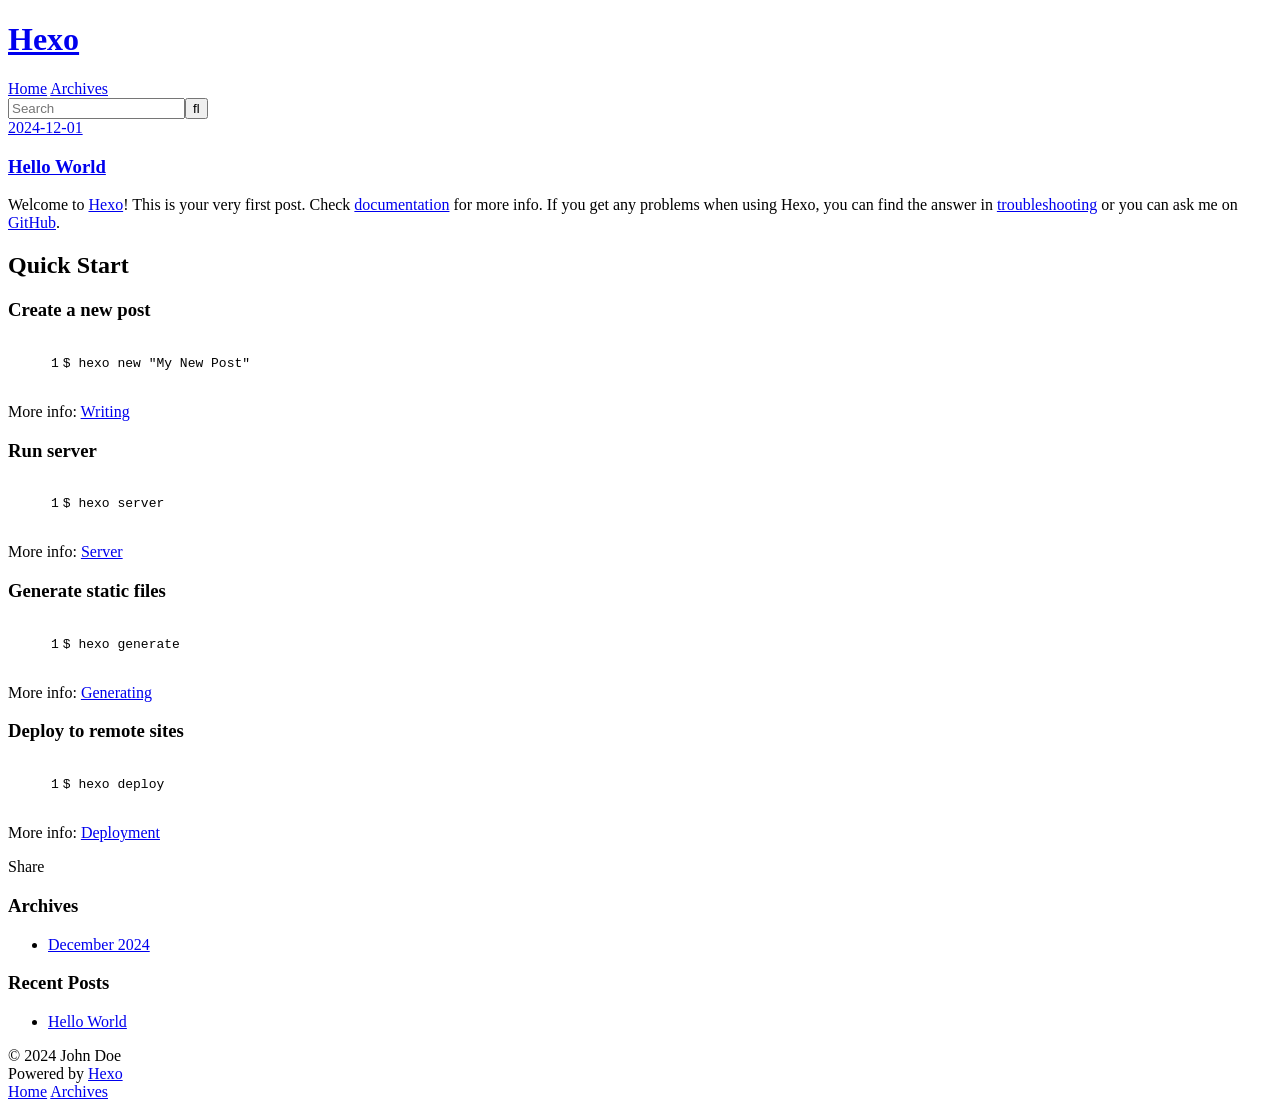
==== index.html @ 37601d4b "Site updated: 2024-12-01 13:32:03" ====
<!DOCTYPE html>
<html>
<head>
  <meta charset="utf-8">
  
  
  <title>Hexo</title>
  <meta name="viewport" content="width=device-width, initial-scale=1, shrink-to-fit=no">
  <meta property="og:type" content="website">
<meta property="og:title" content="Hexo">
<meta property="og:url" content="http://example.com/index.html">
<meta property="og:site_name" content="Hexo">
<meta property="og:locale" content="en_US">
<meta property="article:author" content="John Doe">
<meta name="twitter:card" content="summary">
  
    <link rel="alternate" href="/atom.xml" title="Hexo" type="application/atom+xml">
  
  
    <link rel="shortcut icon" href="/favicon.png">
  
  
  
<link rel="stylesheet" href="/css/style.css">

  
    
<link rel="stylesheet" href="/fancybox/jquery.fancybox.min.css">

  
  
<meta name="generator" content="Hexo 7.3.0"></head>

<body>
  <div id="container">
    <div id="wrap">
      <header id="header">
  <div id="banner"></div>
  <div id="header-outer" class="outer">
    <div id="header-title" class="inner">
      <h1 id="logo-wrap">
        <a href="/" id="logo">Hexo</a>
      </h1>
      
    </div>
    <div id="header-inner" class="inner">
      <nav id="main-nav">
        <a id="main-nav-toggle" class="nav-icon"><span class="fa fa-bars"></span></a>
        
          <a class="main-nav-link" href="/">Home</a>
        
          <a class="main-nav-link" href="/archives">Archives</a>
        
      </nav>
      <nav id="sub-nav">
        
        
          <a class="nav-icon" href="/atom.xml" title="RSS Feed"><span class="fa fa-rss"></span></a>
        
        <a class="nav-icon nav-search-btn" title="Search"><span class="fa fa-search"></span></a>
      </nav>
      <div id="search-form-wrap">
        <form action="//google.com/search" method="get" accept-charset="UTF-8" class="search-form"><input type="search" name="q" class="search-form-input" placeholder="Search"><button type="submit" class="search-form-submit">&#xF002;</button><input type="hidden" name="sitesearch" value="http://example.com"></form>
      </div>
    </div>
  </div>
</header>

      <div class="outer">
        <section id="main">
  
    <article id="post-hello-world" class="h-entry article article-type-post" itemprop="blogPost" itemscope itemtype="https://schema.org/BlogPosting">
  <div class="article-meta">
    <a href="/2024/12/01/hello-world/" class="article-date">
  <time class="dt-published" datetime="2024-12-01T04:51:22.801Z" itemprop="datePublished">2024-12-01</time>
</a>
    
  </div>
  <div class="article-inner">
    
    
      <header class="article-header">
        
  
    <h1 itemprop="name">
      <a class="p-name article-title" href="/2024/12/01/hello-world/">Hello World</a>
    </h1>
  

      </header>
    
    <div class="e-content article-entry" itemprop="articleBody">
      
        <p>Welcome to <a target="_blank" rel="noopener" href="https://hexo.io/">Hexo</a>! This is your very first post. Check <a target="_blank" rel="noopener" href="https://hexo.io/docs/">documentation</a> for more info. If you get any problems when using Hexo, you can find the answer in <a target="_blank" rel="noopener" href="https://hexo.io/docs/troubleshooting.html">troubleshooting</a> or you can ask me on <a target="_blank" rel="noopener" href="https://github.com/hexojs/hexo/issues">GitHub</a>.</p>
<h2 id="Quick-Start"><a href="#Quick-Start" class="headerlink" title="Quick Start"></a>Quick Start</h2><h3 id="Create-a-new-post"><a href="#Create-a-new-post" class="headerlink" title="Create a new post"></a>Create a new post</h3><figure class="highlight bash"><table><tr><td class="gutter"><pre><span class="line">1</span><br></pre></td><td class="code"><pre><span class="line">$ hexo new <span class="string">&quot;My New Post&quot;</span></span><br></pre></td></tr></table></figure>

<p>More info: <a target="_blank" rel="noopener" href="https://hexo.io/docs/writing.html">Writing</a></p>
<h3 id="Run-server"><a href="#Run-server" class="headerlink" title="Run server"></a>Run server</h3><figure class="highlight bash"><table><tr><td class="gutter"><pre><span class="line">1</span><br></pre></td><td class="code"><pre><span class="line">$ hexo server</span><br></pre></td></tr></table></figure>

<p>More info: <a target="_blank" rel="noopener" href="https://hexo.io/docs/server.html">Server</a></p>
<h3 id="Generate-static-files"><a href="#Generate-static-files" class="headerlink" title="Generate static files"></a>Generate static files</h3><figure class="highlight bash"><table><tr><td class="gutter"><pre><span class="line">1</span><br></pre></td><td class="code"><pre><span class="line">$ hexo generate</span><br></pre></td></tr></table></figure>

<p>More info: <a target="_blank" rel="noopener" href="https://hexo.io/docs/generating.html">Generating</a></p>
<h3 id="Deploy-to-remote-sites"><a href="#Deploy-to-remote-sites" class="headerlink" title="Deploy to remote sites"></a>Deploy to remote sites</h3><figure class="highlight bash"><table><tr><td class="gutter"><pre><span class="line">1</span><br></pre></td><td class="code"><pre><span class="line">$ hexo deploy</span><br></pre></td></tr></table></figure>

<p>More info: <a target="_blank" rel="noopener" href="https://hexo.io/docs/one-command-deployment.html">Deployment</a></p>

      
    </div>
    <footer class="article-footer">
      <a data-url="http://example.com/2024/12/01/hello-world/" data-id="cm455zcl60000doxzge6fbwdh" data-title="Hello World" class="article-share-link"><span class="fa fa-share">Share</span></a>
      
      
      
    </footer>
  </div>
  
</article>



  


</section>
        
          <aside id="sidebar">
  
    

  
    

  
    
  
    
  <div class="widget-wrap">
    <h3 class="widget-title">Archives</h3>
    <div class="widget">
      <ul class="archive-list"><li class="archive-list-item"><a class="archive-list-link" href="/archives/2024/12/">December 2024</a></li></ul>
    </div>
  </div>


  
    
  <div class="widget-wrap">
    <h3 class="widget-title">Recent Posts</h3>
    <div class="widget">
      <ul>
        
          <li>
            <a href="/2024/12/01/hello-world/">Hello World</a>
          </li>
        
      </ul>
    </div>
  </div>

  
</aside>
        
      </div>
      <footer id="footer">
  
  <div class="outer">
    <div id="footer-info" class="inner">
      
      &copy; 2024 John Doe<br>
      Powered by <a href="https://hexo.io/" target="_blank">Hexo</a>
    </div>
  </div>
</footer>

    </div>
    <nav id="mobile-nav">
  
    <a href="/" class="mobile-nav-link">Home</a>
  
    <a href="/archives" class="mobile-nav-link">Archives</a>
  
</nav>
    


<script src="/js/jquery-3.6.4.min.js"></script>



  
<script src="/fancybox/jquery.fancybox.min.js"></script>




<script src="/js/script.js"></script>





  </div>
</body>
</html>
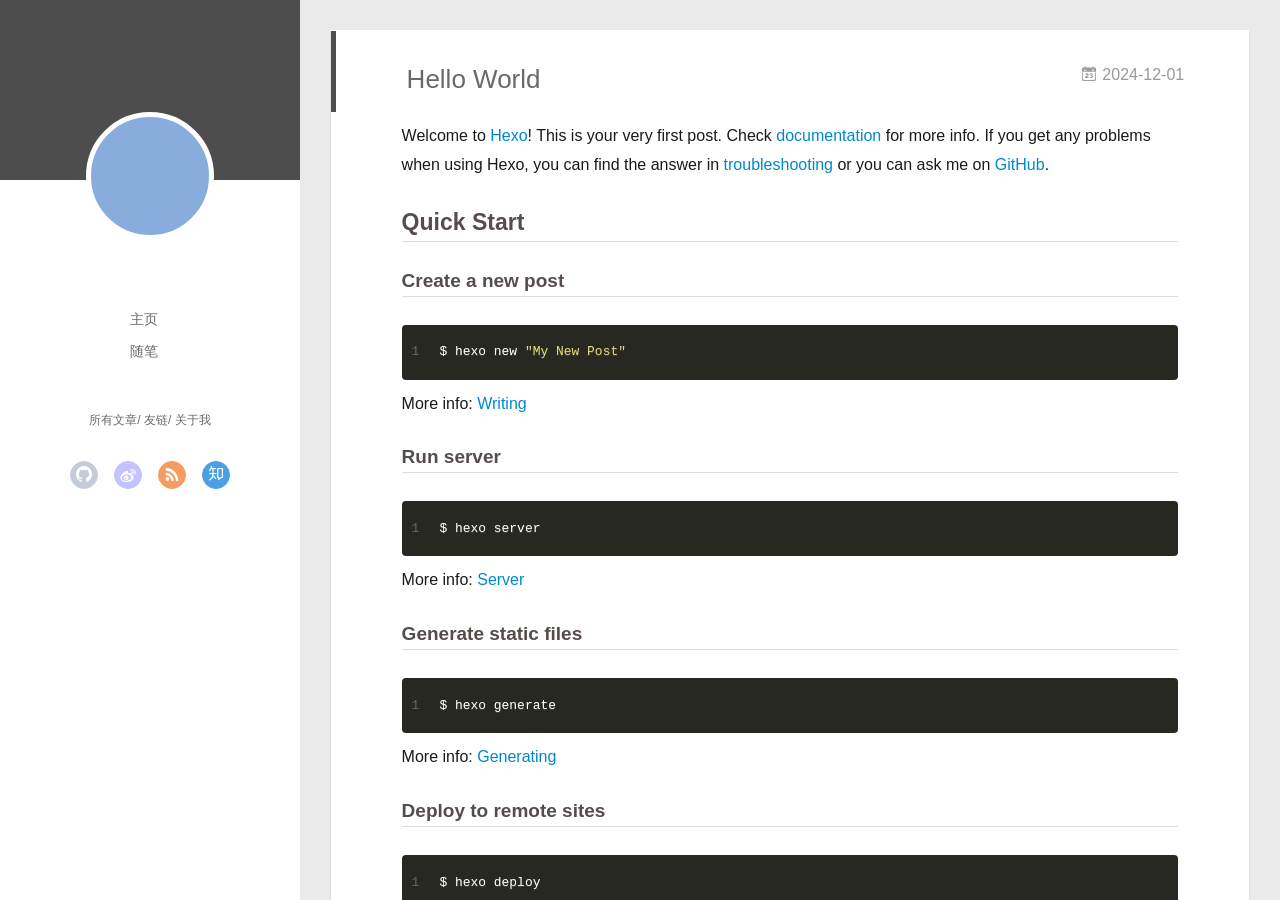
==== commit e86c64dc: "Site updated: 2024-12-01 21:35:00" ====
--- a/index.html
+++ b/index.html
@@ -3,9 +3,11 @@
 <head>
   <meta charset="utf-8">
   
-  
+  <meta name="renderer" content="webkit">
+  <meta http-equiv="X-UA-Compatible" content="IE=edge" >
+  <link rel="dns-prefetch" href="http://example.com">
   <title>Hexo</title>
-  <meta name="viewport" content="width=device-width, initial-scale=1, shrink-to-fit=no">
+  <meta name="viewport" content="width=device-width, initial-scale=1, maximum-scale=1">
   <meta property="og:type" content="website">
 <meta property="og:title" content="Hexo">
 <meta property="og:url" content="http://example.com/index.html">
@@ -14,82 +16,161 @@
 <meta property="article:author" content="John Doe">
 <meta name="twitter:card" content="summary">
   
-    <link rel="alternate" href="/atom.xml" title="Hexo" type="application/atom+xml">
-  
-  
-    <link rel="shortcut icon" href="/favicon.png">
-  
-  
-  
-<link rel="stylesheet" href="/css/style.css">
-
-  
-    
-<link rel="stylesheet" href="/fancybox/jquery.fancybox.min.css">
-
-  
-  
+    <link rel="alternative" href="/atom.xml" title="Hexo" type="application/atom+xml">
+  
+  
+    <link rel="icon" href="/favicon.png">
+  
+  <link rel="stylesheet" type="text/css" href="/./main.0cf68a.css">
+  <style type="text/css">
+  
+    #container.show {
+      background: linear-gradient(200deg,#a0cfe4,#e8c37e);
+    }
+  </style>
+  
+
+  
+
 <meta name="generator" content="Hexo 7.3.0"></head>
 
 <body>
-  <div id="container">
-    <div id="wrap">
-      <header id="header">
-  <div id="banner"></div>
-  <div id="header-outer" class="outer">
-    <div id="header-title" class="inner">
-      <h1 id="logo-wrap">
-        <a href="/" id="logo">Hexo</a>
-      </h1>
-      
-    </div>
-    <div id="header-inner" class="inner">
-      <nav id="main-nav">
-        <a id="main-nav-toggle" class="nav-icon"><span class="fa fa-bars"></span></a>
-        
-          <a class="main-nav-link" href="/">Home</a>
-        
-          <a class="main-nav-link" href="/archives">Archives</a>
-        
-      </nav>
-      <nav id="sub-nav">
-        
-        
-          <a class="nav-icon" href="/atom.xml" title="RSS Feed"><span class="fa fa-rss"></span></a>
-        
-        <a class="nav-icon nav-search-btn" title="Search"><span class="fa fa-search"></span></a>
-      </nav>
-      <div id="search-form-wrap">
-        <form action="//google.com/search" method="get" accept-charset="UTF-8" class="search-form"><input type="search" name="q" class="search-form-input" placeholder="Search"><button type="submit" class="search-form-submit">&#xF002;</button><input type="hidden" name="sitesearch" value="http://example.com"></form>
-      </div>
-    </div>
-  </div>
-</header>
-
-      <div class="outer">
-        <section id="main">
-  
-    <article id="post-hello-world" class="h-entry article article-type-post" itemprop="blogPost" itemscope itemtype="https://schema.org/BlogPosting">
-  <div class="article-meta">
-    <a href="/2024/12/01/hello-world/" class="article-date">
-  <time class="dt-published" datetime="2024-12-01T04:51:22.801Z" itemprop="datePublished">2024-12-01</time>
+  <div id="container" q-class="show:isCtnShow">
+    <canvas id="anm-canvas" class="anm-canvas"></canvas>
+    <div class="left-col" q-class="show:isShow">
+      
+<div class="overlay" style="background: #4d4d4d"></div>
+<div class="intrude-less">
+	<header id="header" class="inner">
+		<a href="/" class="profilepic">
+			<img src="" class="js-avatar">
+		</a>
+		<hgroup>
+		  <h1 class="header-author"><a href="/"></a></h1>
+		</hgroup>
+		
+
+		<nav class="header-menu">
+			<ul>
+			
+				<li><a href="/">主页</a></li>
+	        
+				<li><a href="/tags/%E9%9A%8F%E7%AC%94/">随笔</a></li>
+	        
+			</ul>
+		</nav>
+		<nav class="header-smart-menu">
+    		
+    			
+    			<a q-on="click: openSlider(e, 'innerArchive')" href="javascript:void(0)">所有文章</a>
+    			
+            
+    			
+    			<a q-on="click: openSlider(e, 'friends')" href="javascript:void(0)">友链</a>
+    			
+            
+    			
+    			<a q-on="click: openSlider(e, 'aboutme')" href="javascript:void(0)">关于我</a>
+    			
+            
+		</nav>
+		<nav class="header-nav">
+			<div class="social">
+				
+					<a class="github" target="_blank" href="#" title="github"><i class="icon-github"></i></a>
+		        
+					<a class="weibo" target="_blank" href="#" title="weibo"><i class="icon-weibo"></i></a>
+		        
+					<a class="rss" target="_blank" href="#" title="rss"><i class="icon-rss"></i></a>
+		        
+					<a class="zhihu" target="_blank" href="#" title="zhihu"><i class="icon-zhihu"></i></a>
+		        
+			</div>
+		</nav>
+	</header>		
+</div>
+
+    </div>
+    <div class="mid-col" q-class="show:isShow,hide:isShow|isFalse">
+      
+<nav id="mobile-nav">
+  	<div class="overlay js-overlay" style="background: #4d4d4d"></div>
+	<div class="btnctn js-mobile-btnctn">
+  		<div class="slider-trigger list" q-on="click: openSlider(e)"><i class="icon icon-sort"></i></div>
+	</div>
+	<div class="intrude-less">
+		<header id="header" class="inner">
+			<div class="profilepic">
+				<img src="" class="js-avatar">
+			</div>
+			<hgroup>
+			  <h1 class="header-author js-header-author"></h1>
+			</hgroup>
+			
+			
+			
+				
+			
+				
+			
+			
+			
+			<nav class="header-nav">
+				<div class="social">
+					
+						<a class="github" target="_blank" href="#" title="github"><i class="icon-github"></i></a>
+			        
+						<a class="weibo" target="_blank" href="#" title="weibo"><i class="icon-weibo"></i></a>
+			        
+						<a class="rss" target="_blank" href="#" title="rss"><i class="icon-rss"></i></a>
+			        
+						<a class="zhihu" target="_blank" href="#" title="zhihu"><i class="icon-zhihu"></i></a>
+			        
+				</div>
+			</nav>
+
+			<nav class="header-menu js-header-menu">
+				<ul style="width: 50%">
+				
+				
+					<li style="width: 50%"><a href="/">主页</a></li>
+		        
+					<li style="width: 50%"><a href="/tags/%E9%9A%8F%E7%AC%94/">随笔</a></li>
+		        
+				</ul>
+			</nav>
+		</header>				
+	</div>
+	<div class="mobile-mask" style="display:none" q-show="isShow"></div>
+</nav>
+
+      <div id="wrapper" class="body-wrap">
+        <div class="menu-l">
+          <div class="canvas-wrap">
+            <canvas data-colors="#eaeaea" data-sectionHeight="100" data-contentId="js-content" id="myCanvas1" class="anm-canvas"></canvas>
+          </div>
+          <div id="js-content" class="content-ll">
+            
+  
+    <article id="post-hello-world" class="article article-type-post  article-index" itemscope itemprop="blogPost">
+  <div class="article-inner">
+    
+      <header class="article-header">
+        
+  
+    <h1 itemprop="name">
+      <a class="article-title" href="/2024/12/01/hello-world/">Hello World</a>
+    </h1>
+  
+
+        
+        <a href="/2024/12/01/hello-world/" class="archive-article-date">
+  	<time datetime="2024-12-01T04:51:22.801Z" itemprop="datePublished"><i class="icon-calendar icon"></i>2024-12-01</time>
 </a>
-    
-  </div>
-  <div class="article-inner">
-    
-    
-      <header class="article-header">
-        
-  
-    <h1 itemprop="name">
-      <a class="p-name article-title" href="/2024/12/01/hello-world/">Hello World</a>
-    </h1>
-  
-
+        
       </header>
     
-    <div class="e-content article-entry" itemprop="articleBody">
+    <div class="article-entry" itemprop="articleBody">
       
         <p>Welcome to <a target="_blank" rel="noopener" href="https://hexo.io/">Hexo</a>! This is your very first post. Check <a target="_blank" rel="noopener" href="https://hexo.io/docs/">documentation</a> for more info. If you get any problems when using Hexo, you can find the answer in <a target="_blank" rel="noopener" href="https://hexo.io/docs/troubleshooting.html">troubleshooting</a> or you can ask me on <a target="_blank" rel="noopener" href="https://github.com/hexojs/hexo/issues">GitHub</a>.</p>
 <h2 id="Quick-Start"><a href="#Quick-Start" class="headerlink" title="Quick Start"></a>Quick Start</h2><h3 id="Create-a-new-post"><a href="#Create-a-new-post" class="headerlink" title="Create a new post"></a>Create a new post</h3><figure class="highlight bash"><table><tr><td class="gutter"><pre><span class="line">1</span><br></pre></td><td class="code"><pre><span class="line">$ hexo new <span class="string">&quot;My New Post&quot;</span></span><br></pre></td></tr></table></figure>
@@ -106,100 +187,292 @@
 <p>More info: <a target="_blank" rel="noopener" href="https://hexo.io/docs/one-command-deployment.html">Deployment</a></p>
 
       
-    </div>
-    <footer class="article-footer">
-      <a data-url="http://example.com/2024/12/01/hello-world/" data-id="cm455zcl60000doxzge6fbwdh" data-title="Hello World" class="article-share-link"><span class="fa fa-share">Share</span></a>
-      
-      
-      
-    </footer>
+
+      
+    </div>
+    <div class="article-info article-info-index">
+      
+      
+      
+
+      
+        <p class="article-more-link">
+          <a class="article-more-a" href="/2024/12/01/hello-world/">展开全文 >></a>
+        </p>
+      
+
+      
+      <div class="clearfix"></div>
+    </div>
   </div>
-  
 </article>
 
-
-
-  
-
-
-</section>
-        
-          <aside id="sidebar">
-  
-    
-
-  
-    
-
-  
-    
-  
-    
-  <div class="widget-wrap">
-    <h3 class="widget-title">Archives</h3>
-    <div class="widget">
-      <ul class="archive-list"><li class="archive-list-item"><a class="archive-list-link" href="/archives/2024/12/">December 2024</a></li></ul>
-    </div>
-  </div>
-
-
-  
-    
-  <div class="widget-wrap">
-    <h3 class="widget-title">Recent Posts</h3>
-    <div class="widget">
-      <ul>
-        
-          <li>
-            <a href="/2024/12/01/hello-world/">Hello World</a>
-          </li>
-        
-      </ul>
-    </div>
-  </div>
-
-  
+<aside class="wrap-side-operation">
+    <div class="mod-side-operation">
+        
+        <div class="jump-container" id="js-jump-container" style="display:none;">
+            <a href="javascript:void(0)" class="mod-side-operation__jump-to-top">
+                <i class="icon-font icon-back"></i>
+            </a>
+            <div id="js-jump-plan-container" class="jump-plan-container" style="top: -11px;">
+                <i class="icon-font icon-plane jump-plane"></i>
+            </div>
+        </div>
+        
+        
+    </div>
 </aside>
-        
+
+
+
+
+  
+  
+
+
+          </div>
+        </div>
       </div>
       <footer id="footer">
-  
   <div class="outer">
-    <div id="footer-info" class="inner">
-      
-      &copy; 2024 John Doe<br>
-      Powered by <a href="https://hexo.io/" target="_blank">Hexo</a>
+    <div id="footer-info">
+    	<div class="footer-left">
+    		&copy; 2024 John Doe
+    	</div>
+      	<div class="footer-right">
+      		<a href="http://hexo.io/" target="_blank">Hexo</a>  Theme <a href="https://github.com/litten/hexo-theme-yilia" target="_blank">Yilia</a> by Litten
+      	</div>
     </div>
   </div>
 </footer>
-
-    </div>
-    <nav id="mobile-nav">
-  
-    <a href="/" class="mobile-nav-link">Home</a>
-  
-    <a href="/archives" class="mobile-nav-link">Archives</a>
-  
-</nav>
-    
-
-
-<script src="/js/jquery-3.6.4.min.js"></script>
-
-
-
-  
-<script src="/fancybox/jquery.fancybox.min.js"></script>
-
-
-
-
-<script src="/js/script.js"></script>
-
-
-
-
-
+    </div>
+    <script>
+	var yiliaConfig = {
+		mathjax: false,
+		isHome: true,
+		isPost: false,
+		isArchive: false,
+		isTag: false,
+		isCategory: false,
+		open_in_new: false,
+		toc_hide_index: true,
+		root: "/",
+		innerArchive: true,
+		showTags: false
+	}
+</script>
+
+<script>!function(t){function n(e){if(r[e])return r[e].exports;var i=r[e]={exports:{},id:e,loaded:!1};return t[e].call(i.exports,i,i.exports,n),i.loaded=!0,i.exports}var r={};n.m=t,n.c=r,n.p="./",n(0)}([function(t,n,r){r(195),t.exports=r(191)},function(t,n,r){var e=r(3),i=r(52),o=r(27),u=r(28),c=r(53),f="prototype",a=function(t,n,r){var s,l,h,v,p=t&a.F,d=t&a.G,y=t&a.S,g=t&a.P,b=t&a.B,m=d?e:y?e[n]||(e[n]={}):(e[n]||{})[f],x=d?i:i[n]||(i[n]={}),w=x[f]||(x[f]={});d&&(r=n);for(s in r)l=!p&&m&&void 0!==m[s],h=(l?m:r)[s],v=b&&l?c(h,e):g&&"function"==typeof h?c(Function.call,h):h,m&&u(m,s,h,t&a.U),x[s]!=h&&o(x,s,v),g&&w[s]!=h&&(w[s]=h)};e.core=i,a.F=1,a.G=2,a.S=4,a.P=8,a.B=16,a.W=32,a.U=64,a.R=128,t.exports=a},function(t,n,r){var e=r(6);t.exports=function(t){if(!e(t))throw TypeError(t+" is not an object!");return t}},function(t,n){var r=t.exports="undefined"!=typeof window&&window.Math==Math?window:"undefined"!=typeof self&&self.Math==Math?self:Function("return this")();"number"==typeof __g&&(__g=r)},function(t,n){t.exports=function(t){try{return!!t()}catch(t){return!0}}},function(t,n){var r=t.exports="undefined"!=typeof window&&window.Math==Math?window:"undefined"!=typeof self&&self.Math==Math?self:Function("return this")();"number"==typeof __g&&(__g=r)},function(t,n){t.exports=function(t){return"object"==typeof t?null!==t:"function"==typeof t}},function(t,n,r){var e=r(126)("wks"),i=r(76),o=r(3).Symbol,u="function"==typeof o;(t.exports=function(t){return e[t]||(e[t]=u&&o[t]||(u?o:i)("Symbol."+t))}).store=e},function(t,n){var r={}.hasOwnProperty;t.exports=function(t,n){return r.call(t,n)}},function(t,n,r){var e=r(94),i=r(33);t.exports=function(t){return e(i(t))}},function(t,n,r){t.exports=!r(4)(function(){return 7!=Object.defineProperty({},"a",{get:function(){return 7}}).a})},function(t,n,r){var e=r(2),i=r(167),o=r(50),u=Object.defineProperty;n.f=r(10)?Object.defineProperty:function(t,n,r){if(e(t),n=o(n,!0),e(r),i)try{return u(t,n,r)}catch(t){}if("get"in r||"set"in r)throw TypeError("Accessors not supported!");return"value"in r&&(t[n]=r.value),t}},function(t,n,r){t.exports=!r(18)(function(){return 7!=Object.defineProperty({},"a",{get:function(){return 7}}).a})},function(t,n,r){var e=r(14),i=r(22);t.exports=r(12)?function(t,n,r){return e.f(t,n,i(1,r))}:function(t,n,r){return t[n]=r,t}},function(t,n,r){var e=r(20),i=r(58),o=r(42),u=Object.defineProperty;n.f=r(12)?Object.defineProperty:function(t,n,r){if(e(t),n=o(n,!0),e(r),i)try{return u(t,n,r)}catch(t){}if("get"in r||"set"in r)throw TypeError("Accessors not supported!");return"value"in r&&(t[n]=r.value),t}},function(t,n,r){var e=r(40)("wks"),i=r(23),o=r(5).Symbol,u="function"==typeof o;(t.exports=function(t){return e[t]||(e[t]=u&&o[t]||(u?o:i)("Symbol."+t))}).store=e},function(t,n,r){var e=r(67),i=Math.min;t.exports=function(t){return t>0?i(e(t),9007199254740991):0}},function(t,n,r){var e=r(46);t.exports=function(t){return Object(e(t))}},function(t,n){t.exports=function(t){try{return!!t()}catch(t){return!0}}},function(t,n,r){var e=r(63),i=r(34);t.exports=Object.keys||function(t){return e(t,i)}},function(t,n,r){var e=r(21);t.exports=function(t){if(!e(t))throw TypeError(t+" is not an object!");return t}},function(t,n){t.exports=function(t){return"object"==typeof t?null!==t:"function"==typeof t}},function(t,n){t.exports=function(t,n){return{enumerable:!(1&t),configurable:!(2&t),writable:!(4&t),value:n}}},function(t,n){var r=0,e=Math.random();t.exports=function(t){return"Symbol(".concat(void 0===t?"":t,")_",(++r+e).toString(36))}},function(t,n){var r={}.hasOwnProperty;t.exports=function(t,n){return r.call(t,n)}},function(t,n){var r=t.exports={version:"2.4.0"};"number"==typeof __e&&(__e=r)},function(t,n){t.exports=function(t){if("function"!=typeof t)throw TypeError(t+" is not a function!");return t}},function(t,n,r){var e=r(11),i=r(66);t.exports=r(10)?function(t,n,r){return e.f(t,n,i(1,r))}:function(t,n,r){return t[n]=r,t}},function(t,n,r){var e=r(3),i=r(27),o=r(24),u=r(76)("src"),c="toString",f=Function[c],a=(""+f).split(c);r(52).inspectSource=function(t){return f.call(t)},(t.exports=function(t,n,r,c){var f="function"==typeof r;f&&(o(r,"name")||i(r,"name",n)),t[n]!==r&&(f&&(o(r,u)||i(r,u,t[n]?""+t[n]:a.join(String(n)))),t===e?t[n]=r:c?t[n]?t[n]=r:i(t,n,r):(delete t[n],i(t,n,r)))})(Function.prototype,c,function(){return"function"==typeof this&&this[u]||f.call(this)})},function(t,n,r){var e=r(1),i=r(4),o=r(46),u=function(t,n,r,e){var i=String(o(t)),u="<"+n;return""!==r&&(u+=" "+r+'="'+String(e).replace(/"/g,"&quot;")+'"'),u+">"+i+"</"+n+">"};t.exports=function(t,n){var r={};r[t]=n(u),e(e.P+e.F*i(function(){var n=""[t]('"');return n!==n.toLowerCase()||n.split('"').length>3}),"String",r)}},function(t,n,r){var e=r(115),i=r(46);t.exports=function(t){return e(i(t))}},function(t,n,r){var e=r(116),i=r(66),o=r(30),u=r(50),c=r(24),f=r(167),a=Object.getOwnPropertyDescriptor;n.f=r(10)?a:function(t,n){if(t=o(t),n=u(n,!0),f)try{return a(t,n)}catch(t){}if(c(t,n))return i(!e.f.call(t,n),t[n])}},function(t,n,r){var e=r(24),i=r(17),o=r(145)("IE_PROTO"),u=Object.prototype;t.exports=Object.getPrototypeOf||function(t){return t=i(t),e(t,o)?t[o]:"function"==typeof t.constructor&&t instanceof t.constructor?t.constructor.prototype:t instanceof Object?u:null}},function(t,n){t.exports=function(t){if(void 0==t)throw TypeError("Can't call method on  "+t);return t}},function(t,n){t.exports="constructor,hasOwnProperty,isPrototypeOf,propertyIsEnumerable,toLocaleString,toString,valueOf".split(",")},function(t,n){t.exports={}},function(t,n){t.exports=!0},function(t,n){n.f={}.propertyIsEnumerable},function(t,n,r){var e=r(14).f,i=r(8),o=r(15)("toStringTag");t.exports=function(t,n,r){t&&!i(t=r?t:t.prototype,o)&&e(t,o,{configurable:!0,value:n})}},function(t,n,r){var e=r(40)("keys"),i=r(23);t.exports=function(t){return e[t]||(e[t]=i(t))}},function(t,n,r){var e=r(5),i="__core-js_shared__",o=e[i]||(e[i]={});t.exports=function(t){return o[t]||(o[t]={})}},function(t,n){var r=Math.ceil,e=Math.floor;t.exports=function(t){return isNaN(t=+t)?0:(t>0?e:r)(t)}},function(t,n,r){var e=r(21);t.exports=function(t,n){if(!e(t))return t;var r,i;if(n&&"function"==typeof(r=t.toString)&&!e(i=r.call(t)))return i;if("function"==typeof(r=t.valueOf)&&!e(i=r.call(t)))return i;if(!n&&"function"==typeof(r=t.toString)&&!e(i=r.call(t)))return i;throw TypeError("Can't convert object to primitive value")}},function(t,n,r){var e=r(5),i=r(25),o=r(36),u=r(44),c=r(14).f;t.exports=function(t){var n=i.Symbol||(i.Symbol=o?{}:e.Symbol||{});"_"==t.charAt(0)||t in n||c(n,t,{value:u.f(t)})}},function(t,n,r){n.f=r(15)},function(t,n){var r={}.toString;t.exports=function(t){return r.call(t).slice(8,-1)}},function(t,n){t.exports=function(t){if(void 0==t)throw TypeError("Can't call method on  "+t);return t}},function(t,n,r){var e=r(4);t.exports=function(t,n){return!!t&&e(function(){n?t.call(null,function(){},1):t.call(null)})}},function(t,n,r){var e=r(53),i=r(115),o=r(17),u=r(16),c=r(203);t.exports=function(t,n){var r=1==t,f=2==t,a=3==t,s=4==t,l=6==t,h=5==t||l,v=n||c;return function(n,c,p){for(var d,y,g=o(n),b=i(g),m=e(c,p,3),x=u(b.length),w=0,S=r?v(n,x):f?v(n,0):void 0;x>w;w++)if((h||w in b)&&(d=b[w],y=m(d,w,g),t))if(r)S[w]=y;else if(y)switch(t){case 3:return!0;case 5:return d;case 6:return w;case 2:S.push(d)}else if(s)return!1;return l?-1:a||s?s:S}}},function(t,n,r){var e=r(1),i=r(52),o=r(4);t.exports=function(t,n){var r=(i.Object||{})[t]||Object[t],u={};u[t]=n(r),e(e.S+e.F*o(function(){r(1)}),"Object",u)}},function(t,n,r){var e=r(6);t.exports=function(t,n){if(!e(t))return t;var r,i;if(n&&"function"==typeof(r=t.toString)&&!e(i=r.call(t)))return i;if("function"==typeof(r=t.valueOf)&&!e(i=r.call(t)))return i;if(!n&&"function"==typeof(r=t.toString)&&!e(i=r.call(t)))return i;throw TypeError("Can't convert object to primitive value")}},function(t,n,r){var e=r(5),i=r(25),o=r(91),u=r(13),c="prototype",f=function(t,n,r){var a,s,l,h=t&f.F,v=t&f.G,p=t&f.S,d=t&f.P,y=t&f.B,g=t&f.W,b=v?i:i[n]||(i[n]={}),m=b[c],x=v?e:p?e[n]:(e[n]||{})[c];v&&(r=n);for(a in r)(s=!h&&x&&void 0!==x[a])&&a in b||(l=s?x[a]:r[a],b[a]=v&&"function"!=typeof x[a]?r[a]:y&&s?o(l,e):g&&x[a]==l?function(t){var n=function(n,r,e){if(this instanceof t){switch(arguments.length){case 0:return new t;case 1:return new t(n);case 2:return new t(n,r)}return new t(n,r,e)}return t.apply(this,arguments)};return n[c]=t[c],n}(l):d&&"function"==typeof l?o(Function.call,l):l,d&&((b.virtual||(b.virtual={}))[a]=l,t&f.R&&m&&!m[a]&&u(m,a,l)))};f.F=1,f.G=2,f.S=4,f.P=8,f.B=16,f.W=32,f.U=64,f.R=128,t.exports=f},function(t,n){var r=t.exports={version:"2.4.0"};"number"==typeof __e&&(__e=r)},function(t,n,r){var e=r(26);t.exports=function(t,n,r){if(e(t),void 0===n)return t;switch(r){case 1:return function(r){return t.call(n,r)};case 2:return function(r,e){return t.call(n,r,e)};case 3:return function(r,e,i){return t.call(n,r,e,i)}}return function(){return t.apply(n,arguments)}}},function(t,n,r){var e=r(183),i=r(1),o=r(126)("metadata"),u=o.store||(o.store=new(r(186))),c=function(t,n,r){var i=u.get(t);if(!i){if(!r)return;u.set(t,i=new e)}var o=i.get(n);if(!o){if(!r)return;i.set(n,o=new e)}return o},f=function(t,n,r){var e=c(n,r,!1);return void 0!==e&&e.has(t)},a=function(t,n,r){var e=c(n,r,!1);return void 0===e?void 0:e.get(t)},s=function(t,n,r,e){c(r,e,!0).set(t,n)},l=function(t,n){var r=c(t,n,!1),e=[];return r&&r.forEach(function(t,n){e.push(n)}),e},h=function(t){return void 0===t||"symbol"==typeof t?t:String(t)},v=function(t){i(i.S,"Reflect",t)};t.exports={store:u,map:c,has:f,get:a,set:s,keys:l,key:h,exp:v}},function(t,n,r){"use strict";if(r(10)){var e=r(69),i=r(3),o=r(4),u=r(1),c=r(127),f=r(152),a=r(53),s=r(68),l=r(66),h=r(27),v=r(73),p=r(67),d=r(16),y=r(75),g=r(50),b=r(24),m=r(180),x=r(114),w=r(6),S=r(17),_=r(137),O=r(70),E=r(32),P=r(71).f,j=r(154),F=r(76),M=r(7),A=r(48),N=r(117),T=r(146),I=r(155),k=r(80),L=r(123),R=r(74),C=r(130),D=r(160),U=r(11),W=r(31),G=U.f,B=W.f,V=i.RangeError,z=i.TypeError,q=i.Uint8Array,K="ArrayBuffer",J="Shared"+K,Y="BYTES_PER_ELEMENT",H="prototype",$=Array[H],X=f.ArrayBuffer,Q=f.DataView,Z=A(0),tt=A(2),nt=A(3),rt=A(4),et=A(5),it=A(6),ot=N(!0),ut=N(!1),ct=I.values,ft=I.keys,at=I.entries,st=$.lastIndexOf,lt=$.reduce,ht=$.reduceRight,vt=$.join,pt=$.sort,dt=$.slice,yt=$.toString,gt=$.toLocaleString,bt=M("iterator"),mt=M("toStringTag"),xt=F("typed_constructor"),wt=F("def_constructor"),St=c.CONSTR,_t=c.TYPED,Ot=c.VIEW,Et="Wrong length!",Pt=A(1,function(t,n){return Tt(T(t,t[wt]),n)}),jt=o(function(){return 1===new q(new Uint16Array([1]).buffer)[0]}),Ft=!!q&&!!q[H].set&&o(function(){new q(1).set({})}),Mt=function(t,n){if(void 0===t)throw z(Et);var r=+t,e=d(t);if(n&&!m(r,e))throw V(Et);return e},At=function(t,n){var r=p(t);if(r<0||r%n)throw V("Wrong offset!");return r},Nt=function(t){if(w(t)&&_t in t)return t;throw z(t+" is not a typed array!")},Tt=function(t,n){if(!(w(t)&&xt in t))throw z("It is not a typed array constructor!");return new t(n)},It=function(t,n){return kt(T(t,t[wt]),n)},kt=function(t,n){for(var r=0,e=n.length,i=Tt(t,e);e>r;)i[r]=n[r++];return i},Lt=function(t,n,r){G(t,n,{get:function(){return this._d[r]}})},Rt=function(t){var n,r,e,i,o,u,c=S(t),f=arguments.length,s=f>1?arguments[1]:void 0,l=void 0!==s,h=j(c);if(void 0!=h&&!_(h)){for(u=h.call(c),e=[],n=0;!(o=u.next()).done;n++)e.push(o.value);c=e}for(l&&f>2&&(s=a(s,arguments[2],2)),n=0,r=d(c.length),i=Tt(this,r);r>n;n++)i[n]=l?s(c[n],n):c[n];return i},Ct=function(){for(var t=0,n=arguments.length,r=Tt(this,n);n>t;)r[t]=arguments[t++];return r},Dt=!!q&&o(function(){gt.call(new q(1))}),Ut=function(){return gt.apply(Dt?dt.call(Nt(this)):Nt(this),arguments)},Wt={copyWithin:function(t,n){return D.call(Nt(this),t,n,arguments.length>2?arguments[2]:void 0)},every:function(t){return rt(Nt(this),t,arguments.length>1?arguments[1]:void 0)},fill:function(t){return C.apply(Nt(this),arguments)},filter:function(t){return It(this,tt(Nt(this),t,arguments.length>1?arguments[1]:void 0))},find:function(t){return et(Nt(this),t,arguments.length>1?arguments[1]:void 0)},findIndex:function(t){return it(Nt(this),t,arguments.length>1?arguments[1]:void 0)},forEach:function(t){Z(Nt(this),t,arguments.length>1?arguments[1]:void 0)},indexOf:function(t){return ut(Nt(this),t,arguments.length>1?arguments[1]:void 0)},includes:function(t){return ot(Nt(this),t,arguments.length>1?arguments[1]:void 0)},join:function(t){return vt.apply(Nt(this),arguments)},lastIndexOf:function(t){return st.apply(Nt(this),arguments)},map:function(t){return Pt(Nt(this),t,arguments.length>1?arguments[1]:void 0)},reduce:function(t){return lt.apply(Nt(this),arguments)},reduceRight:function(t){return ht.apply(Nt(this),arguments)},reverse:function(){for(var t,n=this,r=Nt(n).length,e=Math.floor(r/2),i=0;i<e;)t=n[i],n[i++]=n[--r],n[r]=t;return n},some:function(t){return nt(Nt(this),t,arguments.length>1?arguments[1]:void 0)},sort:function(t){return pt.call(Nt(this),t)},subarray:function(t,n){var r=Nt(this),e=r.length,i=y(t,e);return new(T(r,r[wt]))(r.buffer,r.byteOffset+i*r.BYTES_PER_ELEMENT,d((void 0===n?e:y(n,e))-i))}},Gt=function(t,n){return It(this,dt.call(Nt(this),t,n))},Bt=function(t){Nt(this);var n=At(arguments[1],1),r=this.length,e=S(t),i=d(e.length),o=0;if(i+n>r)throw V(Et);for(;o<i;)this[n+o]=e[o++]},Vt={entries:function(){return at.call(Nt(this))},keys:function(){return ft.call(Nt(this))},values:function(){return ct.call(Nt(this))}},zt=function(t,n){return w(t)&&t[_t]&&"symbol"!=typeof n&&n in t&&String(+n)==String(n)},qt=function(t,n){return zt(t,n=g(n,!0))?l(2,t[n]):B(t,n)},Kt=function(t,n,r){return!(zt(t,n=g(n,!0))&&w(r)&&b(r,"value"))||b(r,"get")||b(r,"set")||r.configurable||b(r,"writable")&&!r.writable||b(r,"enumerable")&&!r.enumerable?G(t,n,r):(t[n]=r.value,t)};St||(W.f=qt,U.f=Kt),u(u.S+u.F*!St,"Object",{getOwnPropertyDescriptor:qt,defineProperty:Kt}),o(function(){yt.call({})})&&(yt=gt=function(){return vt.call(this)});var Jt=v({},Wt);v(Jt,Vt),h(Jt,bt,Vt.values),v(Jt,{slice:Gt,set:Bt,constructor:function(){},toString:yt,toLocaleString:Ut}),Lt(Jt,"buffer","b"),Lt(Jt,"byteOffset","o"),Lt(Jt,"byteLength","l"),Lt(Jt,"length","e"),G(Jt,mt,{get:function(){return this[_t]}}),t.exports=function(t,n,r,f){f=!!f;var a=t+(f?"Clamped":"")+"Array",l="Uint8Array"!=a,v="get"+t,p="set"+t,y=i[a],g=y||{},b=y&&E(y),m=!y||!c.ABV,S={},_=y&&y[H],j=function(t,r){var e=t._d;return e.v[v](r*n+e.o,jt)},F=function(t,r,e){var i=t._d;f&&(e=(e=Math.round(e))<0?0:e>255?255:255&e),i.v[p](r*n+i.o,e,jt)},M=function(t,n){G(t,n,{get:function(){return j(this,n)},set:function(t){return F(this,n,t)},enumerable:!0})};m?(y=r(function(t,r,e,i){s(t,y,a,"_d");var o,u,c,f,l=0,v=0;if(w(r)){if(!(r instanceof X||(f=x(r))==K||f==J))return _t in r?kt(y,r):Rt.call(y,r);o=r,v=At(e,n);var p=r.byteLength;if(void 0===i){if(p%n)throw V(Et);if((u=p-v)<0)throw V(Et)}else if((u=d(i)*n)+v>p)throw V(Et);c=u/n}else c=Mt(r,!0),u=c*n,o=new X(u);for(h(t,"_d",{b:o,o:v,l:u,e:c,v:new Q(o)});l<c;)M(t,l++)}),_=y[H]=O(Jt),h(_,"constructor",y)):L(function(t){new y(null),new y(t)},!0)||(y=r(function(t,r,e,i){s(t,y,a);var o;return w(r)?r instanceof X||(o=x(r))==K||o==J?void 0!==i?new g(r,At(e,n),i):void 0!==e?new g(r,At(e,n)):new g(r):_t in r?kt(y,r):Rt.call(y,r):new g(Mt(r,l))}),Z(b!==Function.prototype?P(g).concat(P(b)):P(g),function(t){t in y||h(y,t,g[t])}),y[H]=_,e||(_.constructor=y));var A=_[bt],N=!!A&&("values"==A.name||void 0==A.name),T=Vt.values;h(y,xt,!0),h(_,_t,a),h(_,Ot,!0),h(_,wt,y),(f?new y(1)[mt]==a:mt in _)||G(_,mt,{get:function(){return a}}),S[a]=y,u(u.G+u.W+u.F*(y!=g),S),u(u.S,a,{BYTES_PER_ELEMENT:n,from:Rt,of:Ct}),Y in _||h(_,Y,n),u(u.P,a,Wt),R(a),u(u.P+u.F*Ft,a,{set:Bt}),u(u.P+u.F*!N,a,Vt),u(u.P+u.F*(_.toString!=yt),a,{toString:yt}),u(u.P+u.F*o(function(){new y(1).slice()}),a,{slice:Gt}),u(u.P+u.F*(o(function(){return[1,2].toLocaleString()!=new y([1,2]).toLocaleString()})||!o(function(){_.toLocaleString.call([1,2])})),a,{toLocaleString:Ut}),k[a]=N?A:T,e||N||h(_,bt,T)}}else t.exports=function(){}},function(t,n){var r={}.toString;t.exports=function(t){return r.call(t).slice(8,-1)}},function(t,n,r){var e=r(21),i=r(5).document,o=e(i)&&e(i.createElement);t.exports=function(t){return o?i.createElement(t):{}}},function(t,n,r){t.exports=!r(12)&&!r(18)(function(){return 7!=Object.defineProperty(r(57)("div"),"a",{get:function(){return 7}}).a})},function(t,n,r){"use strict";var e=r(36),i=r(51),o=r(64),u=r(13),c=r(8),f=r(35),a=r(96),s=r(38),l=r(103),h=r(15)("iterator"),v=!([].keys&&"next"in[].keys()),p="keys",d="values",y=function(){return this};t.exports=function(t,n,r,g,b,m,x){a(r,n,g);var w,S,_,O=function(t){if(!v&&t in F)return F[t];switch(t){case p:case d:return function(){return new r(this,t)}}return function(){return new r(this,t)}},E=n+" Iterator",P=b==d,j=!1,F=t.prototype,M=F[h]||F["@@iterator"]||b&&F[b],A=M||O(b),N=b?P?O("entries"):A:void 0,T="Array"==n?F.entries||M:M;if(T&&(_=l(T.call(new t)))!==Object.prototype&&(s(_,E,!0),e||c(_,h)||u(_,h,y)),P&&M&&M.name!==d&&(j=!0,A=function(){return M.call(this)}),e&&!x||!v&&!j&&F[h]||u(F,h,A),f[n]=A,f[E]=y,b)if(w={values:P?A:O(d),keys:m?A:O(p),entries:N},x)for(S in w)S in F||o(F,S,w[S]);else i(i.P+i.F*(v||j),n,w);return w}},function(t,n,r){var e=r(20),i=r(100),o=r(34),u=r(39)("IE_PROTO"),c=function(){},f="prototype",a=function(){var t,n=r(57)("iframe"),e=o.length;for(n.style.display="none",r(93).appendChild(n),n.src="javascript:",t=n.contentWindow.document,t.open(),t.write("<script>document.F=Object<\/script>"),t.close(),a=t.F;e--;)delete a[f][o[e]];return a()};t.exports=Object.create||function(t,n){var r;return null!==t?(c[f]=e(t),r=new c,c[f]=null,r[u]=t):r=a(),void 0===n?r:i(r,n)}},function(t,n,r){var e=r(63),i=r(34).concat("length","prototype");n.f=Object.getOwnPropertyNames||function(t){return e(t,i)}},function(t,n){n.f=Object.getOwnPropertySymbols},function(t,n,r){var e=r(8),i=r(9),o=r(90)(!1),u=r(39)("IE_PROTO");t.exports=function(t,n){var r,c=i(t),f=0,a=[];for(r in c)r!=u&&e(c,r)&&a.push(r);for(;n.length>f;)e(c,r=n[f++])&&(~o(a,r)||a.push(r));return a}},function(t,n,r){t.exports=r(13)},function(t,n,r){var e=r(76)("meta"),i=r(6),o=r(24),u=r(11).f,c=0,f=Object.isExtensible||function(){return!0},a=!r(4)(function(){return f(Object.preventExtensions({}))}),s=function(t){u(t,e,{value:{i:"O"+ ++c,w:{}}})},l=function(t,n){if(!i(t))return"symbol"==typeof t?t:("string"==typeof t?"S":"P")+t;if(!o(t,e)){if(!f(t))return"F";if(!n)return"E";s(t)}return t[e].i},h=function(t,n){if(!o(t,e)){if(!f(t))return!0;if(!n)return!1;s(t)}return t[e].w},v=function(t){return a&&p.NEED&&f(t)&&!o(t,e)&&s(t),t},p=t.exports={KEY:e,NEED:!1,fastKey:l,getWeak:h,onFreeze:v}},function(t,n){t.exports=function(t,n){return{enumerable:!(1&t),configurable:!(2&t),writable:!(4&t),value:n}}},function(t,n){var r=Math.ceil,e=Math.floor;t.exports=function(t){return isNaN(t=+t)?0:(t>0?e:r)(t)}},function(t,n){t.exports=function(t,n,r,e){if(!(t instanceof n)||void 0!==e&&e in t)throw TypeError(r+": incorrect invocation!");return t}},function(t,n){t.exports=!1},function(t,n,r){var e=r(2),i=r(173),o=r(133),u=r(145)("IE_PROTO"),c=function(){},f="prototype",a=function(){var t,n=r(132)("iframe"),e=o.length;for(n.style.display="none",r(135).appendChild(n),n.src="javascript:",t=n.contentWindow.document,t.open(),t.write("<script>document.F=Object<\/script>"),t.close(),a=t.F;e--;)delete a[f][o[e]];return a()};t.exports=Object.create||function(t,n){var r;return null!==t?(c[f]=e(t),r=new c,c[f]=null,r[u]=t):r=a(),void 0===n?r:i(r,n)}},function(t,n,r){var e=r(175),i=r(133).concat("length","prototype");n.f=Object.getOwnPropertyNames||function(t){return e(t,i)}},function(t,n,r){var e=r(175),i=r(133);t.exports=Object.keys||function(t){return e(t,i)}},function(t,n,r){var e=r(28);t.exports=function(t,n,r){for(var i in n)e(t,i,n[i],r);return t}},function(t,n,r){"use strict";var e=r(3),i=r(11),o=r(10),u=r(7)("species");t.exports=function(t){var n=e[t];o&&n&&!n[u]&&i.f(n,u,{configurable:!0,get:function(){return this}})}},function(t,n,r){var e=r(67),i=Math.max,o=Math.min;t.exports=function(t,n){return t=e(t),t<0?i(t+n,0):o(t,n)}},function(t,n){var r=0,e=Math.random();t.exports=function(t){return"Symbol(".concat(void 0===t?"":t,")_",(++r+e).toString(36))}},function(t,n,r){var e=r(33);t.exports=function(t){return Object(e(t))}},function(t,n,r){var e=r(7)("unscopables"),i=Array.prototype;void 0==i[e]&&r(27)(i,e,{}),t.exports=function(t){i[e][t]=!0}},function(t,n,r){var e=r(53),i=r(169),o=r(137),u=r(2),c=r(16),f=r(154),a={},s={},n=t.exports=function(t,n,r,l,h){var v,p,d,y,g=h?function(){return t}:f(t),b=e(r,l,n?2:1),m=0;if("function"!=typeof g)throw TypeError(t+" is not iterable!");if(o(g)){for(v=c(t.length);v>m;m++)if((y=n?b(u(p=t[m])[0],p[1]):b(t[m]))===a||y===s)return y}else for(d=g.call(t);!(p=d.next()).done;)if((y=i(d,b,p.value,n))===a||y===s)return y};n.BREAK=a,n.RETURN=s},function(t,n){t.exports={}},function(t,n,r){var e=r(11).f,i=r(24),o=r(7)("toStringTag");t.exports=function(t,n,r){t&&!i(t=r?t:t.prototype,o)&&e(t,o,{configurable:!0,value:n})}},function(t,n,r){var e=r(1),i=r(46),o=r(4),u=r(150),c="["+u+"]",f="​+",a=RegExp("^"+c+c+"*"),s=RegExp(c+c+"*$"),l=function(t,n,r){var i={},c=o(function(){return!!u[t]()||f[t]()!=f}),a=i[t]=c?n(h):u[t];r&&(i[r]=a),e(e.P+e.F*c,"String",i)},h=l.trim=function(t,n){return t=String(i(t)),1&n&&(t=t.replace(a,"")),2&n&&(t=t.replace(s,"")),t};t.exports=l},function(t,n,r){t.exports={default:r(86),__esModule:!0}},function(t,n,r){t.exports={default:r(87),__esModule:!0}},function(t,n,r){"use strict";function e(t){return t&&t.__esModule?t:{default:t}}n.__esModule=!0;var i=r(84),o=e(i),u=r(83),c=e(u),f="function"==typeof c.default&&"symbol"==typeof o.default?function(t){return typeof t}:function(t){return t&&"function"==typeof c.default&&t.constructor===c.default&&t!==c.default.prototype?"symbol":typeof t};n.default="function"==typeof c.default&&"symbol"===f(o.default)?function(t){return void 0===t?"undefined":f(t)}:function(t){return t&&"function"==typeof c.default&&t.constructor===c.default&&t!==c.default.prototype?"symbol":void 0===t?"undefined":f(t)}},function(t,n,r){r(110),r(108),r(111),r(112),t.exports=r(25).Symbol},function(t,n,r){r(109),r(113),t.exports=r(44).f("iterator")},function(t,n){t.exports=function(t){if("function"!=typeof t)throw TypeError(t+" is not a function!");return t}},function(t,n){t.exports=function(){}},function(t,n,r){var e=r(9),i=r(106),o=r(105);t.exports=function(t){return function(n,r,u){var c,f=e(n),a=i(f.length),s=o(u,a);if(t&&r!=r){for(;a>s;)if((c=f[s++])!=c)return!0}else for(;a>s;s++)if((t||s in f)&&f[s]===r)return t||s||0;return!t&&-1}}},function(t,n,r){var e=r(88);t.exports=function(t,n,r){if(e(t),void 0===n)return t;switch(r){case 1:return function(r){return t.call(n,r)};case 2:return function(r,e){return t.call(n,r,e)};case 3:return function(r,e,i){return t.call(n,r,e,i)}}return function(){return t.apply(n,arguments)}}},function(t,n,r){var e=r(19),i=r(62),o=r(37);t.exports=function(t){var n=e(t),r=i.f;if(r)for(var u,c=r(t),f=o.f,a=0;c.length>a;)f.call(t,u=c[a++])&&n.push(u);return n}},function(t,n,r){t.exports=r(5).document&&document.documentElement},function(t,n,r){var e=r(56);t.exports=Object("z").propertyIsEnumerable(0)?Object:function(t){return"String"==e(t)?t.split(""):Object(t)}},function(t,n,r){var e=r(56);t.exports=Array.isArray||function(t){return"Array"==e(t)}},function(t,n,r){"use strict";var e=r(60),i=r(22),o=r(38),u={};r(13)(u,r(15)("iterator"),function(){return this}),t.exports=function(t,n,r){t.prototype=e(u,{next:i(1,r)}),o(t,n+" Iterator")}},function(t,n){t.exports=function(t,n){return{value:n,done:!!t}}},function(t,n,r){var e=r(19),i=r(9);t.exports=function(t,n){for(var r,o=i(t),u=e(o),c=u.length,f=0;c>f;)if(o[r=u[f++]]===n)return r}},function(t,n,r){var e=r(23)("meta"),i=r(21),o=r(8),u=r(14).f,c=0,f=Object.isExtensible||function(){return!0},a=!r(18)(function(){return f(Object.preventExtensions({}))}),s=function(t){u(t,e,{value:{i:"O"+ ++c,w:{}}})},l=function(t,n){if(!i(t))return"symbol"==typeof t?t:("string"==typeof t?"S":"P")+t;if(!o(t,e)){if(!f(t))return"F";if(!n)return"E";s(t)}return t[e].i},h=function(t,n){if(!o(t,e)){if(!f(t))return!0;if(!n)return!1;s(t)}return t[e].w},v=function(t){return a&&p.NEED&&f(t)&&!o(t,e)&&s(t),t},p=t.exports={KEY:e,NEED:!1,fastKey:l,getWeak:h,onFreeze:v}},function(t,n,r){var e=r(14),i=r(20),o=r(19);t.exports=r(12)?Object.defineProperties:function(t,n){i(t);for(var r,u=o(n),c=u.length,f=0;c>f;)e.f(t,r=u[f++],n[r]);return t}},function(t,n,r){var e=r(37),i=r(22),o=r(9),u=r(42),c=r(8),f=r(58),a=Object.getOwnPropertyDescriptor;n.f=r(12)?a:function(t,n){if(t=o(t),n=u(n,!0),f)try{return a(t,n)}catch(t){}if(c(t,n))return i(!e.f.call(t,n),t[n])}},function(t,n,r){var e=r(9),i=r(61).f,o={}.toString,u="object"==typeof window&&window&&Object.getOwnPropertyNames?Object.getOwnPropertyNames(window):[],c=function(t){try{return i(t)}catch(t){return u.slice()}};t.exports.f=function(t){return u&&"[object Window]"==o.call(t)?c(t):i(e(t))}},function(t,n,r){var e=r(8),i=r(77),o=r(39)("IE_PROTO"),u=Object.prototype;t.exports=Object.getPrototypeOf||function(t){return t=i(t),e(t,o)?t[o]:"function"==typeof t.constructor&&t instanceof t.constructor?t.constructor.prototype:t instanceof Object?u:null}},function(t,n,r){var e=r(41),i=r(33);t.exports=function(t){return function(n,r){var o,u,c=String(i(n)),f=e(r),a=c.length;return f<0||f>=a?t?"":void 0:(o=c.charCodeAt(f),o<55296||o>56319||f+1===a||(u=c.charCodeAt(f+1))<56320||u>57343?t?c.charAt(f):o:t?c.slice(f,f+2):u-56320+(o-55296<<10)+65536)}}},function(t,n,r){var e=r(41),i=Math.max,o=Math.min;t.exports=function(t,n){return t=e(t),t<0?i(t+n,0):o(t,n)}},function(t,n,r){var e=r(41),i=Math.min;t.exports=function(t){return t>0?i(e(t),9007199254740991):0}},function(t,n,r){"use strict";var e=r(89),i=r(97),o=r(35),u=r(9);t.exports=r(59)(Array,"Array",function(t,n){this._t=u(t),this._i=0,this._k=n},function(){var t=this._t,n=this._k,r=this._i++;return!t||r>=t.length?(this._t=void 0,i(1)):"keys"==n?i(0,r):"values"==n?i(0,t[r]):i(0,[r,t[r]])},"values"),o.Arguments=o.Array,e("keys"),e("values"),e("entries")},function(t,n){},function(t,n,r){"use strict";var e=r(104)(!0);r(59)(String,"String",function(t){this._t=String(t),this._i=0},function(){var t,n=this._t,r=this._i;return r>=n.length?{value:void 0,done:!0}:(t=e(n,r),this._i+=t.length,{value:t,done:!1})})},function(t,n,r){"use strict";var e=r(5),i=r(8),o=r(12),u=r(51),c=r(64),f=r(99).KEY,a=r(18),s=r(40),l=r(38),h=r(23),v=r(15),p=r(44),d=r(43),y=r(98),g=r(92),b=r(95),m=r(20),x=r(9),w=r(42),S=r(22),_=r(60),O=r(102),E=r(101),P=r(14),j=r(19),F=E.f,M=P.f,A=O.f,N=e.Symbol,T=e.JSON,I=T&&T.stringify,k="prototype",L=v("_hidden"),R=v("toPrimitive"),C={}.propertyIsEnumerable,D=s("symbol-registry"),U=s("symbols"),W=s("op-symbols"),G=Object[k],B="function"==typeof N,V=e.QObject,z=!V||!V[k]||!V[k].findChild,q=o&&a(function(){return 7!=_(M({},"a",{get:function(){return M(this,"a",{value:7}).a}})).a})?function(t,n,r){var e=F(G,n);e&&delete G[n],M(t,n,r),e&&t!==G&&M(G,n,e)}:M,K=function(t){var n=U[t]=_(N[k]);return n._k=t,n},J=B&&"symbol"==typeof N.iterator?function(t){return"symbol"==typeof t}:function(t){return t instanceof N},Y=function(t,n,r){return t===G&&Y(W,n,r),m(t),n=w(n,!0),m(r),i(U,n)?(r.enumerable?(i(t,L)&&t[L][n]&&(t[L][n]=!1),r=_(r,{enumerable:S(0,!1)})):(i(t,L)||M(t,L,S(1,{})),t[L][n]=!0),q(t,n,r)):M(t,n,r)},H=function(t,n){m(t);for(var r,e=g(n=x(n)),i=0,o=e.length;o>i;)Y(t,r=e[i++],n[r]);return t},$=function(t,n){return void 0===n?_(t):H(_(t),n)},X=function(t){var n=C.call(this,t=w(t,!0));return!(this===G&&i(U,t)&&!i(W,t))&&(!(n||!i(this,t)||!i(U,t)||i(this,L)&&this[L][t])||n)},Q=function(t,n){if(t=x(t),n=w(n,!0),t!==G||!i(U,n)||i(W,n)){var r=F(t,n);return!r||!i(U,n)||i(t,L)&&t[L][n]||(r.enumerable=!0),r}},Z=function(t){for(var n,r=A(x(t)),e=[],o=0;r.length>o;)i(U,n=r[o++])||n==L||n==f||e.push(n);return e},tt=function(t){for(var n,r=t===G,e=A(r?W:x(t)),o=[],u=0;e.length>u;)!i(U,n=e[u++])||r&&!i(G,n)||o.push(U[n]);return o};B||(N=function(){if(this instanceof N)throw TypeError("Symbol is not a constructor!");var t=h(arguments.length>0?arguments[0]:void 0),n=function(r){this===G&&n.call(W,r),i(this,L)&&i(this[L],t)&&(this[L][t]=!1),q(this,t,S(1,r))};return o&&z&&q(G,t,{configurable:!0,set:n}),K(t)},c(N[k],"toString",function(){return this._k}),E.f=Q,P.f=Y,r(61).f=O.f=Z,r(37).f=X,r(62).f=tt,o&&!r(36)&&c(G,"propertyIsEnumerable",X,!0),p.f=function(t){return K(v(t))}),u(u.G+u.W+u.F*!B,{Symbol:N});for(var nt="hasInstance,isConcatSpreadable,iterator,match,replace,search,species,split,toPrimitive,toStringTag,unscopables".split(","),rt=0;nt.length>rt;)v(nt[rt++]);for(var nt=j(v.store),rt=0;nt.length>rt;)d(nt[rt++]);u(u.S+u.F*!B,"Symbol",{for:function(t){return i(D,t+="")?D[t]:D[t]=N(t)},keyFor:function(t){if(J(t))return y(D,t);throw TypeError(t+" is not a symbol!")},useSetter:function(){z=!0},useSimple:function(){z=!1}}),u(u.S+u.F*!B,"Object",{create:$,defineProperty:Y,defineProperties:H,getOwnPropertyDescriptor:Q,getOwnPropertyNames:Z,getOwnPropertySymbols:tt}),T&&u(u.S+u.F*(!B||a(function(){var t=N();return"[null]"!=I([t])||"{}"!=I({a:t})||"{}"!=I(Object(t))})),"JSON",{stringify:function(t){if(void 0!==t&&!J(t)){for(var n,r,e=[t],i=1;arguments.length>i;)e.push(arguments[i++]);return n=e[1],"function"==typeof n&&(r=n),!r&&b(n)||(n=function(t,n){if(r&&(n=r.call(this,t,n)),!J(n))return n}),e[1]=n,I.apply(T,e)}}}),N[k][R]||r(13)(N[k],R,N[k].valueOf),l(N,"Symbol"),l(Math,"Math",!0),l(e.JSON,"JSON",!0)},function(t,n,r){r(43)("asyncIterator")},function(t,n,r){r(43)("observable")},function(t,n,r){r(107);for(var e=r(5),i=r(13),o=r(35),u=r(15)("toStringTag"),c=["NodeList","DOMTokenList","MediaList","StyleSheetList","CSSRuleList"],f=0;f<5;f++){var a=c[f],s=e[a],l=s&&s.prototype;l&&!l[u]&&i(l,u,a),o[a]=o.Array}},function(t,n,r){var e=r(45),i=r(7)("toStringTag"),o="Arguments"==e(function(){return arguments}()),u=function(t,n){try{return t[n]}catch(t){}};t.exports=function(t){var n,r,c;return void 0===t?"Undefined":null===t?"Null":"string"==typeof(r=u(n=Object(t),i))?r:o?e(n):"Object"==(c=e(n))&&"function"==typeof n.callee?"Arguments":c}},function(t,n,r){var e=r(45);t.exports=Object("z").propertyIsEnumerable(0)?Object:function(t){return"String"==e(t)?t.split(""):Object(t)}},function(t,n){n.f={}.propertyIsEnumerable},function(t,n,r){var e=r(30),i=r(16),o=r(75);t.exports=function(t){return function(n,r,u){var c,f=e(n),a=i(f.length),s=o(u,a);if(t&&r!=r){for(;a>s;)if((c=f[s++])!=c)return!0}else for(;a>s;s++)if((t||s in f)&&f[s]===r)return t||s||0;return!t&&-1}}},function(t,n,r){"use strict";var e=r(3),i=r(1),o=r(28),u=r(73),c=r(65),f=r(79),a=r(68),s=r(6),l=r(4),h=r(123),v=r(81),p=r(136);t.exports=function(t,n,r,d,y,g){var b=e[t],m=b,x=y?"set":"add",w=m&&m.prototype,S={},_=function(t){var n=w[t];o(w,t,"delete"==t?function(t){return!(g&&!s(t))&&n.call(this,0===t?0:t)}:"has"==t?function(t){return!(g&&!s(t))&&n.call(this,0===t?0:t)}:"get"==t?function(t){return g&&!s(t)?void 0:n.call(this,0===t?0:t)}:"add"==t?function(t){return n.call(this,0===t?0:t),this}:function(t,r){return n.call(this,0===t?0:t,r),this})};if("function"==typeof m&&(g||w.forEach&&!l(function(){(new m).entries().next()}))){var O=new m,E=O[x](g?{}:-0,1)!=O,P=l(function(){O.has(1)}),j=h(function(t){new m(t)}),F=!g&&l(function(){for(var t=new m,n=5;n--;)t[x](n,n);return!t.has(-0)});j||(m=n(function(n,r){a(n,m,t);var e=p(new b,n,m);return void 0!=r&&f(r,y,e[x],e),e}),m.prototype=w,w.constructor=m),(P||F)&&(_("delete"),_("has"),y&&_("get")),(F||E)&&_(x),g&&w.clear&&delete w.clear}else m=d.getConstructor(n,t,y,x),u(m.prototype,r),c.NEED=!0;return v(m,t),S[t]=m,i(i.G+i.W+i.F*(m!=b),S),g||d.setStrong(m,t,y),m}},function(t,n,r){"use strict";var e=r(27),i=r(28),o=r(4),u=r(46),c=r(7);t.exports=function(t,n,r){var f=c(t),a=r(u,f,""[t]),s=a[0],l=a[1];o(function(){var n={};return n[f]=function(){return 7},7!=""[t](n)})&&(i(String.prototype,t,s),e(RegExp.prototype,f,2==n?function(t,n){return l.call(t,this,n)}:function(t){return l.call(t,this)}))}
+},function(t,n,r){"use strict";var e=r(2);t.exports=function(){var t=e(this),n="";return t.global&&(n+="g"),t.ignoreCase&&(n+="i"),t.multiline&&(n+="m"),t.unicode&&(n+="u"),t.sticky&&(n+="y"),n}},function(t,n){t.exports=function(t,n,r){var e=void 0===r;switch(n.length){case 0:return e?t():t.call(r);case 1:return e?t(n[0]):t.call(r,n[0]);case 2:return e?t(n[0],n[1]):t.call(r,n[0],n[1]);case 3:return e?t(n[0],n[1],n[2]):t.call(r,n[0],n[1],n[2]);case 4:return e?t(n[0],n[1],n[2],n[3]):t.call(r,n[0],n[1],n[2],n[3])}return t.apply(r,n)}},function(t,n,r){var e=r(6),i=r(45),o=r(7)("match");t.exports=function(t){var n;return e(t)&&(void 0!==(n=t[o])?!!n:"RegExp"==i(t))}},function(t,n,r){var e=r(7)("iterator"),i=!1;try{var o=[7][e]();o.return=function(){i=!0},Array.from(o,function(){throw 2})}catch(t){}t.exports=function(t,n){if(!n&&!i)return!1;var r=!1;try{var o=[7],u=o[e]();u.next=function(){return{done:r=!0}},o[e]=function(){return u},t(o)}catch(t){}return r}},function(t,n,r){t.exports=r(69)||!r(4)(function(){var t=Math.random();__defineSetter__.call(null,t,function(){}),delete r(3)[t]})},function(t,n){n.f=Object.getOwnPropertySymbols},function(t,n,r){var e=r(3),i="__core-js_shared__",o=e[i]||(e[i]={});t.exports=function(t){return o[t]||(o[t]={})}},function(t,n,r){for(var e,i=r(3),o=r(27),u=r(76),c=u("typed_array"),f=u("view"),a=!(!i.ArrayBuffer||!i.DataView),s=a,l=0,h="Int8Array,Uint8Array,Uint8ClampedArray,Int16Array,Uint16Array,Int32Array,Uint32Array,Float32Array,Float64Array".split(",");l<9;)(e=i[h[l++]])?(o(e.prototype,c,!0),o(e.prototype,f,!0)):s=!1;t.exports={ABV:a,CONSTR:s,TYPED:c,VIEW:f}},function(t,n){"use strict";var r={versions:function(){var t=window.navigator.userAgent;return{trident:t.indexOf("Trident")>-1,presto:t.indexOf("Presto")>-1,webKit:t.indexOf("AppleWebKit")>-1,gecko:t.indexOf("Gecko")>-1&&-1==t.indexOf("KHTML"),mobile:!!t.match(/AppleWebKit.*Mobile.*/),ios:!!t.match(/\(i[^;]+;( U;)? CPU.+Mac OS X/),android:t.indexOf("Android")>-1||t.indexOf("Linux")>-1,iPhone:t.indexOf("iPhone")>-1||t.indexOf("Mac")>-1,iPad:t.indexOf("iPad")>-1,webApp:-1==t.indexOf("Safari"),weixin:-1==t.indexOf("MicroMessenger")}}()};t.exports=r},function(t,n,r){"use strict";var e=r(85),i=function(t){return t&&t.__esModule?t:{default:t}}(e),o=function(){function t(t,n,e){return n||e?String.fromCharCode(n||e):r[t]||t}function n(t){return e[t]}var r={"&quot;":'"',"&lt;":"<","&gt;":">","&amp;":"&","&nbsp;":" "},e={};for(var u in r)e[r[u]]=u;return r["&apos;"]="'",e["'"]="&#39;",{encode:function(t){return t?(""+t).replace(/['<> "&]/g,n).replace(/\r?\n/g,"<br/>").replace(/\s/g,"&nbsp;"):""},decode:function(n){return n?(""+n).replace(/<br\s*\/?>/gi,"\n").replace(/&quot;|&lt;|&gt;|&amp;|&nbsp;|&apos;|&#(\d+);|&#(\d+)/g,t).replace(/\u00a0/g," "):""},encodeBase16:function(t){if(!t)return t;t+="";for(var n=[],r=0,e=t.length;e>r;r++)n.push(t.charCodeAt(r).toString(16).toUpperCase());return n.join("")},encodeBase16forJSON:function(t){if(!t)return t;t=t.replace(/[\u4E00-\u9FBF]/gi,function(t){return escape(t).replace("%u","\\u")});for(var n=[],r=0,e=t.length;e>r;r++)n.push(t.charCodeAt(r).toString(16).toUpperCase());return n.join("")},decodeBase16:function(t){if(!t)return t;t+="";for(var n=[],r=0,e=t.length;e>r;r+=2)n.push(String.fromCharCode("0x"+t.slice(r,r+2)));return n.join("")},encodeObject:function(t){if(t instanceof Array)for(var n=0,r=t.length;r>n;n++)t[n]=o.encodeObject(t[n]);else if("object"==(void 0===t?"undefined":(0,i.default)(t)))for(var e in t)t[e]=o.encodeObject(t[e]);else if("string"==typeof t)return o.encode(t);return t},loadScript:function(t){var n=document.createElement("script");document.getElementsByTagName("body")[0].appendChild(n),n.setAttribute("src",t)},addLoadEvent:function(t){var n=window.onload;"function"!=typeof window.onload?window.onload=t:window.onload=function(){n(),t()}}}}();t.exports=o},function(t,n,r){"use strict";var e=r(17),i=r(75),o=r(16);t.exports=function(t){for(var n=e(this),r=o(n.length),u=arguments.length,c=i(u>1?arguments[1]:void 0,r),f=u>2?arguments[2]:void 0,a=void 0===f?r:i(f,r);a>c;)n[c++]=t;return n}},function(t,n,r){"use strict";var e=r(11),i=r(66);t.exports=function(t,n,r){n in t?e.f(t,n,i(0,r)):t[n]=r}},function(t,n,r){var e=r(6),i=r(3).document,o=e(i)&&e(i.createElement);t.exports=function(t){return o?i.createElement(t):{}}},function(t,n){t.exports="constructor,hasOwnProperty,isPrototypeOf,propertyIsEnumerable,toLocaleString,toString,valueOf".split(",")},function(t,n,r){var e=r(7)("match");t.exports=function(t){var n=/./;try{"/./"[t](n)}catch(r){try{return n[e]=!1,!"/./"[t](n)}catch(t){}}return!0}},function(t,n,r){t.exports=r(3).document&&document.documentElement},function(t,n,r){var e=r(6),i=r(144).set;t.exports=function(t,n,r){var o,u=n.constructor;return u!==r&&"function"==typeof u&&(o=u.prototype)!==r.prototype&&e(o)&&i&&i(t,o),t}},function(t,n,r){var e=r(80),i=r(7)("iterator"),o=Array.prototype;t.exports=function(t){return void 0!==t&&(e.Array===t||o[i]===t)}},function(t,n,r){var e=r(45);t.exports=Array.isArray||function(t){return"Array"==e(t)}},function(t,n,r){"use strict";var e=r(70),i=r(66),o=r(81),u={};r(27)(u,r(7)("iterator"),function(){return this}),t.exports=function(t,n,r){t.prototype=e(u,{next:i(1,r)}),o(t,n+" Iterator")}},function(t,n,r){"use strict";var e=r(69),i=r(1),o=r(28),u=r(27),c=r(24),f=r(80),a=r(139),s=r(81),l=r(32),h=r(7)("iterator"),v=!([].keys&&"next"in[].keys()),p="keys",d="values",y=function(){return this};t.exports=function(t,n,r,g,b,m,x){a(r,n,g);var w,S,_,O=function(t){if(!v&&t in F)return F[t];switch(t){case p:case d:return function(){return new r(this,t)}}return function(){return new r(this,t)}},E=n+" Iterator",P=b==d,j=!1,F=t.prototype,M=F[h]||F["@@iterator"]||b&&F[b],A=M||O(b),N=b?P?O("entries"):A:void 0,T="Array"==n?F.entries||M:M;if(T&&(_=l(T.call(new t)))!==Object.prototype&&(s(_,E,!0),e||c(_,h)||u(_,h,y)),P&&M&&M.name!==d&&(j=!0,A=function(){return M.call(this)}),e&&!x||!v&&!j&&F[h]||u(F,h,A),f[n]=A,f[E]=y,b)if(w={values:P?A:O(d),keys:m?A:O(p),entries:N},x)for(S in w)S in F||o(F,S,w[S]);else i(i.P+i.F*(v||j),n,w);return w}},function(t,n){var r=Math.expm1;t.exports=!r||r(10)>22025.465794806718||r(10)<22025.465794806718||-2e-17!=r(-2e-17)?function(t){return 0==(t=+t)?t:t>-1e-6&&t<1e-6?t+t*t/2:Math.exp(t)-1}:r},function(t,n){t.exports=Math.sign||function(t){return 0==(t=+t)||t!=t?t:t<0?-1:1}},function(t,n,r){var e=r(3),i=r(151).set,o=e.MutationObserver||e.WebKitMutationObserver,u=e.process,c=e.Promise,f="process"==r(45)(u);t.exports=function(){var t,n,r,a=function(){var e,i;for(f&&(e=u.domain)&&e.exit();t;){i=t.fn,t=t.next;try{i()}catch(e){throw t?r():n=void 0,e}}n=void 0,e&&e.enter()};if(f)r=function(){u.nextTick(a)};else if(o){var s=!0,l=document.createTextNode("");new o(a).observe(l,{characterData:!0}),r=function(){l.data=s=!s}}else if(c&&c.resolve){var h=c.resolve();r=function(){h.then(a)}}else r=function(){i.call(e,a)};return function(e){var i={fn:e,next:void 0};n&&(n.next=i),t||(t=i,r()),n=i}}},function(t,n,r){var e=r(6),i=r(2),o=function(t,n){if(i(t),!e(n)&&null!==n)throw TypeError(n+": can't set as prototype!")};t.exports={set:Object.setPrototypeOf||("__proto__"in{}?function(t,n,e){try{e=r(53)(Function.call,r(31).f(Object.prototype,"__proto__").set,2),e(t,[]),n=!(t instanceof Array)}catch(t){n=!0}return function(t,r){return o(t,r),n?t.__proto__=r:e(t,r),t}}({},!1):void 0),check:o}},function(t,n,r){var e=r(126)("keys"),i=r(76);t.exports=function(t){return e[t]||(e[t]=i(t))}},function(t,n,r){var e=r(2),i=r(26),o=r(7)("species");t.exports=function(t,n){var r,u=e(t).constructor;return void 0===u||void 0==(r=e(u)[o])?n:i(r)}},function(t,n,r){var e=r(67),i=r(46);t.exports=function(t){return function(n,r){var o,u,c=String(i(n)),f=e(r),a=c.length;return f<0||f>=a?t?"":void 0:(o=c.charCodeAt(f),o<55296||o>56319||f+1===a||(u=c.charCodeAt(f+1))<56320||u>57343?t?c.charAt(f):o:t?c.slice(f,f+2):u-56320+(o-55296<<10)+65536)}}},function(t,n,r){var e=r(122),i=r(46);t.exports=function(t,n,r){if(e(n))throw TypeError("String#"+r+" doesn't accept regex!");return String(i(t))}},function(t,n,r){"use strict";var e=r(67),i=r(46);t.exports=function(t){var n=String(i(this)),r="",o=e(t);if(o<0||o==1/0)throw RangeError("Count can't be negative");for(;o>0;(o>>>=1)&&(n+=n))1&o&&(r+=n);return r}},function(t,n){t.exports="\t\n\v\f\r   ᠎             　\u2028\u2029\ufeff"},function(t,n,r){var e,i,o,u=r(53),c=r(121),f=r(135),a=r(132),s=r(3),l=s.process,h=s.setImmediate,v=s.clearImmediate,p=s.MessageChannel,d=0,y={},g="onreadystatechange",b=function(){var t=+this;if(y.hasOwnProperty(t)){var n=y[t];delete y[t],n()}},m=function(t){b.call(t.data)};h&&v||(h=function(t){for(var n=[],r=1;arguments.length>r;)n.push(arguments[r++]);return y[++d]=function(){c("function"==typeof t?t:Function(t),n)},e(d),d},v=function(t){delete y[t]},"process"==r(45)(l)?e=function(t){l.nextTick(u(b,t,1))}:p?(i=new p,o=i.port2,i.port1.onmessage=m,e=u(o.postMessage,o,1)):s.addEventListener&&"function"==typeof postMessage&&!s.importScripts?(e=function(t){s.postMessage(t+"","*")},s.addEventListener("message",m,!1)):e=g in a("script")?function(t){f.appendChild(a("script"))[g]=function(){f.removeChild(this),b.call(t)}}:function(t){setTimeout(u(b,t,1),0)}),t.exports={set:h,clear:v}},function(t,n,r){"use strict";var e=r(3),i=r(10),o=r(69),u=r(127),c=r(27),f=r(73),a=r(4),s=r(68),l=r(67),h=r(16),v=r(71).f,p=r(11).f,d=r(130),y=r(81),g="ArrayBuffer",b="DataView",m="prototype",x="Wrong length!",w="Wrong index!",S=e[g],_=e[b],O=e.Math,E=e.RangeError,P=e.Infinity,j=S,F=O.abs,M=O.pow,A=O.floor,N=O.log,T=O.LN2,I="buffer",k="byteLength",L="byteOffset",R=i?"_b":I,C=i?"_l":k,D=i?"_o":L,U=function(t,n,r){var e,i,o,u=Array(r),c=8*r-n-1,f=(1<<c)-1,a=f>>1,s=23===n?M(2,-24)-M(2,-77):0,l=0,h=t<0||0===t&&1/t<0?1:0;for(t=F(t),t!=t||t===P?(i=t!=t?1:0,e=f):(e=A(N(t)/T),t*(o=M(2,-e))<1&&(e--,o*=2),t+=e+a>=1?s/o:s*M(2,1-a),t*o>=2&&(e++,o/=2),e+a>=f?(i=0,e=f):e+a>=1?(i=(t*o-1)*M(2,n),e+=a):(i=t*M(2,a-1)*M(2,n),e=0));n>=8;u[l++]=255&i,i/=256,n-=8);for(e=e<<n|i,c+=n;c>0;u[l++]=255&e,e/=256,c-=8);return u[--l]|=128*h,u},W=function(t,n,r){var e,i=8*r-n-1,o=(1<<i)-1,u=o>>1,c=i-7,f=r-1,a=t[f--],s=127&a;for(a>>=7;c>0;s=256*s+t[f],f--,c-=8);for(e=s&(1<<-c)-1,s>>=-c,c+=n;c>0;e=256*e+t[f],f--,c-=8);if(0===s)s=1-u;else{if(s===o)return e?NaN:a?-P:P;e+=M(2,n),s-=u}return(a?-1:1)*e*M(2,s-n)},G=function(t){return t[3]<<24|t[2]<<16|t[1]<<8|t[0]},B=function(t){return[255&t]},V=function(t){return[255&t,t>>8&255]},z=function(t){return[255&t,t>>8&255,t>>16&255,t>>24&255]},q=function(t){return U(t,52,8)},K=function(t){return U(t,23,4)},J=function(t,n,r){p(t[m],n,{get:function(){return this[r]}})},Y=function(t,n,r,e){var i=+r,o=l(i);if(i!=o||o<0||o+n>t[C])throw E(w);var u=t[R]._b,c=o+t[D],f=u.slice(c,c+n);return e?f:f.reverse()},H=function(t,n,r,e,i,o){var u=+r,c=l(u);if(u!=c||c<0||c+n>t[C])throw E(w);for(var f=t[R]._b,a=c+t[D],s=e(+i),h=0;h<n;h++)f[a+h]=s[o?h:n-h-1]},$=function(t,n){s(t,S,g);var r=+n,e=h(r);if(r!=e)throw E(x);return e};if(u.ABV){if(!a(function(){new S})||!a(function(){new S(.5)})){S=function(t){return new j($(this,t))};for(var X,Q=S[m]=j[m],Z=v(j),tt=0;Z.length>tt;)(X=Z[tt++])in S||c(S,X,j[X]);o||(Q.constructor=S)}var nt=new _(new S(2)),rt=_[m].setInt8;nt.setInt8(0,2147483648),nt.setInt8(1,2147483649),!nt.getInt8(0)&&nt.getInt8(1)||f(_[m],{setInt8:function(t,n){rt.call(this,t,n<<24>>24)},setUint8:function(t,n){rt.call(this,t,n<<24>>24)}},!0)}else S=function(t){var n=$(this,t);this._b=d.call(Array(n),0),this[C]=n},_=function(t,n,r){s(this,_,b),s(t,S,b);var e=t[C],i=l(n);if(i<0||i>e)throw E("Wrong offset!");if(r=void 0===r?e-i:h(r),i+r>e)throw E(x);this[R]=t,this[D]=i,this[C]=r},i&&(J(S,k,"_l"),J(_,I,"_b"),J(_,k,"_l"),J(_,L,"_o")),f(_[m],{getInt8:function(t){return Y(this,1,t)[0]<<24>>24},getUint8:function(t){return Y(this,1,t)[0]},getInt16:function(t){var n=Y(this,2,t,arguments[1]);return(n[1]<<8|n[0])<<16>>16},getUint16:function(t){var n=Y(this,2,t,arguments[1]);return n[1]<<8|n[0]},getInt32:function(t){return G(Y(this,4,t,arguments[1]))},getUint32:function(t){return G(Y(this,4,t,arguments[1]))>>>0},getFloat32:function(t){return W(Y(this,4,t,arguments[1]),23,4)},getFloat64:function(t){return W(Y(this,8,t,arguments[1]),52,8)},setInt8:function(t,n){H(this,1,t,B,n)},setUint8:function(t,n){H(this,1,t,B,n)},setInt16:function(t,n){H(this,2,t,V,n,arguments[2])},setUint16:function(t,n){H(this,2,t,V,n,arguments[2])},setInt32:function(t,n){H(this,4,t,z,n,arguments[2])},setUint32:function(t,n){H(this,4,t,z,n,arguments[2])},setFloat32:function(t,n){H(this,4,t,K,n,arguments[2])},setFloat64:function(t,n){H(this,8,t,q,n,arguments[2])}});y(S,g),y(_,b),c(_[m],u.VIEW,!0),n[g]=S,n[b]=_},function(t,n,r){var e=r(3),i=r(52),o=r(69),u=r(182),c=r(11).f;t.exports=function(t){var n=i.Symbol||(i.Symbol=o?{}:e.Symbol||{});"_"==t.charAt(0)||t in n||c(n,t,{value:u.f(t)})}},function(t,n,r){var e=r(114),i=r(7)("iterator"),o=r(80);t.exports=r(52).getIteratorMethod=function(t){if(void 0!=t)return t[i]||t["@@iterator"]||o[e(t)]}},function(t,n,r){"use strict";var e=r(78),i=r(170),o=r(80),u=r(30);t.exports=r(140)(Array,"Array",function(t,n){this._t=u(t),this._i=0,this._k=n},function(){var t=this._t,n=this._k,r=this._i++;return!t||r>=t.length?(this._t=void 0,i(1)):"keys"==n?i(0,r):"values"==n?i(0,t[r]):i(0,[r,t[r]])},"values"),o.Arguments=o.Array,e("keys"),e("values"),e("entries")},function(t,n){function r(t,n){t.classList?t.classList.add(n):t.className+=" "+n}t.exports=r},function(t,n){function r(t,n){if(t.classList)t.classList.remove(n);else{var r=new RegExp("(^|\\b)"+n.split(" ").join("|")+"(\\b|$)","gi");t.className=t.className.replace(r," ")}}t.exports=r},function(t,n){function r(){throw new Error("setTimeout has not been defined")}function e(){throw new Error("clearTimeout has not been defined")}function i(t){if(s===setTimeout)return setTimeout(t,0);if((s===r||!s)&&setTimeout)return s=setTimeout,setTimeout(t,0);try{return s(t,0)}catch(n){try{return s.call(null,t,0)}catch(n){return s.call(this,t,0)}}}function o(t){if(l===clearTimeout)return clearTimeout(t);if((l===e||!l)&&clearTimeout)return l=clearTimeout,clearTimeout(t);try{return l(t)}catch(n){try{return l.call(null,t)}catch(n){return l.call(this,t)}}}function u(){d&&v&&(d=!1,v.length?p=v.concat(p):y=-1,p.length&&c())}function c(){if(!d){var t=i(u);d=!0;for(var n=p.length;n;){for(v=p,p=[];++y<n;)v&&v[y].run();y=-1,n=p.length}v=null,d=!1,o(t)}}function f(t,n){this.fun=t,this.array=n}function a(){}var s,l,h=t.exports={};!function(){try{s="function"==typeof setTimeout?setTimeout:r}catch(t){s=r}try{l="function"==typeof clearTimeout?clearTimeout:e}catch(t){l=e}}();var v,p=[],d=!1,y=-1;h.nextTick=function(t){var n=new Array(arguments.length-1);if(arguments.length>1)for(var r=1;r<arguments.length;r++)n[r-1]=arguments[r];p.push(new f(t,n)),1!==p.length||d||i(c)},f.prototype.run=function(){this.fun.apply(null,this.array)},h.title="browser",h.browser=!0,h.env={},h.argv=[],h.version="",h.versions={},h.on=a,h.addListener=a,h.once=a,h.off=a,h.removeListener=a,h.removeAllListeners=a,h.emit=a,h.prependListener=a,h.prependOnceListener=a,h.listeners=function(t){return[]},h.binding=function(t){throw new Error("process.binding is not supported")},h.cwd=function(){return"/"},h.chdir=function(t){throw new Error("process.chdir is not supported")},h.umask=function(){return 0}},function(t,n,r){var e=r(45);t.exports=function(t,n){if("number"!=typeof t&&"Number"!=e(t))throw TypeError(n);return+t}},function(t,n,r){"use strict";var e=r(17),i=r(75),o=r(16);t.exports=[].copyWithin||function(t,n){var r=e(this),u=o(r.length),c=i(t,u),f=i(n,u),a=arguments.length>2?arguments[2]:void 0,s=Math.min((void 0===a?u:i(a,u))-f,u-c),l=1;for(f<c&&c<f+s&&(l=-1,f+=s-1,c+=s-1);s-- >0;)f in r?r[c]=r[f]:delete r[c],c+=l,f+=l;return r}},function(t,n,r){var e=r(79);t.exports=function(t,n){var r=[];return e(t,!1,r.push,r,n),r}},function(t,n,r){var e=r(26),i=r(17),o=r(115),u=r(16);t.exports=function(t,n,r,c,f){e(n);var a=i(t),s=o(a),l=u(a.length),h=f?l-1:0,v=f?-1:1;if(r<2)for(;;){if(h in s){c=s[h],h+=v;break}if(h+=v,f?h<0:l<=h)throw TypeError("Reduce of empty array with no initial value")}for(;f?h>=0:l>h;h+=v)h in s&&(c=n(c,s[h],h,a));return c}},function(t,n,r){"use strict";var e=r(26),i=r(6),o=r(121),u=[].slice,c={},f=function(t,n,r){if(!(n in c)){for(var e=[],i=0;i<n;i++)e[i]="a["+i+"]";c[n]=Function("F,a","return new F("+e.join(",")+")")}return c[n](t,r)};t.exports=Function.bind||function(t){var n=e(this),r=u.call(arguments,1),c=function(){var e=r.concat(u.call(arguments));return this instanceof c?f(n,e.length,e):o(n,e,t)};return i(n.prototype)&&(c.prototype=n.prototype),c}},function(t,n,r){"use strict";var e=r(11).f,i=r(70),o=r(73),u=r(53),c=r(68),f=r(46),a=r(79),s=r(140),l=r(170),h=r(74),v=r(10),p=r(65).fastKey,d=v?"_s":"size",y=function(t,n){var r,e=p(n);if("F"!==e)return t._i[e];for(r=t._f;r;r=r.n)if(r.k==n)return r};t.exports={getConstructor:function(t,n,r,s){var l=t(function(t,e){c(t,l,n,"_i"),t._i=i(null),t._f=void 0,t._l=void 0,t[d]=0,void 0!=e&&a(e,r,t[s],t)});return o(l.prototype,{clear:function(){for(var t=this,n=t._i,r=t._f;r;r=r.n)r.r=!0,r.p&&(r.p=r.p.n=void 0),delete n[r.i];t._f=t._l=void 0,t[d]=0},delete:function(t){var n=this,r=y(n,t);if(r){var e=r.n,i=r.p;delete n._i[r.i],r.r=!0,i&&(i.n=e),e&&(e.p=i),n._f==r&&(n._f=e),n._l==r&&(n._l=i),n[d]--}return!!r},forEach:function(t){c(this,l,"forEach");for(var n,r=u(t,arguments.length>1?arguments[1]:void 0,3);n=n?n.n:this._f;)for(r(n.v,n.k,this);n&&n.r;)n=n.p},has:function(t){return!!y(this,t)}}),v&&e(l.prototype,"size",{get:function(){return f(this[d])}}),l},def:function(t,n,r){var e,i,o=y(t,n);return o?o.v=r:(t._l=o={i:i=p(n,!0),k:n,v:r,p:e=t._l,n:void 0,r:!1},t._f||(t._f=o),e&&(e.n=o),t[d]++,"F"!==i&&(t._i[i]=o)),t},getEntry:y,setStrong:function(t,n,r){s(t,n,function(t,n){this._t=t,this._k=n,this._l=void 0},function(){for(var t=this,n=t._k,r=t._l;r&&r.r;)r=r.p;return t._t&&(t._l=r=r?r.n:t._t._f)?"keys"==n?l(0,r.k):"values"==n?l(0,r.v):l(0,[r.k,r.v]):(t._t=void 0,l(1))},r?"entries":"values",!r,!0),h(n)}}},function(t,n,r){var e=r(114),i=r(161);t.exports=function(t){return function(){if(e(this)!=t)throw TypeError(t+"#toJSON isn't generic");return i(this)}}},function(t,n,r){"use strict";var e=r(73),i=r(65).getWeak,o=r(2),u=r(6),c=r(68),f=r(79),a=r(48),s=r(24),l=a(5),h=a(6),v=0,p=function(t){return t._l||(t._l=new d)},d=function(){this.a=[]},y=function(t,n){return l(t.a,function(t){return t[0]===n})};d.prototype={get:function(t){var n=y(this,t);if(n)return n[1]},has:function(t){return!!y(this,t)},set:function(t,n){var r=y(this,t);r?r[1]=n:this.a.push([t,n])},delete:function(t){var n=h(this.a,function(n){return n[0]===t});return~n&&this.a.splice(n,1),!!~n}},t.exports={getConstructor:function(t,n,r,o){var a=t(function(t,e){c(t,a,n,"_i"),t._i=v++,t._l=void 0,void 0!=e&&f(e,r,t[o],t)});return e(a.prototype,{delete:function(t){if(!u(t))return!1;var n=i(t);return!0===n?p(this).delete(t):n&&s(n,this._i)&&delete n[this._i]},has:function(t){if(!u(t))return!1;var n=i(t);return!0===n?p(this).has(t):n&&s(n,this._i)}}),a},def:function(t,n,r){var e=i(o(n),!0);return!0===e?p(t).set(n,r):e[t._i]=r,t},ufstore:p}},function(t,n,r){t.exports=!r(10)&&!r(4)(function(){return 7!=Object.defineProperty(r(132)("div"),"a",{get:function(){return 7}}).a})},function(t,n,r){var e=r(6),i=Math.floor;t.exports=function(t){return!e(t)&&isFinite(t)&&i(t)===t}},function(t,n,r){var e=r(2);t.exports=function(t,n,r,i){try{return i?n(e(r)[0],r[1]):n(r)}catch(n){var o=t.return;throw void 0!==o&&e(o.call(t)),n}}},function(t,n){t.exports=function(t,n){return{value:n,done:!!t}}},function(t,n){t.exports=Math.log1p||function(t){return(t=+t)>-1e-8&&t<1e-8?t-t*t/2:Math.log(1+t)}},function(t,n,r){"use strict";var e=r(72),i=r(125),o=r(116),u=r(17),c=r(115),f=Object.assign;t.exports=!f||r(4)(function(){var t={},n={},r=Symbol(),e="abcdefghijklmnopqrst";return t[r]=7,e.split("").forEach(function(t){n[t]=t}),7!=f({},t)[r]||Object.keys(f({},n)).join("")!=e})?function(t,n){for(var r=u(t),f=arguments.length,a=1,s=i.f,l=o.f;f>a;)for(var h,v=c(arguments[a++]),p=s?e(v).concat(s(v)):e(v),d=p.length,y=0;d>y;)l.call(v,h=p[y++])&&(r[h]=v[h]);return r}:f},function(t,n,r){var e=r(11),i=r(2),o=r(72);t.exports=r(10)?Object.defineProperties:function(t,n){i(t);for(var r,u=o(n),c=u.length,f=0;c>f;)e.f(t,r=u[f++],n[r]);return t}},function(t,n,r){var e=r(30),i=r(71).f,o={}.toString,u="object"==typeof window&&window&&Object.getOwnPropertyNames?Object.getOwnPropertyNames(window):[],c=function(t){try{return i(t)}catch(t){return u.slice()}};t.exports.f=function(t){return u&&"[object Window]"==o.call(t)?c(t):i(e(t))}},function(t,n,r){var e=r(24),i=r(30),o=r(117)(!1),u=r(145)("IE_PROTO");t.exports=function(t,n){var r,c=i(t),f=0,a=[];for(r in c)r!=u&&e(c,r)&&a.push(r);for(;n.length>f;)e(c,r=n[f++])&&(~o(a,r)||a.push(r));return a}},function(t,n,r){var e=r(72),i=r(30),o=r(116).f;t.exports=function(t){return function(n){for(var r,u=i(n),c=e(u),f=c.length,a=0,s=[];f>a;)o.call(u,r=c[a++])&&s.push(t?[r,u[r]]:u[r]);return s}}},function(t,n,r){var e=r(71),i=r(125),o=r(2),u=r(3).Reflect;t.exports=u&&u.ownKeys||function(t){var n=e.f(o(t)),r=i.f;return r?n.concat(r(t)):n}},function(t,n,r){var e=r(3).parseFloat,i=r(82).trim;t.exports=1/e(r(150)+"-0")!=-1/0?function(t){var n=i(String(t),3),r=e(n);return 0===r&&"-"==n.charAt(0)?-0:r}:e},function(t,n,r){var e=r(3).parseInt,i=r(82).trim,o=r(150),u=/^[\-+]?0[xX]/;t.exports=8!==e(o+"08")||22!==e(o+"0x16")?function(t,n){var r=i(String(t),3);return e(r,n>>>0||(u.test(r)?16:10))}:e},function(t,n){t.exports=Object.is||function(t,n){return t===n?0!==t||1/t==1/n:t!=t&&n!=n}},function(t,n,r){var e=r(16),i=r(149),o=r(46);t.exports=function(t,n,r,u){var c=String(o(t)),f=c.length,a=void 0===r?" ":String(r),s=e(n);if(s<=f||""==a)return c;var l=s-f,h=i.call(a,Math.ceil(l/a.length));return h.length>l&&(h=h.slice(0,l)),u?h+c:c+h}},function(t,n,r){n.f=r(7)},function(t,n,r){"use strict";var e=r(164);t.exports=r(118)("Map",function(t){return function(){return t(this,arguments.length>0?arguments[0]:void 0)}},{get:function(t){var n=e.getEntry(this,t);return n&&n.v},set:function(t,n){return e.def(this,0===t?0:t,n)}},e,!0)},function(t,n,r){r(10)&&"g"!=/./g.flags&&r(11).f(RegExp.prototype,"flags",{configurable:!0,get:r(120)})},function(t,n,r){"use strict";var e=r(164);t.exports=r(118)("Set",function(t){return function(){return t(this,arguments.length>0?arguments[0]:void 0)}},{add:function(t){return e.def(this,t=0===t?0:t,t)}},e)},function(t,n,r){"use strict";var e,i=r(48)(0),o=r(28),u=r(65),c=r(172),f=r(166),a=r(6),s=u.getWeak,l=Object.isExtensible,h=f.ufstore,v={},p=function(t){return function(){return t(this,arguments.length>0?arguments[0]:void 0)}},d={get:function(t){if(a(t)){var n=s(t);return!0===n?h(this).get(t):n?n[this._i]:void 0}},set:function(t,n){return f.def(this,t,n)}},y=t.exports=r(118)("WeakMap",p,d,f,!0,!0);7!=(new y).set((Object.freeze||Object)(v),7).get(v)&&(e=f.getConstructor(p),c(e.prototype,d),u.NEED=!0,i(["delete","has","get","set"],function(t){var n=y.prototype,r=n[t];o(n,t,function(n,i){if(a(n)&&!l(n)){this._f||(this._f=new e);var o=this._f[t](n,i);return"set"==t?this:o}return r.call(this,n,i)})}))},,,,function(t,n){"use strict";function r(){var t=document.querySelector("#page-nav");if(t&&!document.querySelector("#page-nav .extend.prev")&&(t.innerHTML='<a class="extend prev disabled" rel="prev">&laquo; Prev</a>'+t.innerHTML),t&&!document.querySelector("#page-nav .extend.next")&&(t.innerHTML=t.innerHTML+'<a class="extend next disabled" rel="next">Next &raquo;</a>'),yiliaConfig&&yiliaConfig.open_in_new){document.querySelectorAll(".article-entry a:not(.article-more-a)").forEach(function(t){var n=t.getAttribute("target");n&&""!==n||t.setAttribute("target","_blank")})}if(yiliaConfig&&yiliaConfig.toc_hide_index){document.querySelectorAll(".toc-number").forEach(function(t){t.style.display="none"})}var n=document.querySelector("#js-aboutme");n&&0!==n.length&&(n.innerHTML=n.innerText)}t.exports={init:r}},function(t,n,r){"use strict";function e(t){return t&&t.__esModule?t:{default:t}}function i(t,n){var r=/\/|index.html/g;return t.replace(r,"")===n.replace(r,"")}function o(){for(var t=document.querySelectorAll(".js-header-menu li a"),n=window.location.pathname,r=0,e=t.length;r<e;r++){var o=t[r];i(n,o.getAttribute("href"))&&(0,h.default)(o,"active")}}function u(t){for(var n=t.offsetLeft,r=t.offsetParent;null!==r;)n+=r.offsetLeft,r=r.offsetParent;return n}function c(t){for(var n=t.offsetTop,r=t.offsetParent;null!==r;)n+=r.offsetTop,r=r.offsetParent;return n}function f(t,n,r,e,i){var o=u(t),f=c(t)-n;if(f-r<=i){var a=t.$newDom;a||(a=t.cloneNode(!0),(0,d.default)(t,a),t.$newDom=a,a.style.position="fixed",a.style.top=(r||f)+"px",a.style.left=o+"px",a.style.zIndex=e||2,a.style.width="100%",a.style.color="#fff"),a.style.visibility="visible",t.style.visibility="hidden"}else{t.style.visibility="visible";var s=t.$newDom;s&&(s.style.visibility="hidden")}}function a(){var t=document.querySelector(".js-overlay"),n=document.querySelector(".js-header-menu");f(t,document.body.scrollTop,-63,2,0),f(n,document.body.scrollTop,1,3,0)}function s(){document.querySelector("#container").addEventListener("scroll",function(t){a()}),window.addEventListener("scroll",function(t){a()}),a()}var l=r(156),h=e(l),v=r(157),p=(e(v),r(382)),d=e(p),y=r(128),g=e(y),b=r(190),m=e(b),x=r(129);(function(){g.default.versions.mobile&&window.screen.width<800&&(o(),s())})(),(0,x.addLoadEvent)(function(){m.default.init()}),t.exports={}},,,,function(t,n,r){(function(t){"use strict";function n(t,n,r){t[n]||Object[e](t,n,{writable:!0,configurable:!0,value:r})}if(r(381),r(391),r(198),t._babelPolyfill)throw new Error("only one instance of babel-polyfill is allowed");t._babelPolyfill=!0;var e="defineProperty";n(String.prototype,"padLeft","".padStart),n(String.prototype,"padRight","".padEnd),"pop,reverse,shift,keys,values,entries,indexOf,every,some,forEach,map,filter,find,findIndex,includes,join,slice,concat,push,splice,unshift,sort,lastIndexOf,reduce,reduceRight,copyWithin,fill".split(",").forEach(function(t){[][t]&&n(Array,t,Function.call.bind([][t]))})}).call(n,function(){return this}())},,,function(t,n,r){r(210),t.exports=r(52).RegExp.escape},,,,function(t,n,r){var e=r(6),i=r(138),o=r(7)("species");t.exports=function(t){var n;return i(t)&&(n=t.constructor,"function"!=typeof n||n!==Array&&!i(n.prototype)||(n=void 0),e(n)&&null===(n=n[o])&&(n=void 0)),void 0===n?Array:n}},function(t,n,r){var e=r(202);t.exports=function(t,n){return new(e(t))(n)}},function(t,n,r){"use strict";var e=r(2),i=r(50),o="number";t.exports=function(t){if("string"!==t&&t!==o&&"default"!==t)throw TypeError("Incorrect hint");return i(e(this),t!=o)}},function(t,n,r){var e=r(72),i=r(125),o=r(116);t.exports=function(t){var n=e(t),r=i.f;if(r)for(var u,c=r(t),f=o.f,a=0;c.length>a;)f.call(t,u=c[a++])&&n.push(u);return n}},function(t,n,r){var e=r(72),i=r(30);t.exports=function(t,n){for(var r,o=i(t),u=e(o),c=u.length,f=0;c>f;)if(o[r=u[f++]]===n)return r}},function(t,n,r){"use strict";var e=r(208),i=r(121),o=r(26);t.exports=function(){for(var t=o(this),n=arguments.length,r=Array(n),u=0,c=e._,f=!1;n>u;)(r[u]=arguments[u++])===c&&(f=!0);return function(){var e,o=this,u=arguments.length,a=0,s=0;if(!f&&!u)return i(t,r,o);if(e=r.slice(),f)for(;n>a;a++)e[a]===c&&(e[a]=arguments[s++]);for(;u>s;)e.push(arguments[s++]);return i(t,e,o)}}},function(t,n,r){t.exports=r(3)},function(t,n){t.exports=function(t,n){var r=n===Object(n)?function(t){return n[t]}:n;return function(n){return String(n).replace(t,r)}}},function(t,n,r){var e=r(1),i=r(209)(/[\\^$*+?.()|[\]{}]/g,"\\$&");e(e.S,"RegExp",{escape:function(t){return i(t)}})},function(t,n,r){var e=r(1);e(e.P,"Array",{copyWithin:r(160)}),r(78)("copyWithin")},function(t,n,r){"use strict";var e=r(1),i=r(48)(4);e(e.P+e.F*!r(47)([].every,!0),"Array",{every:function(t){return i(this,t,arguments[1])}})},function(t,n,r){var e=r(1);e(e.P,"Array",{fill:r(130)}),r(78)("fill")},function(t,n,r){"use strict";var e=r(1),i=r(48)(2);e(e.P+e.F*!r(47)([].filter,!0),"Array",{filter:function(t){return i(this,t,arguments[1])}})},function(t,n,r){"use strict";var e=r(1),i=r(48)(6),o="findIndex",u=!0;o in[]&&Array(1)[o](function(){u=!1}),e(e.P+e.F*u,"Array",{findIndex:function(t){return i(this,t,arguments.length>1?arguments[1]:void 0)}}),r(78)(o)},function(t,n,r){"use strict";var e=r(1),i=r(48)(5),o="find",u=!0;o in[]&&Array(1)[o](function(){u=!1}),e(e.P+e.F*u,"Array",{find:function(t){return i(this,t,arguments.length>1?arguments[1]:void 0)}}),r(78)(o)},function(t,n,r){"use strict";var e=r(1),i=r(48)(0),o=r(47)([].forEach,!0);e(e.P+e.F*!o,"Array",{forEach:function(t){return i(this,t,arguments[1])}})},function(t,n,r){"use strict";var e=r(53),i=r(1),o=r(17),u=r(169),c=r(137),f=r(16),a=r(131),s=r(154);i(i.S+i.F*!r(123)(function(t){Array.from(t)}),"Array",{from:function(t){var n,r,i,l,h=o(t),v="function"==typeof this?this:Array,p=arguments.length,d=p>1?arguments[1]:void 0,y=void 0!==d,g=0,b=s(h);if(y&&(d=e(d,p>2?arguments[2]:void 0,2)),void 0==b||v==Array&&c(b))for(n=f(h.length),r=new v(n);n>g;g++)a(r,g,y?d(h[g],g):h[g]);else for(l=b.call(h),r=new v;!(i=l.next()).done;g++)a(r,g,y?u(l,d,[i.value,g],!0):i.value);return r.length=g,r}})},function(t,n,r){"use strict";var e=r(1),i=r(117)(!1),o=[].indexOf,u=!!o&&1/[1].indexOf(1,-0)<0;e(e.P+e.F*(u||!r(47)(o)),"Array",{indexOf:function(t){return u?o.apply(this,arguments)||0:i(this,t,arguments[1])}})},function(t,n,r){var e=r(1);e(e.S,"Array",{isArray:r(138)})},function(t,n,r){"use strict";var e=r(1),i=r(30),o=[].join;e(e.P+e.F*(r(115)!=Object||!r(47)(o)),"Array",{join:function(t){return o.call(i(this),void 0===t?",":t)}})},function(t,n,r){"use strict";var e=r(1),i=r(30),o=r(67),u=r(16),c=[].lastIndexOf,f=!!c&&1/[1].lastIndexOf(1,-0)<0;e(e.P+e.F*(f||!r(47)(c)),"Array",{lastIndexOf:function(t){if(f)return c.apply(this,arguments)||0;var n=i(this),r=u(n.length),e=r-1;for(arguments.length>1&&(e=Math.min(e,o(arguments[1]))),e<0&&(e=r+e);e>=0;e--)if(e in n&&n[e]===t)return e||0;return-1}})},function(t,n,r){"use strict";var e=r(1),i=r(48)(1);e(e.P+e.F*!r(47)([].map,!0),"Array",{map:function(t){return i(this,t,arguments[1])}})},function(t,n,r){"use strict";var e=r(1),i=r(131);e(e.S+e.F*r(4)(function(){function t(){}return!(Array.of.call(t)instanceof t)}),"Array",{of:function(){for(var t=0,n=arguments.length,r=new("function"==typeof this?this:Array)(n);n>t;)i(r,t,arguments[t++]);return r.length=n,r}})},function(t,n,r){"use strict";var e=r(1),i=r(162);e(e.P+e.F*!r(47)([].reduceRight,!0),"Array",{reduceRight:function(t){return i(this,t,arguments.length,arguments[1],!0)}})},function(t,n,r){"use strict";var e=r(1),i=r(162);e(e.P+e.F*!r(47)([].reduce,!0),"Array",{reduce:function(t){return i(this,t,arguments.length,arguments[1],!1)}})},function(t,n,r){"use strict";var e=r(1),i=r(135),o=r(45),u=r(75),c=r(16),f=[].slice;e(e.P+e.F*r(4)(function(){i&&f.call(i)}),"Array",{slice:function(t,n){var r=c(this.length),e=o(this);if(n=void 0===n?r:n,"Array"==e)return f.call(this,t,n);for(var i=u(t,r),a=u(n,r),s=c(a-i),l=Array(s),h=0;h<s;h++)l[h]="String"==e?this.charAt(i+h):this[i+h];return l}})},function(t,n,r){"use strict";var e=r(1),i=r(48)(3);e(e.P+e.F*!r(47)([].some,!0),"Array",{some:function(t){return i(this,t,arguments[1])}})},function(t,n,r){"use strict";var e=r(1),i=r(26),o=r(17),u=r(4),c=[].sort,f=[1,2,3];e(e.P+e.F*(u(function(){f.sort(void 0)})||!u(function(){f.sort(null)})||!r(47)(c)),"Array",{sort:function(t){return void 0===t?c.call(o(this)):c.call(o(this),i(t))}})},function(t,n,r){r(74)("Array")},function(t,n,r){var e=r(1);e(e.S,"Date",{now:function(){return(new Date).getTime()}})},function(t,n,r){"use strict";var e=r(1),i=r(4),o=Date.prototype.getTime,u=function(t){return t>9?t:"0"+t};e(e.P+e.F*(i(function(){return"0385-07-25T07:06:39.999Z"!=new Date(-5e13-1).toISOString()})||!i(function(){new Date(NaN).toISOString()})),"Date",{toISOString:function(){
+if(!isFinite(o.call(this)))throw RangeError("Invalid time value");var t=this,n=t.getUTCFullYear(),r=t.getUTCMilliseconds(),e=n<0?"-":n>9999?"+":"";return e+("00000"+Math.abs(n)).slice(e?-6:-4)+"-"+u(t.getUTCMonth()+1)+"-"+u(t.getUTCDate())+"T"+u(t.getUTCHours())+":"+u(t.getUTCMinutes())+":"+u(t.getUTCSeconds())+"."+(r>99?r:"0"+u(r))+"Z"}})},function(t,n,r){"use strict";var e=r(1),i=r(17),o=r(50);e(e.P+e.F*r(4)(function(){return null!==new Date(NaN).toJSON()||1!==Date.prototype.toJSON.call({toISOString:function(){return 1}})}),"Date",{toJSON:function(t){var n=i(this),r=o(n);return"number"!=typeof r||isFinite(r)?n.toISOString():null}})},function(t,n,r){var e=r(7)("toPrimitive"),i=Date.prototype;e in i||r(27)(i,e,r(204))},function(t,n,r){var e=Date.prototype,i="Invalid Date",o="toString",u=e[o],c=e.getTime;new Date(NaN)+""!=i&&r(28)(e,o,function(){var t=c.call(this);return t===t?u.call(this):i})},function(t,n,r){var e=r(1);e(e.P,"Function",{bind:r(163)})},function(t,n,r){"use strict";var e=r(6),i=r(32),o=r(7)("hasInstance"),u=Function.prototype;o in u||r(11).f(u,o,{value:function(t){if("function"!=typeof this||!e(t))return!1;if(!e(this.prototype))return t instanceof this;for(;t=i(t);)if(this.prototype===t)return!0;return!1}})},function(t,n,r){var e=r(11).f,i=r(66),o=r(24),u=Function.prototype,c="name",f=Object.isExtensible||function(){return!0};c in u||r(10)&&e(u,c,{configurable:!0,get:function(){try{var t=this,n=(""+t).match(/^\s*function ([^ (]*)/)[1];return o(t,c)||!f(t)||e(t,c,i(5,n)),n}catch(t){return""}}})},function(t,n,r){var e=r(1),i=r(171),o=Math.sqrt,u=Math.acosh;e(e.S+e.F*!(u&&710==Math.floor(u(Number.MAX_VALUE))&&u(1/0)==1/0),"Math",{acosh:function(t){return(t=+t)<1?NaN:t>94906265.62425156?Math.log(t)+Math.LN2:i(t-1+o(t-1)*o(t+1))}})},function(t,n,r){function e(t){return isFinite(t=+t)&&0!=t?t<0?-e(-t):Math.log(t+Math.sqrt(t*t+1)):t}var i=r(1),o=Math.asinh;i(i.S+i.F*!(o&&1/o(0)>0),"Math",{asinh:e})},function(t,n,r){var e=r(1),i=Math.atanh;e(e.S+e.F*!(i&&1/i(-0)<0),"Math",{atanh:function(t){return 0==(t=+t)?t:Math.log((1+t)/(1-t))/2}})},function(t,n,r){var e=r(1),i=r(142);e(e.S,"Math",{cbrt:function(t){return i(t=+t)*Math.pow(Math.abs(t),1/3)}})},function(t,n,r){var e=r(1);e(e.S,"Math",{clz32:function(t){return(t>>>=0)?31-Math.floor(Math.log(t+.5)*Math.LOG2E):32}})},function(t,n,r){var e=r(1),i=Math.exp;e(e.S,"Math",{cosh:function(t){return(i(t=+t)+i(-t))/2}})},function(t,n,r){var e=r(1),i=r(141);e(e.S+e.F*(i!=Math.expm1),"Math",{expm1:i})},function(t,n,r){var e=r(1),i=r(142),o=Math.pow,u=o(2,-52),c=o(2,-23),f=o(2,127)*(2-c),a=o(2,-126),s=function(t){return t+1/u-1/u};e(e.S,"Math",{fround:function(t){var n,r,e=Math.abs(t),o=i(t);return e<a?o*s(e/a/c)*a*c:(n=(1+c/u)*e,r=n-(n-e),r>f||r!=r?o*(1/0):o*r)}})},function(t,n,r){var e=r(1),i=Math.abs;e(e.S,"Math",{hypot:function(t,n){for(var r,e,o=0,u=0,c=arguments.length,f=0;u<c;)r=i(arguments[u++]),f<r?(e=f/r,o=o*e*e+1,f=r):r>0?(e=r/f,o+=e*e):o+=r;return f===1/0?1/0:f*Math.sqrt(o)}})},function(t,n,r){var e=r(1),i=Math.imul;e(e.S+e.F*r(4)(function(){return-5!=i(4294967295,5)||2!=i.length}),"Math",{imul:function(t,n){var r=65535,e=+t,i=+n,o=r&e,u=r&i;return 0|o*u+((r&e>>>16)*u+o*(r&i>>>16)<<16>>>0)}})},function(t,n,r){var e=r(1);e(e.S,"Math",{log10:function(t){return Math.log(t)/Math.LN10}})},function(t,n,r){var e=r(1);e(e.S,"Math",{log1p:r(171)})},function(t,n,r){var e=r(1);e(e.S,"Math",{log2:function(t){return Math.log(t)/Math.LN2}})},function(t,n,r){var e=r(1);e(e.S,"Math",{sign:r(142)})},function(t,n,r){var e=r(1),i=r(141),o=Math.exp;e(e.S+e.F*r(4)(function(){return-2e-17!=!Math.sinh(-2e-17)}),"Math",{sinh:function(t){return Math.abs(t=+t)<1?(i(t)-i(-t))/2:(o(t-1)-o(-t-1))*(Math.E/2)}})},function(t,n,r){var e=r(1),i=r(141),o=Math.exp;e(e.S,"Math",{tanh:function(t){var n=i(t=+t),r=i(-t);return n==1/0?1:r==1/0?-1:(n-r)/(o(t)+o(-t))}})},function(t,n,r){var e=r(1);e(e.S,"Math",{trunc:function(t){return(t>0?Math.floor:Math.ceil)(t)}})},function(t,n,r){"use strict";var e=r(3),i=r(24),o=r(45),u=r(136),c=r(50),f=r(4),a=r(71).f,s=r(31).f,l=r(11).f,h=r(82).trim,v="Number",p=e[v],d=p,y=p.prototype,g=o(r(70)(y))==v,b="trim"in String.prototype,m=function(t){var n=c(t,!1);if("string"==typeof n&&n.length>2){n=b?n.trim():h(n,3);var r,e,i,o=n.charCodeAt(0);if(43===o||45===o){if(88===(r=n.charCodeAt(2))||120===r)return NaN}else if(48===o){switch(n.charCodeAt(1)){case 66:case 98:e=2,i=49;break;case 79:case 111:e=8,i=55;break;default:return+n}for(var u,f=n.slice(2),a=0,s=f.length;a<s;a++)if((u=f.charCodeAt(a))<48||u>i)return NaN;return parseInt(f,e)}}return+n};if(!p(" 0o1")||!p("0b1")||p("+0x1")){p=function(t){var n=arguments.length<1?0:t,r=this;return r instanceof p&&(g?f(function(){y.valueOf.call(r)}):o(r)!=v)?u(new d(m(n)),r,p):m(n)};for(var x,w=r(10)?a(d):"MAX_VALUE,MIN_VALUE,NaN,NEGATIVE_INFINITY,POSITIVE_INFINITY,EPSILON,isFinite,isInteger,isNaN,isSafeInteger,MAX_SAFE_INTEGER,MIN_SAFE_INTEGER,parseFloat,parseInt,isInteger".split(","),S=0;w.length>S;S++)i(d,x=w[S])&&!i(p,x)&&l(p,x,s(d,x));p.prototype=y,y.constructor=p,r(28)(e,v,p)}},function(t,n,r){var e=r(1);e(e.S,"Number",{EPSILON:Math.pow(2,-52)})},function(t,n,r){var e=r(1),i=r(3).isFinite;e(e.S,"Number",{isFinite:function(t){return"number"==typeof t&&i(t)}})},function(t,n,r){var e=r(1);e(e.S,"Number",{isInteger:r(168)})},function(t,n,r){var e=r(1);e(e.S,"Number",{isNaN:function(t){return t!=t}})},function(t,n,r){var e=r(1),i=r(168),o=Math.abs;e(e.S,"Number",{isSafeInteger:function(t){return i(t)&&o(t)<=9007199254740991}})},function(t,n,r){var e=r(1);e(e.S,"Number",{MAX_SAFE_INTEGER:9007199254740991})},function(t,n,r){var e=r(1);e(e.S,"Number",{MIN_SAFE_INTEGER:-9007199254740991})},function(t,n,r){var e=r(1),i=r(178);e(e.S+e.F*(Number.parseFloat!=i),"Number",{parseFloat:i})},function(t,n,r){var e=r(1),i=r(179);e(e.S+e.F*(Number.parseInt!=i),"Number",{parseInt:i})},function(t,n,r){"use strict";var e=r(1),i=r(67),o=r(159),u=r(149),c=1..toFixed,f=Math.floor,a=[0,0,0,0,0,0],s="Number.toFixed: incorrect invocation!",l="0",h=function(t,n){for(var r=-1,e=n;++r<6;)e+=t*a[r],a[r]=e%1e7,e=f(e/1e7)},v=function(t){for(var n=6,r=0;--n>=0;)r+=a[n],a[n]=f(r/t),r=r%t*1e7},p=function(){for(var t=6,n="";--t>=0;)if(""!==n||0===t||0!==a[t]){var r=String(a[t]);n=""===n?r:n+u.call(l,7-r.length)+r}return n},d=function(t,n,r){return 0===n?r:n%2==1?d(t,n-1,r*t):d(t*t,n/2,r)},y=function(t){for(var n=0,r=t;r>=4096;)n+=12,r/=4096;for(;r>=2;)n+=1,r/=2;return n};e(e.P+e.F*(!!c&&("0.000"!==8e-5.toFixed(3)||"1"!==.9.toFixed(0)||"1.25"!==1.255.toFixed(2)||"1000000000000000128"!==(0xde0b6b3a7640080).toFixed(0))||!r(4)(function(){c.call({})})),"Number",{toFixed:function(t){var n,r,e,c,f=o(this,s),a=i(t),g="",b=l;if(a<0||a>20)throw RangeError(s);if(f!=f)return"NaN";if(f<=-1e21||f>=1e21)return String(f);if(f<0&&(g="-",f=-f),f>1e-21)if(n=y(f*d(2,69,1))-69,r=n<0?f*d(2,-n,1):f/d(2,n,1),r*=4503599627370496,(n=52-n)>0){for(h(0,r),e=a;e>=7;)h(1e7,0),e-=7;for(h(d(10,e,1),0),e=n-1;e>=23;)v(1<<23),e-=23;v(1<<e),h(1,1),v(2),b=p()}else h(0,r),h(1<<-n,0),b=p()+u.call(l,a);return a>0?(c=b.length,b=g+(c<=a?"0."+u.call(l,a-c)+b:b.slice(0,c-a)+"."+b.slice(c-a))):b=g+b,b}})},function(t,n,r){"use strict";var e=r(1),i=r(4),o=r(159),u=1..toPrecision;e(e.P+e.F*(i(function(){return"1"!==u.call(1,void 0)})||!i(function(){u.call({})})),"Number",{toPrecision:function(t){var n=o(this,"Number#toPrecision: incorrect invocation!");return void 0===t?u.call(n):u.call(n,t)}})},function(t,n,r){var e=r(1);e(e.S+e.F,"Object",{assign:r(172)})},function(t,n,r){var e=r(1);e(e.S,"Object",{create:r(70)})},function(t,n,r){var e=r(1);e(e.S+e.F*!r(10),"Object",{defineProperties:r(173)})},function(t,n,r){var e=r(1);e(e.S+e.F*!r(10),"Object",{defineProperty:r(11).f})},function(t,n,r){var e=r(6),i=r(65).onFreeze;r(49)("freeze",function(t){return function(n){return t&&e(n)?t(i(n)):n}})},function(t,n,r){var e=r(30),i=r(31).f;r(49)("getOwnPropertyDescriptor",function(){return function(t,n){return i(e(t),n)}})},function(t,n,r){r(49)("getOwnPropertyNames",function(){return r(174).f})},function(t,n,r){var e=r(17),i=r(32);r(49)("getPrototypeOf",function(){return function(t){return i(e(t))}})},function(t,n,r){var e=r(6);r(49)("isExtensible",function(t){return function(n){return!!e(n)&&(!t||t(n))}})},function(t,n,r){var e=r(6);r(49)("isFrozen",function(t){return function(n){return!e(n)||!!t&&t(n)}})},function(t,n,r){var e=r(6);r(49)("isSealed",function(t){return function(n){return!e(n)||!!t&&t(n)}})},function(t,n,r){var e=r(1);e(e.S,"Object",{is:r(180)})},function(t,n,r){var e=r(17),i=r(72);r(49)("keys",function(){return function(t){return i(e(t))}})},function(t,n,r){var e=r(6),i=r(65).onFreeze;r(49)("preventExtensions",function(t){return function(n){return t&&e(n)?t(i(n)):n}})},function(t,n,r){var e=r(6),i=r(65).onFreeze;r(49)("seal",function(t){return function(n){return t&&e(n)?t(i(n)):n}})},function(t,n,r){var e=r(1);e(e.S,"Object",{setPrototypeOf:r(144).set})},function(t,n,r){"use strict";var e=r(114),i={};i[r(7)("toStringTag")]="z",i+""!="[object z]"&&r(28)(Object.prototype,"toString",function(){return"[object "+e(this)+"]"},!0)},function(t,n,r){var e=r(1),i=r(178);e(e.G+e.F*(parseFloat!=i),{parseFloat:i})},function(t,n,r){var e=r(1),i=r(179);e(e.G+e.F*(parseInt!=i),{parseInt:i})},function(t,n,r){"use strict";var e,i,o,u=r(69),c=r(3),f=r(53),a=r(114),s=r(1),l=r(6),h=r(26),v=r(68),p=r(79),d=r(146),y=r(151).set,g=r(143)(),b="Promise",m=c.TypeError,x=c.process,w=c[b],x=c.process,S="process"==a(x),_=function(){},O=!!function(){try{var t=w.resolve(1),n=(t.constructor={})[r(7)("species")]=function(t){t(_,_)};return(S||"function"==typeof PromiseRejectionEvent)&&t.then(_)instanceof n}catch(t){}}(),E=function(t,n){return t===n||t===w&&n===o},P=function(t){var n;return!(!l(t)||"function"!=typeof(n=t.then))&&n},j=function(t){return E(w,t)?new F(t):new i(t)},F=i=function(t){var n,r;this.promise=new t(function(t,e){if(void 0!==n||void 0!==r)throw m("Bad Promise constructor");n=t,r=e}),this.resolve=h(n),this.reject=h(r)},M=function(t){try{t()}catch(t){return{error:t}}},A=function(t,n){if(!t._n){t._n=!0;var r=t._c;g(function(){for(var e=t._v,i=1==t._s,o=0;r.length>o;)!function(n){var r,o,u=i?n.ok:n.fail,c=n.resolve,f=n.reject,a=n.domain;try{u?(i||(2==t._h&&I(t),t._h=1),!0===u?r=e:(a&&a.enter(),r=u(e),a&&a.exit()),r===n.promise?f(m("Promise-chain cycle")):(o=P(r))?o.call(r,c,f):c(r)):f(e)}catch(t){f(t)}}(r[o++]);t._c=[],t._n=!1,n&&!t._h&&N(t)})}},N=function(t){y.call(c,function(){var n,r,e,i=t._v;if(T(t)&&(n=M(function(){S?x.emit("unhandledRejection",i,t):(r=c.onunhandledrejection)?r({promise:t,reason:i}):(e=c.console)&&e.error&&e.error("Unhandled promise rejection",i)}),t._h=S||T(t)?2:1),t._a=void 0,n)throw n.error})},T=function(t){if(1==t._h)return!1;for(var n,r=t._a||t._c,e=0;r.length>e;)if(n=r[e++],n.fail||!T(n.promise))return!1;return!0},I=function(t){y.call(c,function(){var n;S?x.emit("rejectionHandled",t):(n=c.onrejectionhandled)&&n({promise:t,reason:t._v})})},k=function(t){var n=this;n._d||(n._d=!0,n=n._w||n,n._v=t,n._s=2,n._a||(n._a=n._c.slice()),A(n,!0))},L=function(t){var n,r=this;if(!r._d){r._d=!0,r=r._w||r;try{if(r===t)throw m("Promise can't be resolved itself");(n=P(t))?g(function(){var e={_w:r,_d:!1};try{n.call(t,f(L,e,1),f(k,e,1))}catch(t){k.call(e,t)}}):(r._v=t,r._s=1,A(r,!1))}catch(t){k.call({_w:r,_d:!1},t)}}};O||(w=function(t){v(this,w,b,"_h"),h(t),e.call(this);try{t(f(L,this,1),f(k,this,1))}catch(t){k.call(this,t)}},e=function(t){this._c=[],this._a=void 0,this._s=0,this._d=!1,this._v=void 0,this._h=0,this._n=!1},e.prototype=r(73)(w.prototype,{then:function(t,n){var r=j(d(this,w));return r.ok="function"!=typeof t||t,r.fail="function"==typeof n&&n,r.domain=S?x.domain:void 0,this._c.push(r),this._a&&this._a.push(r),this._s&&A(this,!1),r.promise},catch:function(t){return this.then(void 0,t)}}),F=function(){var t=new e;this.promise=t,this.resolve=f(L,t,1),this.reject=f(k,t,1)}),s(s.G+s.W+s.F*!O,{Promise:w}),r(81)(w,b),r(74)(b),o=r(52)[b],s(s.S+s.F*!O,b,{reject:function(t){var n=j(this);return(0,n.reject)(t),n.promise}}),s(s.S+s.F*(u||!O),b,{resolve:function(t){if(t instanceof w&&E(t.constructor,this))return t;var n=j(this);return(0,n.resolve)(t),n.promise}}),s(s.S+s.F*!(O&&r(123)(function(t){w.all(t).catch(_)})),b,{all:function(t){var n=this,r=j(n),e=r.resolve,i=r.reject,o=M(function(){var r=[],o=0,u=1;p(t,!1,function(t){var c=o++,f=!1;r.push(void 0),u++,n.resolve(t).then(function(t){f||(f=!0,r[c]=t,--u||e(r))},i)}),--u||e(r)});return o&&i(o.error),r.promise},race:function(t){var n=this,r=j(n),e=r.reject,i=M(function(){p(t,!1,function(t){n.resolve(t).then(r.resolve,e)})});return i&&e(i.error),r.promise}})},function(t,n,r){var e=r(1),i=r(26),o=r(2),u=(r(3).Reflect||{}).apply,c=Function.apply;e(e.S+e.F*!r(4)(function(){u(function(){})}),"Reflect",{apply:function(t,n,r){var e=i(t),f=o(r);return u?u(e,n,f):c.call(e,n,f)}})},function(t,n,r){var e=r(1),i=r(70),o=r(26),u=r(2),c=r(6),f=r(4),a=r(163),s=(r(3).Reflect||{}).construct,l=f(function(){function t(){}return!(s(function(){},[],t)instanceof t)}),h=!f(function(){s(function(){})});e(e.S+e.F*(l||h),"Reflect",{construct:function(t,n){o(t),u(n);var r=arguments.length<3?t:o(arguments[2]);if(h&&!l)return s(t,n,r);if(t==r){switch(n.length){case 0:return new t;case 1:return new t(n[0]);case 2:return new t(n[0],n[1]);case 3:return new t(n[0],n[1],n[2]);case 4:return new t(n[0],n[1],n[2],n[3])}var e=[null];return e.push.apply(e,n),new(a.apply(t,e))}var f=r.prototype,v=i(c(f)?f:Object.prototype),p=Function.apply.call(t,v,n);return c(p)?p:v}})},function(t,n,r){var e=r(11),i=r(1),o=r(2),u=r(50);i(i.S+i.F*r(4)(function(){Reflect.defineProperty(e.f({},1,{value:1}),1,{value:2})}),"Reflect",{defineProperty:function(t,n,r){o(t),n=u(n,!0),o(r);try{return e.f(t,n,r),!0}catch(t){return!1}}})},function(t,n,r){var e=r(1),i=r(31).f,o=r(2);e(e.S,"Reflect",{deleteProperty:function(t,n){var r=i(o(t),n);return!(r&&!r.configurable)&&delete t[n]}})},function(t,n,r){"use strict";var e=r(1),i=r(2),o=function(t){this._t=i(t),this._i=0;var n,r=this._k=[];for(n in t)r.push(n)};r(139)(o,"Object",function(){var t,n=this,r=n._k;do{if(n._i>=r.length)return{value:void 0,done:!0}}while(!((t=r[n._i++])in n._t));return{value:t,done:!1}}),e(e.S,"Reflect",{enumerate:function(t){return new o(t)}})},function(t,n,r){var e=r(31),i=r(1),o=r(2);i(i.S,"Reflect",{getOwnPropertyDescriptor:function(t,n){return e.f(o(t),n)}})},function(t,n,r){var e=r(1),i=r(32),o=r(2);e(e.S,"Reflect",{getPrototypeOf:function(t){return i(o(t))}})},function(t,n,r){function e(t,n){var r,c,s=arguments.length<3?t:arguments[2];return a(t)===s?t[n]:(r=i.f(t,n))?u(r,"value")?r.value:void 0!==r.get?r.get.call(s):void 0:f(c=o(t))?e(c,n,s):void 0}var i=r(31),o=r(32),u=r(24),c=r(1),f=r(6),a=r(2);c(c.S,"Reflect",{get:e})},function(t,n,r){var e=r(1);e(e.S,"Reflect",{has:function(t,n){return n in t}})},function(t,n,r){var e=r(1),i=r(2),o=Object.isExtensible;e(e.S,"Reflect",{isExtensible:function(t){return i(t),!o||o(t)}})},function(t,n,r){var e=r(1);e(e.S,"Reflect",{ownKeys:r(177)})},function(t,n,r){var e=r(1),i=r(2),o=Object.preventExtensions;e(e.S,"Reflect",{preventExtensions:function(t){i(t);try{return o&&o(t),!0}catch(t){return!1}}})},function(t,n,r){var e=r(1),i=r(144);i&&e(e.S,"Reflect",{setPrototypeOf:function(t,n){i.check(t,n);try{return i.set(t,n),!0}catch(t){return!1}}})},function(t,n,r){function e(t,n,r){var f,h,v=arguments.length<4?t:arguments[3],p=o.f(s(t),n);if(!p){if(l(h=u(t)))return e(h,n,r,v);p=a(0)}return c(p,"value")?!(!1===p.writable||!l(v)||(f=o.f(v,n)||a(0),f.value=r,i.f(v,n,f),0)):void 0!==p.set&&(p.set.call(v,r),!0)}var i=r(11),o=r(31),u=r(32),c=r(24),f=r(1),a=r(66),s=r(2),l=r(6);f(f.S,"Reflect",{set:e})},function(t,n,r){var e=r(3),i=r(136),o=r(11).f,u=r(71).f,c=r(122),f=r(120),a=e.RegExp,s=a,l=a.prototype,h=/a/g,v=/a/g,p=new a(h)!==h;if(r(10)&&(!p||r(4)(function(){return v[r(7)("match")]=!1,a(h)!=h||a(v)==v||"/a/i"!=a(h,"i")}))){a=function(t,n){var r=this instanceof a,e=c(t),o=void 0===n;return!r&&e&&t.constructor===a&&o?t:i(p?new s(e&&!o?t.source:t,n):s((e=t instanceof a)?t.source:t,e&&o?f.call(t):n),r?this:l,a)};for(var d=u(s),y=0;d.length>y;)!function(t){t in a||o(a,t,{configurable:!0,get:function(){return s[t]},set:function(n){s[t]=n}})}(d[y++]);l.constructor=a,a.prototype=l,r(28)(e,"RegExp",a)}r(74)("RegExp")},function(t,n,r){r(119)("match",1,function(t,n,r){return[function(r){"use strict";var e=t(this),i=void 0==r?void 0:r[n];return void 0!==i?i.call(r,e):new RegExp(r)[n](String(e))},r]})},function(t,n,r){r(119)("replace",2,function(t,n,r){return[function(e,i){"use strict";var o=t(this),u=void 0==e?void 0:e[n];return void 0!==u?u.call(e,o,i):r.call(String(o),e,i)},r]})},function(t,n,r){r(119)("search",1,function(t,n,r){return[function(r){"use strict";var e=t(this),i=void 0==r?void 0:r[n];return void 0!==i?i.call(r,e):new RegExp(r)[n](String(e))},r]})},function(t,n,r){r(119)("split",2,function(t,n,e){"use strict";var i=r(122),o=e,u=[].push,c="split",f="length",a="lastIndex";if("c"=="abbc"[c](/(b)*/)[1]||4!="test"[c](/(?:)/,-1)[f]||2!="ab"[c](/(?:ab)*/)[f]||4!="."[c](/(.?)(.?)/)[f]||"."[c](/()()/)[f]>1||""[c](/.?/)[f]){var s=void 0===/()??/.exec("")[1];e=function(t,n){var r=String(this);if(void 0===t&&0===n)return[];if(!i(t))return o.call(r,t,n);var e,c,l,h,v,p=[],d=(t.ignoreCase?"i":"")+(t.multiline?"m":"")+(t.unicode?"u":"")+(t.sticky?"y":""),y=0,g=void 0===n?4294967295:n>>>0,b=new RegExp(t.source,d+"g");for(s||(e=new RegExp("^"+b.source+"$(?!\\s)",d));(c=b.exec(r))&&!((l=c.index+c[0][f])>y&&(p.push(r.slice(y,c.index)),!s&&c[f]>1&&c[0].replace(e,function(){for(v=1;v<arguments[f]-2;v++)void 0===arguments[v]&&(c[v]=void 0)}),c[f]>1&&c.index<r[f]&&u.apply(p,c.slice(1)),h=c[0][f],y=l,p[f]>=g));)b[a]===c.index&&b[a]++;return y===r[f]?!h&&b.test("")||p.push(""):p.push(r.slice(y)),p[f]>g?p.slice(0,g):p}}else"0"[c](void 0,0)[f]&&(e=function(t,n){return void 0===t&&0===n?[]:o.call(this,t,n)});return[function(r,i){var o=t(this),u=void 0==r?void 0:r[n];return void 0!==u?u.call(r,o,i):e.call(String(o),r,i)},e]})},function(t,n,r){"use strict";r(184);var e=r(2),i=r(120),o=r(10),u="toString",c=/./[u],f=function(t){r(28)(RegExp.prototype,u,t,!0)};r(4)(function(){return"/a/b"!=c.call({source:"a",flags:"b"})})?f(function(){var t=e(this);return"/".concat(t.source,"/","flags"in t?t.flags:!o&&t instanceof RegExp?i.call(t):void 0)}):c.name!=u&&f(function(){return c.call(this)})},function(t,n,r){"use strict";r(29)("anchor",function(t){return function(n){return t(this,"a","name",n)}})},function(t,n,r){"use strict";r(29)("big",function(t){return function(){return t(this,"big","","")}})},function(t,n,r){"use strict";r(29)("blink",function(t){return function(){return t(this,"blink","","")}})},function(t,n,r){"use strict";r(29)("bold",function(t){return function(){return t(this,"b","","")}})},function(t,n,r){"use strict";var e=r(1),i=r(147)(!1);e(e.P,"String",{codePointAt:function(t){return i(this,t)}})},function(t,n,r){"use strict";var e=r(1),i=r(16),o=r(148),u="endsWith",c=""[u];e(e.P+e.F*r(134)(u),"String",{endsWith:function(t){var n=o(this,t,u),r=arguments.length>1?arguments[1]:void 0,e=i(n.length),f=void 0===r?e:Math.min(i(r),e),a=String(t);return c?c.call(n,a,f):n.slice(f-a.length,f)===a}})},function(t,n,r){"use strict";r(29)("fixed",function(t){return function(){return t(this,"tt","","")}})},function(t,n,r){"use strict";r(29)("fontcolor",function(t){return function(n){return t(this,"font","color",n)}})},function(t,n,r){"use strict";r(29)("fontsize",function(t){return function(n){return t(this,"font","size",n)}})},function(t,n,r){var e=r(1),i=r(75),o=String.fromCharCode,u=String.fromCodePoint;e(e.S+e.F*(!!u&&1!=u.length),"String",{fromCodePoint:function(t){for(var n,r=[],e=arguments.length,u=0;e>u;){if(n=+arguments[u++],i(n,1114111)!==n)throw RangeError(n+" is not a valid code point");r.push(n<65536?o(n):o(55296+((n-=65536)>>10),n%1024+56320))}return r.join("")}})},function(t,n,r){"use strict";var e=r(1),i=r(148),o="includes";e(e.P+e.F*r(134)(o),"String",{includes:function(t){return!!~i(this,t,o).indexOf(t,arguments.length>1?arguments[1]:void 0)}})},function(t,n,r){"use strict";r(29)("italics",function(t){return function(){return t(this,"i","","")}})},function(t,n,r){"use strict";var e=r(147)(!0);r(140)(String,"String",function(t){this._t=String(t),this._i=0},function(){var t,n=this._t,r=this._i;return r>=n.length?{value:void 0,done:!0}:(t=e(n,r),this._i+=t.length,{value:t,done:!1})})},function(t,n,r){"use strict";r(29)("link",function(t){return function(n){return t(this,"a","href",n)}})},function(t,n,r){var e=r(1),i=r(30),o=r(16);e(e.S,"String",{raw:function(t){for(var n=i(t.raw),r=o(n.length),e=arguments.length,u=[],c=0;r>c;)u.push(String(n[c++])),c<e&&u.push(String(arguments[c]));return u.join("")}})},function(t,n,r){var e=r(1);e(e.P,"String",{repeat:r(149)})},function(t,n,r){"use strict";r(29)("small",function(t){return function(){return t(this,"small","","")}})},function(t,n,r){"use strict";var e=r(1),i=r(16),o=r(148),u="startsWith",c=""[u];e(e.P+e.F*r(134)(u),"String",{startsWith:function(t){var n=o(this,t,u),r=i(Math.min(arguments.length>1?arguments[1]:void 0,n.length)),e=String(t);return c?c.call(n,e,r):n.slice(r,r+e.length)===e}})},function(t,n,r){"use strict";r(29)("strike",function(t){return function(){return t(this,"strike","","")}})},function(t,n,r){"use strict";r(29)("sub",function(t){return function(){return t(this,"sub","","")}})},function(t,n,r){"use strict";r(29)("sup",function(t){return function(){return t(this,"sup","","")}})},function(t,n,r){"use strict";r(82)("trim",function(t){return function(){return t(this,3)}})},function(t,n,r){"use strict";var e=r(3),i=r(24),o=r(10),u=r(1),c=r(28),f=r(65).KEY,a=r(4),s=r(126),l=r(81),h=r(76),v=r(7),p=r(182),d=r(153),y=r(206),g=r(205),b=r(138),m=r(2),x=r(30),w=r(50),S=r(66),_=r(70),O=r(174),E=r(31),P=r(11),j=r(72),F=E.f,M=P.f,A=O.f,N=e.Symbol,T=e.JSON,I=T&&T.stringify,k="prototype",L=v("_hidden"),R=v("toPrimitive"),C={}.propertyIsEnumerable,D=s("symbol-registry"),U=s("symbols"),W=s("op-symbols"),G=Object[k],B="function"==typeof N,V=e.QObject,z=!V||!V[k]||!V[k].findChild,q=o&&a(function(){return 7!=_(M({},"a",{get:function(){return M(this,"a",{value:7}).a}})).a})?function(t,n,r){var e=F(G,n);e&&delete G[n],M(t,n,r),e&&t!==G&&M(G,n,e)}:M,K=function(t){var n=U[t]=_(N[k]);return n._k=t,n},J=B&&"symbol"==typeof N.iterator?function(t){return"symbol"==typeof t}:function(t){return t instanceof N},Y=function(t,n,r){return t===G&&Y(W,n,r),m(t),n=w(n,!0),m(r),i(U,n)?(r.enumerable?(i(t,L)&&t[L][n]&&(t[L][n]=!1),r=_(r,{enumerable:S(0,!1)})):(i(t,L)||M(t,L,S(1,{})),t[L][n]=!0),q(t,n,r)):M(t,n,r)},H=function(t,n){m(t);for(var r,e=g(n=x(n)),i=0,o=e.length;o>i;)Y(t,r=e[i++],n[r]);return t},$=function(t,n){return void 0===n?_(t):H(_(t),n)},X=function(t){var n=C.call(this,t=w(t,!0));return!(this===G&&i(U,t)&&!i(W,t))&&(!(n||!i(this,t)||!i(U,t)||i(this,L)&&this[L][t])||n)},Q=function(t,n){if(t=x(t),n=w(n,!0),t!==G||!i(U,n)||i(W,n)){var r=F(t,n);return!r||!i(U,n)||i(t,L)&&t[L][n]||(r.enumerable=!0),r}},Z=function(t){for(var n,r=A(x(t)),e=[],o=0;r.length>o;)i(U,n=r[o++])||n==L||n==f||e.push(n);return e},tt=function(t){for(var n,r=t===G,e=A(r?W:x(t)),o=[],u=0;e.length>u;)!i(U,n=e[u++])||r&&!i(G,n)||o.push(U[n]);return o};B||(N=function(){if(this instanceof N)throw TypeError("Symbol is not a constructor!");var t=h(arguments.length>0?arguments[0]:void 0),n=function(r){this===G&&n.call(W,r),i(this,L)&&i(this[L],t)&&(this[L][t]=!1),q(this,t,S(1,r))};return o&&z&&q(G,t,{configurable:!0,set:n}),K(t)},c(N[k],"toString",function(){return this._k}),E.f=Q,P.f=Y,r(71).f=O.f=Z,r(116).f=X,r(125).f=tt,o&&!r(69)&&c(G,"propertyIsEnumerable",X,!0),p.f=function(t){return K(v(t))}),u(u.G+u.W+u.F*!B,{Symbol:N});for(var nt="hasInstance,isConcatSpreadable,iterator,match,replace,search,species,split,toPrimitive,toStringTag,unscopables".split(","),rt=0;nt.length>rt;)v(nt[rt++]);for(var nt=j(v.store),rt=0;nt.length>rt;)d(nt[rt++]);u(u.S+u.F*!B,"Symbol",{for:function(t){return i(D,t+="")?D[t]:D[t]=N(t)},keyFor:function(t){if(J(t))return y(D,t);throw TypeError(t+" is not a symbol!")},useSetter:function(){z=!0},useSimple:function(){z=!1}}),u(u.S+u.F*!B,"Object",{create:$,defineProperty:Y,defineProperties:H,getOwnPropertyDescriptor:Q,getOwnPropertyNames:Z,getOwnPropertySymbols:tt}),T&&u(u.S+u.F*(!B||a(function(){var t=N();return"[null]"!=I([t])||"{}"!=I({a:t})||"{}"!=I(Object(t))})),"JSON",{stringify:function(t){if(void 0!==t&&!J(t)){for(var n,r,e=[t],i=1;arguments.length>i;)e.push(arguments[i++]);return n=e[1],"function"==typeof n&&(r=n),!r&&b(n)||(n=function(t,n){if(r&&(n=r.call(this,t,n)),!J(n))return n}),e[1]=n,I.apply(T,e)}}}),N[k][R]||r(27)(N[k],R,N[k].valueOf),l(N,"Symbol"),l(Math,"Math",!0),l(e.JSON,"JSON",!0)},function(t,n,r){"use strict";var e=r(1),i=r(127),o=r(152),u=r(2),c=r(75),f=r(16),a=r(6),s=r(3).ArrayBuffer,l=r(146),h=o.ArrayBuffer,v=o.DataView,p=i.ABV&&s.isView,d=h.prototype.slice,y=i.VIEW,g="ArrayBuffer";e(e.G+e.W+e.F*(s!==h),{ArrayBuffer:h}),e(e.S+e.F*!i.CONSTR,g,{isView:function(t){return p&&p(t)||a(t)&&y in t}}),e(e.P+e.U+e.F*r(4)(function(){return!new h(2).slice(1,void 0).byteLength}),g,{slice:function(t,n){if(void 0!==d&&void 0===n)return d.call(u(this),t);for(var r=u(this).byteLength,e=c(t,r),i=c(void 0===n?r:n,r),o=new(l(this,h))(f(i-e)),a=new v(this),s=new v(o),p=0;e<i;)s.setUint8(p++,a.getUint8(e++));return o}}),r(74)(g)},function(t,n,r){var e=r(1);e(e.G+e.W+e.F*!r(127).ABV,{DataView:r(152).DataView})},function(t,n,r){r(55)("Float32",4,function(t){return function(n,r,e){return t(this,n,r,e)}})},function(t,n,r){r(55)("Float64",8,function(t){return function(n,r,e){return t(this,n,r,e)}})},function(t,n,r){r(55)("Int16",2,function(t){return function(n,r,e){return t(this,n,r,e)}})},function(t,n,r){r(55)("Int32",4,function(t){return function(n,r,e){return t(this,n,r,e)}})},function(t,n,r){r(55)("Int8",1,function(t){return function(n,r,e){return t(this,n,r,e)}})},function(t,n,r){r(55)("Uint16",2,function(t){return function(n,r,e){return t(this,n,r,e)}})},function(t,n,r){r(55)("Uint32",4,function(t){return function(n,r,e){return t(this,n,r,e)}})},function(t,n,r){r(55)("Uint8",1,function(t){return function(n,r,e){return t(this,n,r,e)}})},function(t,n,r){r(55)("Uint8",1,function(t){return function(n,r,e){return t(this,n,r,e)}},!0)},function(t,n,r){"use strict";var e=r(166);r(118)("WeakSet",function(t){return function(){return t(this,arguments.length>0?arguments[0]:void 0)}},{add:function(t){return e.def(this,t,!0)}},e,!1,!0)},function(t,n,r){"use strict";var e=r(1),i=r(117)(!0);e(e.P,"Array",{includes:function(t){return i(this,t,arguments.length>1?arguments[1]:void 0)}}),r(78)("includes")},function(t,n,r){var e=r(1),i=r(143)(),o=r(3).process,u="process"==r(45)(o);e(e.G,{asap:function(t){var n=u&&o.domain;i(n?n.bind(t):t)}})},function(t,n,r){var e=r(1),i=r(45);e(e.S,"Error",{isError:function(t){return"Error"===i(t)}})},function(t,n,r){var e=r(1);e(e.P+e.R,"Map",{toJSON:r(165)("Map")})},function(t,n,r){var e=r(1);e(e.S,"Math",{iaddh:function(t,n,r,e){var i=t>>>0,o=n>>>0,u=r>>>0;return o+(e>>>0)+((i&u|(i|u)&~(i+u>>>0))>>>31)|0}})},function(t,n,r){var e=r(1);e(e.S,"Math",{imulh:function(t,n){var r=65535,e=+t,i=+n,o=e&r,u=i&r,c=e>>16,f=i>>16,a=(c*u>>>0)+(o*u>>>16);return c*f+(a>>16)+((o*f>>>0)+(a&r)>>16)}})},function(t,n,r){var e=r(1);e(e.S,"Math",{isubh:function(t,n,r,e){var i=t>>>0,o=n>>>0,u=r>>>0;return o-(e>>>0)-((~i&u|~(i^u)&i-u>>>0)>>>31)|0}})},function(t,n,r){var e=r(1);e(e.S,"Math",{umulh:function(t,n){var r=65535,e=+t,i=+n,o=e&r,u=i&r,c=e>>>16,f=i>>>16,a=(c*u>>>0)+(o*u>>>16);return c*f+(a>>>16)+((o*f>>>0)+(a&r)>>>16)}})},function(t,n,r){"use strict";var e=r(1),i=r(17),o=r(26),u=r(11);r(10)&&e(e.P+r(124),"Object",{__defineGetter__:function(t,n){u.f(i(this),t,{get:o(n),enumerable:!0,configurable:!0})}})},function(t,n,r){"use strict";var e=r(1),i=r(17),o=r(26),u=r(11);r(10)&&e(e.P+r(124),"Object",{__defineSetter__:function(t,n){u.f(i(this),t,{set:o(n),enumerable:!0,configurable:!0})}})},function(t,n,r){var e=r(1),i=r(176)(!0);e(e.S,"Object",{entries:function(t){return i(t)}})},function(t,n,r){var e=r(1),i=r(177),o=r(30),u=r(31),c=r(131);e(e.S,"Object",{getOwnPropertyDescriptors:function(t){for(var n,r=o(t),e=u.f,f=i(r),a={},s=0;f.length>s;)c(a,n=f[s++],e(r,n));return a}})},function(t,n,r){"use strict";var e=r(1),i=r(17),o=r(50),u=r(32),c=r(31).f;r(10)&&e(e.P+r(124),"Object",{__lookupGetter__:function(t){var n,r=i(this),e=o(t,!0);do{if(n=c(r,e))return n.get}while(r=u(r))}})},function(t,n,r){"use strict";var e=r(1),i=r(17),o=r(50),u=r(32),c=r(31).f;r(10)&&e(e.P+r(124),"Object",{__lookupSetter__:function(t){var n,r=i(this),e=o(t,!0);do{if(n=c(r,e))return n.set}while(r=u(r))}})},function(t,n,r){var e=r(1),i=r(176)(!1);e(e.S,"Object",{values:function(t){return i(t)}})},function(t,n,r){"use strict";var e=r(1),i=r(3),o=r(52),u=r(143)(),c=r(7)("observable"),f=r(26),a=r(2),s=r(68),l=r(73),h=r(27),v=r(79),p=v.RETURN,d=function(t){return null==t?void 0:f(t)},y=function(t){var n=t._c;n&&(t._c=void 0,n())},g=function(t){return void 0===t._o},b=function(t){g(t)||(t._o=void 0,y(t))},m=function(t,n){a(t),this._c=void 0,this._o=t,t=new x(this);try{var r=n(t),e=r;null!=r&&("function"==typeof r.unsubscribe?r=function(){e.unsubscribe()}:f(r),this._c=r)}catch(n){return void t.error(n)}g(this)&&y(this)};m.prototype=l({},{unsubscribe:function(){b(this)}});var x=function(t){this._s=t};x.prototype=l({},{next:function(t){var n=this._s;if(!g(n)){var r=n._o;try{var e=d(r.next);if(e)return e.call(r,t)}catch(t){try{b(n)}finally{throw t}}}},error:function(t){var n=this._s;if(g(n))throw t;var r=n._o;n._o=void 0;try{var e=d(r.error);if(!e)throw t;t=e.call(r,t)}catch(t){try{y(n)}finally{throw t}}return y(n),t},complete:function(t){var n=this._s;if(!g(n)){var r=n._o;n._o=void 0;try{var e=d(r.complete);t=e?e.call(r,t):void 0}catch(t){try{y(n)}finally{throw t}}return y(n),t}}});var w=function(t){s(this,w,"Observable","_f")._f=f(t)};l(w.prototype,{subscribe:function(t){return new m(t,this._f)},forEach:function(t){var n=this;return new(o.Promise||i.Promise)(function(r,e){f(t);var i=n.subscribe({next:function(n){try{return t(n)}catch(t){e(t),i.unsubscribe()}},error:e,complete:r})})}}),l(w,{from:function(t){var n="function"==typeof this?this:w,r=d(a(t)[c]);if(r){var e=a(r.call(t));return e.constructor===n?e:new n(function(t){return e.subscribe(t)})}return new n(function(n){var r=!1;return u(function(){if(!r){try{if(v(t,!1,function(t){if(n.next(t),r)return p})===p)return}catch(t){if(r)throw t;return void n.error(t)}n.complete()}}),function(){r=!0}})},of:function(){for(var t=0,n=arguments.length,r=Array(n);t<n;)r[t]=arguments[t++];return new("function"==typeof this?this:w)(function(t){var n=!1;return u(function(){if(!n){for(var e=0;e<r.length;++e)if(t.next(r[e]),n)return;t.complete()}}),function(){n=!0}})}}),h(w.prototype,c,function(){return this}),e(e.G,{Observable:w}),r(74)("Observable")},function(t,n,r){var e=r(54),i=r(2),o=e.key,u=e.set;e.exp({defineMetadata:function(t,n,r,e){u(t,n,i(r),o(e))}})},function(t,n,r){var e=r(54),i=r(2),o=e.key,u=e.map,c=e.store;e.exp({deleteMetadata:function(t,n){var r=arguments.length<3?void 0:o(arguments[2]),e=u(i(n),r,!1);if(void 0===e||!e.delete(t))return!1;if(e.size)return!0;var f=c.get(n);return f.delete(r),!!f.size||c.delete(n)}})},function(t,n,r){var e=r(185),i=r(161),o=r(54),u=r(2),c=r(32),f=o.keys,a=o.key,s=function(t,n){var r=f(t,n),o=c(t);if(null===o)return r;var u=s(o,n);return u.length?r.length?i(new e(r.concat(u))):u:r};o.exp({getMetadataKeys:function(t){return s(u(t),arguments.length<2?void 0:a(arguments[1]))}})},function(t,n,r){var e=r(54),i=r(2),o=r(32),u=e.has,c=e.get,f=e.key,a=function(t,n,r){if(u(t,n,r))return c(t,n,r);var e=o(n);return null!==e?a(t,e,r):void 0};e.exp({getMetadata:function(t,n){return a(t,i(n),arguments.length<3?void 0:f(arguments[2]))}})},function(t,n,r){var e=r(54),i=r(2),o=e.keys,u=e.key;e.exp({getOwnMetadataKeys:function(t){
+return o(i(t),arguments.length<2?void 0:u(arguments[1]))}})},function(t,n,r){var e=r(54),i=r(2),o=e.get,u=e.key;e.exp({getOwnMetadata:function(t,n){return o(t,i(n),arguments.length<3?void 0:u(arguments[2]))}})},function(t,n,r){var e=r(54),i=r(2),o=r(32),u=e.has,c=e.key,f=function(t,n,r){if(u(t,n,r))return!0;var e=o(n);return null!==e&&f(t,e,r)};e.exp({hasMetadata:function(t,n){return f(t,i(n),arguments.length<3?void 0:c(arguments[2]))}})},function(t,n,r){var e=r(54),i=r(2),o=e.has,u=e.key;e.exp({hasOwnMetadata:function(t,n){return o(t,i(n),arguments.length<3?void 0:u(arguments[2]))}})},function(t,n,r){var e=r(54),i=r(2),o=r(26),u=e.key,c=e.set;e.exp({metadata:function(t,n){return function(r,e){c(t,n,(void 0!==e?i:o)(r),u(e))}}})},function(t,n,r){var e=r(1);e(e.P+e.R,"Set",{toJSON:r(165)("Set")})},function(t,n,r){"use strict";var e=r(1),i=r(147)(!0);e(e.P,"String",{at:function(t){return i(this,t)}})},function(t,n,r){"use strict";var e=r(1),i=r(46),o=r(16),u=r(122),c=r(120),f=RegExp.prototype,a=function(t,n){this._r=t,this._s=n};r(139)(a,"RegExp String",function(){var t=this._r.exec(this._s);return{value:t,done:null===t}}),e(e.P,"String",{matchAll:function(t){if(i(this),!u(t))throw TypeError(t+" is not a regexp!");var n=String(this),r="flags"in f?String(t.flags):c.call(t),e=new RegExp(t.source,~r.indexOf("g")?r:"g"+r);return e.lastIndex=o(t.lastIndex),new a(e,n)}})},function(t,n,r){"use strict";var e=r(1),i=r(181);e(e.P,"String",{padEnd:function(t){return i(this,t,arguments.length>1?arguments[1]:void 0,!1)}})},function(t,n,r){"use strict";var e=r(1),i=r(181);e(e.P,"String",{padStart:function(t){return i(this,t,arguments.length>1?arguments[1]:void 0,!0)}})},function(t,n,r){"use strict";r(82)("trimLeft",function(t){return function(){return t(this,1)}},"trimStart")},function(t,n,r){"use strict";r(82)("trimRight",function(t){return function(){return t(this,2)}},"trimEnd")},function(t,n,r){r(153)("asyncIterator")},function(t,n,r){r(153)("observable")},function(t,n,r){var e=r(1);e(e.S,"System",{global:r(3)})},function(t,n,r){for(var e=r(155),i=r(28),o=r(3),u=r(27),c=r(80),f=r(7),a=f("iterator"),s=f("toStringTag"),l=c.Array,h=["NodeList","DOMTokenList","MediaList","StyleSheetList","CSSRuleList"],v=0;v<5;v++){var p,d=h[v],y=o[d],g=y&&y.prototype;if(g){g[a]||u(g,a,l),g[s]||u(g,s,d),c[d]=l;for(p in e)g[p]||i(g,p,e[p],!0)}}},function(t,n,r){var e=r(1),i=r(151);e(e.G+e.B,{setImmediate:i.set,clearImmediate:i.clear})},function(t,n,r){var e=r(3),i=r(1),o=r(121),u=r(207),c=e.navigator,f=!!c&&/MSIE .\./.test(c.userAgent),a=function(t){return f?function(n,r){return t(o(u,[].slice.call(arguments,2),"function"==typeof n?n:Function(n)),r)}:t};i(i.G+i.B+i.F*f,{setTimeout:a(e.setTimeout),setInterval:a(e.setInterval)})},function(t,n,r){r(330),r(269),r(271),r(270),r(273),r(275),r(280),r(274),r(272),r(282),r(281),r(277),r(278),r(276),r(268),r(279),r(283),r(284),r(236),r(238),r(237),r(286),r(285),r(256),r(266),r(267),r(257),r(258),r(259),r(260),r(261),r(262),r(263),r(264),r(265),r(239),r(240),r(241),r(242),r(243),r(244),r(245),r(246),r(247),r(248),r(249),r(250),r(251),r(252),r(253),r(254),r(255),r(317),r(322),r(329),r(320),r(312),r(313),r(318),r(323),r(325),r(308),r(309),r(310),r(311),r(314),r(315),r(316),r(319),r(321),r(324),r(326),r(327),r(328),r(231),r(233),r(232),r(235),r(234),r(220),r(218),r(224),r(221),r(227),r(229),r(217),r(223),r(214),r(228),r(212),r(226),r(225),r(219),r(222),r(211),r(213),r(216),r(215),r(230),r(155),r(302),r(307),r(184),r(303),r(304),r(305),r(306),r(287),r(183),r(185),r(186),r(342),r(331),r(332),r(337),r(340),r(341),r(335),r(338),r(336),r(339),r(333),r(334),r(288),r(289),r(290),r(291),r(292),r(295),r(293),r(294),r(296),r(297),r(298),r(299),r(301),r(300),r(343),r(369),r(372),r(371),r(373),r(374),r(370),r(375),r(376),r(354),r(357),r(353),r(351),r(352),r(355),r(356),r(346),r(368),r(377),r(345),r(347),r(349),r(348),r(350),r(359),r(360),r(362),r(361),r(364),r(363),r(365),r(366),r(367),r(344),r(358),r(380),r(379),r(378),t.exports=r(52)},function(t,n){function r(t,n){if("string"==typeof n)return t.insertAdjacentHTML("afterend",n);var r=t.nextSibling;return r?t.parentNode.insertBefore(n,r):t.parentNode.appendChild(n)}t.exports=r},,,,,,,,,function(t,n,r){(function(n,r){!function(n){"use strict";function e(t,n,r,e){var i=n&&n.prototype instanceof o?n:o,u=Object.create(i.prototype),c=new p(e||[]);return u._invoke=s(t,r,c),u}function i(t,n,r){try{return{type:"normal",arg:t.call(n,r)}}catch(t){return{type:"throw",arg:t}}}function o(){}function u(){}function c(){}function f(t){["next","throw","return"].forEach(function(n){t[n]=function(t){return this._invoke(n,t)}})}function a(t){function n(r,e,o,u){var c=i(t[r],t,e);if("throw"!==c.type){var f=c.arg,a=f.value;return a&&"object"==typeof a&&m.call(a,"__await")?Promise.resolve(a.__await).then(function(t){n("next",t,o,u)},function(t){n("throw",t,o,u)}):Promise.resolve(a).then(function(t){f.value=t,o(f)},u)}u(c.arg)}function e(t,r){function e(){return new Promise(function(e,i){n(t,r,e,i)})}return o=o?o.then(e,e):e()}"object"==typeof r&&r.domain&&(n=r.domain.bind(n));var o;this._invoke=e}function s(t,n,r){var e=P;return function(o,u){if(e===F)throw new Error("Generator is already running");if(e===M){if("throw"===o)throw u;return y()}for(r.method=o,r.arg=u;;){var c=r.delegate;if(c){var f=l(c,r);if(f){if(f===A)continue;return f}}if("next"===r.method)r.sent=r._sent=r.arg;else if("throw"===r.method){if(e===P)throw e=M,r.arg;r.dispatchException(r.arg)}else"return"===r.method&&r.abrupt("return",r.arg);e=F;var a=i(t,n,r);if("normal"===a.type){if(e=r.done?M:j,a.arg===A)continue;return{value:a.arg,done:r.done}}"throw"===a.type&&(e=M,r.method="throw",r.arg=a.arg)}}}function l(t,n){var r=t.iterator[n.method];if(r===g){if(n.delegate=null,"throw"===n.method){if(t.iterator.return&&(n.method="return",n.arg=g,l(t,n),"throw"===n.method))return A;n.method="throw",n.arg=new TypeError("The iterator does not provide a 'throw' method")}return A}var e=i(r,t.iterator,n.arg);if("throw"===e.type)return n.method="throw",n.arg=e.arg,n.delegate=null,A;var o=e.arg;return o?o.done?(n[t.resultName]=o.value,n.next=t.nextLoc,"return"!==n.method&&(n.method="next",n.arg=g),n.delegate=null,A):o:(n.method="throw",n.arg=new TypeError("iterator result is not an object"),n.delegate=null,A)}function h(t){var n={tryLoc:t[0]};1 in t&&(n.catchLoc=t[1]),2 in t&&(n.finallyLoc=t[2],n.afterLoc=t[3]),this.tryEntries.push(n)}function v(t){var n=t.completion||{};n.type="normal",delete n.arg,t.completion=n}function p(t){this.tryEntries=[{tryLoc:"root"}],t.forEach(h,this),this.reset(!0)}function d(t){if(t){var n=t[w];if(n)return n.call(t);if("function"==typeof t.next)return t;if(!isNaN(t.length)){var r=-1,e=function n(){for(;++r<t.length;)if(m.call(t,r))return n.value=t[r],n.done=!1,n;return n.value=g,n.done=!0,n};return e.next=e}}return{next:y}}function y(){return{value:g,done:!0}}var g,b=Object.prototype,m=b.hasOwnProperty,x="function"==typeof Symbol?Symbol:{},w=x.iterator||"@@iterator",S=x.asyncIterator||"@@asyncIterator",_=x.toStringTag||"@@toStringTag",O="object"==typeof t,E=n.regeneratorRuntime;if(E)return void(O&&(t.exports=E));E=n.regeneratorRuntime=O?t.exports:{},E.wrap=e;var P="suspendedStart",j="suspendedYield",F="executing",M="completed",A={},N={};N[w]=function(){return this};var T=Object.getPrototypeOf,I=T&&T(T(d([])));I&&I!==b&&m.call(I,w)&&(N=I);var k=c.prototype=o.prototype=Object.create(N);u.prototype=k.constructor=c,c.constructor=u,c[_]=u.displayName="GeneratorFunction",E.isGeneratorFunction=function(t){var n="function"==typeof t&&t.constructor;return!!n&&(n===u||"GeneratorFunction"===(n.displayName||n.name))},E.mark=function(t){return Object.setPrototypeOf?Object.setPrototypeOf(t,c):(t.__proto__=c,_ in t||(t[_]="GeneratorFunction")),t.prototype=Object.create(k),t},E.awrap=function(t){return{__await:t}},f(a.prototype),a.prototype[S]=function(){return this},E.AsyncIterator=a,E.async=function(t,n,r,i){var o=new a(e(t,n,r,i));return E.isGeneratorFunction(n)?o:o.next().then(function(t){return t.done?t.value:o.next()})},f(k),k[_]="Generator",k.toString=function(){return"[object Generator]"},E.keys=function(t){var n=[];for(var r in t)n.push(r);return n.reverse(),function r(){for(;n.length;){var e=n.pop();if(e in t)return r.value=e,r.done=!1,r}return r.done=!0,r}},E.values=d,p.prototype={constructor:p,reset:function(t){if(this.prev=0,this.next=0,this.sent=this._sent=g,this.done=!1,this.delegate=null,this.method="next",this.arg=g,this.tryEntries.forEach(v),!t)for(var n in this)"t"===n.charAt(0)&&m.call(this,n)&&!isNaN(+n.slice(1))&&(this[n]=g)},stop:function(){this.done=!0;var t=this.tryEntries[0],n=t.completion;if("throw"===n.type)throw n.arg;return this.rval},dispatchException:function(t){function n(n,e){return o.type="throw",o.arg=t,r.next=n,e&&(r.method="next",r.arg=g),!!e}if(this.done)throw t;for(var r=this,e=this.tryEntries.length-1;e>=0;--e){var i=this.tryEntries[e],o=i.completion;if("root"===i.tryLoc)return n("end");if(i.tryLoc<=this.prev){var u=m.call(i,"catchLoc"),c=m.call(i,"finallyLoc");if(u&&c){if(this.prev<i.catchLoc)return n(i.catchLoc,!0);if(this.prev<i.finallyLoc)return n(i.finallyLoc)}else if(u){if(this.prev<i.catchLoc)return n(i.catchLoc,!0)}else{if(!c)throw new Error("try statement without catch or finally");if(this.prev<i.finallyLoc)return n(i.finallyLoc)}}}},abrupt:function(t,n){for(var r=this.tryEntries.length-1;r>=0;--r){var e=this.tryEntries[r];if(e.tryLoc<=this.prev&&m.call(e,"finallyLoc")&&this.prev<e.finallyLoc){var i=e;break}}i&&("break"===t||"continue"===t)&&i.tryLoc<=n&&n<=i.finallyLoc&&(i=null);var o=i?i.completion:{};return o.type=t,o.arg=n,i?(this.method="next",this.next=i.finallyLoc,A):this.complete(o)},complete:function(t,n){if("throw"===t.type)throw t.arg;return"break"===t.type||"continue"===t.type?this.next=t.arg:"return"===t.type?(this.rval=this.arg=t.arg,this.method="return",this.next="end"):"normal"===t.type&&n&&(this.next=n),A},finish:function(t){for(var n=this.tryEntries.length-1;n>=0;--n){var r=this.tryEntries[n];if(r.finallyLoc===t)return this.complete(r.completion,r.afterLoc),v(r),A}},catch:function(t){for(var n=this.tryEntries.length-1;n>=0;--n){var r=this.tryEntries[n];if(r.tryLoc===t){var e=r.completion;if("throw"===e.type){var i=e.arg;v(r)}return i}}throw new Error("illegal catch attempt")},delegateYield:function(t,n,r){return this.delegate={iterator:d(t),resultName:n,nextLoc:r},"next"===this.method&&(this.arg=g),A}}}("object"==typeof n?n:"object"==typeof window?window:"object"==typeof self?self:this)}).call(n,function(){return this}(),r(158))}])</script><script src="/./main.0cf68a.js"></script><script>!function(){!function(e){var t=document.createElement("script");document.getElementsByTagName("body")[0].appendChild(t),t.setAttribute("src",e)}("/slider.e37972.js")}()</script>
+
+
+    
+<div class="tools-col" q-class="show:isShow,hide:isShow|isFalse" q-on="click:stop(e)">
+  <div class="tools-nav header-menu">
+    
+    
+      
+      
+      
+    
+      
+      
+      
+    
+      
+      
+      
+    
+    
+
+    <ul style="width: 70%">
+    
+    
+      
+      <li style="width: 33.333333333333336%" q-on="click: openSlider(e, 'innerArchive')"><a href="javascript:void(0)" q-class="active:innerArchive">所有文章</a></li>
+      
+        
+      
+      <li style="width: 33.333333333333336%" q-on="click: openSlider(e, 'friends')"><a href="javascript:void(0)" q-class="active:friends">友链</a></li>
+      
+        
+      
+      <li style="width: 33.333333333333336%" q-on="click: openSlider(e, 'aboutme')"><a href="javascript:void(0)" q-class="active:aboutme">关于我</a></li>
+      
+        
+    </ul>
+  </div>
+  <div class="tools-wrap">
+    
+    	<section class="tools-section tools-section-all" q-show="innerArchive">
+        <div class="search-wrap">
+          <input class="search-ipt" q-model="search" type="text" placeholder="find something…">
+          <i class="icon-search icon" q-show="search|isEmptyStr"></i>
+          <i class="icon-close icon" q-show="search|isNotEmptyStr" q-on="click:clearChose(e)"></i>
+        </div>
+        <div class="widget tagcloud search-tag">
+          <p class="search-tag-wording">tag:</p>
+          <label class="search-switch">
+            <input type="checkbox" q-on="click:toggleTag(e)" q-attr="checked:showTags">
+          </label>
+          <ul class="article-tag-list" q-show="showTags">
+            
+            <div class="clearfix"></div>
+          </ul>
+        </div>
+        <ul class="search-ul">
+          <p q-show="jsonFail" style="padding: 20px; font-size: 12px;">
+            缺失模块。<br/>1、请确保node版本大于6.2<br/>2、在博客根目录（注意不是yilia根目录）执行以下命令：<br/> npm i hexo-generator-json-content --save<br/><br/>
+            3、在根目录_config.yml里添加配置：
+<pre style="font-size: 12px;" q-show="jsonFail">
+  jsonContent:
+    meta: false
+    pages: false
+    posts:
+      title: true
+      date: true
+      path: true
+      text: false
+      raw: false
+      content: false
+      slug: false
+      updated: false
+      comments: false
+      link: false
+      permalink: false
+      excerpt: false
+      categories: false
+      tags: true
+</pre>
+          </p>
+          <li class="search-li" q-repeat="items" q-show="isShow">
+            <a q-attr="href:path|urlformat" class="search-title"><i class="icon-quo-left icon"></i><span q-text="title"></span></a>
+            <p class="search-time">
+              <i class="icon-calendar icon"></i>
+              <span q-text="date|dateformat"></span>
+            </p>
+            <p class="search-tag">
+              <i class="icon-price-tags icon"></i>
+              <span q-repeat="tags" q-on="click:choseTag(e, name)" q-text="name|tagformat"></span>
+            </p>
+          </li>
+        </ul>
+    	</section>
+    
+
+    
+    	<section class="tools-section tools-section-friends" q-show="friends">
+  		
+        <ul class="search-ul">
+          
+            <li class="search-li">
+              <a href="http://localhost:4000/" target="_blank" class="search-title"><i class="icon-quo-left icon"></i>友情链接1</a>
+            </li>
+          
+            <li class="search-li">
+              <a href="http://localhost:4000/" target="_blank" class="search-title"><i class="icon-quo-left icon"></i>友情链接2</a>
+            </li>
+          
+            <li class="search-li">
+              <a href="http://localhost:4000/" target="_blank" class="search-title"><i class="icon-quo-left icon"></i>友情链接3</a>
+            </li>
+          
+            <li class="search-li">
+              <a href="http://localhost:4000/" target="_blank" class="search-title"><i class="icon-quo-left icon"></i>友情链接4</a>
+            </li>
+          
+            <li class="search-li">
+              <a href="http://localhost:4000/" target="_blank" class="search-title"><i class="icon-quo-left icon"></i>友情链接5</a>
+            </li>
+          
+            <li class="search-li">
+              <a href="http://localhost:4000/" target="_blank" class="search-title"><i class="icon-quo-left icon"></i>友情链接6</a>
+            </li>
+          
+        </ul>
+  		
+    	</section>
+    
+
+    
+    	<section class="tools-section tools-section-me" q-show="aboutme">
+  	  	
+  	  		<div class="aboutme-wrap" id="js-aboutme">很惭愧&lt;br&gt;&lt;br&gt;只做了一点微小的工作&lt;br&gt;谢谢大家</div>
+  	  	
+    	</section>
+    
+  </div>
+  
+</div>
+    <!-- Root element of PhotoSwipe. Must have class pswp. -->
+<div class="pswp" tabindex="-1" role="dialog" aria-hidden="true">
+
+    <!-- Background of PhotoSwipe. 
+         It's a separate element as animating opacity is faster than rgba(). -->
+    <div class="pswp__bg"></div>
+
+    <!-- Slides wrapper with overflow:hidden. -->
+    <div class="pswp__scroll-wrap">
+
+        <!-- Container that holds slides. 
+            PhotoSwipe keeps only 3 of them in the DOM to save memory.
+            Don't modify these 3 pswp__item elements, data is added later on. -->
+        <div class="pswp__container">
+            <div class="pswp__item"></div>
+            <div class="pswp__item"></div>
+            <div class="pswp__item"></div>
+        </div>
+
+        <!-- Default (PhotoSwipeUI_Default) interface on top of sliding area. Can be changed. -->
+        <div class="pswp__ui pswp__ui--hidden">
+
+            <div class="pswp__top-bar">
+
+                <!--  Controls are self-explanatory. Order can be changed. -->
+
+                <div class="pswp__counter"></div>
+
+                <button class="pswp__button pswp__button--close" title="Close (Esc)"></button>
+
+                <button class="pswp__button pswp__button--share" style="display:none" title="Share"></button>
+
+                <button class="pswp__button pswp__button--fs" title="Toggle fullscreen"></button>
+
+                <button class="pswp__button pswp__button--zoom" title="Zoom in/out"></button>
+
+                <!-- Preloader demo http://codepen.io/dimsemenov/pen/yyBWoR -->
+                <!-- element will get class pswp__preloader--active when preloader is running -->
+                <div class="pswp__preloader">
+                    <div class="pswp__preloader__icn">
+                      <div class="pswp__preloader__cut">
+                        <div class="pswp__preloader__donut"></div>
+                      </div>
+                    </div>
+                </div>
+            </div>
+
+            <div class="pswp__share-modal pswp__share-modal--hidden pswp__single-tap">
+                <div class="pswp__share-tooltip"></div> 
+            </div>
+
+            <button class="pswp__button pswp__button--arrow--left" title="Previous (arrow left)">
+            </button>
+
+            <button class="pswp__button pswp__button--arrow--right" title="Next (arrow right)">
+            </button>
+
+            <div class="pswp__caption">
+                <div class="pswp__caption__center"></div>
+            </div>
+
+        </div>
+
+    </div>
+
+</div>
   </div>
 </body>
 </html>
--- a/main.0cf68a.css
+++ b/main.0cf68a.css
@@ -0,0 +1 @@
+.clearfix:after,.clearfix:before{content:"";display:table}.clearfix:after{clear:both}.left-col.show{box-shadow:0 0 6px 0 rgba(0,0,0,.75)}.mid-col,.mid-col.show .article,.tools-col,.tools-col .tools-section .search-tag.tagcloud .article-tag-list,.tools-col .tools-section .search-ul .search-tag span:hover,.tools-col .tools-section .search-ul .search-time span:hover,.tools-col .tools-section .search-ul .search-title:hover,.tools-col .tools-section .search-wrap .icon{transition:all .2s ease-in;-ms-transition:all .2s ease-in}@-webkit-keyframes leftIn{0%,60%,75%,90%,to{-webkit-animation-timing-function:cubic-bezier(.215,.61,.355,1);animation-timing-function:cubic-bezier(.215,.61,.355,1)}0%{-webkit-transform:translateZ(0);transform:translateZ(0)}60%{-webkit-transform:translate3d(358px,0,0);transform:translate3d(358px,0,0)}75%{-webkit-transform:translate3d(323px,0,0);transform:translate3d(323px,0,0)}90%{-webkit-transform:translate3d(338px,0,0);transform:translate3d(338px,0,0)}to{-webkit-transform:translate3d(333px,0,0);transform:translate3d(333px,0,0)}}@keyframes leftIn{0%,60%,75%,90%,to{-webkit-animation-timing-function:cubic-bezier(.215,.61,.355,1);animation-timing-function:cubic-bezier(.215,.61,.355,1)}0%{-webkit-transform:translateZ(0);transform:translateZ(0)}60%{-webkit-transform:translate3d(358px,0,0);transform:translate3d(358px,0,0)}75%{-webkit-transform:translate3d(323px,0,0);transform:translate3d(323px,0,0)}90%{-webkit-transform:translate3d(338px,0,0);transform:translate3d(338px,0,0)}to{-webkit-transform:translate3d(333px,0,0);transform:translate3d(333px,0,0)}}.mid-col.show{-webkit-animation-duration:.8s;animation-duration:.8s;-webkit-animation-fill-mode:both;animation-fill-mode:both;-webkit-animation-name:leftIn;animation-name:leftIn}@-webkit-keyframes leftOut{0%,60%,75%,90%,to{-webkit-animation-timing-function:cubic-bezier(.215,.61,.355,1);animation-timing-function:cubic-bezier(.215,.61,.355,1)}0%{-webkit-transform:translate3d(333px,0,0);transform:translate3d(333px,0,0)}60%{-webkit-transform:translate3d(-25px,0,0);transform:translate3d(-25px,0,0)}75%{-webkit-transform:translate3d(10px,0,0);transform:translate3d(10px,0,0)}90%{-webkit-transform:translate3d(-5px,0,0);transform:translate3d(-5px,0,0)}to{-webkit-transform:translateZ(0);transform:translateZ(0)}}@keyframes leftOut{0%,60%,75%,90%,to{-webkit-animation-timing-function:cubic-bezier(.215,.61,.355,1);animation-timing-function:cubic-bezier(.215,.61,.355,1)}0%{-webkit-transform:translate3d(333px,0,0);transform:translate3d(333px,0,0)}60%{-webkit-transform:translate3d(-25px,0,0);transform:translate3d(-25px,0,0)}75%{-webkit-transform:translate3d(10px,0,0);transform:translate3d(10px,0,0)}90%{-webkit-transform:translate3d(-5px,0,0);transform:translate3d(-5px,0,0)}to{-webkit-transform:translateZ(0);transform:translateZ(0)}}.mid-col.hide{-webkit-animation-duration:.8s;animation-duration:.8s;-webkit-animation-name:leftOut;animation-name:leftOut}@-webkit-keyframes smallLeftIn{0%,60%,75%,90%,to{-webkit-animation-timing-function:cubic-bezier(.215,.61,.355,1);animation-timing-function:cubic-bezier(.215,.61,.355,1)}0%{-webkit-transform:translateZ(0);transform:translateZ(0)}60%{-webkit-transform:translate3d(325px,0,0);transform:translate3d(325px,0,0)}75%{-webkit-transform:translate3d(290px,0,0);transform:translate3d(290px,0,0)}90%{-webkit-transform:translate3d(305px,0,0);transform:translate3d(305px,0,0)}to{-webkit-transform:translate3d(300px,0,0);transform:translate3d(300px,0,0)}}@keyframes smallLeftIn{0%,60%,75%,90%,to{-webkit-animation-timing-function:cubic-bezier(.215,.61,.355,1);animation-timing-function:cubic-bezier(.215,.61,.355,1)}0%{-webkit-transform:translateZ(0);transform:translateZ(0)}60%{-webkit-transform:translate3d(325px,0,0);transform:translate3d(325px,0,0)}75%{-webkit-transform:translate3d(290px,0,0);transform:translate3d(290px,0,0)}90%{-webkit-transform:translate3d(305px,0,0);transform:translate3d(305px,0,0)}to{-webkit-transform:translate3d(300px,0,0);transform:translate3d(300px,0,0)}}.tools-col.show{-webkit-animation-duration:.8s;animation-duration:.8s;-webkit-animation-fill-mode:both;animation-fill-mode:both;-webkit-animation-name:smallLeftIn;animation-name:smallLeftIn}@-webkit-keyframes smallleftOut{0%,60%,75%,90%,to{-webkit-animation-timing-function:cubic-bezier(.215,.61,.355,1);animation-timing-function:cubic-bezier(.215,.61,.355,1)}0%{-webkit-transform:translate3d(333px,0,0);transform:translate3d(333px,0,0)}60%{-webkit-transform:translate3d(-25px,0,0);transform:translate3d(-25px,0,0)}75%{-webkit-transform:translate3d(10px,0,0);transform:translate3d(10px,0,0)}90%{-webkit-transform:translate3d(-5px,0,0);transform:translate3d(-5px,0,0)}to{-webkit-transform:translateZ(0);transform:translateZ(0)}}@keyframes smallleftOut{0%,60%,75%,90%,to{-webkit-animation-timing-function:cubic-bezier(.215,.61,.355,1);animation-timing-function:cubic-bezier(.215,.61,.355,1)}0%{-webkit-transform:translate3d(333px,0,0);transform:translate3d(333px,0,0)}60%{-webkit-transform:translate3d(-25px,0,0);transform:translate3d(-25px,0,0)}75%{-webkit-transform:translate3d(10px,0,0);transform:translate3d(10px,0,0)}90%{-webkit-transform:translate3d(-5px,0,0);transform:translate3d(-5px,0,0)}to{-webkit-transform:translateZ(0);transform:translateZ(0)}}.tools-col.hide{-webkit-animation-duration:.8s;animation-duration:.8s;-webkit-animation-fill-mode:both;animation-fill-mode:both;-webkit-animation-name:smallleftOut;animation-name:smallleftOut}html{-ms-text-size-adjust:100%;-webkit-text-size-adjust:100%;-webkit-tap-highlight-color:transparent;height:100%}body{margin:0;font-size:14px;font-family:Helvetica Neue,Helvetica,STHeiTi,Arial,sans-serif;line-height:1.5;color:#333;background-color:#fff;min-height:100%}article,aside,details,figcaption,figure,footer,header,hgroup,main,menu,nav,section,summary{display:block}audio,canvas,progress,video{display:inline-block}audio:not([controls]){display:none;height:0}progress{vertical-align:baseline}[hidden],template{display:none}a{background:transparent;text-decoration:none;color:#08c}a:active{outline:0}abbr[title]{border-bottom:1px dotted}b,strong{font-weight:700}dfn{font-style:italic}mark{background:#ff0;color:#000}small{font-size:80%}sub,sup{font-size:75%;line-height:0;position:relative;vertical-align:baseline}sup{top:-.5em}sub{bottom:-.25em}img{border:0;vertical-align:middle;max-width:100%}svg:not(:root){overflow:hidden}pre{overflow:auto;white-space:pre;white-space:pre-wrap;word-wrap:break-word}code,kbd,pre,samp{font-family:monospace,monospace;font-size:1em}button,input,optgroup,select,textarea{color:inherit;font:inherit;margin:0;vertical-align:middle}button,input,select{overflow:visible}button,select{text-transform:none}button,html input[type=button],input[type=reset],input[type=submit]{-webkit-appearance:button;cursor:pointer}[disabled]{cursor:default}button::-moz-focus-inner,input::-moz-focus-inner{border:0;padding:0}input{line-height:normal}input[type=checkbox],input[type=radio]{box-sizing:border-box;padding:0}input[type=number]::-webkit-inner-spin-button,input[type=number]::-webkit-outer-spin-button{height:auto}input[type=search]{-webkit-appearance:textfield;box-sizing:border-box}input[type=search]::-webkit-search-cancel-button,input[type=search]::-webkit-search-decoration{-webkit-appearance:none}fieldset{border:1px solid silver;margin:0 2px;padding:.35em .625em .75em}legend{border:0;padding:0}textarea{overflow:auto;resize:vertical;vertical-align:top}optgroup{font-weight:700}button,input,select,textarea{outline:0}input,textarea{-webkit-user-modify:read-write-plaintext-only}input::-ms-clear,input::-ms-reveal{display:none}input::-moz-placeholder,textarea::-moz-placeholder{color:#999}input:-ms-input-placeholder,textarea:-ms-input-placeholder{color:#999}input::-webkit-input-placeholder,textarea::-webkit-input-placeholder{color:#999}.placeholder{color:#999}table{border-collapse:collapse;border-spacing:0}td,th{padding:0}blockquote,figure,form,h1,h2,h3,h4,h5,h6,p{margin:0}dd,dl,li,ol,ul{margin:0;padding:0}ol,ul{list-style:none outside none}h1,h2,h3{line-height:2;font-weight:400}h1{font-size:18px}h2{font-size:16px}h3{font-size:14px}i{font-style:normal}*{box-sizing:border-box}@font-face{font-family:iconfont;src:url(./fonts/iconfont.b322fa.eot);src:url(./fonts/iconfont.b322fa.eot#iefix) format("embedded-opentype"),url(./fonts/iconfont.8c627f.woff) format("woff"),url(./fonts/iconfont.16acc2.ttf) format("truetype"),url(./fonts/iconfont.45d7ee.svg#iconfont) format("svg")}[class*=" icon-"],[class^=icon-]{font-family:iconfont!important;speak:none;font-size:16px;font-style:normal;font-weight:400;font-variant:normal;text-transform:none;line-height:1;-webkit-font-smoothing:antialiased;-moz-osx-font-smoothing:grayscale}.icon-twitter:before{content:"\E600"}.icon-facebook:before{content:"\E601"}.icon-clock:before{content:"\E602"}.icon-mail:before{content:"\E609"}.icon-link:before{content:"\E6AB"}.icon-search:before{content:"\E65B"}.icon-smile:before{content:"\E64A"}.icon-roundrightfill:before{content:"\E65A"}.icon-list:before{content:"\E682"}.icon-book:before{content:"\E6FE"}.icon-home:before{content:"\E6BB"}.icon-share:before{content:"\E618"}.icon-back:before{content:"\E625"}.icon-qq:before{content:"\E62D"}.icon-weibo:before{content:"\E619"}.icon-segmentfault:before{content:"\E603"}.icon-sort:before{content:"\E700"}.icon-jianshu:before{content:"\E613"}.icon-circle-left:before{content:"\E71F"}.icon-circle-right:before{content:"\E720"}.icon-loading:before{content:"\E614"}.icon-acfun:before{content:"\E604"}.icon-close:before{content:"\E60C"}.icon-tumblr:before{content:"\E6B0"}.icon-calendar:before{content:"\E667"}.icon-rss:before{content:"\E877"}.icon-price-tags:before{content:"\E6F9"}.icon-quo-left:before{content:"\E7F5"}.icon-quo-right:before{content:"\E7F6"}.icon-back1:before{content:"\E64E"}.icon-github:before{content:"\E735"}.icon-film:before{content:"\E7B7"}.icon-weixin:before{content:"\E61F"}.icon-qzone:before{content:"\E680"}.icon-category:before{content:"\E605"}.icon-douban:before{content:"\E64C"}.icon-roundleftfill:before{content:"\E799"}.icon-tuding:before{content:"\E651"}.icon-zhihu:before{content:"\E61B"}.icon-linkedin:before{content:"\E6D4"}.icon-google:before{content:"\E635"}.icon-plane:before{content:"\E62F"}.icon-bilibili:before{content:"\E622"}.icon-psn:before{content:"\E6C7"}body,button,input,select,textarea{color:#1a1a1a;font-family:lucida grande,lucida sans unicode,lucida,helvetica,Hiragino Sans GB,Microsoft YaHei,WenQuanYi Micro Hei,sans-serif;font-size:16px;font-size:1rem;line-height:1.75}body{overflow-y:hidden;background:#eaeaea}#container,body,html{height:100%;overflow-x:hidden;overflow-y:auto}#mobile-nav{display:none}#container{position:relative;min-height:100%}#container .anm-canvas{display:none}#container.show .anm-canvas{display:block;position:fixed}.body-wrap{margin-bottom:80px}.mid-col{position:absolute;right:0;min-height:100%;background:#eaeaea;left:300px;width:auto}.mid-col.show{background:none;opacity:.9}.mid-col.show .article{background:hsla(0,0%,100%,.3)}.left-col{background:#fff;width:300px;position:fixed;opacity:1;transition:all .2s ease-in;height:100%;z-index:999}.left-col .overlay{width:100%;height:180px;position:absolute}.left-col .intrude-less{width:76%;text-align:center;margin:112px auto 0}.left-col #header{width:100%;height:300px;position:relative;border-bottom:1px solid color-border}.left-col #header a{color:#696969}.left-col #header a:hover{color:#b0a0aa}.left-col #header .header-subtitle{text-align:center;color:#999;font-size:14px;line-height:25px;overflow:hidden;text-overflow:ellipsis;display:-webkit-box;-webkit-line-clamp:2;-webkit-box-orient:vertical}.left-col #header .header-menu{font-weight:300;line-height:31px;text-transform:uppercase;float:none;min-height:150px;margin-left:-12px;text-align:center;display:-webkit-box;-webkit-box-orient:horizontal;-webkit-box-pack:center;-webkit-box-align:center}.left-col #header .header-menu li{cursor:default}.left-col #header .header-menu li a{font-size:14px;min-width:300px}.left-col #header .header-smart-menu{font-size:12px;margin-bottom:20px}.left-col #header .header-smart-menu a:after{content:"/"}.left-col #header .header-smart-menu a:last-child:after{content:""}.left-col #header .profilepic{display:block;border:5px solid #fff;border-radius:300px;width:128px;height:128px;margin:0 auto;position:relative;overflow:hidden;background:#88acdb;-webkit-transition:all .2s ease-in;display:-webkit-box;-webkit-box-orient:horizontal;-webkit-box-pack:center;-webkit-box-align:center;text-align:center}.left-col #header .profilepic img{border-radius:300px;opacity:1;-webkit-transition:all .2s ease-in}.left-col #header .profilepic img.show{width:100%;height:100%;opacity:1}.left-col #header .header-author{text-align:center;margin:.67em 0;font-family:Roboto,serif;font-size:30px;transition:.3s}::-webkit-scrollbar{width:10px;height:10px}::-webkit-scrollbar-button{width:0;height:0}::-webkit-scrollbar-button:end:decrement,::-webkit-scrollbar-button:start:increment{display:none}::-webkit-scrollbar-corner{display:block}::-webkit-scrollbar-thumb{border-radius:8px;background-color:rgba(0,0,0,.2)}::-webkit-scrollbar-thumb:hover{border-radius:8px;background-color:rgba(0,0,0,.5)}::-webkit-scrollbar-thumb,::-webkit-scrollbar-track{border-right:1px solid transparent;border-left:1px solid transparent}::-webkit-scrollbar-track:hover{background-color:rgba(0,0,0,.15)}::-webkit-scrollbar-button:start{width:10px;height:10px;background:url(./img/scrollbar_arrow.png) no-repeat 0 0}::-webkit-scrollbar-button:start:hover{background:url(./img/scrollbar_arrow.png) no-repeat -15px 0}::-webkit-scrollbar-button:start:active{background:url(./img/scrollbar_arrow.png) no-repeat -30px 0}::-webkit-scrollbar-button:end{width:10px;height:10px;background:url(./img/scrollbar_arrow.png) no-repeat 0 -18px}::-webkit-scrollbar-button:end:hover{background:url(./img/scrollbar_arrow.png) no-repeat -15px -18px}::-webkit-scrollbar-button:end:active{background:url(./img/scrollbar_arrow.png) no-repeat -30px -18px}.article-entry .highlight,.article-entry pre{background:#272822;margin:10px 0;padding:10px;overflow:auto;color:#fff;font-size:.9em;line-height:22.400000000000002px}.article-entry .gist .gist-file .gist-data .line-numbers,.article-entry .highlight .gutter pre,.article-entry .highlight .gutter pre .line{color:#666}.article-entry code,.article-entry pre{font-family:Source Code Pro,Consolas,Monaco,Menlo,monospace}.article-entry code{background:#eee;padding:0 .3em;border:none}.article-entry pre code{background:none;text-shadow:none;padding:0;color:#fff}.article-entry .highlight{border-radius:4px}.article-entry .highlight pre{border:none;margin:0;padding:0}.article-entry .highlight table{margin:0;width:auto}.article-entry .highlight td{border:none;padding:0}.article-entry .highlight figcaption{color:highlight-comment;line-height:1em;margin-bottom:1em}.article-entry .highlight figcaption:after,.article-entry .highlight figcaption:before{content:"";display:table}.article-entry .highlight figcaption:after{clear:both}.article-entry .highlight figcaption a{float:right}.article-entry .highlight .gutter pre{text-align:right;padding-right:20px}.article-entry .highlight .gutter pre .line{text-shadow:none}.article-entry .highlight .line{color:#fff;min-height:19px}.article-entry .gist{margin:0 -20px;border-style:solid;border-color:#ddd;border-width:1px 0;background:#272822;padding:15px 20px 15px 0}.article-entry .gist .gist-file{border:none;font-family:Source Code Pro,Consolas,Monaco,Menlo,monospace;margin:0}.article-entry .gist .gist-file .gist-data{background:none;border:none}.article-entry .gist .gist-file .gist-data .line-numbers{background:none;border:none;padding:0 20px 0 0}.article-entry .gist .gist-file .gist-data .line-data{padding:0!important}.article-entry .gist .gist-file .highlight{margin:0;padding:0;border:none}.article-entry .gist .gist-file .gist-meta{background:#272822;color:highlight-comment;font:.85em Helvetica Neue,Helvetica,Arial,sans-serif;text-shadow:0 0;padding:0;margin-top:1em;margin-left:20px}.article-entry .gist .gist-file .gist-meta a{color:#258fb8;font-weight:400}.article-entry .gist .gist-file .gist-meta a:hover{text-decoration:underline}pre .comment{color:#75715e}pre .class .params,pre .function .keyword,pre .keyword{color:#66d9ef}pre .css .value,pre .doctype,pre .function,pre .params,pre .tag{color:#fff}pre .at_rule,pre .at_rule .keyword,pre .css~* .tag,pre .preprocessor,pre .preprocessor .keyword,pre .title{color:#f92672}pre .attribute,pre .built_in,pre .class,pre .css~* .class,pre .function .title{color:#a6e22e}pre .string,pre .value{color:#e6db74}pre .number{color:#7163d7}pre .css~* .id,pre .id{color:#fd971f}#header .tagcloud a{color:#fff}.tagcloud a{display:inline-block;text-decoration:none;font-weight:400;font-size:10px;color:#fff;height:18px;line-height:18px;float:left;padding:0 5px 0 10px;position:relative;border-radius:0 5px 5px 0;margin:5px 9px 5px 8px;font-family:Menlo,Monaco,Andale Mono,lucida console,Courier New,monospace}.tagcloud a:hover{opacity:.8}.tagcloud a:before{content:" ";width:0;height:0;position:absolute;top:0;left:-18px;border:9px solid transparent}.tagcloud a:after{content:" ";width:4px;height:4px;background-color:#fff;border-radius:4px;box-shadow:0 0 0 1px rgba(0,0,0,.3);position:absolute;top:7px;left:2px}.tagcloud a.color1{background:#ff945c}.tagcloud a.color1:before{border-right-color:#ff945c}.tagcloud a.color2{background:#cc8167}.tagcloud a.color2:before{border-right-color:#cc8167}.tagcloud a.color3{background:#ba8f6c}.tagcloud a.color3:before{border-right-color:#ba8f6c}.tagcloud a.color4{background:#94635c}.tagcloud a.color4:before{border-right-color:#94635c}.tagcloud a.color5{background:#7b5d5f}.tagcloud a.color5:before{border-right-color:#7b5d5f}.article-tag-list .article-tag-list-item{float:left}.article-pop-out .icon-tuding{color:#999;float:left;margin-right:10px;margin-top:6px}.article-category,.article-category .article-tag-list,.article-tag,.article-tag .article-tag-list{float:left}.article-category .icon,.article-tag .icon{color:#999;float:left;margin-right:10px;margin-top:6px}.article-pop-out{float:left}.archive-article-date{color:#999;margin-right:7.6923%;float:right}.archive-article-date .icon{margin:5px 5px 5px 0}.glass{background-color:rgba(54,70,93,.9);z-index:998;transition:opacity .15s;width:100%;height:100%;display:none}.glass,.tagcloud-ctn{left:0;opacity:1;bottom:0;position:fixed;right:0;top:0}.tagcloud-ctn{z-index:90120;background-size:100% 100%}.tagcloud-ctn .tagcloud-global{position:fixed;top:50%;left:50%;margin-top:-115px;margin-left:-315px;width:630px}.tagcloud-ctn .tagcloud-global a{width:80px;height:80px;border-radius:50%;background:#f2992e;color:#fff;display:block;float:left;line-height:80px;text-align:center}.tagcloud-ctn .tagcloud-global .tab-post-types .tab-post-type:first-child .post-type-icon{background:#f2992e}.tagcloud-ctn .tagcloud-global .tab-post-types .tab-post-type:nth-child(2) .post-type-icon{background:#56bc8a}.tagcloud-ctn .tagcloud-global .tab-post-types .tab-post-type:nth-child(3) .post-type-icon{background:#4aa8d8}.tagcloud-ctn .tagcloud-global .tab-post-types .tab-post-type:nth-child(4) .post-type-icon{background:#a77dc2}.tagcloud-ctn .tagcloud-global .tab-post-types .tab-post-type:nth-child(5) .post-type-icon{background:#dd765d}#header .header-nav{width:100%;position:absolute;transition:-webkit-transform .3s ease-in;transition:transform .3s ease-in;transition:transform .3s ease-in,-webkit-transform .3s ease-in}#header .header-nav .social{margin-top:10px;text-align:center;display:-webkit-box;display:-ms-flexbox;display:flex;-ms-flex-wrap:wrap;flex-wrap:wrap;-webkit-box-pack:center;-ms-flex-pack:center;justify-content:center}#header .header-nav .social a{border-radius:50%;display:-moz-inline-stack;display:inline-block;vertical-align:middle;*vertical-align:auto;zoom:1;*display:inline;margin:0 8px 15px;transition:.3s;text-align:center;color:#fff;opacity:.7;width:28px;height:28px;line-height:26px}#header .header-nav .social a:hover{opacity:1}#header .header-nav .social a.weibo{background:#aaf;border:1px solid #aaf}#header .header-nav .social a.weibo:hover{border:1px solid #aaf}#header .header-nav .social a.segmentfault{background:#009a61;border:1px solid #009a61}#header .header-nav .social a.segmentfault:hover{border:1px solid #009a61}#header .header-nav .social a.rss{background:#ef7522;border:1px solid #ef7522}#header .header-nav .social a.rss:hover{border:1px solid #cf5d0f}#header .header-nav .social a.github{background:#afb6ca;border:1px solid #afb6ca}#header .header-nav .social a.github:hover{border:1px solid #909ab6}#header .header-nav .social a.facebook{background:#3b5998;border:1px solid #3b5998}#header .header-nav .social a.facebook:hover{border:1px solid #2d4373}#header .header-nav .social a.google{background:#c83d20;border:1px solid #c83d20}#header .header-nav .social a.google:hover{border:1px solid #9c3019}#header .header-nav .social a.twitter{background:#55cff8;border:1px solid #55cff8}#header .header-nav .social a.twitter:hover{border:1px solid #24c1f6}#header .header-nav .social a.linkedin{background:#005a87;border:1px solid #005a87}#header .header-nav .social a.linkedin:hover{border:1px solid #006b98}#header .header-nav .social a.acfun{background:#fd4c5d;border:1px solid #fd4c5d}#header .header-nav .social a.acfun:hover{border:1px solid #fd4c5d}#header .header-nav .social a.bilibili{background:#e15280;border:1px solid #e15280}#header .header-nav .social a.bilibili:hover{border:1px solid #e15280}#header .header-nav .social a.zhihu{background:#0078d8;border:1px solid #0078d8}#header .header-nav .social a.zhihu:hover{border:1px solid #0078d8}#header .header-nav .social a.douban{background:#06c611;border:1px solid #06c611}#header .header-nav .social a.douban:hover{border:1px solid #06c611}#header .header-nav .social a.mail{background:#005a87;border:1px solid #005a87}#header .header-nav .social a.mail:hover{border:1px solid #006b98}#header .header-nav .social a.jianshu{background:#ff5722;border:1px solid #ff5722}#header .header-nav .social a.jianshu:hover{border:1px solid #ff5722}#header .header-nav .social a.weixin{background:#4caf50;border:1px solid #4caf50}#header .header-nav .social a.weixin:hover{border:1px solid #4caf50}#header .header-nav .social a.qq{background:#34baad;border:1px solid #34baad}#header .header-nav .social a.qq:hover{border:1px solid #34baad}#header .header-nav .social a.psn{background:#086ef6;border:1px solid #086ef6}#header .header-nav .social a.psn:hover{border:1px solid #086ef6}#page-nav{text-align:center;margin-top:30px}#page-nav .page-number{width:20px;height:25px;background:#4d4d4d;display:inline-block;color:#fff;line-height:25px;font-size:12px;margin:0 5px 30px;border-radius:2px}#page-nav .page-number:hover{background:#5e5e5e}#page-nav .current{background:#88acdb;cursor:default}#page-nav .current:hover{background:#88acdb}#page-nav .extend{color:#4d4d4d;margin:0 27px;opacity:1}#page-nav .extend:hover{color:#5e5e5e}#page-nav:hover .extend{opacity:1}.archives-wrap{position:relative;margin:0 30px;padding-right:60px;border-bottom:1px solid #eee;background:#fff}.archives-wrap:first-child{margin-top:30px}.archives-wrap:last-child{margin-bottom:80px}.archives-wrap .archive-year-wrap{line-height:35px;width:200px;position:absolute;padding-top:15px;font-size:1.8em;z-index:1}.archives-wrap .archive-year-wrap a{color:#666;font-weight:700;padding-left:48px}.archives{position:relative}.archives .article-info{border:none}.archives .archive-article{margin-left:200px;padding:20px 0;border-bottom:1px solid #eee;border-top:1px solid #fff;position:relative}.archives .archive-article:first-child{border-top:none}.archives .archive-article:last-child{border-bottom:none}.archives .archive-article-title{font-size:16px;color:#333;transition:color .3s}.archives .archive-article-title:hover{color:#657b83}.archives .archive-article-title span{display:block;color:#a8a8a8;font-size:12px;line-height:14px;height:7px;padding-left:2px}.archives .archive-article-title span:before{display:inline-block;content:"\201C";font-family:serif;font-size:30px;float:left;margin:4px 4px 0 -12px;color:#c8c8c8}.archive-article-inner .icon-clock{margin-right:5px}.archive-article-inner .archive-article-header{position:relative;min-height:36px}.archive-article-inner .article-meta{position:relative;float:right;margin-top:-10px;color:#555;background:none;text-align:right;width:auto}.archive-article-inner .article-meta .article-date time{color:#aaa}.archive-article-inner .article-meta .archive-article-date,.archive-article-inner .article-meta .article-tag-list{margin-right:30px;display:-moz-inline-stack;display:inline-block;vertical-align:middle;zoom:1;color:#666;font-size:14px}.archive-article-inner .article-meta .archive-article-date{cursor:default;font-size:12px;margin-bottom:5px;margin-top:-10px;margin-right:0}.archive-article-inner .article-meta .article-category:before{float:left;margin-top:1px;left:15px}.archive-article-inner .article-meta .article-category .article-category-link{width:auto;max-width:83px;padding-left:10px}.archive-article-inner .article-meta .article-tag-list{margin-top:0}.archive-article-inner .article-meta .article-tag-list:before{left:15px}.archive-article-inner .article-meta .article-tag-list .article-tag-list-item{display:inline-block;width:auto;max-width:83px;padding-left:8px;font-size:12px}.tools-col{width:300px;height:100%;position:fixed;left:0;top:0;z-index:0;padding:0;opacity:0;-webkit-overflow-scrolling:touch;overflow-scrolling:touch}.tools-col.show{opacity:1}.tools-col.hide{z-index:0}.tools-col .tools-nav{display:none}.tools-col .tools-section,.tools-col .tools-wrap{height:100%;color:#e5e5e5;width:360px;overflow:hidden;overflow-y:auto}.tools-col .tools-section ::-webkit-scrollbar,.tools-col .tools-wrap ::-webkit-scrollbar{display:none}.tools-col .tools-section .search-wrap{width:310px;margin:20px 20px 10px;position:relative}.tools-col .tools-section .search-wrap .search-ipt{width:310px;color:#fff;background:none;border:none;border-bottom:2px solid #fff;font-family:Roboto,serif}.tools-col .tools-section .search-wrap .icon{position:absolute;right:0;top:7px;color:#fff;cursor:pointer}.tools-col .tools-section .search-wrap .icon:hover{-webkit-transform:scale(1.2);transform:scale(1.2)}.tools-col .tools-section .search-wrap ::-webkit-input-placeholder{color:#ededed}.tools-col .tools-section .search-tag.tagcloud{text-align:center;position:relative}.tools-col .tools-section .search-tag.tagcloud .search-tag-wording{font-size:12px;float:right;margin:4px 75px 0 0}.tools-col .tools-section .search-tag.tagcloud .search-switch{width:40px;height:25px;display:block}.tools-col .tools-section .search-tag.tagcloud .search-switch input{width:40px;height:14px;position:absolute;top:0;right:30px;z-index:2;border:0;background:0 0;-webkit-appearance:none;outline:0}.tools-col .tools-section .search-tag.tagcloud .search-switch input:before{content:"";width:40px;height:14px;border:1px solid #bdcabc;background-color:#fdfdfd;border-radius:20px;cursor:pointer;display:inline-block;position:relative;vertical-align:middle;box-sizing:content-box;box-shadow:inset 0 0 0 0 #dfdfdf;transition:border .4s,box-shadow .4s;background-clip:content-box}.tools-col .tools-section .search-tag.tagcloud .search-switch input:checked:before{border-color:#64bd63;box-shadow:inset 0 0 0 .16rem #64bd63;background-color:#64bd63;transition:border .4s,box-shadow .4s,background-color 1.2s}.tools-col .tools-section .search-tag.tagcloud .search-switch input:checked:after{left:27px;background:#fff}.tools-col .tools-section .search-tag.tagcloud .search-switch input:after{content:"";width:14px;height:14px;position:absolute;top:16px;left:2px;-webkit-transform:translateY(-50%);border-radius:100%;background-color:#91c0f1;box-shadow:0 1px 1px rgba(0,0,0,.4);transition:left .2s;cursor:pointer}.tools-col .tools-section .search-tag.tagcloud .article-tag-list{display:none;margin:15px 10px 0;padding:10px;background:hsla(0,0%,100%,.2)}.tools-col .tools-section .search-tag.tagcloud .article-tag-list.show{display:block}.tools-col .tools-section .search-tag.tagcloud .a{float:none}.tools-col .tools-section .search-ul{margin-top:10px;color:rgba(77,77,77,.75);-webkit-overflow-scrolling:touch;overflow-scrolling:touch;overflow-y:auto}.tools-col .tools-section .search-ul .search-li{padding:10px 20px;border-bottom:1px dotted #dcdcdc}.tools-col .tools-section .search-ul .search-li:hover{background:hsla(0,0%,100%,.2)}.tools-col .tools-section .search-ul .search-title{overflow:hidden;white-space:nowrap;text-overflow:ellipsis;display:block;color:#fffff8;text-shadow:1px 1px rgba(77,77,77,.25)}.tools-col .tools-section .search-ul .search-title .icon{margin-right:10px;color:#fffdd8}.tools-col .tools-section .search-ul .search-title:hover{color:#fff}.tools-col .tools-section .search-ul .search-tag,.tools-col .tools-section .search-ul .search-time{font-size:12px;color:#fffdd8;margin-right:10px}.tools-col .tools-section .search-ul .search-tag .icon,.tools-col .tools-section .search-ul .search-time .icon{margin-right:0}.tools-col .tools-section .search-ul .search-tag span,.tools-col .tools-section .search-ul .search-time span{cursor:pointer}.tools-col .tools-section .search-ul .search-tag span:hover,.tools-col .tools-section .search-ul .search-time span:hover{color:#fff}.tools-col .tools-section .search-ul .search-time{float:left}.tools-col .tools-section .search-ul .search-tag span{margin-right:5px}.tools-col .tools-section-friends{padding-top:30px}.tools-col .aboutme-wrap{display:-webkit-box;display:-ms-flexbox;display:flex;-webkit-box-align:center;-ms-flex-align:center;align-items:center;-webkit-box-pack:center;-ms-flex-pack:center;justify-content:center;width:100%;height:100%;color:#fffdd8;text-shadow:1px 1px rgba(77,77,77,.45)}.body-wrap>article{position:relative}@-webkit-keyframes cd-bounce-1{0%{opacity:0;-webkit-transform:scale(1)}60%{opacity:1;-webkit-transform:scale(1.01)}to{-webkit-transform:scale(1)}}@keyframes cd-bounce-1{0%{opacity:0;-webkit-transform:scale(1);transform:scale(1)}60%{opacity:1;-webkit-transform:scale(1.01);transform:scale(1.01)}to{-webkit-transform:scale(1);transform:scale(1)}}.article{margin:30px;position:relative;border:1px solid #ddd;border-top:1px solid #fff;border-bottom:1px solid #fff;background:#fff;transition:all .2s ease-in}.article img{max-width:100%}.article-inner h1.article-title,.article-title{color:#696969;margin-left:0;font-weight:300;line-height:35px;margin-bottom:20px;font-size:26px;transition:color .3s}.article-header{border-left:5px solid #4d4d4d;padding:30px 0 15px 25px;padding-left:7.6923%}.article-meta{width:150px;font-size:14;text-align:right;position:absolute;right:0;top:23px;text-align:center;z-index:1}.article-meta time{color:#aaa}.article-meta time .icon-clock{margin-right:8px;font-size:16px}.article-more-link{margin-top:0;text-align:left;float:right}.article-more-link a{background:#4d4d4d;color:#fff;font-size:12px;padding:5px 8px;line-height:16px;border-radius:2px;transition:background .3s}.article-more-link a:hover{background:#3c3c3c}.article-more-link a.hidden{visibility:hidden}.article-info.info-on-right{margin:10px 0 0;float:right}.article-info-index.article-info{padding-top:20px;margin:30px 7.6923% 0;min-height:72px;border-top:1px solid #ddd}.article-info-post.article-info{padding:0;border:none;margin:-30px 0 20px 7.6923%}.article-inner p{margin:0 0 1.75em}.article-inner{border-color:#d1d1d1}.article-inner h1{font-size:28px;font-size:1.75rem;line-height:1.25;margin-top:2em;margin-bottom:1em}.article-inner h2{font-size:23px;font-size:1.4375rem;line-height:1.2173913043;margin-top:2.4347826087em;margin-bottom:1.2173913043em}.article-inner h3{font-size:19px;font-size:1.1875rem;line-height:1.1052631579;margin-top:2.9473684211em;margin-bottom:1.4736842105em}.article-inner h4,.article-inner h5,.article-inner h6{font-size:16px;font-size:1rem;line-height:1.3125;margin-top:3.5em;margin-bottom:1.75em}.article-inner h4{letter-spacing:.140625em;text-transform:uppercase}.article-inner h6{font-style:italic}.article-inner h1,.article-inner h2,.article-inner h3,.article-inner h4,.article-inner h5,.article-inner h6{font-weight:900}.article-inner h1:first-child,.article-inner h2:first-child,.article-inner h3:first-child,.article-inner h4:first-child,.article-inner h5:first-child,.article-inner h6:first-child{margin-top:0}.article-inner h1:first-child{margin-bottom:10px;display:inline}.article-entry{line-height:1.8em;padding-right:7.6923%;padding-left:7.6923%}.article-entry p{margin-top:10px}.article-entry li code,.article-entry p code{padding:1px 3px;margin:0 3px;background:#ddd;border:1px solid #ccc;font-family:Menlo,Monaco,Andale Mono,lucida console,Courier New,monospace;word-wrap:break-word;font-size:14px}.article-entry blockquote{background:#ddd;border-left:5px solid #ccc;padding:15px 20px;margin-top:10px;border-left:5px solid #657b83;background:#f6f6f6}.article-entry blockquote p{margin-top:0;margin-bottom:0}.article-entry em{font-style:italic}.article-entry ul li:before{content:"";width:6px;height:6px;border:1px solid #999;border-radius:10px;background:#aaa;display:inline-block;margin-right:10px;float:left;margin-top:10px}.article-entry ol{counter-reset:item}.article-entry ol li:before{counter-increment:item;content:counter(item) ".";margin-right:10px}.article-entry ol,.article-entry ul{font-size:14px;margin:10px 0}.article-entry li ol,.article-entry li ul{margin-left:30px}.article-entry li ol li:before,.article-entry li ul li:before{content:"";background:#dedede}.article-entry h1{margin-top:30px}.article-entry h2,.article-entry h3,.article-entry h4,.article-entry h5,.article-entry h6{margin-top:20px;font-weight:700;color:#574c4c;padding-bottom:5px;border-bottom:1px solid #ddd}.article-entry video{max-width:100%}.article-entry strong{font-weight:700}.article-entry .caption{display:block;font-size:.8em;color:#aaa}.article-entry hr{height:0;margin-top:20px;margin-bottom:20px;border-left:0;border-right:0;border-top:1px solid #ddd;border-bottom:1px solid #fff}.article-entry pre{line-height:1.5;margin-top:10px;padding:5px 15px;overflow-x:auto;color:#657b83;border:1px solid #ccc;text-shadow:0 1px #444;font-family:Menlo,Monaco,Andale Mono,lucida console,Courier New,monospace}.article-entry pre code{font-size:14px}.article-entry table{width:100%;border:1px solid #dedede;margin:15px 0;border-collapse:collapse}.article-entry table td,.article-entry table tr{height:35px}.article-entry table thead tr{background:#f8f8f8}.article-entry table tbody tr:hover{background:#efefef}.article-entry table td,.article-entry table th{border:1px solid #dedede;padding:0 10px}.article-entry figure table{border:none;width:auto;margin:0}.article-entry figure table tbody tr:hover{background:none}#article-nav{margin:0 0 20px;padding:0 32px 10px;min-height:30px}#article-nav .article-nav-link-wrap{font-size:14px}#article-nav .article-nav-link-wrap .article-nav-title{display:inline-block;font-size:16px;transition:color .3s}#article-nav .article-nav-link-wrap:hover .article-nav-title,#article-nav .article-nav-link-wrap:hover i{color:#4d4d4d}#article-nav #article-nav-older{float:right}#disqus_thread,#gitment-ctn,#SOHUCS,.cloud-tie-wrapper,.duoshuo{padding:0 30px!important;min-height:20px}#SOHUCS #SOHU_MAIN .module-cmt-list .block-cont-gw{border-bottom:1px dashed #c8c8c8!important}.share-wrap{min-height:20px}.share-btn{float:right;position:relative}.share-icons{display:-webkit-box;display:-ms-flexbox;display:flex;-webkit-box-pack:center;-ms-flex-pack:center;justify-content:center;-webkit-box-align:center;-ms-flex-align:center;align-items:center;-ms-flex-wrap:wrap;flex-wrap:wrap}.share-icons a{border:1px solid #fff;border-radius:50%;display:-moz-inline-stack;display:inline-block;vertical-align:middle;zoom:1;margin:10px;transition:.3s;text-align:center;color:#fff;opacity:.7;width:28px;height:28px;line-height:26px;text-shadow:1px 1px 1px #509eb7}.share-icons a:active{color:#fff}.share-icons a:hover{-webkit-transform:scale(1.2);transform:scale(1.2)}.share-icons a.share-outer{border:none;color:#fff;background:#4d4d4d;text-shadow:none}.page-modal{position:fixed;top:24%;left:50%;z-index:1001;padding:20px;text-align:center;color:#727272;background:#fff;border-radius:4px;box-shadow:0 2px 5px 0 rgba(0,0,0,.16),0 2px 10px 0 rgba(0,0,0,.12);opacity:0;-webkit-transform:translate(-50%,-200%);transform:translate(-50%,-200%)}.page-modal p{margin-bottom:10px}.page-modal.ready{visibility:hidden;display:block;-webkit-transform:translate(-50%,-100%);transform:translate(-50%,-100%);transition:.3s}.page-modal.in{visibility:visible;opacity:1;-webkit-transform:translate(-50%);transform:translate(-50%)}.page-modal .close{position:absolute;right:15px;top:15px;color:rgba(0,0,0,.2);font-size:16px;line-height:20px}.page-modal .close:active,.page-modal .close:hover{color:rgba(0,0,0,.4)}.mask{visibility:hidden;position:fixed;top:0;left:0;bottom:0;z-index:1000;width:100%;height:100%;background:#000;opacity:0;filter:alpha(opacity=0);pointer-events:none;transition:.3s ease-in-out}.mask.in{visibility:visible;pointer-events:auto;opacity:.3}.page-reward{margin:60px 0;text-align:center}.page-reward .page-reward-btn{position:relative;display:inline-block;width:56px;height:56px;line-height:56px;font-size:20px;color:#fff;background:#f44336;border-radius:50%;box-shadow:0 2px 5px 0 rgba(0,0,0,.16),0 2px 10px 0 rgba(0,0,0,.12);transition:.4s ease-in-out}.page-reward .page-reward-btn:active,.page-reward .page-reward-btn:hover{box-shadow:0 6px 12px rgba(0,0,0,.2),0 4px 15px rgba(0,0,0,.2)}.page-reward .page-reward-btn .tooltip-item{display:block;width:56px;height:56px}.page-reward .reward-box{display:-webkit-box;display:-ms-flexbox;display:flex;-ms-flex-pack:distribute;justify-content:space-around}.page-reward .reward-p{color:#fff;font-weight:700;text-shadow:1px 1px 1px #45b9e0}.page-reward .reward-p .icon{margin:0 10px;color:#ddd}.page-reward .reward-type{font-size:16px;display:block;color:#4d4d4d;margin:20px 0 0}.page-reward .reward-img{width:130px;height:130px;border:6px solid #fff;border-radius:3px}.wrap-side-operation{position:fixed;right:40px;bottom:50px;z-index:999;font-size:14px}.wrap-side-operation .icon-plane{color:#fff;text-shadow:1px 1px 1px #509eb7;opacity:.7;font-size:52px;line-height:40px;width:40px;text-align:center;display:block}.mod-side-operation{width:40px;text-align:center}.jump-container:hover .icon-back{background:rgba(36,193,246,.9)}.jump-container,.toc-container{position:relative;cursor:pointer;width:40px;height:40px;opacity:.8}.jump-plan-container{position:absolute;top:-11px;left:-4px;width:50px;height:61px;overflow:hidden}.jump-plan-container .jump-plane{display:block;position:absolute;width:42px;height:66px;-webkit-transform:translateY(68px);transform:translateY(68px);left:-2px}.mod-side-operation__jump-to-top .icon-back{transition:.3s;color:#fff;background:#ccc;-webkit-transform:rotate(90deg);transform:rotate(90deg);font-size:32px;line-height:40px;width:40px;text-align:center;display:block}.mod-side-operation__jump-to-top .icon-back:hover{background:#24c1f6;color:#24c1f6}.toc-container.tooltip-left{background:#ccc;margin-top:10px;transition:.3s}.toc-container.tooltip-left:hover{background:rgba(36,193,246,.9)}.toc-container.tooltip-left .icon-font{font-size:22px;line-height:40px;color:#fff}.toc-container.tooltip-left .tooltip{width:40px;height:40px;top:0;left:0}.toc-container.tooltip-left .tooltip-east .tooltip-content{min-height:100px;text-align:left;padding:5px 0 5px 20px;right:4.7em;min-width:200px;width:auto;font-size:14px;text-shadow:1px 1px 1px #398199;bottom:-10px;-webkit-transform-origin:100% 100%;transform-origin:100% 100%;-webkit-transform:translate3d(0,-10px,0) rotate3d(1,1,1,-30deg);transform:translate3d(0,-10px,0) rotate3d(1,1,1,-30deg)}.toc-container.tooltip-left .tooltip-east .tooltip-content a{color:#fff}.toc-container.tooltip-left .tooltip-east .tooltip-content:after{top:auto;bottom:23px}.toc-container.tooltip-left .tooltip-east .tooltip-content .toc-article{max-height:500px;overflow-x:hidden;overflow-y:auto}.toc-container.tooltip-left .tooltip-east .tooltip-content .toc-article li ol,.toc-container.tooltip-left .tooltip-east .tooltip-content .toc-article li ul{margin-left:30px}.toc-container.tooltip-left .tooltip-east .tooltip-content .toc-article li{white-space:nowrap}.toc-container.tooltip-left .tooltip:hover .tooltip-content{bottom:-10px;-webkit-transform:translate(0);transform:translate(0)}.tooltip-left .tooltip{position:absolute;z-index:999;cursor:pointer;width:28px;height:28px;top:-10px;right:10px}.tooltip-left .tooltip:hover a.share-outer{background:#24c1f6}@-webkit-keyframes pulse{0%{-webkit-transform:scale3d(.5,.5,1)}to{-webkit-transform:scaleX(1)}}@keyframes pulse{0%{-webkit-transform:scale3d(.5,.5,1);transform:scale3d(.5,.5,1)}to{-webkit-transform:scaleX(1);transform:scaleX(1)}}.tooltip-left .tooltip-content{position:absolute;background:rgba(36,193,246,.9);z-index:9999;width:200px;bottom:50%;margin-bottom:-10px;border-radius:20px;font-size:1.1em;text-align:center;color:#fff;opacity:0;cursor:default;pointer-events:none;-webkit-font-smoothing:antialiased;transition:opacity .3s,-webkit-transform .3s;transition:opacity .3s,transform .3s;transition:opacity .3s,transform .3s,-webkit-transform .3s}.tooltip-left .tooltip-west .tooltip-content{left:3.5em;-webkit-transform-origin:-2em 50%;transform-origin:-2em 50%;-webkit-transform:translate3d(0,50%,0) rotate3d(1,1,1,30deg);transform:translate3d(0,50%,0) rotate3d(1,1,1,30deg)}.tooltip-left .tooltip-east .tooltip-content{right:3.5em;-webkit-transform-origin:calc(100% + 2em) 50%;transform-origin:calc(100% + 2em) 50%;-webkit-transform:translate3d(0,50%,0) rotate3d(1,1,1,-30deg);transform:translate3d(0,50%,0) rotate3d(1,1,1,-30deg)}.tooltip-left .tooltip:hover .tooltip-content{opacity:1;-webkit-transform:translate3d(0,50%,0) rotate3d(0,0,0,0);transform:translate3d(0,50%,0) rotate3d(0,0,0,0);pointer-events:auto}.tooltip-left .tooltip-content:after,.tooltip-left .tooltip-content:before{content:"";position:absolute}.tooltip-left .tooltip-content:before{height:100%;width:3em}.tooltip-left .tooltip-content:after{width:2em;height:2em;top:50%;margin:-1em 0 0;background:url(./fonts/tooltip.4004ff.svg) no-repeat 50%;background-size:100%}.tooltip-left .tooltip-west .tooltip-content:after,.tooltip-left .tooltip-west .tooltip-content:before{right:99%}.tooltip-left .tooltip-east .tooltip-content:after,.tooltip-left .tooltip-east .tooltip-content:before{left:99%}.tooltip-left .tooltip-east .tooltip-content:after{-webkit-transform:scaleX(-1);transform:scaleX(-1)}.tooltip-top .tooltip{display:inline;position:relative;z-index:999}.tooltip-top .tooltip:after{content:"";position:absolute;width:100%;height:20px;bottom:100%;left:50%;pointer-events:none;-webkit-transform:translateX(-50%);transform:translateX(-50%)}.tooltip-top .tooltip:hover:after{pointer-events:auto}.tooltip-top .tooltip-content{position:absolute;z-index:9999;width:370px;left:50%;bottom:100%;font-size:20px;line-height:1.4;text-align:center;font-weight:400;color:#4d4d4d;background:transparent;opacity:0;margin:0 0 -10px -185px;cursor:default;pointer-events:none;font-family:Satisfy,cursive;-webkit-font-smoothing:antialiased;transition:opacity .3s .3s;padding-bottom:80px}.tooltip-top .tooltip:hover .tooltip-content{opacity:1;pointer-events:auto;transition-delay:0s}.tooltip-top .tooltip-content span{display:block}.tooltip-top .tooltip-text{border-bottom:10px solid #4d4d4d;overflow:hidden;-webkit-transform:scaleX(0);transform:scaleX(0);transition:-webkit-transform .3s .3s;transition:transform .3s .3s;transition:transform .3s .3s,-webkit-transform .3s .3s}.tooltip-top .tooltip:hover .tooltip-text{transition-delay:0s;-webkit-transform:scaleX(1);transform:scaleX(1)}.tooltip-top .tooltip-inner{background:rgba(36,193,246,.9);padding:40px;-webkit-transform:translate3d(0,100%,0);transform:translate3d(0,100%,0);webkit-transition:-webkit-transform .3s;transition:-webkit-transform .3s;transition:transform .3s;transition:transform .3s,-webkit-transform .3s}.tooltip-top .tooltip:hover .tooltip-inner{transition-delay:.3s;-webkit-transform:translateZ(0);transform:translateZ(0)}.tooltip-top .tooltip-content:after{content:"";left:50%;border:solid transparent;height:0;width:0;position:absolute;pointer-events:none;border-color:transparent;border-top-color:#4d4d4d;border-width:10px;margin-left:-10px}#footer{font-size:12px;font-family:Menlo,Monaco,Andale Mono,lucida console,Courier New,monospace;text-shadow:0 1px #fff;position:absolute;bottom:30px;opacity:.6;width:100%;text-align:center}#footer .outer{padding:0 30px}.footer-left{float:left}.footer-right{float:right}@media screen and (max-width:800px){#container,body,html{height:auto;overflow-x:hidden;overflow-y:auto}#mobile-nav{display:block}.body-wrap{margin-bottom:0}.left-col{display:none}.mid-col{left:0}#header .header-nav,.mid-col{position:relative}.wrap-side-operation{display:none}.cloud-tie-wrapper{padding:0;min-height:20px}.tools-col{left:-300px;width:300px}.tools-col .tools-wrap{padding-top:48px}.tools-col .tools-section,.tools-col .tools-wrap{width:300px}.tools-col .tools-section .search-wrap,.tools-col .tools-wrap .search-wrap{width:280px}.tools-col .tools-section .search-tag.tagcloud,.tools-col .tools-wrap .search-tag.tagcloud{margin-right:-30px}.tools-col .tools-section .search-ul .search-li,.tools-col .tools-wrap .search-ul .search-li{padding:5px 20px}.tools-col.show .header-menu.tools-nav{display:block}#container .header-author.fixed{position:fixed;top:-29px;width:100%;color:#ddd}.mobile-mask{width:100%;height:100%;position:fixed;top:0;left:0;background:rgba(0,0,0,.85);z-index:999}.btnctn{position:fixed;width:50px;height:50px;top:-5px;z-index:4}.btnctn .slider-trigger{position:absolute;z-index:101;width:42px;height:42px;text-align:center;line-height:50px}.btnctn .slider-trigger.back{top:0;left:0}.btnctn .slider-trigger.list{bottom:0;left:0}.btnctn .slider-trigger:hover{background:#444}.btnctn .slider-trigger .icon{font-size:24px;color:#fff}.article-header{border-left:none;padding:0;border-bottom:1px dotted #ddd}.article-header h1{margin-bottom:10px}.article-header .archive-article-date{float:none}.header-subtitle .icon{margin:0 10px;color:#d0d0d0}.article-info-index.article-info{min-height:40px;padding-top:10px;margin:0;border-top:1px solid #ddd}.article-info-post.article-info{margin:0;padding-top:10px;border:none}#viewer-box .viewer-box-l{font-size:14px}.article-nav-link-wrap{margin:5px 0;display:block;clear:both}.article-nav-link-wrap .icon-circle-right{float:left;margin:6px 4px 0 0}.article{padding:10px;margin:10px 0;border:0;font-size:16px;color:#555}.article .article-more-link{margin:0}.article .article-entry{padding:10px 0 30px}.article .article-inner h1.article-title,.article .article-title{font-size:18px;font-weight:300;display:block;margin:0}.article .article-meta{width:auto;height:30px;margin-top:-5px;position:ralative}.article .article-meta .article-date{font-size:12px;border-radius:0;color:#666;background:none;height:auto;padding:0;margin:0;width:100%;text-align:left;margin-left:10px}.article .article-meta .article-date time{width:auto;float:right;margin-right:10px}.article .article-meta .article-tag-list{margin-top:7px;position:absolute;right:10px;top:0}.article .article-meta .article-tag-list:before{float:left;margin-top:1px;left:0}.article .article-meta .article-tag-list .article-tag-list-item{float:left;padding-left:0;width:auto;max-width:83px}.article .article-meta .article-category{margin-top:7px;position:absolute;right:10px;top:-30px}.article .article-meta .article-category:before{float:left;margin-top:1px;left:15px}.article .article-meta .article-category .article-category-link{max-width:83px;width:auto;padding-left:10px}.article #article-nav-older{float:none;display:block}.share{padding:3px 10px}#disqus_thread,.duoshuo{padding:0 13px}#article-nav{margin:0;padding:5px 10px 10px}#article-nav #article-nav-older{float:none}#article-nav .article-nav-link-wrap .article-nav-title{font-size:16px}#page-nav .extend{opacity:1}.instagram .open-ins{left:2px;top:-30px;color:#aaa}.info-on-right{float:none}.archives-wrap{margin:10px 10px 0;padding:10px}.archives-wrap .archive-article-title{font-size:16px}.archives-wrap .archive-year-wrap{position:relative;padding:0}.archives-wrap .archive-year-wrap a{padding:0}.archives-wrap .article-meta .archive-article-date{font-size:12px;margin-right:10px;margin-top:-5px}.archives-wrap .article-meta .article-tag-list-link{font-size:12px}.archives .archive-article{padding:10px 0;margin-left:0}#footer{position:relative;bottom:0}#footer .footer-left{float:none;margin-bottom:10px}#footer .footer-right{float:none}#mobile-nav .header-author{margin:0;position:relative;z-index:2;color:#424242}#mobile-nav .overlay{height:110px;position:absolute;width:100%;z-index:2;background:#4d4d4d}#mobile-nav #header{padding:10px 0 0}#mobile-nav #header .profilepic{display:block;position:relative;z-index:100}.header-menu{height:auto;margin:10px 0 20px}.header-menu.tools-nav{display:none;position:fixed;left:0;width:100%;z-index:9999}.header-menu.tools-nav ul{margin-right:28px}.header-menu.tools-nav li,.header-menu.tools-nav ul{border-color:#fff}.header-menu.tools-nav li a,.header-menu.tools-nav ul a{color:#fff}.header-menu.tools-nav li a.active,.header-menu.tools-nav ul a.active{background:#81b5cc}.header-menu ul{text-align:center;cursor:default;display:-webkit-box;display:-ms-flexbox;display:flex;margin:0 auto;-webkit-box-align:center;-ms-flex-align:center;align-items:center;-ms-flex-pack:distribute;justify-content:space-around;position:relative;z-index:1;border:1px solid #a0a0a0;border-radius:3px}.header-menu li{border-left:1px solid #a0a0a0}.header-menu li:first-child{border-left:0}.header-menu li:last-child{border-right:0}.header-menu li a{font-size:14px;overflow:hidden;text-overflow:ellipsis;white-space:nowrap;display:block;color:#a0a0a0}.header-menu li a.active{color:#eaeaea;background:#a0a0a0}.profilepic{display:block;border:5px solid #fff;border-radius:300px;width:128px;height:128px;margin:0 auto;position:relative;overflow:hidden;background:#88acdb;-webkit-transition:all .2s ease-in;display:-webkit-box;-webkit-box-orient:horizontal;-webkit-box-pack:center;-webkit-box-align:center;text-align:center}.header-author{text-align:center;margin:.67em 0;font-family:Roboto,serif;font-size:30px;transition:.3s}.header-subtitle{text-align:center;color:#999;font-size:14px;line-height:25px;overflow:hidden;text-overflow:ellipsis;display:-webkit-box;-webkit-line-clamp:2;-webkit-box-orient:vertical;padding:0 24px}}/*! PhotoSwipe Default UI CSS by Dmitry Semenov | photoswipe.com | MIT license */.pswp__button{width:44px;height:44px;position:relative;background:none;cursor:pointer;overflow:visible;-webkit-appearance:none;display:block;border:0;padding:0;margin:0;float:right;opacity:.75;transition:opacity .2s;box-shadow:none}.pswp__button:focus,.pswp__button:hover{opacity:1}.pswp__button:active{outline:none;opacity:.9}.pswp__button::-moz-focus-inner{padding:0;border:0}.pswp__ui--over-close .pswp__button--close{opacity:1}.pswp__button,.pswp__button--arrow--left:before,.pswp__button--arrow--right:before{background:url(./img/default-skin.png) 0 0 no-repeat;background-size:264px 88px;width:44px;height:44px}@media (-webkit-min-device-pixel-ratio:1.1),(-webkit-min-device-pixel-ratio:1.09375),(min-resolution:1.1dppx),(min-resolution:105dpi){.pswp--svg .pswp__button,.pswp--svg .pswp__button--arrow--left:before,.pswp--svg .pswp__button--arrow--right:before{background-image:url(./fonts/default-skin.b257fa.svg)}.pswp--svg .pswp__button--arrow--left,.pswp--svg .pswp__button--arrow--right{background:none}}.pswp__button--close{background-position:0 -44px}.pswp__button--share{background-position:-44px -44px}.pswp__button--fs{display:none}.pswp--supports-fs .pswp__button--fs{display:block}.pswp--fs .pswp__button--fs{background-position:-44px 0}.pswp__button--zoom{display:none;background-position:-88px 0}.pswp--zoom-allowed .pswp__button--zoom{display:block}.pswp--zoomed-in .pswp__button--zoom{background-position:-132px 0}.pswp--touch .pswp__button--arrow--left,.pswp--touch .pswp__button--arrow--right{visibility:hidden}.pswp__button--arrow--left,.pswp__button--arrow--right{background:none;top:50%;margin-top:-50px;width:70px;height:100px;position:absolute}.pswp__button--arrow--left{left:0}.pswp__button--arrow--right{right:0}.pswp__button--arrow--left:before,.pswp__button--arrow--right:before{content:"";top:35px;background-color:rgba(0,0,0,.3);height:30px;width:32px;position:absolute}.pswp__button--arrow--left:before{left:6px;background-position:-138px -44px}.pswp__button--arrow--right:before{right:6px;background-position:-94px -44px}.pswp__counter,.pswp__share-modal{-webkit-user-select:none;-moz-user-select:none;-ms-user-select:none;user-select:none}.pswp__share-modal{display:block;background:rgba(0,0,0,.5);width:100%;height:100%;top:0;left:0;padding:10px;position:absolute;z-index:1600;opacity:0;transition:opacity .25s ease-out;-webkit-backface-visibility:hidden;will-change:opacity}.pswp__share-modal--hidden{display:none}.pswp__share-tooltip{z-index:1620;position:absolute;background:#fff;top:56px;border-radius:2px;display:block;width:auto;right:44px;box-shadow:0 2px 5px rgba(0,0,0,.25);-webkit-transform:translateY(6px);transform:translateY(6px);transition:-webkit-transform .25s;transition:transform .25s;transition:transform .25s,-webkit-transform .25s;-webkit-backface-visibility:hidden;will-change:transform}.pswp__share-tooltip a{display:block;padding:8px 12px;font-size:14px;line-height:18px}.pswp__share-tooltip a,.pswp__share-tooltip a:hover{color:#000;text-decoration:none}.pswp__share-tooltip a:first-child{border-radius:2px 2px 0 0}.pswp__share-tooltip a:last-child{border-radius:0 0 2px 2px}.pswp__share-modal--fade-in{opacity:1}.pswp__share-modal--fade-in .pswp__share-tooltip{-webkit-transform:translateY(0);transform:translateY(0)}.pswp--touch .pswp__share-tooltip a{padding:16px 12px}a.pswp__share--facebook:before{content:"";display:block;width:0;height:0;position:absolute;top:-12px;right:15px;border:6px solid transparent;border-bottom-color:#fff;-webkit-pointer-events:none;-moz-pointer-events:none;pointer-events:none}a.pswp__share--facebook:hover{background:#3e5c9a;color:#fff}a.pswp__share--facebook:hover:before{border-bottom-color:#3e5c9a}a.pswp__share--twitter:hover{background:#55acee;color:#fff}a.pswp__share--pinterest:hover{background:#ccc;color:#ce272d}a.pswp__share--download:hover{background:#ddd}.pswp__counter{position:absolute;left:0;top:0;height:44px;font-size:13px;line-height:44px;color:#fff;opacity:.75;padding:0 10px}.pswp__caption{position:absolute;left:0;bottom:0;width:100%;min-height:44px}.pswp__caption small{font-size:11px;color:#bbb}.pswp__caption__center{text-align:left;max-width:420px;margin:0 auto;font-size:13px;padding:10px;line-height:20px;color:#ccc}.pswp__caption--empty{display:none}.pswp__caption--fake{visibility:hidden}.pswp__preloader{width:44px;height:44px;position:absolute;top:0;left:50%;margin-left:-22px;opacity:0;transition:opacity .25s ease-out;will-change:opacity;direction:ltr}.pswp__preloader__icn{width:20px;height:20px;margin:12px}.pswp__preloader--active{opacity:1}.pswp__preloader--active .pswp__preloader__icn{background:url(./img/preloader.gif) 0 0 no-repeat}.pswp--css_animation .pswp__preloader--active{opacity:1}.pswp--css_animation .pswp__preloader--active .pswp__preloader__icn{-webkit-animation:clockwise .5s linear infinite;animation:clockwise .5s linear infinite}.pswp--css_animation .pswp__preloader--active .pswp__preloader__donut{-webkit-animation:donut-rotate 1s cubic-bezier(.4,0,.22,1) infinite;animation:donut-rotate 1s cubic-bezier(.4,0,.22,1) infinite}.pswp--css_animation .pswp__preloader__icn{background:none;opacity:.75;width:14px;height:14px;position:absolute;left:15px;top:15px;margin:0}.pswp--css_animation .pswp__preloader__cut{position:relative;width:7px;height:14px;overflow:hidden}.pswp--css_animation .pswp__preloader__donut{box-sizing:border-box;width:14px;height:14px;border:2px solid #fff;border-radius:50%;border-left-color:transparent;border-bottom-color:transparent;position:absolute;top:0;left:0;background:none;margin:0}@media screen and (max-width:1024px){.pswp__preloader{position:relative;left:auto;top:auto;margin:0;float:right}}@-webkit-keyframes clockwise{0%{-webkit-transform:rotate(0deg);transform:rotate(0deg)}to{-webkit-transform:rotate(1turn);transform:rotate(1turn)}}@keyframes clockwise{0%{-webkit-transform:rotate(0deg);transform:rotate(0deg)}to{-webkit-transform:rotate(1turn);transform:rotate(1turn)}}@-webkit-keyframes donut-rotate{0%{-webkit-transform:rotate(0);transform:rotate(0)}50%{-webkit-transform:rotate(-140deg);transform:rotate(-140deg)}to{-webkit-transform:rotate(0);transform:rotate(0)}}@keyframes donut-rotate{0%{-webkit-transform:rotate(0);transform:rotate(0)}50%{-webkit-transform:rotate(-140deg);transform:rotate(-140deg)}to{-webkit-transform:rotate(0);transform:rotate(0)}}.pswp__ui{-webkit-font-smoothing:auto;visibility:visible;opacity:1;z-index:1550}.pswp__top-bar{position:absolute;left:0;top:0;height:44px;width:100%}.pswp--has_mouse .pswp__button--arrow--left,.pswp--has_mouse .pswp__button--arrow--right,.pswp__caption,.pswp__top-bar{-webkit-backface-visibility:hidden;will-change:opacity;transition:opacity 333ms cubic-bezier(.4,0,.22,1)}.pswp--has_mouse .pswp__button--arrow--left,.pswp--has_mouse .pswp__button--arrow--right{visibility:visible}.pswp__caption,.pswp__top-bar{background-color:rgba(0,0,0,.5)}.pswp__ui--fit .pswp__caption,.pswp__ui--fit .pswp__top-bar{background-color:rgba(0,0,0,.3)}.pswp__ui--idle .pswp__button--arrow--left,.pswp__ui--idle .pswp__button--arrow--right,.pswp__ui--idle .pswp__top-bar{opacity:0}.pswp__ui--hidden .pswp__button--arrow--left,.pswp__ui--hidden .pswp__button--arrow--right,.pswp__ui--hidden .pswp__caption,.pswp__ui--hidden .pswp__top-bar{opacity:.001}.pswp__ui--one-slide .pswp__button--arrow--left,.pswp__ui--one-slide .pswp__button--arrow--right,.pswp__ui--one-slide .pswp__counter{display:none}.pswp__element--disabled{display:none!important}.pswp--minimal--dark .pswp__top-bar{background:none}/*! PhotoSwipe main CSS by Dmitry Semenov | photoswipe.com | MIT license */.pswp{display:none;position:absolute;width:100%;height:100%;left:0;top:0;overflow:hidden;-ms-touch-action:none;touch-action:none;z-index:1500;-webkit-text-size-adjust:100%;-webkit-backface-visibility:hidden;outline:none}.pswp *{box-sizing:border-box}.pswp img{max-width:none}.pswp--animate_opacity{opacity:.001;will-change:opacity;transition:opacity 333ms cubic-bezier(.4,0,.22,1)}.pswp--open{display:block}.pswp--zoom-allowed .pswp__img{cursor:zoom-in}.pswp--zoomed-in .pswp__img{cursor:-webkit-grab;cursor:grab}.pswp--dragging .pswp__img{cursor:-webkit-grabbing;cursor:grabbing}.pswp__bg{background:#000;opacity:0;-webkit-transform:translateZ(0);transform:translateZ(0);-webkit-backface-visibility:hidden}.pswp__bg,.pswp__scroll-wrap{position:absolute;left:0;top:0;width:100%;height:100%}.pswp__scroll-wrap{overflow:hidden}.pswp__container,.pswp__zoom-wrap{-ms-touch-action:none;touch-action:none;position:absolute;left:0;right:0;top:0;bottom:0}.pswp__container,.pswp__img{-webkit-user-select:none;-moz-user-select:none;-ms-user-select:none;user-select:none;-webkit-tap-highlight-color:transparent;-webkit-touch-callout:none}.pswp__zoom-wrap{position:absolute;width:100%;-webkit-transform-origin:left top;transform-origin:left top;transition:-webkit-transform 333ms cubic-bezier(.4,0,.22,1);transition:transform 333ms cubic-bezier(.4,0,.22,1);transition:transform 333ms cubic-bezier(.4,0,.22,1),-webkit-transform 333ms cubic-bezier(.4,0,.22,1)}.pswp__bg{will-change:opacity;transition:opacity 333ms cubic-bezier(.4,0,.22,1)}.pswp--animated-in .pswp__bg,.pswp--animated-in .pswp__zoom-wrap{transition:none}.pswp__container,.pswp__zoom-wrap{-webkit-backface-visibility:hidden}.pswp__item{right:0;bottom:0;overflow:hidden}.pswp__img,.pswp__item{position:absolute;left:0;top:0}.pswp__img{width:auto;height:auto}.pswp__img--placeholder{-webkit-backface-visibility:hidden}.pswp__img--placeholder--blank{background:#222}.pswp--ie .pswp__img{width:100%!important;height:auto!important;left:0;top:0}.pswp__error-msg{position:absolute;left:0;top:50%;width:100%;text-align:center;font-size:14px;line-height:16px;margin-top:-8px;color:#ccc}.pswp__error-msg a{color:#ccc;text-decoration:underline}
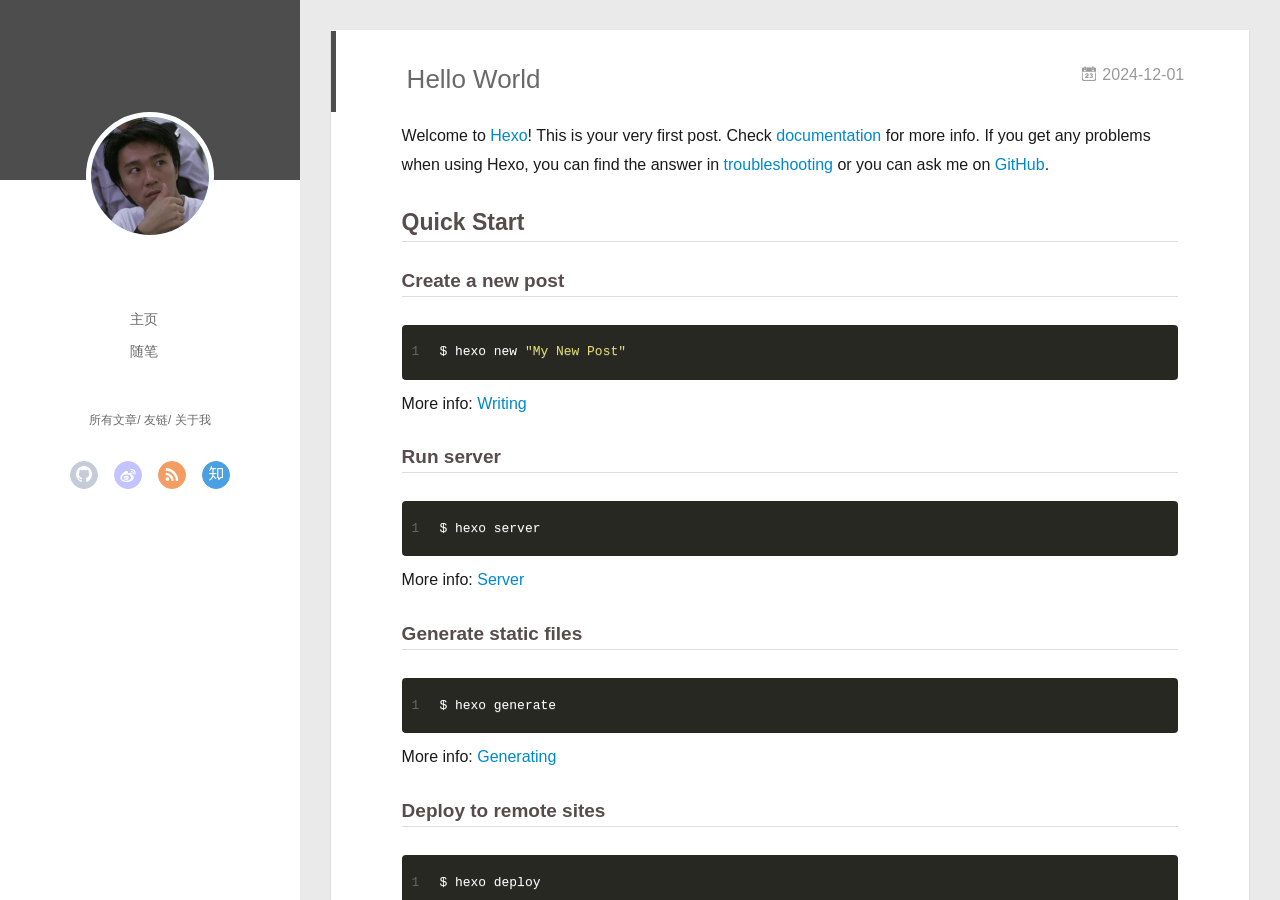
==== commit 09778eef: "Site updated: 2024-12-01 21:57:42" ====
--- a/index.html
+++ b/index.html
@@ -43,7 +43,7 @@
 <div class="intrude-less">
 	<header id="header" class="inner">
 		<a href="/" class="profilepic">
-			<img src="" class="js-avatar">
+			<img src="/assets/zhou.jpg" class="js-avatar">
 		</a>
 		<hgroup>
 		  <h1 class="header-author"><a href="/"></a></h1>
@@ -101,7 +101,7 @@
 	<div class="intrude-less">
 		<header id="header" class="inner">
 			<div class="profilepic">
-				<img src="" class="js-avatar">
+				<img src="/assets/zhou.jpg" class="js-avatar">
 			</div>
 			<hgroup>
 			  <h1 class="header-author js-header-author"></h1>
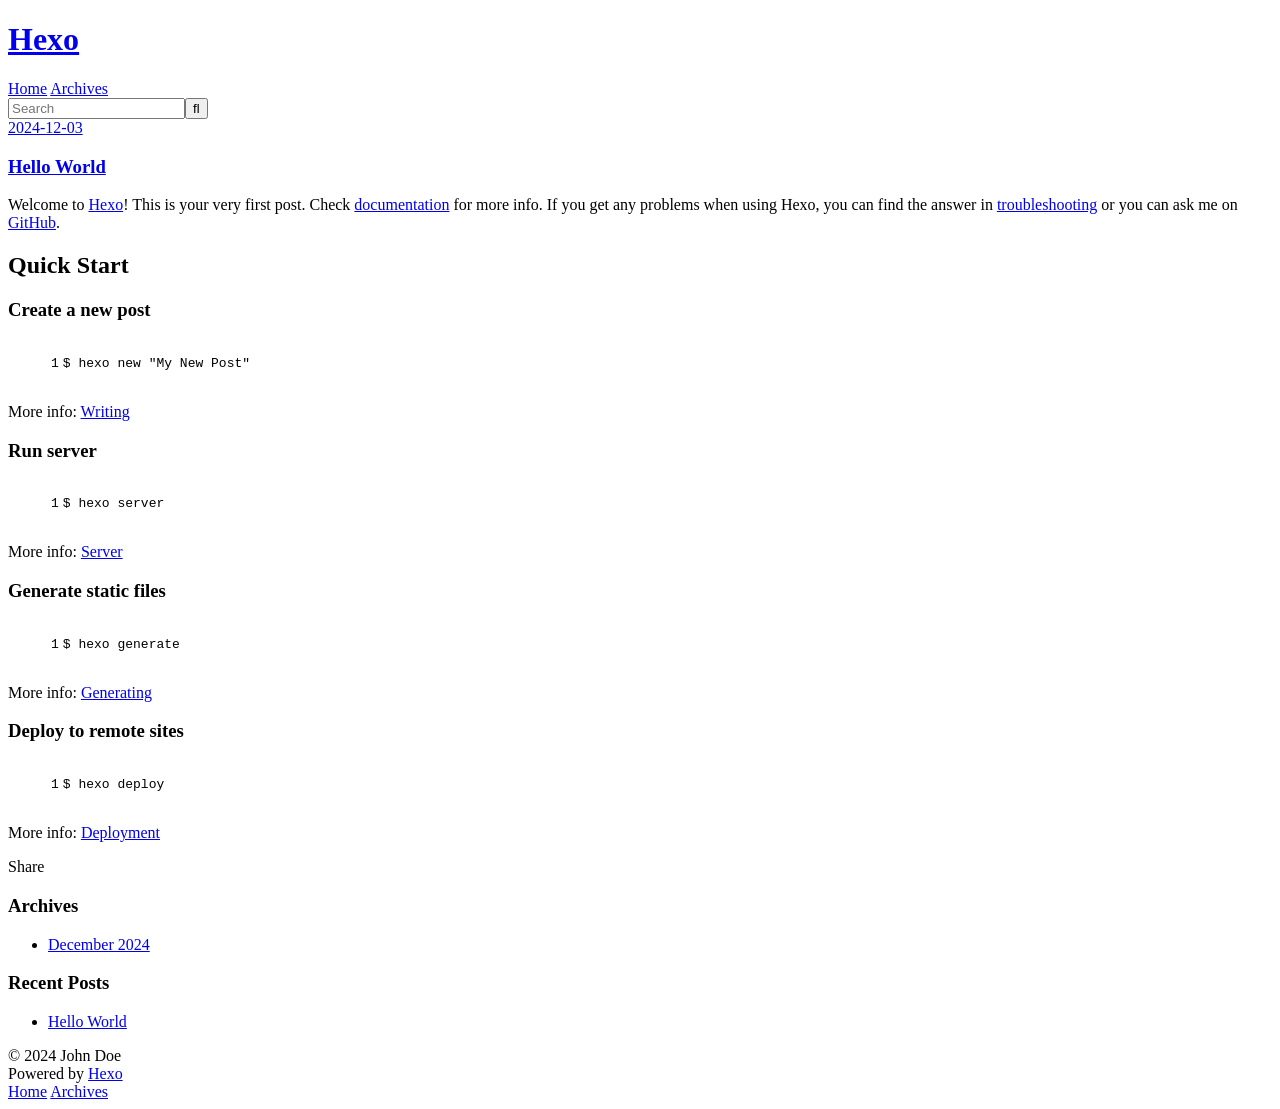
==== commit ba3820b9: "Site updated: 2024-12-03 22:29:03" ====
--- a/index.html
+++ b/index.html
@@ -3,11 +3,9 @@
 <head>
   <meta charset="utf-8">
   
-  <meta name="renderer" content="webkit">
-  <meta http-equiv="X-UA-Compatible" content="IE=edge" >
-  <link rel="dns-prefetch" href="http://example.com">
+  
   <title>Hexo</title>
-  <meta name="viewport" content="width=device-width, initial-scale=1, maximum-scale=1">
+  <meta name="viewport" content="width=device-width, initial-scale=1, shrink-to-fit=no">
   <meta property="og:type" content="website">
 <meta property="og:title" content="Hexo">
 <meta property="og:url" content="http://example.com/index.html">
@@ -16,161 +14,82 @@
 <meta property="article:author" content="John Doe">
 <meta name="twitter:card" content="summary">
   
-    <link rel="alternative" href="/atom.xml" title="Hexo" type="application/atom+xml">
-  
-  
-    <link rel="icon" href="/favicon.png">
-  
-  <link rel="stylesheet" type="text/css" href="/./main.0cf68a.css">
-  <style type="text/css">
-  
-    #container.show {
-      background: linear-gradient(200deg,#a0cfe4,#e8c37e);
-    }
-  </style>
-  
-
-  
-
+    <link rel="alternate" href="/atom.xml" title="Hexo" type="application/atom+xml">
+  
+  
+    <link rel="shortcut icon" href="/favicon.png">
+  
+  
+  
+<link rel="stylesheet" href="/css/style.css">
+
+  
+    
+<link rel="stylesheet" href="/fancybox/jquery.fancybox.min.css">
+
+  
+  
 <meta name="generator" content="Hexo 7.3.0"></head>
 
 <body>
-  <div id="container" q-class="show:isCtnShow">
-    <canvas id="anm-canvas" class="anm-canvas"></canvas>
-    <div class="left-col" q-class="show:isShow">
-      
-<div class="overlay" style="background: #4d4d4d"></div>
-<div class="intrude-less">
-	<header id="header" class="inner">
-		<a href="/" class="profilepic">
-			<img src="/assets/zhou.jpg" class="js-avatar">
-		</a>
-		<hgroup>
-		  <h1 class="header-author"><a href="/"></a></h1>
-		</hgroup>
-		
-
-		<nav class="header-menu">
-			<ul>
-			
-				<li><a href="/">主页</a></li>
-	        
-				<li><a href="/tags/%E9%9A%8F%E7%AC%94/">随笔</a></li>
-	        
-			</ul>
-		</nav>
-		<nav class="header-smart-menu">
-    		
-    			
-    			<a q-on="click: openSlider(e, 'innerArchive')" href="javascript:void(0)">所有文章</a>
-    			
-            
-    			
-    			<a q-on="click: openSlider(e, 'friends')" href="javascript:void(0)">友链</a>
-    			
-            
-    			
-    			<a q-on="click: openSlider(e, 'aboutme')" href="javascript:void(0)">关于我</a>
-    			
-            
-		</nav>
-		<nav class="header-nav">
-			<div class="social">
-				
-					<a class="github" target="_blank" href="#" title="github"><i class="icon-github"></i></a>
-		        
-					<a class="weibo" target="_blank" href="#" title="weibo"><i class="icon-weibo"></i></a>
-		        
-					<a class="rss" target="_blank" href="#" title="rss"><i class="icon-rss"></i></a>
-		        
-					<a class="zhihu" target="_blank" href="#" title="zhihu"><i class="icon-zhihu"></i></a>
-		        
-			</div>
-		</nav>
-	</header>		
-</div>
-
-    </div>
-    <div class="mid-col" q-class="show:isShow,hide:isShow|isFalse">
-      
-<nav id="mobile-nav">
-  	<div class="overlay js-overlay" style="background: #4d4d4d"></div>
-	<div class="btnctn js-mobile-btnctn">
-  		<div class="slider-trigger list" q-on="click: openSlider(e)"><i class="icon icon-sort"></i></div>
-	</div>
-	<div class="intrude-less">
-		<header id="header" class="inner">
-			<div class="profilepic">
-				<img src="/assets/zhou.jpg" class="js-avatar">
-			</div>
-			<hgroup>
-			  <h1 class="header-author js-header-author"></h1>
-			</hgroup>
-			
-			
-			
-				
-			
-				
-			
-			
-			
-			<nav class="header-nav">
-				<div class="social">
-					
-						<a class="github" target="_blank" href="#" title="github"><i class="icon-github"></i></a>
-			        
-						<a class="weibo" target="_blank" href="#" title="weibo"><i class="icon-weibo"></i></a>
-			        
-						<a class="rss" target="_blank" href="#" title="rss"><i class="icon-rss"></i></a>
-			        
-						<a class="zhihu" target="_blank" href="#" title="zhihu"><i class="icon-zhihu"></i></a>
-			        
-				</div>
-			</nav>
-
-			<nav class="header-menu js-header-menu">
-				<ul style="width: 50%">
-				
-				
-					<li style="width: 50%"><a href="/">主页</a></li>
-		        
-					<li style="width: 50%"><a href="/tags/%E9%9A%8F%E7%AC%94/">随笔</a></li>
-		        
-				</ul>
-			</nav>
-		</header>				
-	</div>
-	<div class="mobile-mask" style="display:none" q-show="isShow"></div>
-</nav>
-
-      <div id="wrapper" class="body-wrap">
-        <div class="menu-l">
-          <div class="canvas-wrap">
-            <canvas data-colors="#eaeaea" data-sectionHeight="100" data-contentId="js-content" id="myCanvas1" class="anm-canvas"></canvas>
-          </div>
-          <div id="js-content" class="content-ll">
-            
-  
-    <article id="post-hello-world" class="article article-type-post  article-index" itemscope itemprop="blogPost">
+  <div id="container">
+    <div id="wrap">
+      <header id="header">
+  <div id="banner"></div>
+  <div id="header-outer" class="outer">
+    <div id="header-title" class="inner">
+      <h1 id="logo-wrap">
+        <a href="/" id="logo">Hexo</a>
+      </h1>
+      
+    </div>
+    <div id="header-inner" class="inner">
+      <nav id="main-nav">
+        <a id="main-nav-toggle" class="nav-icon"><span class="fa fa-bars"></span></a>
+        
+          <a class="main-nav-link" href="/">Home</a>
+        
+          <a class="main-nav-link" href="/archives">Archives</a>
+        
+      </nav>
+      <nav id="sub-nav">
+        
+        
+          <a class="nav-icon" href="/atom.xml" title="RSS Feed"><span class="fa fa-rss"></span></a>
+        
+        <a class="nav-icon nav-search-btn" title="Search"><span class="fa fa-search"></span></a>
+      </nav>
+      <div id="search-form-wrap">
+        <form action="//google.com/search" method="get" accept-charset="UTF-8" class="search-form"><input type="search" name="q" class="search-form-input" placeholder="Search"><button type="submit" class="search-form-submit">&#xF002;</button><input type="hidden" name="sitesearch" value="http://example.com"></form>
+      </div>
+    </div>
+  </div>
+</header>
+
+      <div class="outer">
+        <section id="main">
+  
+    <article id="post-hello-world" class="h-entry article article-type-post" itemprop="blogPost" itemscope itemtype="https://schema.org/BlogPosting">
+  <div class="article-meta">
+    <a href="/2024/12/03/hello-world/" class="article-date">
+  <time class="dt-published" datetime="2024-12-03T14:15:52.408Z" itemprop="datePublished">2024-12-03</time>
+</a>
+    
+  </div>
   <div class="article-inner">
     
+    
       <header class="article-header">
         
   
     <h1 itemprop="name">
-      <a class="article-title" href="/2024/12/01/hello-world/">Hello World</a>
+      <a class="p-name article-title" href="/2024/12/03/hello-world/">Hello World</a>
     </h1>
   
 
-        
-        <a href="/2024/12/01/hello-world/" class="archive-article-date">
-  	<time datetime="2024-12-01T04:51:22.801Z" itemprop="datePublished"><i class="icon-calendar icon"></i>2024-12-01</time>
-</a>
-        
       </header>
     
-    <div class="article-entry" itemprop="articleBody">
+    <div class="e-content article-entry" itemprop="articleBody">
       
         <p>Welcome to <a target="_blank" rel="noopener" href="https://hexo.io/">Hexo</a>! This is your very first post. Check <a target="_blank" rel="noopener" href="https://hexo.io/docs/">documentation</a> for more info. If you get any problems when using Hexo, you can find the answer in <a target="_blank" rel="noopener" href="https://hexo.io/docs/troubleshooting.html">troubleshooting</a> or you can ask me on <a target="_blank" rel="noopener" href="https://github.com/hexojs/hexo/issues">GitHub</a>.</p>
 <h2 id="Quick-Start"><a href="#Quick-Start" class="headerlink" title="Quick Start"></a>Quick Start</h2><h3 id="Create-a-new-post"><a href="#Create-a-new-post" class="headerlink" title="Create a new post"></a>Create a new post</h3><figure class="highlight bash"><table><tr><td class="gutter"><pre><span class="line">1</span><br></pre></td><td class="code"><pre><span class="line">$ hexo new <span class="string">&quot;My New Post&quot;</span></span><br></pre></td></tr></table></figure>
@@ -187,292 +106,100 @@
 <p>More info: <a target="_blank" rel="noopener" href="https://hexo.io/docs/one-command-deployment.html">Deployment</a></p>
 
       
-
-      
-    </div>
-    <div class="article-info article-info-index">
-      
-      
-      
-
-      
-        <p class="article-more-link">
-          <a class="article-more-a" href="/2024/12/01/hello-world/">展开全文 >></a>
-        </p>
-      
-
-      
-      <div class="clearfix"></div>
-    </div>
-  </div>
+    </div>
+    <footer class="article-footer">
+      <a data-url="http://example.com/2024/12/03/hello-world/" data-id="cm48jx3z20000h0xzdyfm0y1i" data-title="Hello World" class="article-share-link"><span class="fa fa-share">Share</span></a>
+      
+      
+      
+    </footer>
+  </div>
+  
 </article>
 
-<aside class="wrap-side-operation">
-    <div class="mod-side-operation">
-        
-        <div class="jump-container" id="js-jump-container" style="display:none;">
-            <a href="javascript:void(0)" class="mod-side-operation__jump-to-top">
-                <i class="icon-font icon-back"></i>
-            </a>
-            <div id="js-jump-plan-container" class="jump-plan-container" style="top: -11px;">
-                <i class="icon-font icon-plane jump-plane"></i>
-            </div>
-        </div>
-        
-        
-    </div>
+
+
+  
+
+
+</section>
+        
+          <aside id="sidebar">
+  
+    
+
+  
+    
+
+  
+    
+  
+    
+  <div class="widget-wrap">
+    <h3 class="widget-title">Archives</h3>
+    <div class="widget">
+      <ul class="archive-list"><li class="archive-list-item"><a class="archive-list-link" href="/archives/2024/12/">December 2024</a></li></ul>
+    </div>
+  </div>
+
+
+  
+    
+  <div class="widget-wrap">
+    <h3 class="widget-title">Recent Posts</h3>
+    <div class="widget">
+      <ul>
+        
+          <li>
+            <a href="/2024/12/03/hello-world/">Hello World</a>
+          </li>
+        
+      </ul>
+    </div>
+  </div>
+
+  
 </aside>
-
-
-
-
-  
-  
-
-
-          </div>
-        </div>
+        
       </div>
       <footer id="footer">
+  
   <div class="outer">
-    <div id="footer-info">
-    	<div class="footer-left">
-    		&copy; 2024 John Doe
-    	</div>
-      	<div class="footer-right">
-      		<a href="http://hexo.io/" target="_blank">Hexo</a>  Theme <a href="https://github.com/litten/hexo-theme-yilia" target="_blank">Yilia</a> by Litten
-      	</div>
+    <div id="footer-info" class="inner">
+      
+      &copy; 2024 John Doe<br>
+      Powered by <a href="https://hexo.io/" target="_blank">Hexo</a>
     </div>
   </div>
 </footer>
-    </div>
-    <script>
-	var yiliaConfig = {
-		mathjax: false,
-		isHome: true,
-		isPost: false,
-		isArchive: false,
-		isTag: false,
-		isCategory: false,
-		open_in_new: false,
-		toc_hide_index: true,
-		root: "/",
-		innerArchive: true,
-		showTags: false
-	}
-</script>
-
-<script>!function(t){function n(e){if(r[e])return r[e].exports;var i=r[e]={exports:{},id:e,loaded:!1};return t[e].call(i.exports,i,i.exports,n),i.loaded=!0,i.exports}var r={};n.m=t,n.c=r,n.p="./",n(0)}([function(t,n,r){r(195),t.exports=r(191)},function(t,n,r){var e=r(3),i=r(52),o=r(27),u=r(28),c=r(53),f="prototype",a=function(t,n,r){var s,l,h,v,p=t&a.F,d=t&a.G,y=t&a.S,g=t&a.P,b=t&a.B,m=d?e:y?e[n]||(e[n]={}):(e[n]||{})[f],x=d?i:i[n]||(i[n]={}),w=x[f]||(x[f]={});d&&(r=n);for(s in r)l=!p&&m&&void 0!==m[s],h=(l?m:r)[s],v=b&&l?c(h,e):g&&"function"==typeof h?c(Function.call,h):h,m&&u(m,s,h,t&a.U),x[s]!=h&&o(x,s,v),g&&w[s]!=h&&(w[s]=h)};e.core=i,a.F=1,a.G=2,a.S=4,a.P=8,a.B=16,a.W=32,a.U=64,a.R=128,t.exports=a},function(t,n,r){var e=r(6);t.exports=function(t){if(!e(t))throw TypeError(t+" is not an object!");return t}},function(t,n){var r=t.exports="undefined"!=typeof window&&window.Math==Math?window:"undefined"!=typeof self&&self.Math==Math?self:Function("return this")();"number"==typeof __g&&(__g=r)},function(t,n){t.exports=function(t){try{return!!t()}catch(t){return!0}}},function(t,n){var r=t.exports="undefined"!=typeof window&&window.Math==Math?window:"undefined"!=typeof self&&self.Math==Math?self:Function("return this")();"number"==typeof __g&&(__g=r)},function(t,n){t.exports=function(t){return"object"==typeof t?null!==t:"function"==typeof t}},function(t,n,r){var e=r(126)("wks"),i=r(76),o=r(3).Symbol,u="function"==typeof o;(t.exports=function(t){return e[t]||(e[t]=u&&o[t]||(u?o:i)("Symbol."+t))}).store=e},function(t,n){var r={}.hasOwnProperty;t.exports=function(t,n){return r.call(t,n)}},function(t,n,r){var e=r(94),i=r(33);t.exports=function(t){return e(i(t))}},function(t,n,r){t.exports=!r(4)(function(){return 7!=Object.defineProperty({},"a",{get:function(){return 7}}).a})},function(t,n,r){var e=r(2),i=r(167),o=r(50),u=Object.defineProperty;n.f=r(10)?Object.defineProperty:function(t,n,r){if(e(t),n=o(n,!0),e(r),i)try{return u(t,n,r)}catch(t){}if("get"in r||"set"in r)throw TypeError("Accessors not supported!");return"value"in r&&(t[n]=r.value),t}},function(t,n,r){t.exports=!r(18)(function(){return 7!=Object.defineProperty({},"a",{get:function(){return 7}}).a})},function(t,n,r){var e=r(14),i=r(22);t.exports=r(12)?function(t,n,r){return e.f(t,n,i(1,r))}:function(t,n,r){return t[n]=r,t}},function(t,n,r){var e=r(20),i=r(58),o=r(42),u=Object.defineProperty;n.f=r(12)?Object.defineProperty:function(t,n,r){if(e(t),n=o(n,!0),e(r),i)try{return u(t,n,r)}catch(t){}if("get"in r||"set"in r)throw TypeError("Accessors not supported!");return"value"in r&&(t[n]=r.value),t}},function(t,n,r){var e=r(40)("wks"),i=r(23),o=r(5).Symbol,u="function"==typeof o;(t.exports=function(t){return e[t]||(e[t]=u&&o[t]||(u?o:i)("Symbol."+t))}).store=e},function(t,n,r){var e=r(67),i=Math.min;t.exports=function(t){return t>0?i(e(t),9007199254740991):0}},function(t,n,r){var e=r(46);t.exports=function(t){return Object(e(t))}},function(t,n){t.exports=function(t){try{return!!t()}catch(t){return!0}}},function(t,n,r){var e=r(63),i=r(34);t.exports=Object.keys||function(t){return e(t,i)}},function(t,n,r){var e=r(21);t.exports=function(t){if(!e(t))throw TypeError(t+" is not an object!");return t}},function(t,n){t.exports=function(t){return"object"==typeof t?null!==t:"function"==typeof t}},function(t,n){t.exports=function(t,n){return{enumerable:!(1&t),configurable:!(2&t),writable:!(4&t),value:n}}},function(t,n){var r=0,e=Math.random();t.exports=function(t){return"Symbol(".concat(void 0===t?"":t,")_",(++r+e).toString(36))}},function(t,n){var r={}.hasOwnProperty;t.exports=function(t,n){return r.call(t,n)}},function(t,n){var r=t.exports={version:"2.4.0"};"number"==typeof __e&&(__e=r)},function(t,n){t.exports=function(t){if("function"!=typeof t)throw TypeError(t+" is not a function!");return t}},function(t,n,r){var e=r(11),i=r(66);t.exports=r(10)?function(t,n,r){return e.f(t,n,i(1,r))}:function(t,n,r){return t[n]=r,t}},function(t,n,r){var e=r(3),i=r(27),o=r(24),u=r(76)("src"),c="toString",f=Function[c],a=(""+f).split(c);r(52).inspectSource=function(t){return f.call(t)},(t.exports=function(t,n,r,c){var f="function"==typeof r;f&&(o(r,"name")||i(r,"name",n)),t[n]!==r&&(f&&(o(r,u)||i(r,u,t[n]?""+t[n]:a.join(String(n)))),t===e?t[n]=r:c?t[n]?t[n]=r:i(t,n,r):(delete t[n],i(t,n,r)))})(Function.prototype,c,function(){return"function"==typeof this&&this[u]||f.call(this)})},function(t,n,r){var e=r(1),i=r(4),o=r(46),u=function(t,n,r,e){var i=String(o(t)),u="<"+n;return""!==r&&(u+=" "+r+'="'+String(e).replace(/"/g,"&quot;")+'"'),u+">"+i+"</"+n+">"};t.exports=function(t,n){var r={};r[t]=n(u),e(e.P+e.F*i(function(){var n=""[t]('"');return n!==n.toLowerCase()||n.split('"').length>3}),"String",r)}},function(t,n,r){var e=r(115),i=r(46);t.exports=function(t){return e(i(t))}},function(t,n,r){var e=r(116),i=r(66),o=r(30),u=r(50),c=r(24),f=r(167),a=Object.getOwnPropertyDescriptor;n.f=r(10)?a:function(t,n){if(t=o(t),n=u(n,!0),f)try{return a(t,n)}catch(t){}if(c(t,n))return i(!e.f.call(t,n),t[n])}},function(t,n,r){var e=r(24),i=r(17),o=r(145)("IE_PROTO"),u=Object.prototype;t.exports=Object.getPrototypeOf||function(t){return t=i(t),e(t,o)?t[o]:"function"==typeof t.constructor&&t instanceof t.constructor?t.constructor.prototype:t instanceof Object?u:null}},function(t,n){t.exports=function(t){if(void 0==t)throw TypeError("Can't call method on  "+t);return t}},function(t,n){t.exports="constructor,hasOwnProperty,isPrototypeOf,propertyIsEnumerable,toLocaleString,toString,valueOf".split(",")},function(t,n){t.exports={}},function(t,n){t.exports=!0},function(t,n){n.f={}.propertyIsEnumerable},function(t,n,r){var e=r(14).f,i=r(8),o=r(15)("toStringTag");t.exports=function(t,n,r){t&&!i(t=r?t:t.prototype,o)&&e(t,o,{configurable:!0,value:n})}},function(t,n,r){var e=r(40)("keys"),i=r(23);t.exports=function(t){return e[t]||(e[t]=i(t))}},function(t,n,r){var e=r(5),i="__core-js_shared__",o=e[i]||(e[i]={});t.exports=function(t){return o[t]||(o[t]={})}},function(t,n){var r=Math.ceil,e=Math.floor;t.exports=function(t){return isNaN(t=+t)?0:(t>0?e:r)(t)}},function(t,n,r){var e=r(21);t.exports=function(t,n){if(!e(t))return t;var r,i;if(n&&"function"==typeof(r=t.toString)&&!e(i=r.call(t)))return i;if("function"==typeof(r=t.valueOf)&&!e(i=r.call(t)))return i;if(!n&&"function"==typeof(r=t.toString)&&!e(i=r.call(t)))return i;throw TypeError("Can't convert object to primitive value")}},function(t,n,r){var e=r(5),i=r(25),o=r(36),u=r(44),c=r(14).f;t.exports=function(t){var n=i.Symbol||(i.Symbol=o?{}:e.Symbol||{});"_"==t.charAt(0)||t in n||c(n,t,{value:u.f(t)})}},function(t,n,r){n.f=r(15)},function(t,n){var r={}.toString;t.exports=function(t){return r.call(t).slice(8,-1)}},function(t,n){t.exports=function(t){if(void 0==t)throw TypeError("Can't call method on  "+t);return t}},function(t,n,r){var e=r(4);t.exports=function(t,n){return!!t&&e(function(){n?t.call(null,function(){},1):t.call(null)})}},function(t,n,r){var e=r(53),i=r(115),o=r(17),u=r(16),c=r(203);t.exports=function(t,n){var r=1==t,f=2==t,a=3==t,s=4==t,l=6==t,h=5==t||l,v=n||c;return function(n,c,p){for(var d,y,g=o(n),b=i(g),m=e(c,p,3),x=u(b.length),w=0,S=r?v(n,x):f?v(n,0):void 0;x>w;w++)if((h||w in b)&&(d=b[w],y=m(d,w,g),t))if(r)S[w]=y;else if(y)switch(t){case 3:return!0;case 5:return d;case 6:return w;case 2:S.push(d)}else if(s)return!1;return l?-1:a||s?s:S}}},function(t,n,r){var e=r(1),i=r(52),o=r(4);t.exports=function(t,n){var r=(i.Object||{})[t]||Object[t],u={};u[t]=n(r),e(e.S+e.F*o(function(){r(1)}),"Object",u)}},function(t,n,r){var e=r(6);t.exports=function(t,n){if(!e(t))return t;var r,i;if(n&&"function"==typeof(r=t.toString)&&!e(i=r.call(t)))return i;if("function"==typeof(r=t.valueOf)&&!e(i=r.call(t)))return i;if(!n&&"function"==typeof(r=t.toString)&&!e(i=r.call(t)))return i;throw TypeError("Can't convert object to primitive value")}},function(t,n,r){var e=r(5),i=r(25),o=r(91),u=r(13),c="prototype",f=function(t,n,r){var a,s,l,h=t&f.F,v=t&f.G,p=t&f.S,d=t&f.P,y=t&f.B,g=t&f.W,b=v?i:i[n]||(i[n]={}),m=b[c],x=v?e:p?e[n]:(e[n]||{})[c];v&&(r=n);for(a in r)(s=!h&&x&&void 0!==x[a])&&a in b||(l=s?x[a]:r[a],b[a]=v&&"function"!=typeof x[a]?r[a]:y&&s?o(l,e):g&&x[a]==l?function(t){var n=function(n,r,e){if(this instanceof t){switch(arguments.length){case 0:return new t;case 1:return new t(n);case 2:return new t(n,r)}return new t(n,r,e)}return t.apply(this,arguments)};return n[c]=t[c],n}(l):d&&"function"==typeof l?o(Function.call,l):l,d&&((b.virtual||(b.virtual={}))[a]=l,t&f.R&&m&&!m[a]&&u(m,a,l)))};f.F=1,f.G=2,f.S=4,f.P=8,f.B=16,f.W=32,f.U=64,f.R=128,t.exports=f},function(t,n){var r=t.exports={version:"2.4.0"};"number"==typeof __e&&(__e=r)},function(t,n,r){var e=r(26);t.exports=function(t,n,r){if(e(t),void 0===n)return t;switch(r){case 1:return function(r){return t.call(n,r)};case 2:return function(r,e){return t.call(n,r,e)};case 3:return function(r,e,i){return t.call(n,r,e,i)}}return function(){return t.apply(n,arguments)}}},function(t,n,r){var e=r(183),i=r(1),o=r(126)("metadata"),u=o.store||(o.store=new(r(186))),c=function(t,n,r){var i=u.get(t);if(!i){if(!r)return;u.set(t,i=new e)}var o=i.get(n);if(!o){if(!r)return;i.set(n,o=new e)}return o},f=function(t,n,r){var e=c(n,r,!1);return void 0!==e&&e.has(t)},a=function(t,n,r){var e=c(n,r,!1);return void 0===e?void 0:e.get(t)},s=function(t,n,r,e){c(r,e,!0).set(t,n)},l=function(t,n){var r=c(t,n,!1),e=[];return r&&r.forEach(function(t,n){e.push(n)}),e},h=function(t){return void 0===t||"symbol"==typeof t?t:String(t)},v=function(t){i(i.S,"Reflect",t)};t.exports={store:u,map:c,has:f,get:a,set:s,keys:l,key:h,exp:v}},function(t,n,r){"use strict";if(r(10)){var e=r(69),i=r(3),o=r(4),u=r(1),c=r(127),f=r(152),a=r(53),s=r(68),l=r(66),h=r(27),v=r(73),p=r(67),d=r(16),y=r(75),g=r(50),b=r(24),m=r(180),x=r(114),w=r(6),S=r(17),_=r(137),O=r(70),E=r(32),P=r(71).f,j=r(154),F=r(76),M=r(7),A=r(48),N=r(117),T=r(146),I=r(155),k=r(80),L=r(123),R=r(74),C=r(130),D=r(160),U=r(11),W=r(31),G=U.f,B=W.f,V=i.RangeError,z=i.TypeError,q=i.Uint8Array,K="ArrayBuffer",J="Shared"+K,Y="BYTES_PER_ELEMENT",H="prototype",$=Array[H],X=f.ArrayBuffer,Q=f.DataView,Z=A(0),tt=A(2),nt=A(3),rt=A(4),et=A(5),it=A(6),ot=N(!0),ut=N(!1),ct=I.values,ft=I.keys,at=I.entries,st=$.lastIndexOf,lt=$.reduce,ht=$.reduceRight,vt=$.join,pt=$.sort,dt=$.slice,yt=$.toString,gt=$.toLocaleString,bt=M("iterator"),mt=M("toStringTag"),xt=F("typed_constructor"),wt=F("def_constructor"),St=c.CONSTR,_t=c.TYPED,Ot=c.VIEW,Et="Wrong length!",Pt=A(1,function(t,n){return Tt(T(t,t[wt]),n)}),jt=o(function(){return 1===new q(new Uint16Array([1]).buffer)[0]}),Ft=!!q&&!!q[H].set&&o(function(){new q(1).set({})}),Mt=function(t,n){if(void 0===t)throw z(Et);var r=+t,e=d(t);if(n&&!m(r,e))throw V(Et);return e},At=function(t,n){var r=p(t);if(r<0||r%n)throw V("Wrong offset!");return r},Nt=function(t){if(w(t)&&_t in t)return t;throw z(t+" is not a typed array!")},Tt=function(t,n){if(!(w(t)&&xt in t))throw z("It is not a typed array constructor!");return new t(n)},It=function(t,n){return kt(T(t,t[wt]),n)},kt=function(t,n){for(var r=0,e=n.length,i=Tt(t,e);e>r;)i[r]=n[r++];return i},Lt=function(t,n,r){G(t,n,{get:function(){return this._d[r]}})},Rt=function(t){var n,r,e,i,o,u,c=S(t),f=arguments.length,s=f>1?arguments[1]:void 0,l=void 0!==s,h=j(c);if(void 0!=h&&!_(h)){for(u=h.call(c),e=[],n=0;!(o=u.next()).done;n++)e.push(o.value);c=e}for(l&&f>2&&(s=a(s,arguments[2],2)),n=0,r=d(c.length),i=Tt(this,r);r>n;n++)i[n]=l?s(c[n],n):c[n];return i},Ct=function(){for(var t=0,n=arguments.length,r=Tt(this,n);n>t;)r[t]=arguments[t++];return r},Dt=!!q&&o(function(){gt.call(new q(1))}),Ut=function(){return gt.apply(Dt?dt.call(Nt(this)):Nt(this),arguments)},Wt={copyWithin:function(t,n){return D.call(Nt(this),t,n,arguments.length>2?arguments[2]:void 0)},every:function(t){return rt(Nt(this),t,arguments.length>1?arguments[1]:void 0)},fill:function(t){return C.apply(Nt(this),arguments)},filter:function(t){return It(this,tt(Nt(this),t,arguments.length>1?arguments[1]:void 0))},find:function(t){return et(Nt(this),t,arguments.length>1?arguments[1]:void 0)},findIndex:function(t){return it(Nt(this),t,arguments.length>1?arguments[1]:void 0)},forEach:function(t){Z(Nt(this),t,arguments.length>1?arguments[1]:void 0)},indexOf:function(t){return ut(Nt(this),t,arguments.length>1?arguments[1]:void 0)},includes:function(t){return ot(Nt(this),t,arguments.length>1?arguments[1]:void 0)},join:function(t){return vt.apply(Nt(this),arguments)},lastIndexOf:function(t){return st.apply(Nt(this),arguments)},map:function(t){return Pt(Nt(this),t,arguments.length>1?arguments[1]:void 0)},reduce:function(t){return lt.apply(Nt(this),arguments)},reduceRight:function(t){return ht.apply(Nt(this),arguments)},reverse:function(){for(var t,n=this,r=Nt(n).length,e=Math.floor(r/2),i=0;i<e;)t=n[i],n[i++]=n[--r],n[r]=t;return n},some:function(t){return nt(Nt(this),t,arguments.length>1?arguments[1]:void 0)},sort:function(t){return pt.call(Nt(this),t)},subarray:function(t,n){var r=Nt(this),e=r.length,i=y(t,e);return new(T(r,r[wt]))(r.buffer,r.byteOffset+i*r.BYTES_PER_ELEMENT,d((void 0===n?e:y(n,e))-i))}},Gt=function(t,n){return It(this,dt.call(Nt(this),t,n))},Bt=function(t){Nt(this);var n=At(arguments[1],1),r=this.length,e=S(t),i=d(e.length),o=0;if(i+n>r)throw V(Et);for(;o<i;)this[n+o]=e[o++]},Vt={entries:function(){return at.call(Nt(this))},keys:function(){return ft.call(Nt(this))},values:function(){return ct.call(Nt(this))}},zt=function(t,n){return w(t)&&t[_t]&&"symbol"!=typeof n&&n in t&&String(+n)==String(n)},qt=function(t,n){return zt(t,n=g(n,!0))?l(2,t[n]):B(t,n)},Kt=function(t,n,r){return!(zt(t,n=g(n,!0))&&w(r)&&b(r,"value"))||b(r,"get")||b(r,"set")||r.configurable||b(r,"writable")&&!r.writable||b(r,"enumerable")&&!r.enumerable?G(t,n,r):(t[n]=r.value,t)};St||(W.f=qt,U.f=Kt),u(u.S+u.F*!St,"Object",{getOwnPropertyDescriptor:qt,defineProperty:Kt}),o(function(){yt.call({})})&&(yt=gt=function(){return vt.call(this)});var Jt=v({},Wt);v(Jt,Vt),h(Jt,bt,Vt.values),v(Jt,{slice:Gt,set:Bt,constructor:function(){},toString:yt,toLocaleString:Ut}),Lt(Jt,"buffer","b"),Lt(Jt,"byteOffset","o"),Lt(Jt,"byteLength","l"),Lt(Jt,"length","e"),G(Jt,mt,{get:function(){return this[_t]}}),t.exports=function(t,n,r,f){f=!!f;var a=t+(f?"Clamped":"")+"Array",l="Uint8Array"!=a,v="get"+t,p="set"+t,y=i[a],g=y||{},b=y&&E(y),m=!y||!c.ABV,S={},_=y&&y[H],j=function(t,r){var e=t._d;return e.v[v](r*n+e.o,jt)},F=function(t,r,e){var i=t._d;f&&(e=(e=Math.round(e))<0?0:e>255?255:255&e),i.v[p](r*n+i.o,e,jt)},M=function(t,n){G(t,n,{get:function(){return j(this,n)},set:function(t){return F(this,n,t)},enumerable:!0})};m?(y=r(function(t,r,e,i){s(t,y,a,"_d");var o,u,c,f,l=0,v=0;if(w(r)){if(!(r instanceof X||(f=x(r))==K||f==J))return _t in r?kt(y,r):Rt.call(y,r);o=r,v=At(e,n);var p=r.byteLength;if(void 0===i){if(p%n)throw V(Et);if((u=p-v)<0)throw V(Et)}else if((u=d(i)*n)+v>p)throw V(Et);c=u/n}else c=Mt(r,!0),u=c*n,o=new X(u);for(h(t,"_d",{b:o,o:v,l:u,e:c,v:new Q(o)});l<c;)M(t,l++)}),_=y[H]=O(Jt),h(_,"constructor",y)):L(function(t){new y(null),new y(t)},!0)||(y=r(function(t,r,e,i){s(t,y,a);var o;return w(r)?r instanceof X||(o=x(r))==K||o==J?void 0!==i?new g(r,At(e,n),i):void 0!==e?new g(r,At(e,n)):new g(r):_t in r?kt(y,r):Rt.call(y,r):new g(Mt(r,l))}),Z(b!==Function.prototype?P(g).concat(P(b)):P(g),function(t){t in y||h(y,t,g[t])}),y[H]=_,e||(_.constructor=y));var A=_[bt],N=!!A&&("values"==A.name||void 0==A.name),T=Vt.values;h(y,xt,!0),h(_,_t,a),h(_,Ot,!0),h(_,wt,y),(f?new y(1)[mt]==a:mt in _)||G(_,mt,{get:function(){return a}}),S[a]=y,u(u.G+u.W+u.F*(y!=g),S),u(u.S,a,{BYTES_PER_ELEMENT:n,from:Rt,of:Ct}),Y in _||h(_,Y,n),u(u.P,a,Wt),R(a),u(u.P+u.F*Ft,a,{set:Bt}),u(u.P+u.F*!N,a,Vt),u(u.P+u.F*(_.toString!=yt),a,{toString:yt}),u(u.P+u.F*o(function(){new y(1).slice()}),a,{slice:Gt}),u(u.P+u.F*(o(function(){return[1,2].toLocaleString()!=new y([1,2]).toLocaleString()})||!o(function(){_.toLocaleString.call([1,2])})),a,{toLocaleString:Ut}),k[a]=N?A:T,e||N||h(_,bt,T)}}else t.exports=function(){}},function(t,n){var r={}.toString;t.exports=function(t){return r.call(t).slice(8,-1)}},function(t,n,r){var e=r(21),i=r(5).document,o=e(i)&&e(i.createElement);t.exports=function(t){return o?i.createElement(t):{}}},function(t,n,r){t.exports=!r(12)&&!r(18)(function(){return 7!=Object.defineProperty(r(57)("div"),"a",{get:function(){return 7}}).a})},function(t,n,r){"use strict";var e=r(36),i=r(51),o=r(64),u=r(13),c=r(8),f=r(35),a=r(96),s=r(38),l=r(103),h=r(15)("iterator"),v=!([].keys&&"next"in[].keys()),p="keys",d="values",y=function(){return this};t.exports=function(t,n,r,g,b,m,x){a(r,n,g);var w,S,_,O=function(t){if(!v&&t in F)return F[t];switch(t){case p:case d:return function(){return new r(this,t)}}return function(){return new r(this,t)}},E=n+" Iterator",P=b==d,j=!1,F=t.prototype,M=F[h]||F["@@iterator"]||b&&F[b],A=M||O(b),N=b?P?O("entries"):A:void 0,T="Array"==n?F.entries||M:M;if(T&&(_=l(T.call(new t)))!==Object.prototype&&(s(_,E,!0),e||c(_,h)||u(_,h,y)),P&&M&&M.name!==d&&(j=!0,A=function(){return M.call(this)}),e&&!x||!v&&!j&&F[h]||u(F,h,A),f[n]=A,f[E]=y,b)if(w={values:P?A:O(d),keys:m?A:O(p),entries:N},x)for(S in w)S in F||o(F,S,w[S]);else i(i.P+i.F*(v||j),n,w);return w}},function(t,n,r){var e=r(20),i=r(100),o=r(34),u=r(39)("IE_PROTO"),c=function(){},f="prototype",a=function(){var t,n=r(57)("iframe"),e=o.length;for(n.style.display="none",r(93).appendChild(n),n.src="javascript:",t=n.contentWindow.document,t.open(),t.write("<script>document.F=Object<\/script>"),t.close(),a=t.F;e--;)delete a[f][o[e]];return a()};t.exports=Object.create||function(t,n){var r;return null!==t?(c[f]=e(t),r=new c,c[f]=null,r[u]=t):r=a(),void 0===n?r:i(r,n)}},function(t,n,r){var e=r(63),i=r(34).concat("length","prototype");n.f=Object.getOwnPropertyNames||function(t){return e(t,i)}},function(t,n){n.f=Object.getOwnPropertySymbols},function(t,n,r){var e=r(8),i=r(9),o=r(90)(!1),u=r(39)("IE_PROTO");t.exports=function(t,n){var r,c=i(t),f=0,a=[];for(r in c)r!=u&&e(c,r)&&a.push(r);for(;n.length>f;)e(c,r=n[f++])&&(~o(a,r)||a.push(r));return a}},function(t,n,r){t.exports=r(13)},function(t,n,r){var e=r(76)("meta"),i=r(6),o=r(24),u=r(11).f,c=0,f=Object.isExtensible||function(){return!0},a=!r(4)(function(){return f(Object.preventExtensions({}))}),s=function(t){u(t,e,{value:{i:"O"+ ++c,w:{}}})},l=function(t,n){if(!i(t))return"symbol"==typeof t?t:("string"==typeof t?"S":"P")+t;if(!o(t,e)){if(!f(t))return"F";if(!n)return"E";s(t)}return t[e].i},h=function(t,n){if(!o(t,e)){if(!f(t))return!0;if(!n)return!1;s(t)}return t[e].w},v=function(t){return a&&p.NEED&&f(t)&&!o(t,e)&&s(t),t},p=t.exports={KEY:e,NEED:!1,fastKey:l,getWeak:h,onFreeze:v}},function(t,n){t.exports=function(t,n){return{enumerable:!(1&t),configurable:!(2&t),writable:!(4&t),value:n}}},function(t,n){var r=Math.ceil,e=Math.floor;t.exports=function(t){return isNaN(t=+t)?0:(t>0?e:r)(t)}},function(t,n){t.exports=function(t,n,r,e){if(!(t instanceof n)||void 0!==e&&e in t)throw TypeError(r+": incorrect invocation!");return t}},function(t,n){t.exports=!1},function(t,n,r){var e=r(2),i=r(173),o=r(133),u=r(145)("IE_PROTO"),c=function(){},f="prototype",a=function(){var t,n=r(132)("iframe"),e=o.length;for(n.style.display="none",r(135).appendChild(n),n.src="javascript:",t=n.contentWindow.document,t.open(),t.write("<script>document.F=Object<\/script>"),t.close(),a=t.F;e--;)delete a[f][o[e]];return a()};t.exports=Object.create||function(t,n){var r;return null!==t?(c[f]=e(t),r=new c,c[f]=null,r[u]=t):r=a(),void 0===n?r:i(r,n)}},function(t,n,r){var e=r(175),i=r(133).concat("length","prototype");n.f=Object.getOwnPropertyNames||function(t){return e(t,i)}},function(t,n,r){var e=r(175),i=r(133);t.exports=Object.keys||function(t){return e(t,i)}},function(t,n,r){var e=r(28);t.exports=function(t,n,r){for(var i in n)e(t,i,n[i],r);return t}},function(t,n,r){"use strict";var e=r(3),i=r(11),o=r(10),u=r(7)("species");t.exports=function(t){var n=e[t];o&&n&&!n[u]&&i.f(n,u,{configurable:!0,get:function(){return this}})}},function(t,n,r){var e=r(67),i=Math.max,o=Math.min;t.exports=function(t,n){return t=e(t),t<0?i(t+n,0):o(t,n)}},function(t,n){var r=0,e=Math.random();t.exports=function(t){return"Symbol(".concat(void 0===t?"":t,")_",(++r+e).toString(36))}},function(t,n,r){var e=r(33);t.exports=function(t){return Object(e(t))}},function(t,n,r){var e=r(7)("unscopables"),i=Array.prototype;void 0==i[e]&&r(27)(i,e,{}),t.exports=function(t){i[e][t]=!0}},function(t,n,r){var e=r(53),i=r(169),o=r(137),u=r(2),c=r(16),f=r(154),a={},s={},n=t.exports=function(t,n,r,l,h){var v,p,d,y,g=h?function(){return t}:f(t),b=e(r,l,n?2:1),m=0;if("function"!=typeof g)throw TypeError(t+" is not iterable!");if(o(g)){for(v=c(t.length);v>m;m++)if((y=n?b(u(p=t[m])[0],p[1]):b(t[m]))===a||y===s)return y}else for(d=g.call(t);!(p=d.next()).done;)if((y=i(d,b,p.value,n))===a||y===s)return y};n.BREAK=a,n.RETURN=s},function(t,n){t.exports={}},function(t,n,r){var e=r(11).f,i=r(24),o=r(7)("toStringTag");t.exports=function(t,n,r){t&&!i(t=r?t:t.prototype,o)&&e(t,o,{configurable:!0,value:n})}},function(t,n,r){var e=r(1),i=r(46),o=r(4),u=r(150),c="["+u+"]",f="​-",a=RegExp("^"+c+c+"*"),s=RegExp(c+c+"*$"),l=function(t,n,r){var i={},c=o(function(){return!!u[t]()||f[t]()!=f}),a=i[t]=c?n(h):u[t];r&&(i[r]=a),e(e.P+e.F*c,"String",i)},h=l.trim=function(t,n){return t=String(i(t)),1&n&&(t=t.replace(a,"")),2&n&&(t=t.replace(s,"")),t};t.exports=l},function(t,n,r){t.exports={default:r(86),__esModule:!0}},function(t,n,r){t.exports={default:r(87),__esModule:!0}},function(t,n,r){"use strict";function e(t){return t&&t.__esModule?t:{default:t}}n.__esModule=!0;var i=r(84),o=e(i),u=r(83),c=e(u),f="function"==typeof c.default&&"symbol"==typeof o.default?function(t){return typeof t}:function(t){return t&&"function"==typeof c.default&&t.constructor===c.default&&t!==c.default.prototype?"symbol":typeof t};n.default="function"==typeof c.default&&"symbol"===f(o.default)?function(t){return void 0===t?"undefined":f(t)}:function(t){return t&&"function"==typeof c.default&&t.constructor===c.default&&t!==c.default.prototype?"symbol":void 0===t?"undefined":f(t)}},function(t,n,r){r(110),r(108),r(111),r(112),t.exports=r(25).Symbol},function(t,n,r){r(109),r(113),t.exports=r(44).f("iterator")},function(t,n){t.exports=function(t){if("function"!=typeof t)throw TypeError(t+" is not a function!");return t}},function(t,n){t.exports=function(){}},function(t,n,r){var e=r(9),i=r(106),o=r(105);t.exports=function(t){return function(n,r,u){var c,f=e(n),a=i(f.length),s=o(u,a);if(t&&r!=r){for(;a>s;)if((c=f[s++])!=c)return!0}else for(;a>s;s++)if((t||s in f)&&f[s]===r)return t||s||0;return!t&&-1}}},function(t,n,r){var e=r(88);t.exports=function(t,n,r){if(e(t),void 0===n)return t;switch(r){case 1:return function(r){return t.call(n,r)};case 2:return function(r,e){return t.call(n,r,e)};case 3:return function(r,e,i){return t.call(n,r,e,i)}}return function(){return t.apply(n,arguments)}}},function(t,n,r){var e=r(19),i=r(62),o=r(37);t.exports=function(t){var n=e(t),r=i.f;if(r)for(var u,c=r(t),f=o.f,a=0;c.length>a;)f.call(t,u=c[a++])&&n.push(u);return n}},function(t,n,r){t.exports=r(5).document&&document.documentElement},function(t,n,r){var e=r(56);t.exports=Object("z").propertyIsEnumerable(0)?Object:function(t){return"String"==e(t)?t.split(""):Object(t)}},function(t,n,r){var e=r(56);t.exports=Array.isArray||function(t){return"Array"==e(t)}},function(t,n,r){"use strict";var e=r(60),i=r(22),o=r(38),u={};r(13)(u,r(15)("iterator"),function(){return this}),t.exports=function(t,n,r){t.prototype=e(u,{next:i(1,r)}),o(t,n+" Iterator")}},function(t,n){t.exports=function(t,n){return{value:n,done:!!t}}},function(t,n,r){var e=r(19),i=r(9);t.exports=function(t,n){for(var r,o=i(t),u=e(o),c=u.length,f=0;c>f;)if(o[r=u[f++]]===n)return r}},function(t,n,r){var e=r(23)("meta"),i=r(21),o=r(8),u=r(14).f,c=0,f=Object.isExtensible||function(){return!0},a=!r(18)(function(){return f(Object.preventExtensions({}))}),s=function(t){u(t,e,{value:{i:"O"+ ++c,w:{}}})},l=function(t,n){if(!i(t))return"symbol"==typeof t?t:("string"==typeof t?"S":"P")+t;if(!o(t,e)){if(!f(t))return"F";if(!n)return"E";s(t)}return t[e].i},h=function(t,n){if(!o(t,e)){if(!f(t))return!0;if(!n)return!1;s(t)}return t[e].w},v=function(t){return a&&p.NEED&&f(t)&&!o(t,e)&&s(t),t},p=t.exports={KEY:e,NEED:!1,fastKey:l,getWeak:h,onFreeze:v}},function(t,n,r){var e=r(14),i=r(20),o=r(19);t.exports=r(12)?Object.defineProperties:function(t,n){i(t);for(var r,u=o(n),c=u.length,f=0;c>f;)e.f(t,r=u[f++],n[r]);return t}},function(t,n,r){var e=r(37),i=r(22),o=r(9),u=r(42),c=r(8),f=r(58),a=Object.getOwnPropertyDescriptor;n.f=r(12)?a:function(t,n){if(t=o(t),n=u(n,!0),f)try{return a(t,n)}catch(t){}if(c(t,n))return i(!e.f.call(t,n),t[n])}},function(t,n,r){var e=r(9),i=r(61).f,o={}.toString,u="object"==typeof window&&window&&Object.getOwnPropertyNames?Object.getOwnPropertyNames(window):[],c=function(t){try{return i(t)}catch(t){return u.slice()}};t.exports.f=function(t){return u&&"[object Window]"==o.call(t)?c(t):i(e(t))}},function(t,n,r){var e=r(8),i=r(77),o=r(39)("IE_PROTO"),u=Object.prototype;t.exports=Object.getPrototypeOf||function(t){return t=i(t),e(t,o)?t[o]:"function"==typeof t.constructor&&t instanceof t.constructor?t.constructor.prototype:t instanceof Object?u:null}},function(t,n,r){var e=r(41),i=r(33);t.exports=function(t){return function(n,r){var o,u,c=String(i(n)),f=e(r),a=c.length;return f<0||f>=a?t?"":void 0:(o=c.charCodeAt(f),o<55296||o>56319||f+1===a||(u=c.charCodeAt(f+1))<56320||u>57343?t?c.charAt(f):o:t?c.slice(f,f+2):u-56320+(o-55296<<10)+65536)}}},function(t,n,r){var e=r(41),i=Math.max,o=Math.min;t.exports=function(t,n){return t=e(t),t<0?i(t+n,0):o(t,n)}},function(t,n,r){var e=r(41),i=Math.min;t.exports=function(t){return t>0?i(e(t),9007199254740991):0}},function(t,n,r){"use strict";var e=r(89),i=r(97),o=r(35),u=r(9);t.exports=r(59)(Array,"Array",function(t,n){this._t=u(t),this._i=0,this._k=n},function(){var t=this._t,n=this._k,r=this._i++;return!t||r>=t.length?(this._t=void 0,i(1)):"keys"==n?i(0,r):"values"==n?i(0,t[r]):i(0,[r,t[r]])},"values"),o.Arguments=o.Array,e("keys"),e("values"),e("entries")},function(t,n){},function(t,n,r){"use strict";var e=r(104)(!0);r(59)(String,"String",function(t){this._t=String(t),this._i=0},function(){var t,n=this._t,r=this._i;return r>=n.length?{value:void 0,done:!0}:(t=e(n,r),this._i+=t.length,{value:t,done:!1})})},function(t,n,r){"use strict";var e=r(5),i=r(8),o=r(12),u=r(51),c=r(64),f=r(99).KEY,a=r(18),s=r(40),l=r(38),h=r(23),v=r(15),p=r(44),d=r(43),y=r(98),g=r(92),b=r(95),m=r(20),x=r(9),w=r(42),S=r(22),_=r(60),O=r(102),E=r(101),P=r(14),j=r(19),F=E.f,M=P.f,A=O.f,N=e.Symbol,T=e.JSON,I=T&&T.stringify,k="prototype",L=v("_hidden"),R=v("toPrimitive"),C={}.propertyIsEnumerable,D=s("symbol-registry"),U=s("symbols"),W=s("op-symbols"),G=Object[k],B="function"==typeof N,V=e.QObject,z=!V||!V[k]||!V[k].findChild,q=o&&a(function(){return 7!=_(M({},"a",{get:function(){return M(this,"a",{value:7}).a}})).a})?function(t,n,r){var e=F(G,n);e&&delete G[n],M(t,n,r),e&&t!==G&&M(G,n,e)}:M,K=function(t){var n=U[t]=_(N[k]);return n._k=t,n},J=B&&"symbol"==typeof N.iterator?function(t){return"symbol"==typeof t}:function(t){return t instanceof N},Y=function(t,n,r){return t===G&&Y(W,n,r),m(t),n=w(n,!0),m(r),i(U,n)?(r.enumerable?(i(t,L)&&t[L][n]&&(t[L][n]=!1),r=_(r,{enumerable:S(0,!1)})):(i(t,L)||M(t,L,S(1,{})),t[L][n]=!0),q(t,n,r)):M(t,n,r)},H=function(t,n){m(t);for(var r,e=g(n=x(n)),i=0,o=e.length;o>i;)Y(t,r=e[i++],n[r]);return t},$=function(t,n){return void 0===n?_(t):H(_(t),n)},X=function(t){var n=C.call(this,t=w(t,!0));return!(this===G&&i(U,t)&&!i(W,t))&&(!(n||!i(this,t)||!i(U,t)||i(this,L)&&this[L][t])||n)},Q=function(t,n){if(t=x(t),n=w(n,!0),t!==G||!i(U,n)||i(W,n)){var r=F(t,n);return!r||!i(U,n)||i(t,L)&&t[L][n]||(r.enumerable=!0),r}},Z=function(t){for(var n,r=A(x(t)),e=[],o=0;r.length>o;)i(U,n=r[o++])||n==L||n==f||e.push(n);return e},tt=function(t){for(var n,r=t===G,e=A(r?W:x(t)),o=[],u=0;e.length>u;)!i(U,n=e[u++])||r&&!i(G,n)||o.push(U[n]);return o};B||(N=function(){if(this instanceof N)throw TypeError("Symbol is not a constructor!");var t=h(arguments.length>0?arguments[0]:void 0),n=function(r){this===G&&n.call(W,r),i(this,L)&&i(this[L],t)&&(this[L][t]=!1),q(this,t,S(1,r))};return o&&z&&q(G,t,{configurable:!0,set:n}),K(t)},c(N[k],"toString",function(){return this._k}),E.f=Q,P.f=Y,r(61).f=O.f=Z,r(37).f=X,r(62).f=tt,o&&!r(36)&&c(G,"propertyIsEnumerable",X,!0),p.f=function(t){return K(v(t))}),u(u.G+u.W+u.F*!B,{Symbol:N});for(var nt="hasInstance,isConcatSpreadable,iterator,match,replace,search,species,split,toPrimitive,toStringTag,unscopables".split(","),rt=0;nt.length>rt;)v(nt[rt++]);for(var nt=j(v.store),rt=0;nt.length>rt;)d(nt[rt++]);u(u.S+u.F*!B,"Symbol",{for:function(t){return i(D,t+="")?D[t]:D[t]=N(t)},keyFor:function(t){if(J(t))return y(D,t);throw TypeError(t+" is not a symbol!")},useSetter:function(){z=!0},useSimple:function(){z=!1}}),u(u.S+u.F*!B,"Object",{create:$,defineProperty:Y,defineProperties:H,getOwnPropertyDescriptor:Q,getOwnPropertyNames:Z,getOwnPropertySymbols:tt}),T&&u(u.S+u.F*(!B||a(function(){var t=N();return"[null]"!=I([t])||"{}"!=I({a:t})||"{}"!=I(Object(t))})),"JSON",{stringify:function(t){if(void 0!==t&&!J(t)){for(var n,r,e=[t],i=1;arguments.length>i;)e.push(arguments[i++]);return n=e[1],"function"==typeof n&&(r=n),!r&&b(n)||(n=function(t,n){if(r&&(n=r.call(this,t,n)),!J(n))return n}),e[1]=n,I.apply(T,e)}}}),N[k][R]||r(13)(N[k],R,N[k].valueOf),l(N,"Symbol"),l(Math,"Math",!0),l(e.JSON,"JSON",!0)},function(t,n,r){r(43)("asyncIterator")},function(t,n,r){r(43)("observable")},function(t,n,r){r(107);for(var e=r(5),i=r(13),o=r(35),u=r(15)("toStringTag"),c=["NodeList","DOMTokenList","MediaList","StyleSheetList","CSSRuleList"],f=0;f<5;f++){var a=c[f],s=e[a],l=s&&s.prototype;l&&!l[u]&&i(l,u,a),o[a]=o.Array}},function(t,n,r){var e=r(45),i=r(7)("toStringTag"),o="Arguments"==e(function(){return arguments}()),u=function(t,n){try{return t[n]}catch(t){}};t.exports=function(t){var n,r,c;return void 0===t?"Undefined":null===t?"Null":"string"==typeof(r=u(n=Object(t),i))?r:o?e(n):"Object"==(c=e(n))&&"function"==typeof n.callee?"Arguments":c}},function(t,n,r){var e=r(45);t.exports=Object("z").propertyIsEnumerable(0)?Object:function(t){return"String"==e(t)?t.split(""):Object(t)}},function(t,n){n.f={}.propertyIsEnumerable},function(t,n,r){var e=r(30),i=r(16),o=r(75);t.exports=function(t){return function(n,r,u){var c,f=e(n),a=i(f.length),s=o(u,a);if(t&&r!=r){for(;a>s;)if((c=f[s++])!=c)return!0}else for(;a>s;s++)if((t||s in f)&&f[s]===r)return t||s||0;return!t&&-1}}},function(t,n,r){"use strict";var e=r(3),i=r(1),o=r(28),u=r(73),c=r(65),f=r(79),a=r(68),s=r(6),l=r(4),h=r(123),v=r(81),p=r(136);t.exports=function(t,n,r,d,y,g){var b=e[t],m=b,x=y?"set":"add",w=m&&m.prototype,S={},_=function(t){var n=w[t];o(w,t,"delete"==t?function(t){return!(g&&!s(t))&&n.call(this,0===t?0:t)}:"has"==t?function(t){return!(g&&!s(t))&&n.call(this,0===t?0:t)}:"get"==t?function(t){return g&&!s(t)?void 0:n.call(this,0===t?0:t)}:"add"==t?function(t){return n.call(this,0===t?0:t),this}:function(t,r){return n.call(this,0===t?0:t,r),this})};if("function"==typeof m&&(g||w.forEach&&!l(function(){(new m).entries().next()}))){var O=new m,E=O[x](g?{}:-0,1)!=O,P=l(function(){O.has(1)}),j=h(function(t){new m(t)}),F=!g&&l(function(){for(var t=new m,n=5;n--;)t[x](n,n);return!t.has(-0)});j||(m=n(function(n,r){a(n,m,t);var e=p(new b,n,m);return void 0!=r&&f(r,y,e[x],e),e}),m.prototype=w,w.constructor=m),(P||F)&&(_("delete"),_("has"),y&&_("get")),(F||E)&&_(x),g&&w.clear&&delete w.clear}else m=d.getConstructor(n,t,y,x),u(m.prototype,r),c.NEED=!0;return v(m,t),S[t]=m,i(i.G+i.W+i.F*(m!=b),S),g||d.setStrong(m,t,y),m}},function(t,n,r){"use strict";var e=r(27),i=r(28),o=r(4),u=r(46),c=r(7);t.exports=function(t,n,r){var f=c(t),a=r(u,f,""[t]),s=a[0],l=a[1];o(function(){var n={};return n[f]=function(){return 7},7!=""[t](n)})&&(i(String.prototype,t,s),e(RegExp.prototype,f,2==n?function(t,n){return l.call(t,this,n)}:function(t){return l.call(t,this)}))}
-},function(t,n,r){"use strict";var e=r(2);t.exports=function(){var t=e(this),n="";return t.global&&(n+="g"),t.ignoreCase&&(n+="i"),t.multiline&&(n+="m"),t.unicode&&(n+="u"),t.sticky&&(n+="y"),n}},function(t,n){t.exports=function(t,n,r){var e=void 0===r;switch(n.length){case 0:return e?t():t.call(r);case 1:return e?t(n[0]):t.call(r,n[0]);case 2:return e?t(n[0],n[1]):t.call(r,n[0],n[1]);case 3:return e?t(n[0],n[1],n[2]):t.call(r,n[0],n[1],n[2]);case 4:return e?t(n[0],n[1],n[2],n[3]):t.call(r,n[0],n[1],n[2],n[3])}return t.apply(r,n)}},function(t,n,r){var e=r(6),i=r(45),o=r(7)("match");t.exports=function(t){var n;return e(t)&&(void 0!==(n=t[o])?!!n:"RegExp"==i(t))}},function(t,n,r){var e=r(7)("iterator"),i=!1;try{var o=[7][e]();o.return=function(){i=!0},Array.from(o,function(){throw 2})}catch(t){}t.exports=function(t,n){if(!n&&!i)return!1;var r=!1;try{var o=[7],u=o[e]();u.next=function(){return{done:r=!0}},o[e]=function(){return u},t(o)}catch(t){}return r}},function(t,n,r){t.exports=r(69)||!r(4)(function(){var t=Math.random();__defineSetter__.call(null,t,function(){}),delete r(3)[t]})},function(t,n){n.f=Object.getOwnPropertySymbols},function(t,n,r){var e=r(3),i="__core-js_shared__",o=e[i]||(e[i]={});t.exports=function(t){return o[t]||(o[t]={})}},function(t,n,r){for(var e,i=r(3),o=r(27),u=r(76),c=u("typed_array"),f=u("view"),a=!(!i.ArrayBuffer||!i.DataView),s=a,l=0,h="Int8Array,Uint8Array,Uint8ClampedArray,Int16Array,Uint16Array,Int32Array,Uint32Array,Float32Array,Float64Array".split(",");l<9;)(e=i[h[l++]])?(o(e.prototype,c,!0),o(e.prototype,f,!0)):s=!1;t.exports={ABV:a,CONSTR:s,TYPED:c,VIEW:f}},function(t,n){"use strict";var r={versions:function(){var t=window.navigator.userAgent;return{trident:t.indexOf("Trident")>-1,presto:t.indexOf("Presto")>-1,webKit:t.indexOf("AppleWebKit")>-1,gecko:t.indexOf("Gecko")>-1&&-1==t.indexOf("KHTML"),mobile:!!t.match(/AppleWebKit.*Mobile.*/),ios:!!t.match(/\(i[^;]+;( U;)? CPU.+Mac OS X/),android:t.indexOf("Android")>-1||t.indexOf("Linux")>-1,iPhone:t.indexOf("iPhone")>-1||t.indexOf("Mac")>-1,iPad:t.indexOf("iPad")>-1,webApp:-1==t.indexOf("Safari"),weixin:-1==t.indexOf("MicroMessenger")}}()};t.exports=r},function(t,n,r){"use strict";var e=r(85),i=function(t){return t&&t.__esModule?t:{default:t}}(e),o=function(){function t(t,n,e){return n||e?String.fromCharCode(n||e):r[t]||t}function n(t){return e[t]}var r={"&quot;":'"',"&lt;":"<","&gt;":">","&amp;":"&","&nbsp;":" "},e={};for(var u in r)e[r[u]]=u;return r["&apos;"]="'",e["'"]="&#39;",{encode:function(t){return t?(""+t).replace(/['<> "&]/g,n).replace(/\r?\n/g,"<br/>").replace(/\s/g,"&nbsp;"):""},decode:function(n){return n?(""+n).replace(/<br\s*\/?>/gi,"\n").replace(/&quot;|&lt;|&gt;|&amp;|&nbsp;|&apos;|&#(\d+);|&#(\d+)/g,t).replace(/\u00a0/g," "):""},encodeBase16:function(t){if(!t)return t;t+="";for(var n=[],r=0,e=t.length;e>r;r++)n.push(t.charCodeAt(r).toString(16).toUpperCase());return n.join("")},encodeBase16forJSON:function(t){if(!t)return t;t=t.replace(/[\u4E00-\u9FBF]/gi,function(t){return escape(t).replace("%u","\\u")});for(var n=[],r=0,e=t.length;e>r;r++)n.push(t.charCodeAt(r).toString(16).toUpperCase());return n.join("")},decodeBase16:function(t){if(!t)return t;t+="";for(var n=[],r=0,e=t.length;e>r;r+=2)n.push(String.fromCharCode("0x"+t.slice(r,r+2)));return n.join("")},encodeObject:function(t){if(t instanceof Array)for(var n=0,r=t.length;r>n;n++)t[n]=o.encodeObject(t[n]);else if("object"==(void 0===t?"undefined":(0,i.default)(t)))for(var e in t)t[e]=o.encodeObject(t[e]);else if("string"==typeof t)return o.encode(t);return t},loadScript:function(t){var n=document.createElement("script");document.getElementsByTagName("body")[0].appendChild(n),n.setAttribute("src",t)},addLoadEvent:function(t){var n=window.onload;"function"!=typeof window.onload?window.onload=t:window.onload=function(){n(),t()}}}}();t.exports=o},function(t,n,r){"use strict";var e=r(17),i=r(75),o=r(16);t.exports=function(t){for(var n=e(this),r=o(n.length),u=arguments.length,c=i(u>1?arguments[1]:void 0,r),f=u>2?arguments[2]:void 0,a=void 0===f?r:i(f,r);a>c;)n[c++]=t;return n}},function(t,n,r){"use strict";var e=r(11),i=r(66);t.exports=function(t,n,r){n in t?e.f(t,n,i(0,r)):t[n]=r}},function(t,n,r){var e=r(6),i=r(3).document,o=e(i)&&e(i.createElement);t.exports=function(t){return o?i.createElement(t):{}}},function(t,n){t.exports="constructor,hasOwnProperty,isPrototypeOf,propertyIsEnumerable,toLocaleString,toString,valueOf".split(",")},function(t,n,r){var e=r(7)("match");t.exports=function(t){var n=/./;try{"/./"[t](n)}catch(r){try{return n[e]=!1,!"/./"[t](n)}catch(t){}}return!0}},function(t,n,r){t.exports=r(3).document&&document.documentElement},function(t,n,r){var e=r(6),i=r(144).set;t.exports=function(t,n,r){var o,u=n.constructor;return u!==r&&"function"==typeof u&&(o=u.prototype)!==r.prototype&&e(o)&&i&&i(t,o),t}},function(t,n,r){var e=r(80),i=r(7)("iterator"),o=Array.prototype;t.exports=function(t){return void 0!==t&&(e.Array===t||o[i]===t)}},function(t,n,r){var e=r(45);t.exports=Array.isArray||function(t){return"Array"==e(t)}},function(t,n,r){"use strict";var e=r(70),i=r(66),o=r(81),u={};r(27)(u,r(7)("iterator"),function(){return this}),t.exports=function(t,n,r){t.prototype=e(u,{next:i(1,r)}),o(t,n+" Iterator")}},function(t,n,r){"use strict";var e=r(69),i=r(1),o=r(28),u=r(27),c=r(24),f=r(80),a=r(139),s=r(81),l=r(32),h=r(7)("iterator"),v=!([].keys&&"next"in[].keys()),p="keys",d="values",y=function(){return this};t.exports=function(t,n,r,g,b,m,x){a(r,n,g);var w,S,_,O=function(t){if(!v&&t in F)return F[t];switch(t){case p:case d:return function(){return new r(this,t)}}return function(){return new r(this,t)}},E=n+" Iterator",P=b==d,j=!1,F=t.prototype,M=F[h]||F["@@iterator"]||b&&F[b],A=M||O(b),N=b?P?O("entries"):A:void 0,T="Array"==n?F.entries||M:M;if(T&&(_=l(T.call(new t)))!==Object.prototype&&(s(_,E,!0),e||c(_,h)||u(_,h,y)),P&&M&&M.name!==d&&(j=!0,A=function(){return M.call(this)}),e&&!x||!v&&!j&&F[h]||u(F,h,A),f[n]=A,f[E]=y,b)if(w={values:P?A:O(d),keys:m?A:O(p),entries:N},x)for(S in w)S in F||o(F,S,w[S]);else i(i.P+i.F*(v||j),n,w);return w}},function(t,n){var r=Math.expm1;t.exports=!r||r(10)>22025.465794806718||r(10)<22025.465794806718||-2e-17!=r(-2e-17)?function(t){return 0==(t=+t)?t:t>-1e-6&&t<1e-6?t+t*t/2:Math.exp(t)-1}:r},function(t,n){t.exports=Math.sign||function(t){return 0==(t=+t)||t!=t?t:t<0?-1:1}},function(t,n,r){var e=r(3),i=r(151).set,o=e.MutationObserver||e.WebKitMutationObserver,u=e.process,c=e.Promise,f="process"==r(45)(u);t.exports=function(){var t,n,r,a=function(){var e,i;for(f&&(e=u.domain)&&e.exit();t;){i=t.fn,t=t.next;try{i()}catch(e){throw t?r():n=void 0,e}}n=void 0,e&&e.enter()};if(f)r=function(){u.nextTick(a)};else if(o){var s=!0,l=document.createTextNode("");new o(a).observe(l,{characterData:!0}),r=function(){l.data=s=!s}}else if(c&&c.resolve){var h=c.resolve();r=function(){h.then(a)}}else r=function(){i.call(e,a)};return function(e){var i={fn:e,next:void 0};n&&(n.next=i),t||(t=i,r()),n=i}}},function(t,n,r){var e=r(6),i=r(2),o=function(t,n){if(i(t),!e(n)&&null!==n)throw TypeError(n+": can't set as prototype!")};t.exports={set:Object.setPrototypeOf||("__proto__"in{}?function(t,n,e){try{e=r(53)(Function.call,r(31).f(Object.prototype,"__proto__").set,2),e(t,[]),n=!(t instanceof Array)}catch(t){n=!0}return function(t,r){return o(t,r),n?t.__proto__=r:e(t,r),t}}({},!1):void 0),check:o}},function(t,n,r){var e=r(126)("keys"),i=r(76);t.exports=function(t){return e[t]||(e[t]=i(t))}},function(t,n,r){var e=r(2),i=r(26),o=r(7)("species");t.exports=function(t,n){var r,u=e(t).constructor;return void 0===u||void 0==(r=e(u)[o])?n:i(r)}},function(t,n,r){var e=r(67),i=r(46);t.exports=function(t){return function(n,r){var o,u,c=String(i(n)),f=e(r),a=c.length;return f<0||f>=a?t?"":void 0:(o=c.charCodeAt(f),o<55296||o>56319||f+1===a||(u=c.charCodeAt(f+1))<56320||u>57343?t?c.charAt(f):o:t?c.slice(f,f+2):u-56320+(o-55296<<10)+65536)}}},function(t,n,r){var e=r(122),i=r(46);t.exports=function(t,n,r){if(e(n))throw TypeError("String#"+r+" doesn't accept regex!");return String(i(t))}},function(t,n,r){"use strict";var e=r(67),i=r(46);t.exports=function(t){var n=String(i(this)),r="",o=e(t);if(o<0||o==1/0)throw RangeError("Count can't be negative");for(;o>0;(o>>>=1)&&(n+=n))1&o&&(r+=n);return r}},function(t,n){t.exports="\t\n\v\f\r   ᠎             　\u2028\u2029\ufeff"},function(t,n,r){var e,i,o,u=r(53),c=r(121),f=r(135),a=r(132),s=r(3),l=s.process,h=s.setImmediate,v=s.clearImmediate,p=s.MessageChannel,d=0,y={},g="onreadystatechange",b=function(){var t=+this;if(y.hasOwnProperty(t)){var n=y[t];delete y[t],n()}},m=function(t){b.call(t.data)};h&&v||(h=function(t){for(var n=[],r=1;arguments.length>r;)n.push(arguments[r++]);return y[++d]=function(){c("function"==typeof t?t:Function(t),n)},e(d),d},v=function(t){delete y[t]},"process"==r(45)(l)?e=function(t){l.nextTick(u(b,t,1))}:p?(i=new p,o=i.port2,i.port1.onmessage=m,e=u(o.postMessage,o,1)):s.addEventListener&&"function"==typeof postMessage&&!s.importScripts?(e=function(t){s.postMessage(t+"","*")},s.addEventListener("message",m,!1)):e=g in a("script")?function(t){f.appendChild(a("script"))[g]=function(){f.removeChild(this),b.call(t)}}:function(t){setTimeout(u(b,t,1),0)}),t.exports={set:h,clear:v}},function(t,n,r){"use strict";var e=r(3),i=r(10),o=r(69),u=r(127),c=r(27),f=r(73),a=r(4),s=r(68),l=r(67),h=r(16),v=r(71).f,p=r(11).f,d=r(130),y=r(81),g="ArrayBuffer",b="DataView",m="prototype",x="Wrong length!",w="Wrong index!",S=e[g],_=e[b],O=e.Math,E=e.RangeError,P=e.Infinity,j=S,F=O.abs,M=O.pow,A=O.floor,N=O.log,T=O.LN2,I="buffer",k="byteLength",L="byteOffset",R=i?"_b":I,C=i?"_l":k,D=i?"_o":L,U=function(t,n,r){var e,i,o,u=Array(r),c=8*r-n-1,f=(1<<c)-1,a=f>>1,s=23===n?M(2,-24)-M(2,-77):0,l=0,h=t<0||0===t&&1/t<0?1:0;for(t=F(t),t!=t||t===P?(i=t!=t?1:0,e=f):(e=A(N(t)/T),t*(o=M(2,-e))<1&&(e--,o*=2),t+=e+a>=1?s/o:s*M(2,1-a),t*o>=2&&(e++,o/=2),e+a>=f?(i=0,e=f):e+a>=1?(i=(t*o-1)*M(2,n),e+=a):(i=t*M(2,a-1)*M(2,n),e=0));n>=8;u[l++]=255&i,i/=256,n-=8);for(e=e<<n|i,c+=n;c>0;u[l++]=255&e,e/=256,c-=8);return u[--l]|=128*h,u},W=function(t,n,r){var e,i=8*r-n-1,o=(1<<i)-1,u=o>>1,c=i-7,f=r-1,a=t[f--],s=127&a;for(a>>=7;c>0;s=256*s+t[f],f--,c-=8);for(e=s&(1<<-c)-1,s>>=-c,c+=n;c>0;e=256*e+t[f],f--,c-=8);if(0===s)s=1-u;else{if(s===o)return e?NaN:a?-P:P;e+=M(2,n),s-=u}return(a?-1:1)*e*M(2,s-n)},G=function(t){return t[3]<<24|t[2]<<16|t[1]<<8|t[0]},B=function(t){return[255&t]},V=function(t){return[255&t,t>>8&255]},z=function(t){return[255&t,t>>8&255,t>>16&255,t>>24&255]},q=function(t){return U(t,52,8)},K=function(t){return U(t,23,4)},J=function(t,n,r){p(t[m],n,{get:function(){return this[r]}})},Y=function(t,n,r,e){var i=+r,o=l(i);if(i!=o||o<0||o+n>t[C])throw E(w);var u=t[R]._b,c=o+t[D],f=u.slice(c,c+n);return e?f:f.reverse()},H=function(t,n,r,e,i,o){var u=+r,c=l(u);if(u!=c||c<0||c+n>t[C])throw E(w);for(var f=t[R]._b,a=c+t[D],s=e(+i),h=0;h<n;h++)f[a+h]=s[o?h:n-h-1]},$=function(t,n){s(t,S,g);var r=+n,e=h(r);if(r!=e)throw E(x);return e};if(u.ABV){if(!a(function(){new S})||!a(function(){new S(.5)})){S=function(t){return new j($(this,t))};for(var X,Q=S[m]=j[m],Z=v(j),tt=0;Z.length>tt;)(X=Z[tt++])in S||c(S,X,j[X]);o||(Q.constructor=S)}var nt=new _(new S(2)),rt=_[m].setInt8;nt.setInt8(0,2147483648),nt.setInt8(1,2147483649),!nt.getInt8(0)&&nt.getInt8(1)||f(_[m],{setInt8:function(t,n){rt.call(this,t,n<<24>>24)},setUint8:function(t,n){rt.call(this,t,n<<24>>24)}},!0)}else S=function(t){var n=$(this,t);this._b=d.call(Array(n),0),this[C]=n},_=function(t,n,r){s(this,_,b),s(t,S,b);var e=t[C],i=l(n);if(i<0||i>e)throw E("Wrong offset!");if(r=void 0===r?e-i:h(r),i+r>e)throw E(x);this[R]=t,this[D]=i,this[C]=r},i&&(J(S,k,"_l"),J(_,I,"_b"),J(_,k,"_l"),J(_,L,"_o")),f(_[m],{getInt8:function(t){return Y(this,1,t)[0]<<24>>24},getUint8:function(t){return Y(this,1,t)[0]},getInt16:function(t){var n=Y(this,2,t,arguments[1]);return(n[1]<<8|n[0])<<16>>16},getUint16:function(t){var n=Y(this,2,t,arguments[1]);return n[1]<<8|n[0]},getInt32:function(t){return G(Y(this,4,t,arguments[1]))},getUint32:function(t){return G(Y(this,4,t,arguments[1]))>>>0},getFloat32:function(t){return W(Y(this,4,t,arguments[1]),23,4)},getFloat64:function(t){return W(Y(this,8,t,arguments[1]),52,8)},setInt8:function(t,n){H(this,1,t,B,n)},setUint8:function(t,n){H(this,1,t,B,n)},setInt16:function(t,n){H(this,2,t,V,n,arguments[2])},setUint16:function(t,n){H(this,2,t,V,n,arguments[2])},setInt32:function(t,n){H(this,4,t,z,n,arguments[2])},setUint32:function(t,n){H(this,4,t,z,n,arguments[2])},setFloat32:function(t,n){H(this,4,t,K,n,arguments[2])},setFloat64:function(t,n){H(this,8,t,q,n,arguments[2])}});y(S,g),y(_,b),c(_[m],u.VIEW,!0),n[g]=S,n[b]=_},function(t,n,r){var e=r(3),i=r(52),o=r(69),u=r(182),c=r(11).f;t.exports=function(t){var n=i.Symbol||(i.Symbol=o?{}:e.Symbol||{});"_"==t.charAt(0)||t in n||c(n,t,{value:u.f(t)})}},function(t,n,r){var e=r(114),i=r(7)("iterator"),o=r(80);t.exports=r(52).getIteratorMethod=function(t){if(void 0!=t)return t[i]||t["@@iterator"]||o[e(t)]}},function(t,n,r){"use strict";var e=r(78),i=r(170),o=r(80),u=r(30);t.exports=r(140)(Array,"Array",function(t,n){this._t=u(t),this._i=0,this._k=n},function(){var t=this._t,n=this._k,r=this._i++;return!t||r>=t.length?(this._t=void 0,i(1)):"keys"==n?i(0,r):"values"==n?i(0,t[r]):i(0,[r,t[r]])},"values"),o.Arguments=o.Array,e("keys"),e("values"),e("entries")},function(t,n){function r(t,n){t.classList?t.classList.add(n):t.className+=" "+n}t.exports=r},function(t,n){function r(t,n){if(t.classList)t.classList.remove(n);else{var r=new RegExp("(^|\\b)"+n.split(" ").join("|")+"(\\b|$)","gi");t.className=t.className.replace(r," ")}}t.exports=r},function(t,n){function r(){throw new Error("setTimeout has not been defined")}function e(){throw new Error("clearTimeout has not been defined")}function i(t){if(s===setTimeout)return setTimeout(t,0);if((s===r||!s)&&setTimeout)return s=setTimeout,setTimeout(t,0);try{return s(t,0)}catch(n){try{return s.call(null,t,0)}catch(n){return s.call(this,t,0)}}}function o(t){if(l===clearTimeout)return clearTimeout(t);if((l===e||!l)&&clearTimeout)return l=clearTimeout,clearTimeout(t);try{return l(t)}catch(n){try{return l.call(null,t)}catch(n){return l.call(this,t)}}}function u(){d&&v&&(d=!1,v.length?p=v.concat(p):y=-1,p.length&&c())}function c(){if(!d){var t=i(u);d=!0;for(var n=p.length;n;){for(v=p,p=[];++y<n;)v&&v[y].run();y=-1,n=p.length}v=null,d=!1,o(t)}}function f(t,n){this.fun=t,this.array=n}function a(){}var s,l,h=t.exports={};!function(){try{s="function"==typeof setTimeout?setTimeout:r}catch(t){s=r}try{l="function"==typeof clearTimeout?clearTimeout:e}catch(t){l=e}}();var v,p=[],d=!1,y=-1;h.nextTick=function(t){var n=new Array(arguments.length-1);if(arguments.length>1)for(var r=1;r<arguments.length;r++)n[r-1]=arguments[r];p.push(new f(t,n)),1!==p.length||d||i(c)},f.prototype.run=function(){this.fun.apply(null,this.array)},h.title="browser",h.browser=!0,h.env={},h.argv=[],h.version="",h.versions={},h.on=a,h.addListener=a,h.once=a,h.off=a,h.removeListener=a,h.removeAllListeners=a,h.emit=a,h.prependListener=a,h.prependOnceListener=a,h.listeners=function(t){return[]},h.binding=function(t){throw new Error("process.binding is not supported")},h.cwd=function(){return"/"},h.chdir=function(t){throw new Error("process.chdir is not supported")},h.umask=function(){return 0}},function(t,n,r){var e=r(45);t.exports=function(t,n){if("number"!=typeof t&&"Number"!=e(t))throw TypeError(n);return+t}},function(t,n,r){"use strict";var e=r(17),i=r(75),o=r(16);t.exports=[].copyWithin||function(t,n){var r=e(this),u=o(r.length),c=i(t,u),f=i(n,u),a=arguments.length>2?arguments[2]:void 0,s=Math.min((void 0===a?u:i(a,u))-f,u-c),l=1;for(f<c&&c<f+s&&(l=-1,f+=s-1,c+=s-1);s-- >0;)f in r?r[c]=r[f]:delete r[c],c+=l,f+=l;return r}},function(t,n,r){var e=r(79);t.exports=function(t,n){var r=[];return e(t,!1,r.push,r,n),r}},function(t,n,r){var e=r(26),i=r(17),o=r(115),u=r(16);t.exports=function(t,n,r,c,f){e(n);var a=i(t),s=o(a),l=u(a.length),h=f?l-1:0,v=f?-1:1;if(r<2)for(;;){if(h in s){c=s[h],h+=v;break}if(h+=v,f?h<0:l<=h)throw TypeError("Reduce of empty array with no initial value")}for(;f?h>=0:l>h;h+=v)h in s&&(c=n(c,s[h],h,a));return c}},function(t,n,r){"use strict";var e=r(26),i=r(6),o=r(121),u=[].slice,c={},f=function(t,n,r){if(!(n in c)){for(var e=[],i=0;i<n;i++)e[i]="a["+i+"]";c[n]=Function("F,a","return new F("+e.join(",")+")")}return c[n](t,r)};t.exports=Function.bind||function(t){var n=e(this),r=u.call(arguments,1),c=function(){var e=r.concat(u.call(arguments));return this instanceof c?f(n,e.length,e):o(n,e,t)};return i(n.prototype)&&(c.prototype=n.prototype),c}},function(t,n,r){"use strict";var e=r(11).f,i=r(70),o=r(73),u=r(53),c=r(68),f=r(46),a=r(79),s=r(140),l=r(170),h=r(74),v=r(10),p=r(65).fastKey,d=v?"_s":"size",y=function(t,n){var r,e=p(n);if("F"!==e)return t._i[e];for(r=t._f;r;r=r.n)if(r.k==n)return r};t.exports={getConstructor:function(t,n,r,s){var l=t(function(t,e){c(t,l,n,"_i"),t._i=i(null),t._f=void 0,t._l=void 0,t[d]=0,void 0!=e&&a(e,r,t[s],t)});return o(l.prototype,{clear:function(){for(var t=this,n=t._i,r=t._f;r;r=r.n)r.r=!0,r.p&&(r.p=r.p.n=void 0),delete n[r.i];t._f=t._l=void 0,t[d]=0},delete:function(t){var n=this,r=y(n,t);if(r){var e=r.n,i=r.p;delete n._i[r.i],r.r=!0,i&&(i.n=e),e&&(e.p=i),n._f==r&&(n._f=e),n._l==r&&(n._l=i),n[d]--}return!!r},forEach:function(t){c(this,l,"forEach");for(var n,r=u(t,arguments.length>1?arguments[1]:void 0,3);n=n?n.n:this._f;)for(r(n.v,n.k,this);n&&n.r;)n=n.p},has:function(t){return!!y(this,t)}}),v&&e(l.prototype,"size",{get:function(){return f(this[d])}}),l},def:function(t,n,r){var e,i,o=y(t,n);return o?o.v=r:(t._l=o={i:i=p(n,!0),k:n,v:r,p:e=t._l,n:void 0,r:!1},t._f||(t._f=o),e&&(e.n=o),t[d]++,"F"!==i&&(t._i[i]=o)),t},getEntry:y,setStrong:function(t,n,r){s(t,n,function(t,n){this._t=t,this._k=n,this._l=void 0},function(){for(var t=this,n=t._k,r=t._l;r&&r.r;)r=r.p;return t._t&&(t._l=r=r?r.n:t._t._f)?"keys"==n?l(0,r.k):"values"==n?l(0,r.v):l(0,[r.k,r.v]):(t._t=void 0,l(1))},r?"entries":"values",!r,!0),h(n)}}},function(t,n,r){var e=r(114),i=r(161);t.exports=function(t){return function(){if(e(this)!=t)throw TypeError(t+"#toJSON isn't generic");return i(this)}}},function(t,n,r){"use strict";var e=r(73),i=r(65).getWeak,o=r(2),u=r(6),c=r(68),f=r(79),a=r(48),s=r(24),l=a(5),h=a(6),v=0,p=function(t){return t._l||(t._l=new d)},d=function(){this.a=[]},y=function(t,n){return l(t.a,function(t){return t[0]===n})};d.prototype={get:function(t){var n=y(this,t);if(n)return n[1]},has:function(t){return!!y(this,t)},set:function(t,n){var r=y(this,t);r?r[1]=n:this.a.push([t,n])},delete:function(t){var n=h(this.a,function(n){return n[0]===t});return~n&&this.a.splice(n,1),!!~n}},t.exports={getConstructor:function(t,n,r,o){var a=t(function(t,e){c(t,a,n,"_i"),t._i=v++,t._l=void 0,void 0!=e&&f(e,r,t[o],t)});return e(a.prototype,{delete:function(t){if(!u(t))return!1;var n=i(t);return!0===n?p(this).delete(t):n&&s(n,this._i)&&delete n[this._i]},has:function(t){if(!u(t))return!1;var n=i(t);return!0===n?p(this).has(t):n&&s(n,this._i)}}),a},def:function(t,n,r){var e=i(o(n),!0);return!0===e?p(t).set(n,r):e[t._i]=r,t},ufstore:p}},function(t,n,r){t.exports=!r(10)&&!r(4)(function(){return 7!=Object.defineProperty(r(132)("div"),"a",{get:function(){return 7}}).a})},function(t,n,r){var e=r(6),i=Math.floor;t.exports=function(t){return!e(t)&&isFinite(t)&&i(t)===t}},function(t,n,r){var e=r(2);t.exports=function(t,n,r,i){try{return i?n(e(r)[0],r[1]):n(r)}catch(n){var o=t.return;throw void 0!==o&&e(o.call(t)),n}}},function(t,n){t.exports=function(t,n){return{value:n,done:!!t}}},function(t,n){t.exports=Math.log1p||function(t){return(t=+t)>-1e-8&&t<1e-8?t-t*t/2:Math.log(1+t)}},function(t,n,r){"use strict";var e=r(72),i=r(125),o=r(116),u=r(17),c=r(115),f=Object.assign;t.exports=!f||r(4)(function(){var t={},n={},r=Symbol(),e="abcdefghijklmnopqrst";return t[r]=7,e.split("").forEach(function(t){n[t]=t}),7!=f({},t)[r]||Object.keys(f({},n)).join("")!=e})?function(t,n){for(var r=u(t),f=arguments.length,a=1,s=i.f,l=o.f;f>a;)for(var h,v=c(arguments[a++]),p=s?e(v).concat(s(v)):e(v),d=p.length,y=0;d>y;)l.call(v,h=p[y++])&&(r[h]=v[h]);return r}:f},function(t,n,r){var e=r(11),i=r(2),o=r(72);t.exports=r(10)?Object.defineProperties:function(t,n){i(t);for(var r,u=o(n),c=u.length,f=0;c>f;)e.f(t,r=u[f++],n[r]);return t}},function(t,n,r){var e=r(30),i=r(71).f,o={}.toString,u="object"==typeof window&&window&&Object.getOwnPropertyNames?Object.getOwnPropertyNames(window):[],c=function(t){try{return i(t)}catch(t){return u.slice()}};t.exports.f=function(t){return u&&"[object Window]"==o.call(t)?c(t):i(e(t))}},function(t,n,r){var e=r(24),i=r(30),o=r(117)(!1),u=r(145)("IE_PROTO");t.exports=function(t,n){var r,c=i(t),f=0,a=[];for(r in c)r!=u&&e(c,r)&&a.push(r);for(;n.length>f;)e(c,r=n[f++])&&(~o(a,r)||a.push(r));return a}},function(t,n,r){var e=r(72),i=r(30),o=r(116).f;t.exports=function(t){return function(n){for(var r,u=i(n),c=e(u),f=c.length,a=0,s=[];f>a;)o.call(u,r=c[a++])&&s.push(t?[r,u[r]]:u[r]);return s}}},function(t,n,r){var e=r(71),i=r(125),o=r(2),u=r(3).Reflect;t.exports=u&&u.ownKeys||function(t){var n=e.f(o(t)),r=i.f;return r?n.concat(r(t)):n}},function(t,n,r){var e=r(3).parseFloat,i=r(82).trim;t.exports=1/e(r(150)+"-0")!=-1/0?function(t){var n=i(String(t),3),r=e(n);return 0===r&&"-"==n.charAt(0)?-0:r}:e},function(t,n,r){var e=r(3).parseInt,i=r(82).trim,o=r(150),u=/^[\-+]?0[xX]/;t.exports=8!==e(o+"08")||22!==e(o+"0x16")?function(t,n){var r=i(String(t),3);return e(r,n>>>0||(u.test(r)?16:10))}:e},function(t,n){t.exports=Object.is||function(t,n){return t===n?0!==t||1/t==1/n:t!=t&&n!=n}},function(t,n,r){var e=r(16),i=r(149),o=r(46);t.exports=function(t,n,r,u){var c=String(o(t)),f=c.length,a=void 0===r?" ":String(r),s=e(n);if(s<=f||""==a)return c;var l=s-f,h=i.call(a,Math.ceil(l/a.length));return h.length>l&&(h=h.slice(0,l)),u?h+c:c+h}},function(t,n,r){n.f=r(7)},function(t,n,r){"use strict";var e=r(164);t.exports=r(118)("Map",function(t){return function(){return t(this,arguments.length>0?arguments[0]:void 0)}},{get:function(t){var n=e.getEntry(this,t);return n&&n.v},set:function(t,n){return e.def(this,0===t?0:t,n)}},e,!0)},function(t,n,r){r(10)&&"g"!=/./g.flags&&r(11).f(RegExp.prototype,"flags",{configurable:!0,get:r(120)})},function(t,n,r){"use strict";var e=r(164);t.exports=r(118)("Set",function(t){return function(){return t(this,arguments.length>0?arguments[0]:void 0)}},{add:function(t){return e.def(this,t=0===t?0:t,t)}},e)},function(t,n,r){"use strict";var e,i=r(48)(0),o=r(28),u=r(65),c=r(172),f=r(166),a=r(6),s=u.getWeak,l=Object.isExtensible,h=f.ufstore,v={},p=function(t){return function(){return t(this,arguments.length>0?arguments[0]:void 0)}},d={get:function(t){if(a(t)){var n=s(t);return!0===n?h(this).get(t):n?n[this._i]:void 0}},set:function(t,n){return f.def(this,t,n)}},y=t.exports=r(118)("WeakMap",p,d,f,!0,!0);7!=(new y).set((Object.freeze||Object)(v),7).get(v)&&(e=f.getConstructor(p),c(e.prototype,d),u.NEED=!0,i(["delete","has","get","set"],function(t){var n=y.prototype,r=n[t];o(n,t,function(n,i){if(a(n)&&!l(n)){this._f||(this._f=new e);var o=this._f[t](n,i);return"set"==t?this:o}return r.call(this,n,i)})}))},,,,function(t,n){"use strict";function r(){var t=document.querySelector("#page-nav");if(t&&!document.querySelector("#page-nav .extend.prev")&&(t.innerHTML='<a class="extend prev disabled" rel="prev">&laquo; Prev</a>'+t.innerHTML),t&&!document.querySelector("#page-nav .extend.next")&&(t.innerHTML=t.innerHTML+'<a class="extend next disabled" rel="next">Next &raquo;</a>'),yiliaConfig&&yiliaConfig.open_in_new){document.querySelectorAll(".article-entry a:not(.article-more-a)").forEach(function(t){var n=t.getAttribute("target");n&&""!==n||t.setAttribute("target","_blank")})}if(yiliaConfig&&yiliaConfig.toc_hide_index){document.querySelectorAll(".toc-number").forEach(function(t){t.style.display="none"})}var n=document.querySelector("#js-aboutme");n&&0!==n.length&&(n.innerHTML=n.innerText)}t.exports={init:r}},function(t,n,r){"use strict";function e(t){return t&&t.__esModule?t:{default:t}}function i(t,n){var r=/\/|index.html/g;return t.replace(r,"")===n.replace(r,"")}function o(){for(var t=document.querySelectorAll(".js-header-menu li a"),n=window.location.pathname,r=0,e=t.length;r<e;r++){var o=t[r];i(n,o.getAttribute("href"))&&(0,h.default)(o,"active")}}function u(t){for(var n=t.offsetLeft,r=t.offsetParent;null!==r;)n+=r.offsetLeft,r=r.offsetParent;return n}function c(t){for(var n=t.offsetTop,r=t.offsetParent;null!==r;)n+=r.offsetTop,r=r.offsetParent;return n}function f(t,n,r,e,i){var o=u(t),f=c(t)-n;if(f-r<=i){var a=t.$newDom;a||(a=t.cloneNode(!0),(0,d.default)(t,a),t.$newDom=a,a.style.position="fixed",a.style.top=(r||f)+"px",a.style.left=o+"px",a.style.zIndex=e||2,a.style.width="100%",a.style.color="#fff"),a.style.visibility="visible",t.style.visibility="hidden"}else{t.style.visibility="visible";var s=t.$newDom;s&&(s.style.visibility="hidden")}}function a(){var t=document.querySelector(".js-overlay"),n=document.querySelector(".js-header-menu");f(t,document.body.scrollTop,-63,2,0),f(n,document.body.scrollTop,1,3,0)}function s(){document.querySelector("#container").addEventListener("scroll",function(t){a()}),window.addEventListener("scroll",function(t){a()}),a()}var l=r(156),h=e(l),v=r(157),p=(e(v),r(382)),d=e(p),y=r(128),g=e(y),b=r(190),m=e(b),x=r(129);(function(){g.default.versions.mobile&&window.screen.width<800&&(o(),s())})(),(0,x.addLoadEvent)(function(){m.default.init()}),t.exports={}},,,,function(t,n,r){(function(t){"use strict";function n(t,n,r){t[n]||Object[e](t,n,{writable:!0,configurable:!0,value:r})}if(r(381),r(391),r(198),t._babelPolyfill)throw new Error("only one instance of babel-polyfill is allowed");t._babelPolyfill=!0;var e="defineProperty";n(String.prototype,"padLeft","".padStart),n(String.prototype,"padRight","".padEnd),"pop,reverse,shift,keys,values,entries,indexOf,every,some,forEach,map,filter,find,findIndex,includes,join,slice,concat,push,splice,unshift,sort,lastIndexOf,reduce,reduceRight,copyWithin,fill".split(",").forEach(function(t){[][t]&&n(Array,t,Function.call.bind([][t]))})}).call(n,function(){return this}())},,,function(t,n,r){r(210),t.exports=r(52).RegExp.escape},,,,function(t,n,r){var e=r(6),i=r(138),o=r(7)("species");t.exports=function(t){var n;return i(t)&&(n=t.constructor,"function"!=typeof n||n!==Array&&!i(n.prototype)||(n=void 0),e(n)&&null===(n=n[o])&&(n=void 0)),void 0===n?Array:n}},function(t,n,r){var e=r(202);t.exports=function(t,n){return new(e(t))(n)}},function(t,n,r){"use strict";var e=r(2),i=r(50),o="number";t.exports=function(t){if("string"!==t&&t!==o&&"default"!==t)throw TypeError("Incorrect hint");return i(e(this),t!=o)}},function(t,n,r){var e=r(72),i=r(125),o=r(116);t.exports=function(t){var n=e(t),r=i.f;if(r)for(var u,c=r(t),f=o.f,a=0;c.length>a;)f.call(t,u=c[a++])&&n.push(u);return n}},function(t,n,r){var e=r(72),i=r(30);t.exports=function(t,n){for(var r,o=i(t),u=e(o),c=u.length,f=0;c>f;)if(o[r=u[f++]]===n)return r}},function(t,n,r){"use strict";var e=r(208),i=r(121),o=r(26);t.exports=function(){for(var t=o(this),n=arguments.length,r=Array(n),u=0,c=e._,f=!1;n>u;)(r[u]=arguments[u++])===c&&(f=!0);return function(){var e,o=this,u=arguments.length,a=0,s=0;if(!f&&!u)return i(t,r,o);if(e=r.slice(),f)for(;n>a;a++)e[a]===c&&(e[a]=arguments[s++]);for(;u>s;)e.push(arguments[s++]);return i(t,e,o)}}},function(t,n,r){t.exports=r(3)},function(t,n){t.exports=function(t,n){var r=n===Object(n)?function(t){return n[t]}:n;return function(n){return String(n).replace(t,r)}}},function(t,n,r){var e=r(1),i=r(209)(/[\\^$*+?.()|[\]{}]/g,"\\$&");e(e.S,"RegExp",{escape:function(t){return i(t)}})},function(t,n,r){var e=r(1);e(e.P,"Array",{copyWithin:r(160)}),r(78)("copyWithin")},function(t,n,r){"use strict";var e=r(1),i=r(48)(4);e(e.P+e.F*!r(47)([].every,!0),"Array",{every:function(t){return i(this,t,arguments[1])}})},function(t,n,r){var e=r(1);e(e.P,"Array",{fill:r(130)}),r(78)("fill")},function(t,n,r){"use strict";var e=r(1),i=r(48)(2);e(e.P+e.F*!r(47)([].filter,!0),"Array",{filter:function(t){return i(this,t,arguments[1])}})},function(t,n,r){"use strict";var e=r(1),i=r(48)(6),o="findIndex",u=!0;o in[]&&Array(1)[o](function(){u=!1}),e(e.P+e.F*u,"Array",{findIndex:function(t){return i(this,t,arguments.length>1?arguments[1]:void 0)}}),r(78)(o)},function(t,n,r){"use strict";var e=r(1),i=r(48)(5),o="find",u=!0;o in[]&&Array(1)[o](function(){u=!1}),e(e.P+e.F*u,"Array",{find:function(t){return i(this,t,arguments.length>1?arguments[1]:void 0)}}),r(78)(o)},function(t,n,r){"use strict";var e=r(1),i=r(48)(0),o=r(47)([].forEach,!0);e(e.P+e.F*!o,"Array",{forEach:function(t){return i(this,t,arguments[1])}})},function(t,n,r){"use strict";var e=r(53),i=r(1),o=r(17),u=r(169),c=r(137),f=r(16),a=r(131),s=r(154);i(i.S+i.F*!r(123)(function(t){Array.from(t)}),"Array",{from:function(t){var n,r,i,l,h=o(t),v="function"==typeof this?this:Array,p=arguments.length,d=p>1?arguments[1]:void 0,y=void 0!==d,g=0,b=s(h);if(y&&(d=e(d,p>2?arguments[2]:void 0,2)),void 0==b||v==Array&&c(b))for(n=f(h.length),r=new v(n);n>g;g++)a(r,g,y?d(h[g],g):h[g]);else for(l=b.call(h),r=new v;!(i=l.next()).done;g++)a(r,g,y?u(l,d,[i.value,g],!0):i.value);return r.length=g,r}})},function(t,n,r){"use strict";var e=r(1),i=r(117)(!1),o=[].indexOf,u=!!o&&1/[1].indexOf(1,-0)<0;e(e.P+e.F*(u||!r(47)(o)),"Array",{indexOf:function(t){return u?o.apply(this,arguments)||0:i(this,t,arguments[1])}})},function(t,n,r){var e=r(1);e(e.S,"Array",{isArray:r(138)})},function(t,n,r){"use strict";var e=r(1),i=r(30),o=[].join;e(e.P+e.F*(r(115)!=Object||!r(47)(o)),"Array",{join:function(t){return o.call(i(this),void 0===t?",":t)}})},function(t,n,r){"use strict";var e=r(1),i=r(30),o=r(67),u=r(16),c=[].lastIndexOf,f=!!c&&1/[1].lastIndexOf(1,-0)<0;e(e.P+e.F*(f||!r(47)(c)),"Array",{lastIndexOf:function(t){if(f)return c.apply(this,arguments)||0;var n=i(this),r=u(n.length),e=r-1;for(arguments.length>1&&(e=Math.min(e,o(arguments[1]))),e<0&&(e=r+e);e>=0;e--)if(e in n&&n[e]===t)return e||0;return-1}})},function(t,n,r){"use strict";var e=r(1),i=r(48)(1);e(e.P+e.F*!r(47)([].map,!0),"Array",{map:function(t){return i(this,t,arguments[1])}})},function(t,n,r){"use strict";var e=r(1),i=r(131);e(e.S+e.F*r(4)(function(){function t(){}return!(Array.of.call(t)instanceof t)}),"Array",{of:function(){for(var t=0,n=arguments.length,r=new("function"==typeof this?this:Array)(n);n>t;)i(r,t,arguments[t++]);return r.length=n,r}})},function(t,n,r){"use strict";var e=r(1),i=r(162);e(e.P+e.F*!r(47)([].reduceRight,!0),"Array",{reduceRight:function(t){return i(this,t,arguments.length,arguments[1],!0)}})},function(t,n,r){"use strict";var e=r(1),i=r(162);e(e.P+e.F*!r(47)([].reduce,!0),"Array",{reduce:function(t){return i(this,t,arguments.length,arguments[1],!1)}})},function(t,n,r){"use strict";var e=r(1),i=r(135),o=r(45),u=r(75),c=r(16),f=[].slice;e(e.P+e.F*r(4)(function(){i&&f.call(i)}),"Array",{slice:function(t,n){var r=c(this.length),e=o(this);if(n=void 0===n?r:n,"Array"==e)return f.call(this,t,n);for(var i=u(t,r),a=u(n,r),s=c(a-i),l=Array(s),h=0;h<s;h++)l[h]="String"==e?this.charAt(i+h):this[i+h];return l}})},function(t,n,r){"use strict";var e=r(1),i=r(48)(3);e(e.P+e.F*!r(47)([].some,!0),"Array",{some:function(t){return i(this,t,arguments[1])}})},function(t,n,r){"use strict";var e=r(1),i=r(26),o=r(17),u=r(4),c=[].sort,f=[1,2,3];e(e.P+e.F*(u(function(){f.sort(void 0)})||!u(function(){f.sort(null)})||!r(47)(c)),"Array",{sort:function(t){return void 0===t?c.call(o(this)):c.call(o(this),i(t))}})},function(t,n,r){r(74)("Array")},function(t,n,r){var e=r(1);e(e.S,"Date",{now:function(){return(new Date).getTime()}})},function(t,n,r){"use strict";var e=r(1),i=r(4),o=Date.prototype.getTime,u=function(t){return t>9?t:"0"+t};e(e.P+e.F*(i(function(){return"0385-07-25T07:06:39.999Z"!=new Date(-5e13-1).toISOString()})||!i(function(){new Date(NaN).toISOString()})),"Date",{toISOString:function(){
-if(!isFinite(o.call(this)))throw RangeError("Invalid time value");var t=this,n=t.getUTCFullYear(),r=t.getUTCMilliseconds(),e=n<0?"-":n>9999?"+":"";return e+("00000"+Math.abs(n)).slice(e?-6:-4)+"-"+u(t.getUTCMonth()+1)+"-"+u(t.getUTCDate())+"T"+u(t.getUTCHours())+":"+u(t.getUTCMinutes())+":"+u(t.getUTCSeconds())+"."+(r>99?r:"0"+u(r))+"Z"}})},function(t,n,r){"use strict";var e=r(1),i=r(17),o=r(50);e(e.P+e.F*r(4)(function(){return null!==new Date(NaN).toJSON()||1!==Date.prototype.toJSON.call({toISOString:function(){return 1}})}),"Date",{toJSON:function(t){var n=i(this),r=o(n);return"number"!=typeof r||isFinite(r)?n.toISOString():null}})},function(t,n,r){var e=r(7)("toPrimitive"),i=Date.prototype;e in i||r(27)(i,e,r(204))},function(t,n,r){var e=Date.prototype,i="Invalid Date",o="toString",u=e[o],c=e.getTime;new Date(NaN)+""!=i&&r(28)(e,o,function(){var t=c.call(this);return t===t?u.call(this):i})},function(t,n,r){var e=r(1);e(e.P,"Function",{bind:r(163)})},function(t,n,r){"use strict";var e=r(6),i=r(32),o=r(7)("hasInstance"),u=Function.prototype;o in u||r(11).f(u,o,{value:function(t){if("function"!=typeof this||!e(t))return!1;if(!e(this.prototype))return t instanceof this;for(;t=i(t);)if(this.prototype===t)return!0;return!1}})},function(t,n,r){var e=r(11).f,i=r(66),o=r(24),u=Function.prototype,c="name",f=Object.isExtensible||function(){return!0};c in u||r(10)&&e(u,c,{configurable:!0,get:function(){try{var t=this,n=(""+t).match(/^\s*function ([^ (]*)/)[1];return o(t,c)||!f(t)||e(t,c,i(5,n)),n}catch(t){return""}}})},function(t,n,r){var e=r(1),i=r(171),o=Math.sqrt,u=Math.acosh;e(e.S+e.F*!(u&&710==Math.floor(u(Number.MAX_VALUE))&&u(1/0)==1/0),"Math",{acosh:function(t){return(t=+t)<1?NaN:t>94906265.62425156?Math.log(t)+Math.LN2:i(t-1+o(t-1)*o(t+1))}})},function(t,n,r){function e(t){return isFinite(t=+t)&&0!=t?t<0?-e(-t):Math.log(t+Math.sqrt(t*t+1)):t}var i=r(1),o=Math.asinh;i(i.S+i.F*!(o&&1/o(0)>0),"Math",{asinh:e})},function(t,n,r){var e=r(1),i=Math.atanh;e(e.S+e.F*!(i&&1/i(-0)<0),"Math",{atanh:function(t){return 0==(t=+t)?t:Math.log((1+t)/(1-t))/2}})},function(t,n,r){var e=r(1),i=r(142);e(e.S,"Math",{cbrt:function(t){return i(t=+t)*Math.pow(Math.abs(t),1/3)}})},function(t,n,r){var e=r(1);e(e.S,"Math",{clz32:function(t){return(t>>>=0)?31-Math.floor(Math.log(t+.5)*Math.LOG2E):32}})},function(t,n,r){var e=r(1),i=Math.exp;e(e.S,"Math",{cosh:function(t){return(i(t=+t)+i(-t))/2}})},function(t,n,r){var e=r(1),i=r(141);e(e.S+e.F*(i!=Math.expm1),"Math",{expm1:i})},function(t,n,r){var e=r(1),i=r(142),o=Math.pow,u=o(2,-52),c=o(2,-23),f=o(2,127)*(2-c),a=o(2,-126),s=function(t){return t+1/u-1/u};e(e.S,"Math",{fround:function(t){var n,r,e=Math.abs(t),o=i(t);return e<a?o*s(e/a/c)*a*c:(n=(1+c/u)*e,r=n-(n-e),r>f||r!=r?o*(1/0):o*r)}})},function(t,n,r){var e=r(1),i=Math.abs;e(e.S,"Math",{hypot:function(t,n){for(var r,e,o=0,u=0,c=arguments.length,f=0;u<c;)r=i(arguments[u++]),f<r?(e=f/r,o=o*e*e+1,f=r):r>0?(e=r/f,o+=e*e):o+=r;return f===1/0?1/0:f*Math.sqrt(o)}})},function(t,n,r){var e=r(1),i=Math.imul;e(e.S+e.F*r(4)(function(){return-5!=i(4294967295,5)||2!=i.length}),"Math",{imul:function(t,n){var r=65535,e=+t,i=+n,o=r&e,u=r&i;return 0|o*u+((r&e>>>16)*u+o*(r&i>>>16)<<16>>>0)}})},function(t,n,r){var e=r(1);e(e.S,"Math",{log10:function(t){return Math.log(t)/Math.LN10}})},function(t,n,r){var e=r(1);e(e.S,"Math",{log1p:r(171)})},function(t,n,r){var e=r(1);e(e.S,"Math",{log2:function(t){return Math.log(t)/Math.LN2}})},function(t,n,r){var e=r(1);e(e.S,"Math",{sign:r(142)})},function(t,n,r){var e=r(1),i=r(141),o=Math.exp;e(e.S+e.F*r(4)(function(){return-2e-17!=!Math.sinh(-2e-17)}),"Math",{sinh:function(t){return Math.abs(t=+t)<1?(i(t)-i(-t))/2:(o(t-1)-o(-t-1))*(Math.E/2)}})},function(t,n,r){var e=r(1),i=r(141),o=Math.exp;e(e.S,"Math",{tanh:function(t){var n=i(t=+t),r=i(-t);return n==1/0?1:r==1/0?-1:(n-r)/(o(t)+o(-t))}})},function(t,n,r){var e=r(1);e(e.S,"Math",{trunc:function(t){return(t>0?Math.floor:Math.ceil)(t)}})},function(t,n,r){"use strict";var e=r(3),i=r(24),o=r(45),u=r(136),c=r(50),f=r(4),a=r(71).f,s=r(31).f,l=r(11).f,h=r(82).trim,v="Number",p=e[v],d=p,y=p.prototype,g=o(r(70)(y))==v,b="trim"in String.prototype,m=function(t){var n=c(t,!1);if("string"==typeof n&&n.length>2){n=b?n.trim():h(n,3);var r,e,i,o=n.charCodeAt(0);if(43===o||45===o){if(88===(r=n.charCodeAt(2))||120===r)return NaN}else if(48===o){switch(n.charCodeAt(1)){case 66:case 98:e=2,i=49;break;case 79:case 111:e=8,i=55;break;default:return+n}for(var u,f=n.slice(2),a=0,s=f.length;a<s;a++)if((u=f.charCodeAt(a))<48||u>i)return NaN;return parseInt(f,e)}}return+n};if(!p(" 0o1")||!p("0b1")||p("+0x1")){p=function(t){var n=arguments.length<1?0:t,r=this;return r instanceof p&&(g?f(function(){y.valueOf.call(r)}):o(r)!=v)?u(new d(m(n)),r,p):m(n)};for(var x,w=r(10)?a(d):"MAX_VALUE,MIN_VALUE,NaN,NEGATIVE_INFINITY,POSITIVE_INFINITY,EPSILON,isFinite,isInteger,isNaN,isSafeInteger,MAX_SAFE_INTEGER,MIN_SAFE_INTEGER,parseFloat,parseInt,isInteger".split(","),S=0;w.length>S;S++)i(d,x=w[S])&&!i(p,x)&&l(p,x,s(d,x));p.prototype=y,y.constructor=p,r(28)(e,v,p)}},function(t,n,r){var e=r(1);e(e.S,"Number",{EPSILON:Math.pow(2,-52)})},function(t,n,r){var e=r(1),i=r(3).isFinite;e(e.S,"Number",{isFinite:function(t){return"number"==typeof t&&i(t)}})},function(t,n,r){var e=r(1);e(e.S,"Number",{isInteger:r(168)})},function(t,n,r){var e=r(1);e(e.S,"Number",{isNaN:function(t){return t!=t}})},function(t,n,r){var e=r(1),i=r(168),o=Math.abs;e(e.S,"Number",{isSafeInteger:function(t){return i(t)&&o(t)<=9007199254740991}})},function(t,n,r){var e=r(1);e(e.S,"Number",{MAX_SAFE_INTEGER:9007199254740991})},function(t,n,r){var e=r(1);e(e.S,"Number",{MIN_SAFE_INTEGER:-9007199254740991})},function(t,n,r){var e=r(1),i=r(178);e(e.S+e.F*(Number.parseFloat!=i),"Number",{parseFloat:i})},function(t,n,r){var e=r(1),i=r(179);e(e.S+e.F*(Number.parseInt!=i),"Number",{parseInt:i})},function(t,n,r){"use strict";var e=r(1),i=r(67),o=r(159),u=r(149),c=1..toFixed,f=Math.floor,a=[0,0,0,0,0,0],s="Number.toFixed: incorrect invocation!",l="0",h=function(t,n){for(var r=-1,e=n;++r<6;)e+=t*a[r],a[r]=e%1e7,e=f(e/1e7)},v=function(t){for(var n=6,r=0;--n>=0;)r+=a[n],a[n]=f(r/t),r=r%t*1e7},p=function(){for(var t=6,n="";--t>=0;)if(""!==n||0===t||0!==a[t]){var r=String(a[t]);n=""===n?r:n+u.call(l,7-r.length)+r}return n},d=function(t,n,r){return 0===n?r:n%2==1?d(t,n-1,r*t):d(t*t,n/2,r)},y=function(t){for(var n=0,r=t;r>=4096;)n+=12,r/=4096;for(;r>=2;)n+=1,r/=2;return n};e(e.P+e.F*(!!c&&("0.000"!==8e-5.toFixed(3)||"1"!==.9.toFixed(0)||"1.25"!==1.255.toFixed(2)||"1000000000000000128"!==(0xde0b6b3a7640080).toFixed(0))||!r(4)(function(){c.call({})})),"Number",{toFixed:function(t){var n,r,e,c,f=o(this,s),a=i(t),g="",b=l;if(a<0||a>20)throw RangeError(s);if(f!=f)return"NaN";if(f<=-1e21||f>=1e21)return String(f);if(f<0&&(g="-",f=-f),f>1e-21)if(n=y(f*d(2,69,1))-69,r=n<0?f*d(2,-n,1):f/d(2,n,1),r*=4503599627370496,(n=52-n)>0){for(h(0,r),e=a;e>=7;)h(1e7,0),e-=7;for(h(d(10,e,1),0),e=n-1;e>=23;)v(1<<23),e-=23;v(1<<e),h(1,1),v(2),b=p()}else h(0,r),h(1<<-n,0),b=p()+u.call(l,a);return a>0?(c=b.length,b=g+(c<=a?"0."+u.call(l,a-c)+b:b.slice(0,c-a)+"."+b.slice(c-a))):b=g+b,b}})},function(t,n,r){"use strict";var e=r(1),i=r(4),o=r(159),u=1..toPrecision;e(e.P+e.F*(i(function(){return"1"!==u.call(1,void 0)})||!i(function(){u.call({})})),"Number",{toPrecision:function(t){var n=o(this,"Number#toPrecision: incorrect invocation!");return void 0===t?u.call(n):u.call(n,t)}})},function(t,n,r){var e=r(1);e(e.S+e.F,"Object",{assign:r(172)})},function(t,n,r){var e=r(1);e(e.S,"Object",{create:r(70)})},function(t,n,r){var e=r(1);e(e.S+e.F*!r(10),"Object",{defineProperties:r(173)})},function(t,n,r){var e=r(1);e(e.S+e.F*!r(10),"Object",{defineProperty:r(11).f})},function(t,n,r){var e=r(6),i=r(65).onFreeze;r(49)("freeze",function(t){return function(n){return t&&e(n)?t(i(n)):n}})},function(t,n,r){var e=r(30),i=r(31).f;r(49)("getOwnPropertyDescriptor",function(){return function(t,n){return i(e(t),n)}})},function(t,n,r){r(49)("getOwnPropertyNames",function(){return r(174).f})},function(t,n,r){var e=r(17),i=r(32);r(49)("getPrototypeOf",function(){return function(t){return i(e(t))}})},function(t,n,r){var e=r(6);r(49)("isExtensible",function(t){return function(n){return!!e(n)&&(!t||t(n))}})},function(t,n,r){var e=r(6);r(49)("isFrozen",function(t){return function(n){return!e(n)||!!t&&t(n)}})},function(t,n,r){var e=r(6);r(49)("isSealed",function(t){return function(n){return!e(n)||!!t&&t(n)}})},function(t,n,r){var e=r(1);e(e.S,"Object",{is:r(180)})},function(t,n,r){var e=r(17),i=r(72);r(49)("keys",function(){return function(t){return i(e(t))}})},function(t,n,r){var e=r(6),i=r(65).onFreeze;r(49)("preventExtensions",function(t){return function(n){return t&&e(n)?t(i(n)):n}})},function(t,n,r){var e=r(6),i=r(65).onFreeze;r(49)("seal",function(t){return function(n){return t&&e(n)?t(i(n)):n}})},function(t,n,r){var e=r(1);e(e.S,"Object",{setPrototypeOf:r(144).set})},function(t,n,r){"use strict";var e=r(114),i={};i[r(7)("toStringTag")]="z",i+""!="[object z]"&&r(28)(Object.prototype,"toString",function(){return"[object "+e(this)+"]"},!0)},function(t,n,r){var e=r(1),i=r(178);e(e.G+e.F*(parseFloat!=i),{parseFloat:i})},function(t,n,r){var e=r(1),i=r(179);e(e.G+e.F*(parseInt!=i),{parseInt:i})},function(t,n,r){"use strict";var e,i,o,u=r(69),c=r(3),f=r(53),a=r(114),s=r(1),l=r(6),h=r(26),v=r(68),p=r(79),d=r(146),y=r(151).set,g=r(143)(),b="Promise",m=c.TypeError,x=c.process,w=c[b],x=c.process,S="process"==a(x),_=function(){},O=!!function(){try{var t=w.resolve(1),n=(t.constructor={})[r(7)("species")]=function(t){t(_,_)};return(S||"function"==typeof PromiseRejectionEvent)&&t.then(_)instanceof n}catch(t){}}(),E=function(t,n){return t===n||t===w&&n===o},P=function(t){var n;return!(!l(t)||"function"!=typeof(n=t.then))&&n},j=function(t){return E(w,t)?new F(t):new i(t)},F=i=function(t){var n,r;this.promise=new t(function(t,e){if(void 0!==n||void 0!==r)throw m("Bad Promise constructor");n=t,r=e}),this.resolve=h(n),this.reject=h(r)},M=function(t){try{t()}catch(t){return{error:t}}},A=function(t,n){if(!t._n){t._n=!0;var r=t._c;g(function(){for(var e=t._v,i=1==t._s,o=0;r.length>o;)!function(n){var r,o,u=i?n.ok:n.fail,c=n.resolve,f=n.reject,a=n.domain;try{u?(i||(2==t._h&&I(t),t._h=1),!0===u?r=e:(a&&a.enter(),r=u(e),a&&a.exit()),r===n.promise?f(m("Promise-chain cycle")):(o=P(r))?o.call(r,c,f):c(r)):f(e)}catch(t){f(t)}}(r[o++]);t._c=[],t._n=!1,n&&!t._h&&N(t)})}},N=function(t){y.call(c,function(){var n,r,e,i=t._v;if(T(t)&&(n=M(function(){S?x.emit("unhandledRejection",i,t):(r=c.onunhandledrejection)?r({promise:t,reason:i}):(e=c.console)&&e.error&&e.error("Unhandled promise rejection",i)}),t._h=S||T(t)?2:1),t._a=void 0,n)throw n.error})},T=function(t){if(1==t._h)return!1;for(var n,r=t._a||t._c,e=0;r.length>e;)if(n=r[e++],n.fail||!T(n.promise))return!1;return!0},I=function(t){y.call(c,function(){var n;S?x.emit("rejectionHandled",t):(n=c.onrejectionhandled)&&n({promise:t,reason:t._v})})},k=function(t){var n=this;n._d||(n._d=!0,n=n._w||n,n._v=t,n._s=2,n._a||(n._a=n._c.slice()),A(n,!0))},L=function(t){var n,r=this;if(!r._d){r._d=!0,r=r._w||r;try{if(r===t)throw m("Promise can't be resolved itself");(n=P(t))?g(function(){var e={_w:r,_d:!1};try{n.call(t,f(L,e,1),f(k,e,1))}catch(t){k.call(e,t)}}):(r._v=t,r._s=1,A(r,!1))}catch(t){k.call({_w:r,_d:!1},t)}}};O||(w=function(t){v(this,w,b,"_h"),h(t),e.call(this);try{t(f(L,this,1),f(k,this,1))}catch(t){k.call(this,t)}},e=function(t){this._c=[],this._a=void 0,this._s=0,this._d=!1,this._v=void 0,this._h=0,this._n=!1},e.prototype=r(73)(w.prototype,{then:function(t,n){var r=j(d(this,w));return r.ok="function"!=typeof t||t,r.fail="function"==typeof n&&n,r.domain=S?x.domain:void 0,this._c.push(r),this._a&&this._a.push(r),this._s&&A(this,!1),r.promise},catch:function(t){return this.then(void 0,t)}}),F=function(){var t=new e;this.promise=t,this.resolve=f(L,t,1),this.reject=f(k,t,1)}),s(s.G+s.W+s.F*!O,{Promise:w}),r(81)(w,b),r(74)(b),o=r(52)[b],s(s.S+s.F*!O,b,{reject:function(t){var n=j(this);return(0,n.reject)(t),n.promise}}),s(s.S+s.F*(u||!O),b,{resolve:function(t){if(t instanceof w&&E(t.constructor,this))return t;var n=j(this);return(0,n.resolve)(t),n.promise}}),s(s.S+s.F*!(O&&r(123)(function(t){w.all(t).catch(_)})),b,{all:function(t){var n=this,r=j(n),e=r.resolve,i=r.reject,o=M(function(){var r=[],o=0,u=1;p(t,!1,function(t){var c=o++,f=!1;r.push(void 0),u++,n.resolve(t).then(function(t){f||(f=!0,r[c]=t,--u||e(r))},i)}),--u||e(r)});return o&&i(o.error),r.promise},race:function(t){var n=this,r=j(n),e=r.reject,i=M(function(){p(t,!1,function(t){n.resolve(t).then(r.resolve,e)})});return i&&e(i.error),r.promise}})},function(t,n,r){var e=r(1),i=r(26),o=r(2),u=(r(3).Reflect||{}).apply,c=Function.apply;e(e.S+e.F*!r(4)(function(){u(function(){})}),"Reflect",{apply:function(t,n,r){var e=i(t),f=o(r);return u?u(e,n,f):c.call(e,n,f)}})},function(t,n,r){var e=r(1),i=r(70),o=r(26),u=r(2),c=r(6),f=r(4),a=r(163),s=(r(3).Reflect||{}).construct,l=f(function(){function t(){}return!(s(function(){},[],t)instanceof t)}),h=!f(function(){s(function(){})});e(e.S+e.F*(l||h),"Reflect",{construct:function(t,n){o(t),u(n);var r=arguments.length<3?t:o(arguments[2]);if(h&&!l)return s(t,n,r);if(t==r){switch(n.length){case 0:return new t;case 1:return new t(n[0]);case 2:return new t(n[0],n[1]);case 3:return new t(n[0],n[1],n[2]);case 4:return new t(n[0],n[1],n[2],n[3])}var e=[null];return e.push.apply(e,n),new(a.apply(t,e))}var f=r.prototype,v=i(c(f)?f:Object.prototype),p=Function.apply.call(t,v,n);return c(p)?p:v}})},function(t,n,r){var e=r(11),i=r(1),o=r(2),u=r(50);i(i.S+i.F*r(4)(function(){Reflect.defineProperty(e.f({},1,{value:1}),1,{value:2})}),"Reflect",{defineProperty:function(t,n,r){o(t),n=u(n,!0),o(r);try{return e.f(t,n,r),!0}catch(t){return!1}}})},function(t,n,r){var e=r(1),i=r(31).f,o=r(2);e(e.S,"Reflect",{deleteProperty:function(t,n){var r=i(o(t),n);return!(r&&!r.configurable)&&delete t[n]}})},function(t,n,r){"use strict";var e=r(1),i=r(2),o=function(t){this._t=i(t),this._i=0;var n,r=this._k=[];for(n in t)r.push(n)};r(139)(o,"Object",function(){var t,n=this,r=n._k;do{if(n._i>=r.length)return{value:void 0,done:!0}}while(!((t=r[n._i++])in n._t));return{value:t,done:!1}}),e(e.S,"Reflect",{enumerate:function(t){return new o(t)}})},function(t,n,r){var e=r(31),i=r(1),o=r(2);i(i.S,"Reflect",{getOwnPropertyDescriptor:function(t,n){return e.f(o(t),n)}})},function(t,n,r){var e=r(1),i=r(32),o=r(2);e(e.S,"Reflect",{getPrototypeOf:function(t){return i(o(t))}})},function(t,n,r){function e(t,n){var r,c,s=arguments.length<3?t:arguments[2];return a(t)===s?t[n]:(r=i.f(t,n))?u(r,"value")?r.value:void 0!==r.get?r.get.call(s):void 0:f(c=o(t))?e(c,n,s):void 0}var i=r(31),o=r(32),u=r(24),c=r(1),f=r(6),a=r(2);c(c.S,"Reflect",{get:e})},function(t,n,r){var e=r(1);e(e.S,"Reflect",{has:function(t,n){return n in t}})},function(t,n,r){var e=r(1),i=r(2),o=Object.isExtensible;e(e.S,"Reflect",{isExtensible:function(t){return i(t),!o||o(t)}})},function(t,n,r){var e=r(1);e(e.S,"Reflect",{ownKeys:r(177)})},function(t,n,r){var e=r(1),i=r(2),o=Object.preventExtensions;e(e.S,"Reflect",{preventExtensions:function(t){i(t);try{return o&&o(t),!0}catch(t){return!1}}})},function(t,n,r){var e=r(1),i=r(144);i&&e(e.S,"Reflect",{setPrototypeOf:function(t,n){i.check(t,n);try{return i.set(t,n),!0}catch(t){return!1}}})},function(t,n,r){function e(t,n,r){var f,h,v=arguments.length<4?t:arguments[3],p=o.f(s(t),n);if(!p){if(l(h=u(t)))return e(h,n,r,v);p=a(0)}return c(p,"value")?!(!1===p.writable||!l(v)||(f=o.f(v,n)||a(0),f.value=r,i.f(v,n,f),0)):void 0!==p.set&&(p.set.call(v,r),!0)}var i=r(11),o=r(31),u=r(32),c=r(24),f=r(1),a=r(66),s=r(2),l=r(6);f(f.S,"Reflect",{set:e})},function(t,n,r){var e=r(3),i=r(136),o=r(11).f,u=r(71).f,c=r(122),f=r(120),a=e.RegExp,s=a,l=a.prototype,h=/a/g,v=/a/g,p=new a(h)!==h;if(r(10)&&(!p||r(4)(function(){return v[r(7)("match")]=!1,a(h)!=h||a(v)==v||"/a/i"!=a(h,"i")}))){a=function(t,n){var r=this instanceof a,e=c(t),o=void 0===n;return!r&&e&&t.constructor===a&&o?t:i(p?new s(e&&!o?t.source:t,n):s((e=t instanceof a)?t.source:t,e&&o?f.call(t):n),r?this:l,a)};for(var d=u(s),y=0;d.length>y;)!function(t){t in a||o(a,t,{configurable:!0,get:function(){return s[t]},set:function(n){s[t]=n}})}(d[y++]);l.constructor=a,a.prototype=l,r(28)(e,"RegExp",a)}r(74)("RegExp")},function(t,n,r){r(119)("match",1,function(t,n,r){return[function(r){"use strict";var e=t(this),i=void 0==r?void 0:r[n];return void 0!==i?i.call(r,e):new RegExp(r)[n](String(e))},r]})},function(t,n,r){r(119)("replace",2,function(t,n,r){return[function(e,i){"use strict";var o=t(this),u=void 0==e?void 0:e[n];return void 0!==u?u.call(e,o,i):r.call(String(o),e,i)},r]})},function(t,n,r){r(119)("search",1,function(t,n,r){return[function(r){"use strict";var e=t(this),i=void 0==r?void 0:r[n];return void 0!==i?i.call(r,e):new RegExp(r)[n](String(e))},r]})},function(t,n,r){r(119)("split",2,function(t,n,e){"use strict";var i=r(122),o=e,u=[].push,c="split",f="length",a="lastIndex";if("c"=="abbc"[c](/(b)*/)[1]||4!="test"[c](/(?:)/,-1)[f]||2!="ab"[c](/(?:ab)*/)[f]||4!="."[c](/(.?)(.?)/)[f]||"."[c](/()()/)[f]>1||""[c](/.?/)[f]){var s=void 0===/()??/.exec("")[1];e=function(t,n){var r=String(this);if(void 0===t&&0===n)return[];if(!i(t))return o.call(r,t,n);var e,c,l,h,v,p=[],d=(t.ignoreCase?"i":"")+(t.multiline?"m":"")+(t.unicode?"u":"")+(t.sticky?"y":""),y=0,g=void 0===n?4294967295:n>>>0,b=new RegExp(t.source,d+"g");for(s||(e=new RegExp("^"+b.source+"$(?!\\s)",d));(c=b.exec(r))&&!((l=c.index+c[0][f])>y&&(p.push(r.slice(y,c.index)),!s&&c[f]>1&&c[0].replace(e,function(){for(v=1;v<arguments[f]-2;v++)void 0===arguments[v]&&(c[v]=void 0)}),c[f]>1&&c.index<r[f]&&u.apply(p,c.slice(1)),h=c[0][f],y=l,p[f]>=g));)b[a]===c.index&&b[a]++;return y===r[f]?!h&&b.test("")||p.push(""):p.push(r.slice(y)),p[f]>g?p.slice(0,g):p}}else"0"[c](void 0,0)[f]&&(e=function(t,n){return void 0===t&&0===n?[]:o.call(this,t,n)});return[function(r,i){var o=t(this),u=void 0==r?void 0:r[n];return void 0!==u?u.call(r,o,i):e.call(String(o),r,i)},e]})},function(t,n,r){"use strict";r(184);var e=r(2),i=r(120),o=r(10),u="toString",c=/./[u],f=function(t){r(28)(RegExp.prototype,u,t,!0)};r(4)(function(){return"/a/b"!=c.call({source:"a",flags:"b"})})?f(function(){var t=e(this);return"/".concat(t.source,"/","flags"in t?t.flags:!o&&t instanceof RegExp?i.call(t):void 0)}):c.name!=u&&f(function(){return c.call(this)})},function(t,n,r){"use strict";r(29)("anchor",function(t){return function(n){return t(this,"a","name",n)}})},function(t,n,r){"use strict";r(29)("big",function(t){return function(){return t(this,"big","","")}})},function(t,n,r){"use strict";r(29)("blink",function(t){return function(){return t(this,"blink","","")}})},function(t,n,r){"use strict";r(29)("bold",function(t){return function(){return t(this,"b","","")}})},function(t,n,r){"use strict";var e=r(1),i=r(147)(!1);e(e.P,"String",{codePointAt:function(t){return i(this,t)}})},function(t,n,r){"use strict";var e=r(1),i=r(16),o=r(148),u="endsWith",c=""[u];e(e.P+e.F*r(134)(u),"String",{endsWith:function(t){var n=o(this,t,u),r=arguments.length>1?arguments[1]:void 0,e=i(n.length),f=void 0===r?e:Math.min(i(r),e),a=String(t);return c?c.call(n,a,f):n.slice(f-a.length,f)===a}})},function(t,n,r){"use strict";r(29)("fixed",function(t){return function(){return t(this,"tt","","")}})},function(t,n,r){"use strict";r(29)("fontcolor",function(t){return function(n){return t(this,"font","color",n)}})},function(t,n,r){"use strict";r(29)("fontsize",function(t){return function(n){return t(this,"font","size",n)}})},function(t,n,r){var e=r(1),i=r(75),o=String.fromCharCode,u=String.fromCodePoint;e(e.S+e.F*(!!u&&1!=u.length),"String",{fromCodePoint:function(t){for(var n,r=[],e=arguments.length,u=0;e>u;){if(n=+arguments[u++],i(n,1114111)!==n)throw RangeError(n+" is not a valid code point");r.push(n<65536?o(n):o(55296+((n-=65536)>>10),n%1024+56320))}return r.join("")}})},function(t,n,r){"use strict";var e=r(1),i=r(148),o="includes";e(e.P+e.F*r(134)(o),"String",{includes:function(t){return!!~i(this,t,o).indexOf(t,arguments.length>1?arguments[1]:void 0)}})},function(t,n,r){"use strict";r(29)("italics",function(t){return function(){return t(this,"i","","")}})},function(t,n,r){"use strict";var e=r(147)(!0);r(140)(String,"String",function(t){this._t=String(t),this._i=0},function(){var t,n=this._t,r=this._i;return r>=n.length?{value:void 0,done:!0}:(t=e(n,r),this._i+=t.length,{value:t,done:!1})})},function(t,n,r){"use strict";r(29)("link",function(t){return function(n){return t(this,"a","href",n)}})},function(t,n,r){var e=r(1),i=r(30),o=r(16);e(e.S,"String",{raw:function(t){for(var n=i(t.raw),r=o(n.length),e=arguments.length,u=[],c=0;r>c;)u.push(String(n[c++])),c<e&&u.push(String(arguments[c]));return u.join("")}})},function(t,n,r){var e=r(1);e(e.P,"String",{repeat:r(149)})},function(t,n,r){"use strict";r(29)("small",function(t){return function(){return t(this,"small","","")}})},function(t,n,r){"use strict";var e=r(1),i=r(16),o=r(148),u="startsWith",c=""[u];e(e.P+e.F*r(134)(u),"String",{startsWith:function(t){var n=o(this,t,u),r=i(Math.min(arguments.length>1?arguments[1]:void 0,n.length)),e=String(t);return c?c.call(n,e,r):n.slice(r,r+e.length)===e}})},function(t,n,r){"use strict";r(29)("strike",function(t){return function(){return t(this,"strike","","")}})},function(t,n,r){"use strict";r(29)("sub",function(t){return function(){return t(this,"sub","","")}})},function(t,n,r){"use strict";r(29)("sup",function(t){return function(){return t(this,"sup","","")}})},function(t,n,r){"use strict";r(82)("trim",function(t){return function(){return t(this,3)}})},function(t,n,r){"use strict";var e=r(3),i=r(24),o=r(10),u=r(1),c=r(28),f=r(65).KEY,a=r(4),s=r(126),l=r(81),h=r(76),v=r(7),p=r(182),d=r(153),y=r(206),g=r(205),b=r(138),m=r(2),x=r(30),w=r(50),S=r(66),_=r(70),O=r(174),E=r(31),P=r(11),j=r(72),F=E.f,M=P.f,A=O.f,N=e.Symbol,T=e.JSON,I=T&&T.stringify,k="prototype",L=v("_hidden"),R=v("toPrimitive"),C={}.propertyIsEnumerable,D=s("symbol-registry"),U=s("symbols"),W=s("op-symbols"),G=Object[k],B="function"==typeof N,V=e.QObject,z=!V||!V[k]||!V[k].findChild,q=o&&a(function(){return 7!=_(M({},"a",{get:function(){return M(this,"a",{value:7}).a}})).a})?function(t,n,r){var e=F(G,n);e&&delete G[n],M(t,n,r),e&&t!==G&&M(G,n,e)}:M,K=function(t){var n=U[t]=_(N[k]);return n._k=t,n},J=B&&"symbol"==typeof N.iterator?function(t){return"symbol"==typeof t}:function(t){return t instanceof N},Y=function(t,n,r){return t===G&&Y(W,n,r),m(t),n=w(n,!0),m(r),i(U,n)?(r.enumerable?(i(t,L)&&t[L][n]&&(t[L][n]=!1),r=_(r,{enumerable:S(0,!1)})):(i(t,L)||M(t,L,S(1,{})),t[L][n]=!0),q(t,n,r)):M(t,n,r)},H=function(t,n){m(t);for(var r,e=g(n=x(n)),i=0,o=e.length;o>i;)Y(t,r=e[i++],n[r]);return t},$=function(t,n){return void 0===n?_(t):H(_(t),n)},X=function(t){var n=C.call(this,t=w(t,!0));return!(this===G&&i(U,t)&&!i(W,t))&&(!(n||!i(this,t)||!i(U,t)||i(this,L)&&this[L][t])||n)},Q=function(t,n){if(t=x(t),n=w(n,!0),t!==G||!i(U,n)||i(W,n)){var r=F(t,n);return!r||!i(U,n)||i(t,L)&&t[L][n]||(r.enumerable=!0),r}},Z=function(t){for(var n,r=A(x(t)),e=[],o=0;r.length>o;)i(U,n=r[o++])||n==L||n==f||e.push(n);return e},tt=function(t){for(var n,r=t===G,e=A(r?W:x(t)),o=[],u=0;e.length>u;)!i(U,n=e[u++])||r&&!i(G,n)||o.push(U[n]);return o};B||(N=function(){if(this instanceof N)throw TypeError("Symbol is not a constructor!");var t=h(arguments.length>0?arguments[0]:void 0),n=function(r){this===G&&n.call(W,r),i(this,L)&&i(this[L],t)&&(this[L][t]=!1),q(this,t,S(1,r))};return o&&z&&q(G,t,{configurable:!0,set:n}),K(t)},c(N[k],"toString",function(){return this._k}),E.f=Q,P.f=Y,r(71).f=O.f=Z,r(116).f=X,r(125).f=tt,o&&!r(69)&&c(G,"propertyIsEnumerable",X,!0),p.f=function(t){return K(v(t))}),u(u.G+u.W+u.F*!B,{Symbol:N});for(var nt="hasInstance,isConcatSpreadable,iterator,match,replace,search,species,split,toPrimitive,toStringTag,unscopables".split(","),rt=0;nt.length>rt;)v(nt[rt++]);for(var nt=j(v.store),rt=0;nt.length>rt;)d(nt[rt++]);u(u.S+u.F*!B,"Symbol",{for:function(t){return i(D,t+="")?D[t]:D[t]=N(t)},keyFor:function(t){if(J(t))return y(D,t);throw TypeError(t+" is not a symbol!")},useSetter:function(){z=!0},useSimple:function(){z=!1}}),u(u.S+u.F*!B,"Object",{create:$,defineProperty:Y,defineProperties:H,getOwnPropertyDescriptor:Q,getOwnPropertyNames:Z,getOwnPropertySymbols:tt}),T&&u(u.S+u.F*(!B||a(function(){var t=N();return"[null]"!=I([t])||"{}"!=I({a:t})||"{}"!=I(Object(t))})),"JSON",{stringify:function(t){if(void 0!==t&&!J(t)){for(var n,r,e=[t],i=1;arguments.length>i;)e.push(arguments[i++]);return n=e[1],"function"==typeof n&&(r=n),!r&&b(n)||(n=function(t,n){if(r&&(n=r.call(this,t,n)),!J(n))return n}),e[1]=n,I.apply(T,e)}}}),N[k][R]||r(27)(N[k],R,N[k].valueOf),l(N,"Symbol"),l(Math,"Math",!0),l(e.JSON,"JSON",!0)},function(t,n,r){"use strict";var e=r(1),i=r(127),o=r(152),u=r(2),c=r(75),f=r(16),a=r(6),s=r(3).ArrayBuffer,l=r(146),h=o.ArrayBuffer,v=o.DataView,p=i.ABV&&s.isView,d=h.prototype.slice,y=i.VIEW,g="ArrayBuffer";e(e.G+e.W+e.F*(s!==h),{ArrayBuffer:h}),e(e.S+e.F*!i.CONSTR,g,{isView:function(t){return p&&p(t)||a(t)&&y in t}}),e(e.P+e.U+e.F*r(4)(function(){return!new h(2).slice(1,void 0).byteLength}),g,{slice:function(t,n){if(void 0!==d&&void 0===n)return d.call(u(this),t);for(var r=u(this).byteLength,e=c(t,r),i=c(void 0===n?r:n,r),o=new(l(this,h))(f(i-e)),a=new v(this),s=new v(o),p=0;e<i;)s.setUint8(p++,a.getUint8(e++));return o}}),r(74)(g)},function(t,n,r){var e=r(1);e(e.G+e.W+e.F*!r(127).ABV,{DataView:r(152).DataView})},function(t,n,r){r(55)("Float32",4,function(t){return function(n,r,e){return t(this,n,r,e)}})},function(t,n,r){r(55)("Float64",8,function(t){return function(n,r,e){return t(this,n,r,e)}})},function(t,n,r){r(55)("Int16",2,function(t){return function(n,r,e){return t(this,n,r,e)}})},function(t,n,r){r(55)("Int32",4,function(t){return function(n,r,e){return t(this,n,r,e)}})},function(t,n,r){r(55)("Int8",1,function(t){return function(n,r,e){return t(this,n,r,e)}})},function(t,n,r){r(55)("Uint16",2,function(t){return function(n,r,e){return t(this,n,r,e)}})},function(t,n,r){r(55)("Uint32",4,function(t){return function(n,r,e){return t(this,n,r,e)}})},function(t,n,r){r(55)("Uint8",1,function(t){return function(n,r,e){return t(this,n,r,e)}})},function(t,n,r){r(55)("Uint8",1,function(t){return function(n,r,e){return t(this,n,r,e)}},!0)},function(t,n,r){"use strict";var e=r(166);r(118)("WeakSet",function(t){return function(){return t(this,arguments.length>0?arguments[0]:void 0)}},{add:function(t){return e.def(this,t,!0)}},e,!1,!0)},function(t,n,r){"use strict";var e=r(1),i=r(117)(!0);e(e.P,"Array",{includes:function(t){return i(this,t,arguments.length>1?arguments[1]:void 0)}}),r(78)("includes")},function(t,n,r){var e=r(1),i=r(143)(),o=r(3).process,u="process"==r(45)(o);e(e.G,{asap:function(t){var n=u&&o.domain;i(n?n.bind(t):t)}})},function(t,n,r){var e=r(1),i=r(45);e(e.S,"Error",{isError:function(t){return"Error"===i(t)}})},function(t,n,r){var e=r(1);e(e.P+e.R,"Map",{toJSON:r(165)("Map")})},function(t,n,r){var e=r(1);e(e.S,"Math",{iaddh:function(t,n,r,e){var i=t>>>0,o=n>>>0,u=r>>>0;return o+(e>>>0)+((i&u|(i|u)&~(i+u>>>0))>>>31)|0}})},function(t,n,r){var e=r(1);e(e.S,"Math",{imulh:function(t,n){var r=65535,e=+t,i=+n,o=e&r,u=i&r,c=e>>16,f=i>>16,a=(c*u>>>0)+(o*u>>>16);return c*f+(a>>16)+((o*f>>>0)+(a&r)>>16)}})},function(t,n,r){var e=r(1);e(e.S,"Math",{isubh:function(t,n,r,e){var i=t>>>0,o=n>>>0,u=r>>>0;return o-(e>>>0)-((~i&u|~(i^u)&i-u>>>0)>>>31)|0}})},function(t,n,r){var e=r(1);e(e.S,"Math",{umulh:function(t,n){var r=65535,e=+t,i=+n,o=e&r,u=i&r,c=e>>>16,f=i>>>16,a=(c*u>>>0)+(o*u>>>16);return c*f+(a>>>16)+((o*f>>>0)+(a&r)>>>16)}})},function(t,n,r){"use strict";var e=r(1),i=r(17),o=r(26),u=r(11);r(10)&&e(e.P+r(124),"Object",{__defineGetter__:function(t,n){u.f(i(this),t,{get:o(n),enumerable:!0,configurable:!0})}})},function(t,n,r){"use strict";var e=r(1),i=r(17),o=r(26),u=r(11);r(10)&&e(e.P+r(124),"Object",{__defineSetter__:function(t,n){u.f(i(this),t,{set:o(n),enumerable:!0,configurable:!0})}})},function(t,n,r){var e=r(1),i=r(176)(!0);e(e.S,"Object",{entries:function(t){return i(t)}})},function(t,n,r){var e=r(1),i=r(177),o=r(30),u=r(31),c=r(131);e(e.S,"Object",{getOwnPropertyDescriptors:function(t){for(var n,r=o(t),e=u.f,f=i(r),a={},s=0;f.length>s;)c(a,n=f[s++],e(r,n));return a}})},function(t,n,r){"use strict";var e=r(1),i=r(17),o=r(50),u=r(32),c=r(31).f;r(10)&&e(e.P+r(124),"Object",{__lookupGetter__:function(t){var n,r=i(this),e=o(t,!0);do{if(n=c(r,e))return n.get}while(r=u(r))}})},function(t,n,r){"use strict";var e=r(1),i=r(17),o=r(50),u=r(32),c=r(31).f;r(10)&&e(e.P+r(124),"Object",{__lookupSetter__:function(t){var n,r=i(this),e=o(t,!0);do{if(n=c(r,e))return n.set}while(r=u(r))}})},function(t,n,r){var e=r(1),i=r(176)(!1);e(e.S,"Object",{values:function(t){return i(t)}})},function(t,n,r){"use strict";var e=r(1),i=r(3),o=r(52),u=r(143)(),c=r(7)("observable"),f=r(26),a=r(2),s=r(68),l=r(73),h=r(27),v=r(79),p=v.RETURN,d=function(t){return null==t?void 0:f(t)},y=function(t){var n=t._c;n&&(t._c=void 0,n())},g=function(t){return void 0===t._o},b=function(t){g(t)||(t._o=void 0,y(t))},m=function(t,n){a(t),this._c=void 0,this._o=t,t=new x(this);try{var r=n(t),e=r;null!=r&&("function"==typeof r.unsubscribe?r=function(){e.unsubscribe()}:f(r),this._c=r)}catch(n){return void t.error(n)}g(this)&&y(this)};m.prototype=l({},{unsubscribe:function(){b(this)}});var x=function(t){this._s=t};x.prototype=l({},{next:function(t){var n=this._s;if(!g(n)){var r=n._o;try{var e=d(r.next);if(e)return e.call(r,t)}catch(t){try{b(n)}finally{throw t}}}},error:function(t){var n=this._s;if(g(n))throw t;var r=n._o;n._o=void 0;try{var e=d(r.error);if(!e)throw t;t=e.call(r,t)}catch(t){try{y(n)}finally{throw t}}return y(n),t},complete:function(t){var n=this._s;if(!g(n)){var r=n._o;n._o=void 0;try{var e=d(r.complete);t=e?e.call(r,t):void 0}catch(t){try{y(n)}finally{throw t}}return y(n),t}}});var w=function(t){s(this,w,"Observable","_f")._f=f(t)};l(w.prototype,{subscribe:function(t){return new m(t,this._f)},forEach:function(t){var n=this;return new(o.Promise||i.Promise)(function(r,e){f(t);var i=n.subscribe({next:function(n){try{return t(n)}catch(t){e(t),i.unsubscribe()}},error:e,complete:r})})}}),l(w,{from:function(t){var n="function"==typeof this?this:w,r=d(a(t)[c]);if(r){var e=a(r.call(t));return e.constructor===n?e:new n(function(t){return e.subscribe(t)})}return new n(function(n){var r=!1;return u(function(){if(!r){try{if(v(t,!1,function(t){if(n.next(t),r)return p})===p)return}catch(t){if(r)throw t;return void n.error(t)}n.complete()}}),function(){r=!0}})},of:function(){for(var t=0,n=arguments.length,r=Array(n);t<n;)r[t]=arguments[t++];return new("function"==typeof this?this:w)(function(t){var n=!1;return u(function(){if(!n){for(var e=0;e<r.length;++e)if(t.next(r[e]),n)return;t.complete()}}),function(){n=!0}})}}),h(w.prototype,c,function(){return this}),e(e.G,{Observable:w}),r(74)("Observable")},function(t,n,r){var e=r(54),i=r(2),o=e.key,u=e.set;e.exp({defineMetadata:function(t,n,r,e){u(t,n,i(r),o(e))}})},function(t,n,r){var e=r(54),i=r(2),o=e.key,u=e.map,c=e.store;e.exp({deleteMetadata:function(t,n){var r=arguments.length<3?void 0:o(arguments[2]),e=u(i(n),r,!1);if(void 0===e||!e.delete(t))return!1;if(e.size)return!0;var f=c.get(n);return f.delete(r),!!f.size||c.delete(n)}})},function(t,n,r){var e=r(185),i=r(161),o=r(54),u=r(2),c=r(32),f=o.keys,a=o.key,s=function(t,n){var r=f(t,n),o=c(t);if(null===o)return r;var u=s(o,n);return u.length?r.length?i(new e(r.concat(u))):u:r};o.exp({getMetadataKeys:function(t){return s(u(t),arguments.length<2?void 0:a(arguments[1]))}})},function(t,n,r){var e=r(54),i=r(2),o=r(32),u=e.has,c=e.get,f=e.key,a=function(t,n,r){if(u(t,n,r))return c(t,n,r);var e=o(n);return null!==e?a(t,e,r):void 0};e.exp({getMetadata:function(t,n){return a(t,i(n),arguments.length<3?void 0:f(arguments[2]))}})},function(t,n,r){var e=r(54),i=r(2),o=e.keys,u=e.key;e.exp({getOwnMetadataKeys:function(t){
-return o(i(t),arguments.length<2?void 0:u(arguments[1]))}})},function(t,n,r){var e=r(54),i=r(2),o=e.get,u=e.key;e.exp({getOwnMetadata:function(t,n){return o(t,i(n),arguments.length<3?void 0:u(arguments[2]))}})},function(t,n,r){var e=r(54),i=r(2),o=r(32),u=e.has,c=e.key,f=function(t,n,r){if(u(t,n,r))return!0;var e=o(n);return null!==e&&f(t,e,r)};e.exp({hasMetadata:function(t,n){return f(t,i(n),arguments.length<3?void 0:c(arguments[2]))}})},function(t,n,r){var e=r(54),i=r(2),o=e.has,u=e.key;e.exp({hasOwnMetadata:function(t,n){return o(t,i(n),arguments.length<3?void 0:u(arguments[2]))}})},function(t,n,r){var e=r(54),i=r(2),o=r(26),u=e.key,c=e.set;e.exp({metadata:function(t,n){return function(r,e){c(t,n,(void 0!==e?i:o)(r),u(e))}}})},function(t,n,r){var e=r(1);e(e.P+e.R,"Set",{toJSON:r(165)("Set")})},function(t,n,r){"use strict";var e=r(1),i=r(147)(!0);e(e.P,"String",{at:function(t){return i(this,t)}})},function(t,n,r){"use strict";var e=r(1),i=r(46),o=r(16),u=r(122),c=r(120),f=RegExp.prototype,a=function(t,n){this._r=t,this._s=n};r(139)(a,"RegExp String",function(){var t=this._r.exec(this._s);return{value:t,done:null===t}}),e(e.P,"String",{matchAll:function(t){if(i(this),!u(t))throw TypeError(t+" is not a regexp!");var n=String(this),r="flags"in f?String(t.flags):c.call(t),e=new RegExp(t.source,~r.indexOf("g")?r:"g"+r);return e.lastIndex=o(t.lastIndex),new a(e,n)}})},function(t,n,r){"use strict";var e=r(1),i=r(181);e(e.P,"String",{padEnd:function(t){return i(this,t,arguments.length>1?arguments[1]:void 0,!1)}})},function(t,n,r){"use strict";var e=r(1),i=r(181);e(e.P,"String",{padStart:function(t){return i(this,t,arguments.length>1?arguments[1]:void 0,!0)}})},function(t,n,r){"use strict";r(82)("trimLeft",function(t){return function(){return t(this,1)}},"trimStart")},function(t,n,r){"use strict";r(82)("trimRight",function(t){return function(){return t(this,2)}},"trimEnd")},function(t,n,r){r(153)("asyncIterator")},function(t,n,r){r(153)("observable")},function(t,n,r){var e=r(1);e(e.S,"System",{global:r(3)})},function(t,n,r){for(var e=r(155),i=r(28),o=r(3),u=r(27),c=r(80),f=r(7),a=f("iterator"),s=f("toStringTag"),l=c.Array,h=["NodeList","DOMTokenList","MediaList","StyleSheetList","CSSRuleList"],v=0;v<5;v++){var p,d=h[v],y=o[d],g=y&&y.prototype;if(g){g[a]||u(g,a,l),g[s]||u(g,s,d),c[d]=l;for(p in e)g[p]||i(g,p,e[p],!0)}}},function(t,n,r){var e=r(1),i=r(151);e(e.G+e.B,{setImmediate:i.set,clearImmediate:i.clear})},function(t,n,r){var e=r(3),i=r(1),o=r(121),u=r(207),c=e.navigator,f=!!c&&/MSIE .\./.test(c.userAgent),a=function(t){return f?function(n,r){return t(o(u,[].slice.call(arguments,2),"function"==typeof n?n:Function(n)),r)}:t};i(i.G+i.B+i.F*f,{setTimeout:a(e.setTimeout),setInterval:a(e.setInterval)})},function(t,n,r){r(330),r(269),r(271),r(270),r(273),r(275),r(280),r(274),r(272),r(282),r(281),r(277),r(278),r(276),r(268),r(279),r(283),r(284),r(236),r(238),r(237),r(286),r(285),r(256),r(266),r(267),r(257),r(258),r(259),r(260),r(261),r(262),r(263),r(264),r(265),r(239),r(240),r(241),r(242),r(243),r(244),r(245),r(246),r(247),r(248),r(249),r(250),r(251),r(252),r(253),r(254),r(255),r(317),r(322),r(329),r(320),r(312),r(313),r(318),r(323),r(325),r(308),r(309),r(310),r(311),r(314),r(315),r(316),r(319),r(321),r(324),r(326),r(327),r(328),r(231),r(233),r(232),r(235),r(234),r(220),r(218),r(224),r(221),r(227),r(229),r(217),r(223),r(214),r(228),r(212),r(226),r(225),r(219),r(222),r(211),r(213),r(216),r(215),r(230),r(155),r(302),r(307),r(184),r(303),r(304),r(305),r(306),r(287),r(183),r(185),r(186),r(342),r(331),r(332),r(337),r(340),r(341),r(335),r(338),r(336),r(339),r(333),r(334),r(288),r(289),r(290),r(291),r(292),r(295),r(293),r(294),r(296),r(297),r(298),r(299),r(301),r(300),r(343),r(369),r(372),r(371),r(373),r(374),r(370),r(375),r(376),r(354),r(357),r(353),r(351),r(352),r(355),r(356),r(346),r(368),r(377),r(345),r(347),r(349),r(348),r(350),r(359),r(360),r(362),r(361),r(364),r(363),r(365),r(366),r(367),r(344),r(358),r(380),r(379),r(378),t.exports=r(52)},function(t,n){function r(t,n){if("string"==typeof n)return t.insertAdjacentHTML("afterend",n);var r=t.nextSibling;return r?t.parentNode.insertBefore(n,r):t.parentNode.appendChild(n)}t.exports=r},,,,,,,,,function(t,n,r){(function(n,r){!function(n){"use strict";function e(t,n,r,e){var i=n&&n.prototype instanceof o?n:o,u=Object.create(i.prototype),c=new p(e||[]);return u._invoke=s(t,r,c),u}function i(t,n,r){try{return{type:"normal",arg:t.call(n,r)}}catch(t){return{type:"throw",arg:t}}}function o(){}function u(){}function c(){}function f(t){["next","throw","return"].forEach(function(n){t[n]=function(t){return this._invoke(n,t)}})}function a(t){function n(r,e,o,u){var c=i(t[r],t,e);if("throw"!==c.type){var f=c.arg,a=f.value;return a&&"object"==typeof a&&m.call(a,"__await")?Promise.resolve(a.__await).then(function(t){n("next",t,o,u)},function(t){n("throw",t,o,u)}):Promise.resolve(a).then(function(t){f.value=t,o(f)},u)}u(c.arg)}function e(t,r){function e(){return new Promise(function(e,i){n(t,r,e,i)})}return o=o?o.then(e,e):e()}"object"==typeof r&&r.domain&&(n=r.domain.bind(n));var o;this._invoke=e}function s(t,n,r){var e=P;return function(o,u){if(e===F)throw new Error("Generator is already running");if(e===M){if("throw"===o)throw u;return y()}for(r.method=o,r.arg=u;;){var c=r.delegate;if(c){var f=l(c,r);if(f){if(f===A)continue;return f}}if("next"===r.method)r.sent=r._sent=r.arg;else if("throw"===r.method){if(e===P)throw e=M,r.arg;r.dispatchException(r.arg)}else"return"===r.method&&r.abrupt("return",r.arg);e=F;var a=i(t,n,r);if("normal"===a.type){if(e=r.done?M:j,a.arg===A)continue;return{value:a.arg,done:r.done}}"throw"===a.type&&(e=M,r.method="throw",r.arg=a.arg)}}}function l(t,n){var r=t.iterator[n.method];if(r===g){if(n.delegate=null,"throw"===n.method){if(t.iterator.return&&(n.method="return",n.arg=g,l(t,n),"throw"===n.method))return A;n.method="throw",n.arg=new TypeError("The iterator does not provide a 'throw' method")}return A}var e=i(r,t.iterator,n.arg);if("throw"===e.type)return n.method="throw",n.arg=e.arg,n.delegate=null,A;var o=e.arg;return o?o.done?(n[t.resultName]=o.value,n.next=t.nextLoc,"return"!==n.method&&(n.method="next",n.arg=g),n.delegate=null,A):o:(n.method="throw",n.arg=new TypeError("iterator result is not an object"),n.delegate=null,A)}function h(t){var n={tryLoc:t[0]};1 in t&&(n.catchLoc=t[1]),2 in t&&(n.finallyLoc=t[2],n.afterLoc=t[3]),this.tryEntries.push(n)}function v(t){var n=t.completion||{};n.type="normal",delete n.arg,t.completion=n}function p(t){this.tryEntries=[{tryLoc:"root"}],t.forEach(h,this),this.reset(!0)}function d(t){if(t){var n=t[w];if(n)return n.call(t);if("function"==typeof t.next)return t;if(!isNaN(t.length)){var r=-1,e=function n(){for(;++r<t.length;)if(m.call(t,r))return n.value=t[r],n.done=!1,n;return n.value=g,n.done=!0,n};return e.next=e}}return{next:y}}function y(){return{value:g,done:!0}}var g,b=Object.prototype,m=b.hasOwnProperty,x="function"==typeof Symbol?Symbol:{},w=x.iterator||"@@iterator",S=x.asyncIterator||"@@asyncIterator",_=x.toStringTag||"@@toStringTag",O="object"==typeof t,E=n.regeneratorRuntime;if(E)return void(O&&(t.exports=E));E=n.regeneratorRuntime=O?t.exports:{},E.wrap=e;var P="suspendedStart",j="suspendedYield",F="executing",M="completed",A={},N={};N[w]=function(){return this};var T=Object.getPrototypeOf,I=T&&T(T(d([])));I&&I!==b&&m.call(I,w)&&(N=I);var k=c.prototype=o.prototype=Object.create(N);u.prototype=k.constructor=c,c.constructor=u,c[_]=u.displayName="GeneratorFunction",E.isGeneratorFunction=function(t){var n="function"==typeof t&&t.constructor;return!!n&&(n===u||"GeneratorFunction"===(n.displayName||n.name))},E.mark=function(t){return Object.setPrototypeOf?Object.setPrototypeOf(t,c):(t.__proto__=c,_ in t||(t[_]="GeneratorFunction")),t.prototype=Object.create(k),t},E.awrap=function(t){return{__await:t}},f(a.prototype),a.prototype[S]=function(){return this},E.AsyncIterator=a,E.async=function(t,n,r,i){var o=new a(e(t,n,r,i));return E.isGeneratorFunction(n)?o:o.next().then(function(t){return t.done?t.value:o.next()})},f(k),k[_]="Generator",k.toString=function(){return"[object Generator]"},E.keys=function(t){var n=[];for(var r in t)n.push(r);return n.reverse(),function r(){for(;n.length;){var e=n.pop();if(e in t)return r.value=e,r.done=!1,r}return r.done=!0,r}},E.values=d,p.prototype={constructor:p,reset:function(t){if(this.prev=0,this.next=0,this.sent=this._sent=g,this.done=!1,this.delegate=null,this.method="next",this.arg=g,this.tryEntries.forEach(v),!t)for(var n in this)"t"===n.charAt(0)&&m.call(this,n)&&!isNaN(+n.slice(1))&&(this[n]=g)},stop:function(){this.done=!0;var t=this.tryEntries[0],n=t.completion;if("throw"===n.type)throw n.arg;return this.rval},dispatchException:function(t){function n(n,e){return o.type="throw",o.arg=t,r.next=n,e&&(r.method="next",r.arg=g),!!e}if(this.done)throw t;for(var r=this,e=this.tryEntries.length-1;e>=0;--e){var i=this.tryEntries[e],o=i.completion;if("root"===i.tryLoc)return n("end");if(i.tryLoc<=this.prev){var u=m.call(i,"catchLoc"),c=m.call(i,"finallyLoc");if(u&&c){if(this.prev<i.catchLoc)return n(i.catchLoc,!0);if(this.prev<i.finallyLoc)return n(i.finallyLoc)}else if(u){if(this.prev<i.catchLoc)return n(i.catchLoc,!0)}else{if(!c)throw new Error("try statement without catch or finally");if(this.prev<i.finallyLoc)return n(i.finallyLoc)}}}},abrupt:function(t,n){for(var r=this.tryEntries.length-1;r>=0;--r){var e=this.tryEntries[r];if(e.tryLoc<=this.prev&&m.call(e,"finallyLoc")&&this.prev<e.finallyLoc){var i=e;break}}i&&("break"===t||"continue"===t)&&i.tryLoc<=n&&n<=i.finallyLoc&&(i=null);var o=i?i.completion:{};return o.type=t,o.arg=n,i?(this.method="next",this.next=i.finallyLoc,A):this.complete(o)},complete:function(t,n){if("throw"===t.type)throw t.arg;return"break"===t.type||"continue"===t.type?this.next=t.arg:"return"===t.type?(this.rval=this.arg=t.arg,this.method="return",this.next="end"):"normal"===t.type&&n&&(this.next=n),A},finish:function(t){for(var n=this.tryEntries.length-1;n>=0;--n){var r=this.tryEntries[n];if(r.finallyLoc===t)return this.complete(r.completion,r.afterLoc),v(r),A}},catch:function(t){for(var n=this.tryEntries.length-1;n>=0;--n){var r=this.tryEntries[n];if(r.tryLoc===t){var e=r.completion;if("throw"===e.type){var i=e.arg;v(r)}return i}}throw new Error("illegal catch attempt")},delegateYield:function(t,n,r){return this.delegate={iterator:d(t),resultName:n,nextLoc:r},"next"===this.method&&(this.arg=g),A}}}("object"==typeof n?n:"object"==typeof window?window:"object"==typeof self?self:this)}).call(n,function(){return this}(),r(158))}])</script><script src="/./main.0cf68a.js"></script><script>!function(){!function(e){var t=document.createElement("script");document.getElementsByTagName("body")[0].appendChild(t),t.setAttribute("src",e)}("/slider.e37972.js")}()</script>
-
-
-    
-<div class="tools-col" q-class="show:isShow,hide:isShow|isFalse" q-on="click:stop(e)">
-  <div class="tools-nav header-menu">
-    
-    
-      
-      
-      
-    
-      
-      
-      
-    
-      
-      
-      
-    
-    
-
-    <ul style="width: 70%">
-    
-    
-      
-      <li style="width: 33.333333333333336%" q-on="click: openSlider(e, 'innerArchive')"><a href="javascript:void(0)" q-class="active:innerArchive">所有文章</a></li>
-      
-        
-      
-      <li style="width: 33.333333333333336%" q-on="click: openSlider(e, 'friends')"><a href="javascript:void(0)" q-class="active:friends">友链</a></li>
-      
-        
-      
-      <li style="width: 33.333333333333336%" q-on="click: openSlider(e, 'aboutme')"><a href="javascript:void(0)" q-class="active:aboutme">关于我</a></li>
-      
-        
-    </ul>
-  </div>
-  <div class="tools-wrap">
-    
-    	<section class="tools-section tools-section-all" q-show="innerArchive">
-        <div class="search-wrap">
-          <input class="search-ipt" q-model="search" type="text" placeholder="find something…">
-          <i class="icon-search icon" q-show="search|isEmptyStr"></i>
-          <i class="icon-close icon" q-show="search|isNotEmptyStr" q-on="click:clearChose(e)"></i>
-        </div>
-        <div class="widget tagcloud search-tag">
-          <p class="search-tag-wording">tag:</p>
-          <label class="search-switch">
-            <input type="checkbox" q-on="click:toggleTag(e)" q-attr="checked:showTags">
-          </label>
-          <ul class="article-tag-list" q-show="showTags">
-            
-            <div class="clearfix"></div>
-          </ul>
-        </div>
-        <ul class="search-ul">
-          <p q-show="jsonFail" style="padding: 20px; font-size: 12px;">
-            缺失模块。<br/>1、请确保node版本大于6.2<br/>2、在博客根目录（注意不是yilia根目录）执行以下命令：<br/> npm i hexo-generator-json-content --save<br/><br/>
-            3、在根目录_config.yml里添加配置：
-<pre style="font-size: 12px;" q-show="jsonFail">
-  jsonContent:
-    meta: false
-    pages: false
-    posts:
-      title: true
-      date: true
-      path: true
-      text: false
-      raw: false
-      content: false
-      slug: false
-      updated: false
-      comments: false
-      link: false
-      permalink: false
-      excerpt: false
-      categories: false
-      tags: true
-</pre>
-          </p>
-          <li class="search-li" q-repeat="items" q-show="isShow">
-            <a q-attr="href:path|urlformat" class="search-title"><i class="icon-quo-left icon"></i><span q-text="title"></span></a>
-            <p class="search-time">
-              <i class="icon-calendar icon"></i>
-              <span q-text="date|dateformat"></span>
-            </p>
-            <p class="search-tag">
-              <i class="icon-price-tags icon"></i>
-              <span q-repeat="tags" q-on="click:choseTag(e, name)" q-text="name|tagformat"></span>
-            </p>
-          </li>
-        </ul>
-    	</section>
-    
-
-    
-    	<section class="tools-section tools-section-friends" q-show="friends">
-  		
-        <ul class="search-ul">
-          
-            <li class="search-li">
-              <a href="http://localhost:4000/" target="_blank" class="search-title"><i class="icon-quo-left icon"></i>友情链接1</a>
-            </li>
-          
-            <li class="search-li">
-              <a href="http://localhost:4000/" target="_blank" class="search-title"><i class="icon-quo-left icon"></i>友情链接2</a>
-            </li>
-          
-            <li class="search-li">
-              <a href="http://localhost:4000/" target="_blank" class="search-title"><i class="icon-quo-left icon"></i>友情链接3</a>
-            </li>
-          
-            <li class="search-li">
-              <a href="http://localhost:4000/" target="_blank" class="search-title"><i class="icon-quo-left icon"></i>友情链接4</a>
-            </li>
-          
-            <li class="search-li">
-              <a href="http://localhost:4000/" target="_blank" class="search-title"><i class="icon-quo-left icon"></i>友情链接5</a>
-            </li>
-          
-            <li class="search-li">
-              <a href="http://localhost:4000/" target="_blank" class="search-title"><i class="icon-quo-left icon"></i>友情链接6</a>
-            </li>
-          
-        </ul>
-  		
-    	</section>
-    
-
-    
-    	<section class="tools-section tools-section-me" q-show="aboutme">
-  	  	
-  	  		<div class="aboutme-wrap" id="js-aboutme">很惭愧&lt;br&gt;&lt;br&gt;只做了一点微小的工作&lt;br&gt;谢谢大家</div>
-  	  	
-    	</section>
-    
-  </div>
-  
-</div>
-    <!-- Root element of PhotoSwipe. Must have class pswp. -->
-<div class="pswp" tabindex="-1" role="dialog" aria-hidden="true">
-
-    <!-- Background of PhotoSwipe. 
-         It's a separate element as animating opacity is faster than rgba(). -->
-    <div class="pswp__bg"></div>
-
-    <!-- Slides wrapper with overflow:hidden. -->
-    <div class="pswp__scroll-wrap">
-
-        <!-- Container that holds slides. 
-            PhotoSwipe keeps only 3 of them in the DOM to save memory.
-            Don't modify these 3 pswp__item elements, data is added later on. -->
-        <div class="pswp__container">
-            <div class="pswp__item"></div>
-            <div class="pswp__item"></div>
-            <div class="pswp__item"></div>
-        </div>
-
-        <!-- Default (PhotoSwipeUI_Default) interface on top of sliding area. Can be changed. -->
-        <div class="pswp__ui pswp__ui--hidden">
-
-            <div class="pswp__top-bar">
-
-                <!--  Controls are self-explanatory. Order can be changed. -->
-
-                <div class="pswp__counter"></div>
-
-                <button class="pswp__button pswp__button--close" title="Close (Esc)"></button>
-
-                <button class="pswp__button pswp__button--share" style="display:none" title="Share"></button>
-
-                <button class="pswp__button pswp__button--fs" title="Toggle fullscreen"></button>
-
-                <button class="pswp__button pswp__button--zoom" title="Zoom in/out"></button>
-
-                <!-- Preloader demo http://codepen.io/dimsemenov/pen/yyBWoR -->
-                <!-- element will get class pswp__preloader--active when preloader is running -->
-                <div class="pswp__preloader">
-                    <div class="pswp__preloader__icn">
-                      <div class="pswp__preloader__cut">
-                        <div class="pswp__preloader__donut"></div>
-                      </div>
-                    </div>
-                </div>
-            </div>
-
-            <div class="pswp__share-modal pswp__share-modal--hidden pswp__single-tap">
-                <div class="pswp__share-tooltip"></div> 
-            </div>
-
-            <button class="pswp__button pswp__button--arrow--left" title="Previous (arrow left)">
-            </button>
-
-            <button class="pswp__button pswp__button--arrow--right" title="Next (arrow right)">
-            </button>
-
-            <div class="pswp__caption">
-                <div class="pswp__caption__center"></div>
-            </div>
-
-        </div>
-
-    </div>
-
-</div>
+
+    </div>
+    <nav id="mobile-nav">
+  
+    <a href="/" class="mobile-nav-link">Home</a>
+  
+    <a href="/archives" class="mobile-nav-link">Archives</a>
+  
+</nav>
+    
+
+
+<script src="/js/jquery-3.6.4.min.js"></script>
+
+
+
+  
+<script src="/fancybox/jquery.fancybox.min.js"></script>
+
+
+
+
+<script src="/js/script.js"></script>
+
+
+
+
+
   </div>
 </body>
 </html>
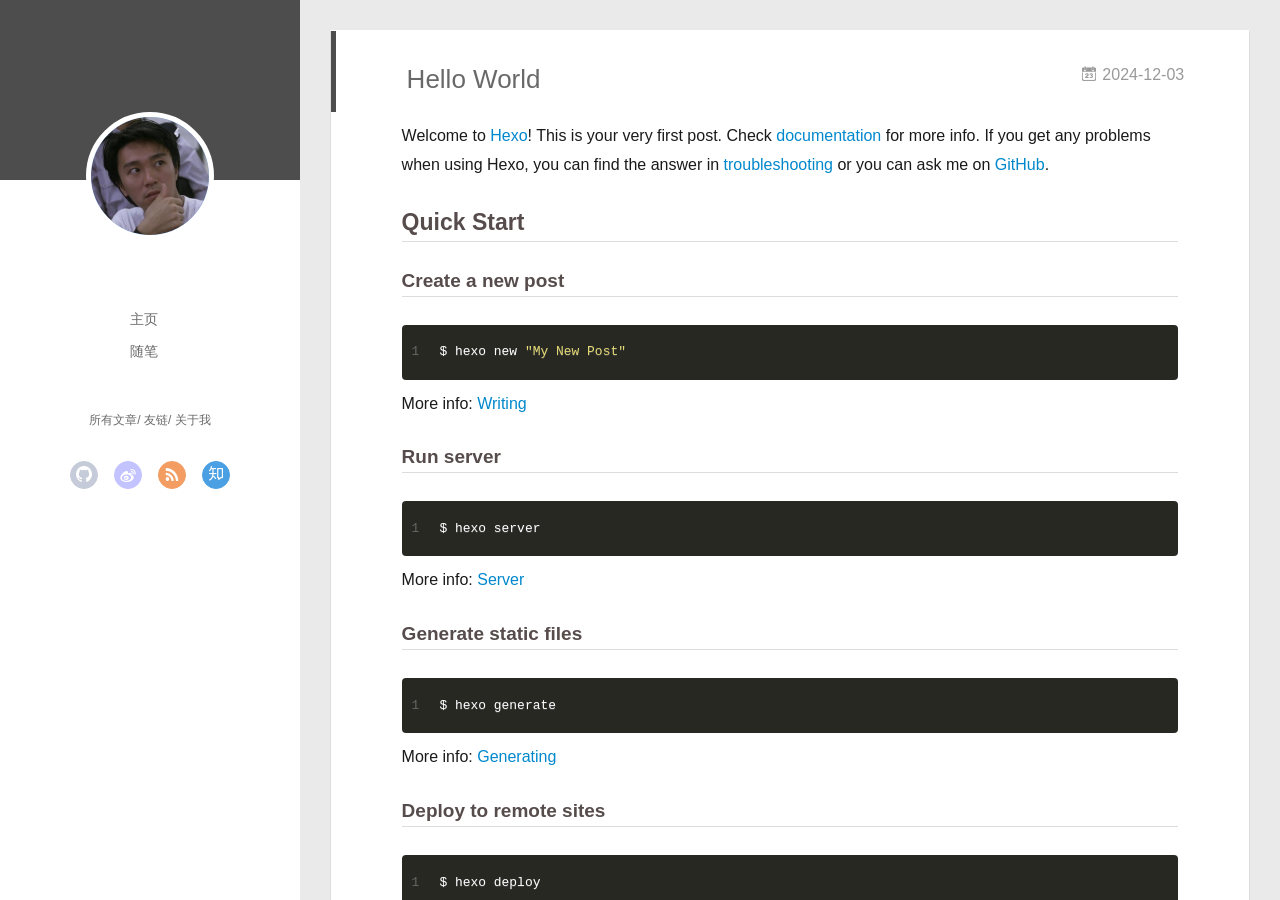
==== commit 1621d4f3: "Site updated: 2024-12-03 22:49:12" ====
--- a/index.html
+++ b/index.html
@@ -3,9 +3,11 @@
 <head>
   <meta charset="utf-8">
   
-  
+  <meta name="renderer" content="webkit">
+  <meta http-equiv="X-UA-Compatible" content="IE=edge" >
+  <link rel="dns-prefetch" href="http://example.com">
   <title>Hexo</title>
-  <meta name="viewport" content="width=device-width, initial-scale=1, shrink-to-fit=no">
+  <meta name="viewport" content="width=device-width, initial-scale=1, maximum-scale=1">
   <meta property="og:type" content="website">
 <meta property="og:title" content="Hexo">
 <meta property="og:url" content="http://example.com/index.html">
@@ -14,82 +16,161 @@
 <meta property="article:author" content="John Doe">
 <meta name="twitter:card" content="summary">
   
-    <link rel="alternate" href="/atom.xml" title="Hexo" type="application/atom+xml">
-  
-  
-    <link rel="shortcut icon" href="/favicon.png">
-  
-  
-  
-<link rel="stylesheet" href="/css/style.css">
-
-  
-    
-<link rel="stylesheet" href="/fancybox/jquery.fancybox.min.css">
-
-  
-  
+    <link rel="alternative" href="/atom.xml" title="Hexo" type="application/atom+xml">
+  
+  
+    <link rel="icon" href="/favicon.png">
+  
+  <link rel="stylesheet" type="text/css" href="/./main.0cf68a.css">
+  <style type="text/css">
+  
+    #container.show {
+      background: linear-gradient(200deg,#a0cfe4,#e8c37e);
+    }
+  </style>
+  
+
+  
+
 <meta name="generator" content="Hexo 7.3.0"></head>
 
 <body>
-  <div id="container">
-    <div id="wrap">
-      <header id="header">
-  <div id="banner"></div>
-  <div id="header-outer" class="outer">
-    <div id="header-title" class="inner">
-      <h1 id="logo-wrap">
-        <a href="/" id="logo">Hexo</a>
-      </h1>
-      
-    </div>
-    <div id="header-inner" class="inner">
-      <nav id="main-nav">
-        <a id="main-nav-toggle" class="nav-icon"><span class="fa fa-bars"></span></a>
-        
-          <a class="main-nav-link" href="/">Home</a>
-        
-          <a class="main-nav-link" href="/archives">Archives</a>
-        
-      </nav>
-      <nav id="sub-nav">
-        
-        
-          <a class="nav-icon" href="/atom.xml" title="RSS Feed"><span class="fa fa-rss"></span></a>
-        
-        <a class="nav-icon nav-search-btn" title="Search"><span class="fa fa-search"></span></a>
-      </nav>
-      <div id="search-form-wrap">
-        <form action="//google.com/search" method="get" accept-charset="UTF-8" class="search-form"><input type="search" name="q" class="search-form-input" placeholder="Search"><button type="submit" class="search-form-submit">&#xF002;</button><input type="hidden" name="sitesearch" value="http://example.com"></form>
-      </div>
-    </div>
-  </div>
-</header>
-
-      <div class="outer">
-        <section id="main">
-  
-    <article id="post-hello-world" class="h-entry article article-type-post" itemprop="blogPost" itemscope itemtype="https://schema.org/BlogPosting">
-  <div class="article-meta">
-    <a href="/2024/12/03/hello-world/" class="article-date">
-  <time class="dt-published" datetime="2024-12-03T14:15:52.408Z" itemprop="datePublished">2024-12-03</time>
+  <div id="container" q-class="show:isCtnShow">
+    <canvas id="anm-canvas" class="anm-canvas"></canvas>
+    <div class="left-col" q-class="show:isShow">
+      
+<div class="overlay" style="background: #4d4d4d"></div>
+<div class="intrude-less">
+	<header id="header" class="inner">
+		<a href="/" class="profilepic">
+			<img src="/img/zhou.jpg" class="js-avatar">
+		</a>
+		<hgroup>
+		  <h1 class="header-author"><a href="/"></a></h1>
+		</hgroup>
+		
+
+		<nav class="header-menu">
+			<ul>
+			
+				<li><a href="/">主页</a></li>
+	        
+				<li><a href="/tags/%E9%9A%8F%E7%AC%94/">随笔</a></li>
+	        
+			</ul>
+		</nav>
+		<nav class="header-smart-menu">
+    		
+    			
+    			<a q-on="click: openSlider(e, 'innerArchive')" href="javascript:void(0)">所有文章</a>
+    			
+            
+    			
+    			<a q-on="click: openSlider(e, 'friends')" href="javascript:void(0)">友链</a>
+    			
+            
+    			
+    			<a q-on="click: openSlider(e, 'aboutme')" href="javascript:void(0)">关于我</a>
+    			
+            
+		</nav>
+		<nav class="header-nav">
+			<div class="social">
+				
+					<a class="github" target="_blank" href="#" title="github"><i class="icon-github"></i></a>
+		        
+					<a class="weibo" target="_blank" href="#" title="weibo"><i class="icon-weibo"></i></a>
+		        
+					<a class="rss" target="_blank" href="#" title="rss"><i class="icon-rss"></i></a>
+		        
+					<a class="zhihu" target="_blank" href="#" title="zhihu"><i class="icon-zhihu"></i></a>
+		        
+			</div>
+		</nav>
+	</header>		
+</div>
+
+    </div>
+    <div class="mid-col" q-class="show:isShow,hide:isShow|isFalse">
+      
+<nav id="mobile-nav">
+  	<div class="overlay js-overlay" style="background: #4d4d4d"></div>
+	<div class="btnctn js-mobile-btnctn">
+  		<div class="slider-trigger list" q-on="click: openSlider(e)"><i class="icon icon-sort"></i></div>
+	</div>
+	<div class="intrude-less">
+		<header id="header" class="inner">
+			<div class="profilepic">
+				<img src="/img/zhou.jpg" class="js-avatar">
+			</div>
+			<hgroup>
+			  <h1 class="header-author js-header-author"></h1>
+			</hgroup>
+			
+			
+			
+				
+			
+				
+			
+			
+			
+			<nav class="header-nav">
+				<div class="social">
+					
+						<a class="github" target="_blank" href="#" title="github"><i class="icon-github"></i></a>
+			        
+						<a class="weibo" target="_blank" href="#" title="weibo"><i class="icon-weibo"></i></a>
+			        
+						<a class="rss" target="_blank" href="#" title="rss"><i class="icon-rss"></i></a>
+			        
+						<a class="zhihu" target="_blank" href="#" title="zhihu"><i class="icon-zhihu"></i></a>
+			        
+				</div>
+			</nav>
+
+			<nav class="header-menu js-header-menu">
+				<ul style="width: 50%">
+				
+				
+					<li style="width: 50%"><a href="/">主页</a></li>
+		        
+					<li style="width: 50%"><a href="/tags/%E9%9A%8F%E7%AC%94/">随笔</a></li>
+		        
+				</ul>
+			</nav>
+		</header>				
+	</div>
+	<div class="mobile-mask" style="display:none" q-show="isShow"></div>
+</nav>
+
+      <div id="wrapper" class="body-wrap">
+        <div class="menu-l">
+          <div class="canvas-wrap">
+            <canvas data-colors="#eaeaea" data-sectionHeight="100" data-contentId="js-content" id="myCanvas1" class="anm-canvas"></canvas>
+          </div>
+          <div id="js-content" class="content-ll">
+            
+  
+    <article id="post-hello-world" class="article article-type-post  article-index" itemscope itemprop="blogPost">
+  <div class="article-inner">
+    
+      <header class="article-header">
+        
+  
+    <h1 itemprop="name">
+      <a class="article-title" href="/2024/12/03/hello-world/">Hello World</a>
+    </h1>
+  
+
+        
+        <a href="/2024/12/03/hello-world/" class="archive-article-date">
+  	<time datetime="2024-12-03T14:15:52.408Z" itemprop="datePublished"><i class="icon-calendar icon"></i>2024-12-03</time>
 </a>
-    
-  </div>
-  <div class="article-inner">
-    
-    
-      <header class="article-header">
-        
-  
-    <h1 itemprop="name">
-      <a class="p-name article-title" href="/2024/12/03/hello-world/">Hello World</a>
-    </h1>
-  
-
+        
       </header>
     
-    <div class="e-content article-entry" itemprop="articleBody">
+    <div class="article-entry" itemprop="articleBody">
       
         <p>Welcome to <a target="_blank" rel="noopener" href="https://hexo.io/">Hexo</a>! This is your very first post. Check <a target="_blank" rel="noopener" href="https://hexo.io/docs/">documentation</a> for more info. If you get any problems when using Hexo, you can find the answer in <a target="_blank" rel="noopener" href="https://hexo.io/docs/troubleshooting.html">troubleshooting</a> or you can ask me on <a target="_blank" rel="noopener" href="https://github.com/hexojs/hexo/issues">GitHub</a>.</p>
 <h2 id="Quick-Start"><a href="#Quick-Start" class="headerlink" title="Quick Start"></a>Quick Start</h2><h3 id="Create-a-new-post"><a href="#Create-a-new-post" class="headerlink" title="Create a new post"></a>Create a new post</h3><figure class="highlight bash"><table><tr><td class="gutter"><pre><span class="line">1</span><br></pre></td><td class="code"><pre><span class="line">$ hexo new <span class="string">&quot;My New Post&quot;</span></span><br></pre></td></tr></table></figure>
@@ -104,102 +185,296 @@
 <h3 id="Deploy-to-remote-sites"><a href="#Deploy-to-remote-sites" class="headerlink" title="Deploy to remote sites"></a>Deploy to remote sites</h3><figure class="highlight bash"><table><tr><td class="gutter"><pre><span class="line">1</span><br></pre></td><td class="code"><pre><span class="line">$ hexo deploy</span><br></pre></td></tr></table></figure>
 
 <p>More info: <a target="_blank" rel="noopener" href="https://hexo.io/docs/one-command-deployment.html">Deployment</a></p>
-
-      
-    </div>
-    <footer class="article-footer">
-      <a data-url="http://example.com/2024/12/03/hello-world/" data-id="cm48jx3z20000h0xzdyfm0y1i" data-title="Hello World" class="article-share-link"><span class="fa fa-share">Share</span></a>
-      
-      
-      
-    </footer>
+<p>显示效果：</p>
+<p><img src="/2024/12/03/hello-world/image-20241203223947413.png" alt="image-20241203223947413"></p>
+
+      
+
+      
+    </div>
+    <div class="article-info article-info-index">
+      
+      
+      
+
+      
+        <p class="article-more-link">
+          <a class="article-more-a" href="/2024/12/03/hello-world/">展开全文 >></a>
+        </p>
+      
+
+      
+      <div class="clearfix"></div>
+    </div>
   </div>
-  
 </article>
 
-
-
-  
-
-
-</section>
-        
-          <aside id="sidebar">
-  
-    
-
-  
-    
-
-  
-    
-  
-    
-  <div class="widget-wrap">
-    <h3 class="widget-title">Archives</h3>
-    <div class="widget">
-      <ul class="archive-list"><li class="archive-list-item"><a class="archive-list-link" href="/archives/2024/12/">December 2024</a></li></ul>
-    </div>
-  </div>
-
-
-  
-    
-  <div class="widget-wrap">
-    <h3 class="widget-title">Recent Posts</h3>
-    <div class="widget">
-      <ul>
-        
-          <li>
-            <a href="/2024/12/03/hello-world/">Hello World</a>
-          </li>
-        
-      </ul>
-    </div>
-  </div>
-
-  
+<aside class="wrap-side-operation">
+    <div class="mod-side-operation">
+        
+        <div class="jump-container" id="js-jump-container" style="display:none;">
+            <a href="javascript:void(0)" class="mod-side-operation__jump-to-top">
+                <i class="icon-font icon-back"></i>
+            </a>
+            <div id="js-jump-plan-container" class="jump-plan-container" style="top: -11px;">
+                <i class="icon-font icon-plane jump-plane"></i>
+            </div>
+        </div>
+        
+        
+    </div>
 </aside>
-        
+
+
+
+
+  
+  
+
+
+          </div>
+        </div>
       </div>
       <footer id="footer">
-  
   <div class="outer">
-    <div id="footer-info" class="inner">
-      
-      &copy; 2024 John Doe<br>
-      Powered by <a href="https://hexo.io/" target="_blank">Hexo</a>
+    <div id="footer-info">
+    	<div class="footer-left">
+    		&copy; 2024 John Doe
+    	</div>
+      	<div class="footer-right">
+      		<a href="http://hexo.io/" target="_blank">Hexo</a>  Theme <a href="https://github.com/litten/hexo-theme-yilia" target="_blank">Yilia</a> by Litten
+      	</div>
     </div>
   </div>
 </footer>
-
-    </div>
-    <nav id="mobile-nav">
-  
-    <a href="/" class="mobile-nav-link">Home</a>
-  
-    <a href="/archives" class="mobile-nav-link">Archives</a>
-  
-</nav>
-    
-
-
-<script src="/js/jquery-3.6.4.min.js"></script>
-
-
-
-  
-<script src="/fancybox/jquery.fancybox.min.js"></script>
-
-
-
-
-<script src="/js/script.js"></script>
-
-
-
-
-
+    </div>
+    <script>
+	var yiliaConfig = {
+		mathjax: false,
+		isHome: true,
+		isPost: false,
+		isArchive: false,
+		isTag: false,
+		isCategory: false,
+		open_in_new: false,
+		toc_hide_index: true,
+		root: "/",
+		innerArchive: true,
+		showTags: false
+	}
+</script>
+
+<script>!function(t){function n(e){if(r[e])return r[e].exports;var i=r[e]={exports:{},id:e,loaded:!1};return t[e].call(i.exports,i,i.exports,n),i.loaded=!0,i.exports}var r={};n.m=t,n.c=r,n.p="./",n(0)}([function(t,n,r){r(195),t.exports=r(191)},function(t,n,r){var e=r(3),i=r(52),o=r(27),u=r(28),c=r(53),f="prototype",a=function(t,n,r){var s,l,h,v,p=t&a.F,d=t&a.G,y=t&a.S,g=t&a.P,b=t&a.B,m=d?e:y?e[n]||(e[n]={}):(e[n]||{})[f],x=d?i:i[n]||(i[n]={}),w=x[f]||(x[f]={});d&&(r=n);for(s in r)l=!p&&m&&void 0!==m[s],h=(l?m:r)[s],v=b&&l?c(h,e):g&&"function"==typeof h?c(Function.call,h):h,m&&u(m,s,h,t&a.U),x[s]!=h&&o(x,s,v),g&&w[s]!=h&&(w[s]=h)};e.core=i,a.F=1,a.G=2,a.S=4,a.P=8,a.B=16,a.W=32,a.U=64,a.R=128,t.exports=a},function(t,n,r){var e=r(6);t.exports=function(t){if(!e(t))throw TypeError(t+" is not an object!");return t}},function(t,n){var r=t.exports="undefined"!=typeof window&&window.Math==Math?window:"undefined"!=typeof self&&self.Math==Math?self:Function("return this")();"number"==typeof __g&&(__g=r)},function(t,n){t.exports=function(t){try{return!!t()}catch(t){return!0}}},function(t,n){var r=t.exports="undefined"!=typeof window&&window.Math==Math?window:"undefined"!=typeof self&&self.Math==Math?self:Function("return this")();"number"==typeof __g&&(__g=r)},function(t,n){t.exports=function(t){return"object"==typeof t?null!==t:"function"==typeof t}},function(t,n,r){var e=r(126)("wks"),i=r(76),o=r(3).Symbol,u="function"==typeof o;(t.exports=function(t){return e[t]||(e[t]=u&&o[t]||(u?o:i)("Symbol."+t))}).store=e},function(t,n){var r={}.hasOwnProperty;t.exports=function(t,n){return r.call(t,n)}},function(t,n,r){var e=r(94),i=r(33);t.exports=function(t){return e(i(t))}},function(t,n,r){t.exports=!r(4)(function(){return 7!=Object.defineProperty({},"a",{get:function(){return 7}}).a})},function(t,n,r){var e=r(2),i=r(167),o=r(50),u=Object.defineProperty;n.f=r(10)?Object.defineProperty:function(t,n,r){if(e(t),n=o(n,!0),e(r),i)try{return u(t,n,r)}catch(t){}if("get"in r||"set"in r)throw TypeError("Accessors not supported!");return"value"in r&&(t[n]=r.value),t}},function(t,n,r){t.exports=!r(18)(function(){return 7!=Object.defineProperty({},"a",{get:function(){return 7}}).a})},function(t,n,r){var e=r(14),i=r(22);t.exports=r(12)?function(t,n,r){return e.f(t,n,i(1,r))}:function(t,n,r){return t[n]=r,t}},function(t,n,r){var e=r(20),i=r(58),o=r(42),u=Object.defineProperty;n.f=r(12)?Object.defineProperty:function(t,n,r){if(e(t),n=o(n,!0),e(r),i)try{return u(t,n,r)}catch(t){}if("get"in r||"set"in r)throw TypeError("Accessors not supported!");return"value"in r&&(t[n]=r.value),t}},function(t,n,r){var e=r(40)("wks"),i=r(23),o=r(5).Symbol,u="function"==typeof o;(t.exports=function(t){return e[t]||(e[t]=u&&o[t]||(u?o:i)("Symbol."+t))}).store=e},function(t,n,r){var e=r(67),i=Math.min;t.exports=function(t){return t>0?i(e(t),9007199254740991):0}},function(t,n,r){var e=r(46);t.exports=function(t){return Object(e(t))}},function(t,n){t.exports=function(t){try{return!!t()}catch(t){return!0}}},function(t,n,r){var e=r(63),i=r(34);t.exports=Object.keys||function(t){return e(t,i)}},function(t,n,r){var e=r(21);t.exports=function(t){if(!e(t))throw TypeError(t+" is not an object!");return t}},function(t,n){t.exports=function(t){return"object"==typeof t?null!==t:"function"==typeof t}},function(t,n){t.exports=function(t,n){return{enumerable:!(1&t),configurable:!(2&t),writable:!(4&t),value:n}}},function(t,n){var r=0,e=Math.random();t.exports=function(t){return"Symbol(".concat(void 0===t?"":t,")_",(++r+e).toString(36))}},function(t,n){var r={}.hasOwnProperty;t.exports=function(t,n){return r.call(t,n)}},function(t,n){var r=t.exports={version:"2.4.0"};"number"==typeof __e&&(__e=r)},function(t,n){t.exports=function(t){if("function"!=typeof t)throw TypeError(t+" is not a function!");return t}},function(t,n,r){var e=r(11),i=r(66);t.exports=r(10)?function(t,n,r){return e.f(t,n,i(1,r))}:function(t,n,r){return t[n]=r,t}},function(t,n,r){var e=r(3),i=r(27),o=r(24),u=r(76)("src"),c="toString",f=Function[c],a=(""+f).split(c);r(52).inspectSource=function(t){return f.call(t)},(t.exports=function(t,n,r,c){var f="function"==typeof r;f&&(o(r,"name")||i(r,"name",n)),t[n]!==r&&(f&&(o(r,u)||i(r,u,t[n]?""+t[n]:a.join(String(n)))),t===e?t[n]=r:c?t[n]?t[n]=r:i(t,n,r):(delete t[n],i(t,n,r)))})(Function.prototype,c,function(){return"function"==typeof this&&this[u]||f.call(this)})},function(t,n,r){var e=r(1),i=r(4),o=r(46),u=function(t,n,r,e){var i=String(o(t)),u="<"+n;return""!==r&&(u+=" "+r+'="'+String(e).replace(/"/g,"&quot;")+'"'),u+">"+i+"</"+n+">"};t.exports=function(t,n){var r={};r[t]=n(u),e(e.P+e.F*i(function(){var n=""[t]('"');return n!==n.toLowerCase()||n.split('"').length>3}),"String",r)}},function(t,n,r){var e=r(115),i=r(46);t.exports=function(t){return e(i(t))}},function(t,n,r){var e=r(116),i=r(66),o=r(30),u=r(50),c=r(24),f=r(167),a=Object.getOwnPropertyDescriptor;n.f=r(10)?a:function(t,n){if(t=o(t),n=u(n,!0),f)try{return a(t,n)}catch(t){}if(c(t,n))return i(!e.f.call(t,n),t[n])}},function(t,n,r){var e=r(24),i=r(17),o=r(145)("IE_PROTO"),u=Object.prototype;t.exports=Object.getPrototypeOf||function(t){return t=i(t),e(t,o)?t[o]:"function"==typeof t.constructor&&t instanceof t.constructor?t.constructor.prototype:t instanceof Object?u:null}},function(t,n){t.exports=function(t){if(void 0==t)throw TypeError("Can't call method on  "+t);return t}},function(t,n){t.exports="constructor,hasOwnProperty,isPrototypeOf,propertyIsEnumerable,toLocaleString,toString,valueOf".split(",")},function(t,n){t.exports={}},function(t,n){t.exports=!0},function(t,n){n.f={}.propertyIsEnumerable},function(t,n,r){var e=r(14).f,i=r(8),o=r(15)("toStringTag");t.exports=function(t,n,r){t&&!i(t=r?t:t.prototype,o)&&e(t,o,{configurable:!0,value:n})}},function(t,n,r){var e=r(40)("keys"),i=r(23);t.exports=function(t){return e[t]||(e[t]=i(t))}},function(t,n,r){var e=r(5),i="__core-js_shared__",o=e[i]||(e[i]={});t.exports=function(t){return o[t]||(o[t]={})}},function(t,n){var r=Math.ceil,e=Math.floor;t.exports=function(t){return isNaN(t=+t)?0:(t>0?e:r)(t)}},function(t,n,r){var e=r(21);t.exports=function(t,n){if(!e(t))return t;var r,i;if(n&&"function"==typeof(r=t.toString)&&!e(i=r.call(t)))return i;if("function"==typeof(r=t.valueOf)&&!e(i=r.call(t)))return i;if(!n&&"function"==typeof(r=t.toString)&&!e(i=r.call(t)))return i;throw TypeError("Can't convert object to primitive value")}},function(t,n,r){var e=r(5),i=r(25),o=r(36),u=r(44),c=r(14).f;t.exports=function(t){var n=i.Symbol||(i.Symbol=o?{}:e.Symbol||{});"_"==t.charAt(0)||t in n||c(n,t,{value:u.f(t)})}},function(t,n,r){n.f=r(15)},function(t,n){var r={}.toString;t.exports=function(t){return r.call(t).slice(8,-1)}},function(t,n){t.exports=function(t){if(void 0==t)throw TypeError("Can't call method on  "+t);return t}},function(t,n,r){var e=r(4);t.exports=function(t,n){return!!t&&e(function(){n?t.call(null,function(){},1):t.call(null)})}},function(t,n,r){var e=r(53),i=r(115),o=r(17),u=r(16),c=r(203);t.exports=function(t,n){var r=1==t,f=2==t,a=3==t,s=4==t,l=6==t,h=5==t||l,v=n||c;return function(n,c,p){for(var d,y,g=o(n),b=i(g),m=e(c,p,3),x=u(b.length),w=0,S=r?v(n,x):f?v(n,0):void 0;x>w;w++)if((h||w in b)&&(d=b[w],y=m(d,w,g),t))if(r)S[w]=y;else if(y)switch(t){case 3:return!0;case 5:return d;case 6:return w;case 2:S.push(d)}else if(s)return!1;return l?-1:a||s?s:S}}},function(t,n,r){var e=r(1),i=r(52),o=r(4);t.exports=function(t,n){var r=(i.Object||{})[t]||Object[t],u={};u[t]=n(r),e(e.S+e.F*o(function(){r(1)}),"Object",u)}},function(t,n,r){var e=r(6);t.exports=function(t,n){if(!e(t))return t;var r,i;if(n&&"function"==typeof(r=t.toString)&&!e(i=r.call(t)))return i;if("function"==typeof(r=t.valueOf)&&!e(i=r.call(t)))return i;if(!n&&"function"==typeof(r=t.toString)&&!e(i=r.call(t)))return i;throw TypeError("Can't convert object to primitive value")}},function(t,n,r){var e=r(5),i=r(25),o=r(91),u=r(13),c="prototype",f=function(t,n,r){var a,s,l,h=t&f.F,v=t&f.G,p=t&f.S,d=t&f.P,y=t&f.B,g=t&f.W,b=v?i:i[n]||(i[n]={}),m=b[c],x=v?e:p?e[n]:(e[n]||{})[c];v&&(r=n);for(a in r)(s=!h&&x&&void 0!==x[a])&&a in b||(l=s?x[a]:r[a],b[a]=v&&"function"!=typeof x[a]?r[a]:y&&s?o(l,e):g&&x[a]==l?function(t){var n=function(n,r,e){if(this instanceof t){switch(arguments.length){case 0:return new t;case 1:return new t(n);case 2:return new t(n,r)}return new t(n,r,e)}return t.apply(this,arguments)};return n[c]=t[c],n}(l):d&&"function"==typeof l?o(Function.call,l):l,d&&((b.virtual||(b.virtual={}))[a]=l,t&f.R&&m&&!m[a]&&u(m,a,l)))};f.F=1,f.G=2,f.S=4,f.P=8,f.B=16,f.W=32,f.U=64,f.R=128,t.exports=f},function(t,n){var r=t.exports={version:"2.4.0"};"number"==typeof __e&&(__e=r)},function(t,n,r){var e=r(26);t.exports=function(t,n,r){if(e(t),void 0===n)return t;switch(r){case 1:return function(r){return t.call(n,r)};case 2:return function(r,e){return t.call(n,r,e)};case 3:return function(r,e,i){return t.call(n,r,e,i)}}return function(){return t.apply(n,arguments)}}},function(t,n,r){var e=r(183),i=r(1),o=r(126)("metadata"),u=o.store||(o.store=new(r(186))),c=function(t,n,r){var i=u.get(t);if(!i){if(!r)return;u.set(t,i=new e)}var o=i.get(n);if(!o){if(!r)return;i.set(n,o=new e)}return o},f=function(t,n,r){var e=c(n,r,!1);return void 0!==e&&e.has(t)},a=function(t,n,r){var e=c(n,r,!1);return void 0===e?void 0:e.get(t)},s=function(t,n,r,e){c(r,e,!0).set(t,n)},l=function(t,n){var r=c(t,n,!1),e=[];return r&&r.forEach(function(t,n){e.push(n)}),e},h=function(t){return void 0===t||"symbol"==typeof t?t:String(t)},v=function(t){i(i.S,"Reflect",t)};t.exports={store:u,map:c,has:f,get:a,set:s,keys:l,key:h,exp:v}},function(t,n,r){"use strict";if(r(10)){var e=r(69),i=r(3),o=r(4),u=r(1),c=r(127),f=r(152),a=r(53),s=r(68),l=r(66),h=r(27),v=r(73),p=r(67),d=r(16),y=r(75),g=r(50),b=r(24),m=r(180),x=r(114),w=r(6),S=r(17),_=r(137),O=r(70),E=r(32),P=r(71).f,j=r(154),F=r(76),M=r(7),A=r(48),N=r(117),T=r(146),I=r(155),k=r(80),L=r(123),R=r(74),C=r(130),D=r(160),U=r(11),W=r(31),G=U.f,B=W.f,V=i.RangeError,z=i.TypeError,q=i.Uint8Array,K="ArrayBuffer",J="Shared"+K,Y="BYTES_PER_ELEMENT",H="prototype",$=Array[H],X=f.ArrayBuffer,Q=f.DataView,Z=A(0),tt=A(2),nt=A(3),rt=A(4),et=A(5),it=A(6),ot=N(!0),ut=N(!1),ct=I.values,ft=I.keys,at=I.entries,st=$.lastIndexOf,lt=$.reduce,ht=$.reduceRight,vt=$.join,pt=$.sort,dt=$.slice,yt=$.toString,gt=$.toLocaleString,bt=M("iterator"),mt=M("toStringTag"),xt=F("typed_constructor"),wt=F("def_constructor"),St=c.CONSTR,_t=c.TYPED,Ot=c.VIEW,Et="Wrong length!",Pt=A(1,function(t,n){return Tt(T(t,t[wt]),n)}),jt=o(function(){return 1===new q(new Uint16Array([1]).buffer)[0]}),Ft=!!q&&!!q[H].set&&o(function(){new q(1).set({})}),Mt=function(t,n){if(void 0===t)throw z(Et);var r=+t,e=d(t);if(n&&!m(r,e))throw V(Et);return e},At=function(t,n){var r=p(t);if(r<0||r%n)throw V("Wrong offset!");return r},Nt=function(t){if(w(t)&&_t in t)return t;throw z(t+" is not a typed array!")},Tt=function(t,n){if(!(w(t)&&xt in t))throw z("It is not a typed array constructor!");return new t(n)},It=function(t,n){return kt(T(t,t[wt]),n)},kt=function(t,n){for(var r=0,e=n.length,i=Tt(t,e);e>r;)i[r]=n[r++];return i},Lt=function(t,n,r){G(t,n,{get:function(){return this._d[r]}})},Rt=function(t){var n,r,e,i,o,u,c=S(t),f=arguments.length,s=f>1?arguments[1]:void 0,l=void 0!==s,h=j(c);if(void 0!=h&&!_(h)){for(u=h.call(c),e=[],n=0;!(o=u.next()).done;n++)e.push(o.value);c=e}for(l&&f>2&&(s=a(s,arguments[2],2)),n=0,r=d(c.length),i=Tt(this,r);r>n;n++)i[n]=l?s(c[n],n):c[n];return i},Ct=function(){for(var t=0,n=arguments.length,r=Tt(this,n);n>t;)r[t]=arguments[t++];return r},Dt=!!q&&o(function(){gt.call(new q(1))}),Ut=function(){return gt.apply(Dt?dt.call(Nt(this)):Nt(this),arguments)},Wt={copyWithin:function(t,n){return D.call(Nt(this),t,n,arguments.length>2?arguments[2]:void 0)},every:function(t){return rt(Nt(this),t,arguments.length>1?arguments[1]:void 0)},fill:function(t){return C.apply(Nt(this),arguments)},filter:function(t){return It(this,tt(Nt(this),t,arguments.length>1?arguments[1]:void 0))},find:function(t){return et(Nt(this),t,arguments.length>1?arguments[1]:void 0)},findIndex:function(t){return it(Nt(this),t,arguments.length>1?arguments[1]:void 0)},forEach:function(t){Z(Nt(this),t,arguments.length>1?arguments[1]:void 0)},indexOf:function(t){return ut(Nt(this),t,arguments.length>1?arguments[1]:void 0)},includes:function(t){return ot(Nt(this),t,arguments.length>1?arguments[1]:void 0)},join:function(t){return vt.apply(Nt(this),arguments)},lastIndexOf:function(t){return st.apply(Nt(this),arguments)},map:function(t){return Pt(Nt(this),t,arguments.length>1?arguments[1]:void 0)},reduce:function(t){return lt.apply(Nt(this),arguments)},reduceRight:function(t){return ht.apply(Nt(this),arguments)},reverse:function(){for(var t,n=this,r=Nt(n).length,e=Math.floor(r/2),i=0;i<e;)t=n[i],n[i++]=n[--r],n[r]=t;return n},some:function(t){return nt(Nt(this),t,arguments.length>1?arguments[1]:void 0)},sort:function(t){return pt.call(Nt(this),t)},subarray:function(t,n){var r=Nt(this),e=r.length,i=y(t,e);return new(T(r,r[wt]))(r.buffer,r.byteOffset+i*r.BYTES_PER_ELEMENT,d((void 0===n?e:y(n,e))-i))}},Gt=function(t,n){return It(this,dt.call(Nt(this),t,n))},Bt=function(t){Nt(this);var n=At(arguments[1],1),r=this.length,e=S(t),i=d(e.length),o=0;if(i+n>r)throw V(Et);for(;o<i;)this[n+o]=e[o++]},Vt={entries:function(){return at.call(Nt(this))},keys:function(){return ft.call(Nt(this))},values:function(){return ct.call(Nt(this))}},zt=function(t,n){return w(t)&&t[_t]&&"symbol"!=typeof n&&n in t&&String(+n)==String(n)},qt=function(t,n){return zt(t,n=g(n,!0))?l(2,t[n]):B(t,n)},Kt=function(t,n,r){return!(zt(t,n=g(n,!0))&&w(r)&&b(r,"value"))||b(r,"get")||b(r,"set")||r.configurable||b(r,"writable")&&!r.writable||b(r,"enumerable")&&!r.enumerable?G(t,n,r):(t[n]=r.value,t)};St||(W.f=qt,U.f=Kt),u(u.S+u.F*!St,"Object",{getOwnPropertyDescriptor:qt,defineProperty:Kt}),o(function(){yt.call({})})&&(yt=gt=function(){return vt.call(this)});var Jt=v({},Wt);v(Jt,Vt),h(Jt,bt,Vt.values),v(Jt,{slice:Gt,set:Bt,constructor:function(){},toString:yt,toLocaleString:Ut}),Lt(Jt,"buffer","b"),Lt(Jt,"byteOffset","o"),Lt(Jt,"byteLength","l"),Lt(Jt,"length","e"),G(Jt,mt,{get:function(){return this[_t]}}),t.exports=function(t,n,r,f){f=!!f;var a=t+(f?"Clamped":"")+"Array",l="Uint8Array"!=a,v="get"+t,p="set"+t,y=i[a],g=y||{},b=y&&E(y),m=!y||!c.ABV,S={},_=y&&y[H],j=function(t,r){var e=t._d;return e.v[v](r*n+e.o,jt)},F=function(t,r,e){var i=t._d;f&&(e=(e=Math.round(e))<0?0:e>255?255:255&e),i.v[p](r*n+i.o,e,jt)},M=function(t,n){G(t,n,{get:function(){return j(this,n)},set:function(t){return F(this,n,t)},enumerable:!0})};m?(y=r(function(t,r,e,i){s(t,y,a,"_d");var o,u,c,f,l=0,v=0;if(w(r)){if(!(r instanceof X||(f=x(r))==K||f==J))return _t in r?kt(y,r):Rt.call(y,r);o=r,v=At(e,n);var p=r.byteLength;if(void 0===i){if(p%n)throw V(Et);if((u=p-v)<0)throw V(Et)}else if((u=d(i)*n)+v>p)throw V(Et);c=u/n}else c=Mt(r,!0),u=c*n,o=new X(u);for(h(t,"_d",{b:o,o:v,l:u,e:c,v:new Q(o)});l<c;)M(t,l++)}),_=y[H]=O(Jt),h(_,"constructor",y)):L(function(t){new y(null),new y(t)},!0)||(y=r(function(t,r,e,i){s(t,y,a);var o;return w(r)?r instanceof X||(o=x(r))==K||o==J?void 0!==i?new g(r,At(e,n),i):void 0!==e?new g(r,At(e,n)):new g(r):_t in r?kt(y,r):Rt.call(y,r):new g(Mt(r,l))}),Z(b!==Function.prototype?P(g).concat(P(b)):P(g),function(t){t in y||h(y,t,g[t])}),y[H]=_,e||(_.constructor=y));var A=_[bt],N=!!A&&("values"==A.name||void 0==A.name),T=Vt.values;h(y,xt,!0),h(_,_t,a),h(_,Ot,!0),h(_,wt,y),(f?new y(1)[mt]==a:mt in _)||G(_,mt,{get:function(){return a}}),S[a]=y,u(u.G+u.W+u.F*(y!=g),S),u(u.S,a,{BYTES_PER_ELEMENT:n,from:Rt,of:Ct}),Y in _||h(_,Y,n),u(u.P,a,Wt),R(a),u(u.P+u.F*Ft,a,{set:Bt}),u(u.P+u.F*!N,a,Vt),u(u.P+u.F*(_.toString!=yt),a,{toString:yt}),u(u.P+u.F*o(function(){new y(1).slice()}),a,{slice:Gt}),u(u.P+u.F*(o(function(){return[1,2].toLocaleString()!=new y([1,2]).toLocaleString()})||!o(function(){_.toLocaleString.call([1,2])})),a,{toLocaleString:Ut}),k[a]=N?A:T,e||N||h(_,bt,T)}}else t.exports=function(){}},function(t,n){var r={}.toString;t.exports=function(t){return r.call(t).slice(8,-1)}},function(t,n,r){var e=r(21),i=r(5).document,o=e(i)&&e(i.createElement);t.exports=function(t){return o?i.createElement(t):{}}},function(t,n,r){t.exports=!r(12)&&!r(18)(function(){return 7!=Object.defineProperty(r(57)("div"),"a",{get:function(){return 7}}).a})},function(t,n,r){"use strict";var e=r(36),i=r(51),o=r(64),u=r(13),c=r(8),f=r(35),a=r(96),s=r(38),l=r(103),h=r(15)("iterator"),v=!([].keys&&"next"in[].keys()),p="keys",d="values",y=function(){return this};t.exports=function(t,n,r,g,b,m,x){a(r,n,g);var w,S,_,O=function(t){if(!v&&t in F)return F[t];switch(t){case p:case d:return function(){return new r(this,t)}}return function(){return new r(this,t)}},E=n+" Iterator",P=b==d,j=!1,F=t.prototype,M=F[h]||F["@@iterator"]||b&&F[b],A=M||O(b),N=b?P?O("entries"):A:void 0,T="Array"==n?F.entries||M:M;if(T&&(_=l(T.call(new t)))!==Object.prototype&&(s(_,E,!0),e||c(_,h)||u(_,h,y)),P&&M&&M.name!==d&&(j=!0,A=function(){return M.call(this)}),e&&!x||!v&&!j&&F[h]||u(F,h,A),f[n]=A,f[E]=y,b)if(w={values:P?A:O(d),keys:m?A:O(p),entries:N},x)for(S in w)S in F||o(F,S,w[S]);else i(i.P+i.F*(v||j),n,w);return w}},function(t,n,r){var e=r(20),i=r(100),o=r(34),u=r(39)("IE_PROTO"),c=function(){},f="prototype",a=function(){var t,n=r(57)("iframe"),e=o.length;for(n.style.display="none",r(93).appendChild(n),n.src="javascript:",t=n.contentWindow.document,t.open(),t.write("<script>document.F=Object<\/script>"),t.close(),a=t.F;e--;)delete a[f][o[e]];return a()};t.exports=Object.create||function(t,n){var r;return null!==t?(c[f]=e(t),r=new c,c[f]=null,r[u]=t):r=a(),void 0===n?r:i(r,n)}},function(t,n,r){var e=r(63),i=r(34).concat("length","prototype");n.f=Object.getOwnPropertyNames||function(t){return e(t,i)}},function(t,n){n.f=Object.getOwnPropertySymbols},function(t,n,r){var e=r(8),i=r(9),o=r(90)(!1),u=r(39)("IE_PROTO");t.exports=function(t,n){var r,c=i(t),f=0,a=[];for(r in c)r!=u&&e(c,r)&&a.push(r);for(;n.length>f;)e(c,r=n[f++])&&(~o(a,r)||a.push(r));return a}},function(t,n,r){t.exports=r(13)},function(t,n,r){var e=r(76)("meta"),i=r(6),o=r(24),u=r(11).f,c=0,f=Object.isExtensible||function(){return!0},a=!r(4)(function(){return f(Object.preventExtensions({}))}),s=function(t){u(t,e,{value:{i:"O"+ ++c,w:{}}})},l=function(t,n){if(!i(t))return"symbol"==typeof t?t:("string"==typeof t?"S":"P")+t;if(!o(t,e)){if(!f(t))return"F";if(!n)return"E";s(t)}return t[e].i},h=function(t,n){if(!o(t,e)){if(!f(t))return!0;if(!n)return!1;s(t)}return t[e].w},v=function(t){return a&&p.NEED&&f(t)&&!o(t,e)&&s(t),t},p=t.exports={KEY:e,NEED:!1,fastKey:l,getWeak:h,onFreeze:v}},function(t,n){t.exports=function(t,n){return{enumerable:!(1&t),configurable:!(2&t),writable:!(4&t),value:n}}},function(t,n){var r=Math.ceil,e=Math.floor;t.exports=function(t){return isNaN(t=+t)?0:(t>0?e:r)(t)}},function(t,n){t.exports=function(t,n,r,e){if(!(t instanceof n)||void 0!==e&&e in t)throw TypeError(r+": incorrect invocation!");return t}},function(t,n){t.exports=!1},function(t,n,r){var e=r(2),i=r(173),o=r(133),u=r(145)("IE_PROTO"),c=function(){},f="prototype",a=function(){var t,n=r(132)("iframe"),e=o.length;for(n.style.display="none",r(135).appendChild(n),n.src="javascript:",t=n.contentWindow.document,t.open(),t.write("<script>document.F=Object<\/script>"),t.close(),a=t.F;e--;)delete a[f][o[e]];return a()};t.exports=Object.create||function(t,n){var r;return null!==t?(c[f]=e(t),r=new c,c[f]=null,r[u]=t):r=a(),void 0===n?r:i(r,n)}},function(t,n,r){var e=r(175),i=r(133).concat("length","prototype");n.f=Object.getOwnPropertyNames||function(t){return e(t,i)}},function(t,n,r){var e=r(175),i=r(133);t.exports=Object.keys||function(t){return e(t,i)}},function(t,n,r){var e=r(28);t.exports=function(t,n,r){for(var i in n)e(t,i,n[i],r);return t}},function(t,n,r){"use strict";var e=r(3),i=r(11),o=r(10),u=r(7)("species");t.exports=function(t){var n=e[t];o&&n&&!n[u]&&i.f(n,u,{configurable:!0,get:function(){return this}})}},function(t,n,r){var e=r(67),i=Math.max,o=Math.min;t.exports=function(t,n){return t=e(t),t<0?i(t+n,0):o(t,n)}},function(t,n){var r=0,e=Math.random();t.exports=function(t){return"Symbol(".concat(void 0===t?"":t,")_",(++r+e).toString(36))}},function(t,n,r){var e=r(33);t.exports=function(t){return Object(e(t))}},function(t,n,r){var e=r(7)("unscopables"),i=Array.prototype;void 0==i[e]&&r(27)(i,e,{}),t.exports=function(t){i[e][t]=!0}},function(t,n,r){var e=r(53),i=r(169),o=r(137),u=r(2),c=r(16),f=r(154),a={},s={},n=t.exports=function(t,n,r,l,h){var v,p,d,y,g=h?function(){return t}:f(t),b=e(r,l,n?2:1),m=0;if("function"!=typeof g)throw TypeError(t+" is not iterable!");if(o(g)){for(v=c(t.length);v>m;m++)if((y=n?b(u(p=t[m])[0],p[1]):b(t[m]))===a||y===s)return y}else for(d=g.call(t);!(p=d.next()).done;)if((y=i(d,b,p.value,n))===a||y===s)return y};n.BREAK=a,n.RETURN=s},function(t,n){t.exports={}},function(t,n,r){var e=r(11).f,i=r(24),o=r(7)("toStringTag");t.exports=function(t,n,r){t&&!i(t=r?t:t.prototype,o)&&e(t,o,{configurable:!0,value:n})}},function(t,n,r){var e=r(1),i=r(46),o=r(4),u=r(150),c="["+u+"]",f="​+",a=RegExp("^"+c+c+"*"),s=RegExp(c+c+"*$"),l=function(t,n,r){var i={},c=o(function(){return!!u[t]()||f[t]()!=f}),a=i[t]=c?n(h):u[t];r&&(i[r]=a),e(e.P+e.F*c,"String",i)},h=l.trim=function(t,n){return t=String(i(t)),1&n&&(t=t.replace(a,"")),2&n&&(t=t.replace(s,"")),t};t.exports=l},function(t,n,r){t.exports={default:r(86),__esModule:!0}},function(t,n,r){t.exports={default:r(87),__esModule:!0}},function(t,n,r){"use strict";function e(t){return t&&t.__esModule?t:{default:t}}n.__esModule=!0;var i=r(84),o=e(i),u=r(83),c=e(u),f="function"==typeof c.default&&"symbol"==typeof o.default?function(t){return typeof t}:function(t){return t&&"function"==typeof c.default&&t.constructor===c.default&&t!==c.default.prototype?"symbol":typeof t};n.default="function"==typeof c.default&&"symbol"===f(o.default)?function(t){return void 0===t?"undefined":f(t)}:function(t){return t&&"function"==typeof c.default&&t.constructor===c.default&&t!==c.default.prototype?"symbol":void 0===t?"undefined":f(t)}},function(t,n,r){r(110),r(108),r(111),r(112),t.exports=r(25).Symbol},function(t,n,r){r(109),r(113),t.exports=r(44).f("iterator")},function(t,n){t.exports=function(t){if("function"!=typeof t)throw TypeError(t+" is not a function!");return t}},function(t,n){t.exports=function(){}},function(t,n,r){var e=r(9),i=r(106),o=r(105);t.exports=function(t){return function(n,r,u){var c,f=e(n),a=i(f.length),s=o(u,a);if(t&&r!=r){for(;a>s;)if((c=f[s++])!=c)return!0}else for(;a>s;s++)if((t||s in f)&&f[s]===r)return t||s||0;return!t&&-1}}},function(t,n,r){var e=r(88);t.exports=function(t,n,r){if(e(t),void 0===n)return t;switch(r){case 1:return function(r){return t.call(n,r)};case 2:return function(r,e){return t.call(n,r,e)};case 3:return function(r,e,i){return t.call(n,r,e,i)}}return function(){return t.apply(n,arguments)}}},function(t,n,r){var e=r(19),i=r(62),o=r(37);t.exports=function(t){var n=e(t),r=i.f;if(r)for(var u,c=r(t),f=o.f,a=0;c.length>a;)f.call(t,u=c[a++])&&n.push(u);return n}},function(t,n,r){t.exports=r(5).document&&document.documentElement},function(t,n,r){var e=r(56);t.exports=Object("z").propertyIsEnumerable(0)?Object:function(t){return"String"==e(t)?t.split(""):Object(t)}},function(t,n,r){var e=r(56);t.exports=Array.isArray||function(t){return"Array"==e(t)}},function(t,n,r){"use strict";var e=r(60),i=r(22),o=r(38),u={};r(13)(u,r(15)("iterator"),function(){return this}),t.exports=function(t,n,r){t.prototype=e(u,{next:i(1,r)}),o(t,n+" Iterator")}},function(t,n){t.exports=function(t,n){return{value:n,done:!!t}}},function(t,n,r){var e=r(19),i=r(9);t.exports=function(t,n){for(var r,o=i(t),u=e(o),c=u.length,f=0;c>f;)if(o[r=u[f++]]===n)return r}},function(t,n,r){var e=r(23)("meta"),i=r(21),o=r(8),u=r(14).f,c=0,f=Object.isExtensible||function(){return!0},a=!r(18)(function(){return f(Object.preventExtensions({}))}),s=function(t){u(t,e,{value:{i:"O"+ ++c,w:{}}})},l=function(t,n){if(!i(t))return"symbol"==typeof t?t:("string"==typeof t?"S":"P")+t;if(!o(t,e)){if(!f(t))return"F";if(!n)return"E";s(t)}return t[e].i},h=function(t,n){if(!o(t,e)){if(!f(t))return!0;if(!n)return!1;s(t)}return t[e].w},v=function(t){return a&&p.NEED&&f(t)&&!o(t,e)&&s(t),t},p=t.exports={KEY:e,NEED:!1,fastKey:l,getWeak:h,onFreeze:v}},function(t,n,r){var e=r(14),i=r(20),o=r(19);t.exports=r(12)?Object.defineProperties:function(t,n){i(t);for(var r,u=o(n),c=u.length,f=0;c>f;)e.f(t,r=u[f++],n[r]);return t}},function(t,n,r){var e=r(37),i=r(22),o=r(9),u=r(42),c=r(8),f=r(58),a=Object.getOwnPropertyDescriptor;n.f=r(12)?a:function(t,n){if(t=o(t),n=u(n,!0),f)try{return a(t,n)}catch(t){}if(c(t,n))return i(!e.f.call(t,n),t[n])}},function(t,n,r){var e=r(9),i=r(61).f,o={}.toString,u="object"==typeof window&&window&&Object.getOwnPropertyNames?Object.getOwnPropertyNames(window):[],c=function(t){try{return i(t)}catch(t){return u.slice()}};t.exports.f=function(t){return u&&"[object Window]"==o.call(t)?c(t):i(e(t))}},function(t,n,r){var e=r(8),i=r(77),o=r(39)("IE_PROTO"),u=Object.prototype;t.exports=Object.getPrototypeOf||function(t){return t=i(t),e(t,o)?t[o]:"function"==typeof t.constructor&&t instanceof t.constructor?t.constructor.prototype:t instanceof Object?u:null}},function(t,n,r){var e=r(41),i=r(33);t.exports=function(t){return function(n,r){var o,u,c=String(i(n)),f=e(r),a=c.length;return f<0||f>=a?t?"":void 0:(o=c.charCodeAt(f),o<55296||o>56319||f+1===a||(u=c.charCodeAt(f+1))<56320||u>57343?t?c.charAt(f):o:t?c.slice(f,f+2):u-56320+(o-55296<<10)+65536)}}},function(t,n,r){var e=r(41),i=Math.max,o=Math.min;t.exports=function(t,n){return t=e(t),t<0?i(t+n,0):o(t,n)}},function(t,n,r){var e=r(41),i=Math.min;t.exports=function(t){return t>0?i(e(t),9007199254740991):0}},function(t,n,r){"use strict";var e=r(89),i=r(97),o=r(35),u=r(9);t.exports=r(59)(Array,"Array",function(t,n){this._t=u(t),this._i=0,this._k=n},function(){var t=this._t,n=this._k,r=this._i++;return!t||r>=t.length?(this._t=void 0,i(1)):"keys"==n?i(0,r):"values"==n?i(0,t[r]):i(0,[r,t[r]])},"values"),o.Arguments=o.Array,e("keys"),e("values"),e("entries")},function(t,n){},function(t,n,r){"use strict";var e=r(104)(!0);r(59)(String,"String",function(t){this._t=String(t),this._i=0},function(){var t,n=this._t,r=this._i;return r>=n.length?{value:void 0,done:!0}:(t=e(n,r),this._i+=t.length,{value:t,done:!1})})},function(t,n,r){"use strict";var e=r(5),i=r(8),o=r(12),u=r(51),c=r(64),f=r(99).KEY,a=r(18),s=r(40),l=r(38),h=r(23),v=r(15),p=r(44),d=r(43),y=r(98),g=r(92),b=r(95),m=r(20),x=r(9),w=r(42),S=r(22),_=r(60),O=r(102),E=r(101),P=r(14),j=r(19),F=E.f,M=P.f,A=O.f,N=e.Symbol,T=e.JSON,I=T&&T.stringify,k="prototype",L=v("_hidden"),R=v("toPrimitive"),C={}.propertyIsEnumerable,D=s("symbol-registry"),U=s("symbols"),W=s("op-symbols"),G=Object[k],B="function"==typeof N,V=e.QObject,z=!V||!V[k]||!V[k].findChild,q=o&&a(function(){return 7!=_(M({},"a",{get:function(){return M(this,"a",{value:7}).a}})).a})?function(t,n,r){var e=F(G,n);e&&delete G[n],M(t,n,r),e&&t!==G&&M(G,n,e)}:M,K=function(t){var n=U[t]=_(N[k]);return n._k=t,n},J=B&&"symbol"==typeof N.iterator?function(t){return"symbol"==typeof t}:function(t){return t instanceof N},Y=function(t,n,r){return t===G&&Y(W,n,r),m(t),n=w(n,!0),m(r),i(U,n)?(r.enumerable?(i(t,L)&&t[L][n]&&(t[L][n]=!1),r=_(r,{enumerable:S(0,!1)})):(i(t,L)||M(t,L,S(1,{})),t[L][n]=!0),q(t,n,r)):M(t,n,r)},H=function(t,n){m(t);for(var r,e=g(n=x(n)),i=0,o=e.length;o>i;)Y(t,r=e[i++],n[r]);return t},$=function(t,n){return void 0===n?_(t):H(_(t),n)},X=function(t){var n=C.call(this,t=w(t,!0));return!(this===G&&i(U,t)&&!i(W,t))&&(!(n||!i(this,t)||!i(U,t)||i(this,L)&&this[L][t])||n)},Q=function(t,n){if(t=x(t),n=w(n,!0),t!==G||!i(U,n)||i(W,n)){var r=F(t,n);return!r||!i(U,n)||i(t,L)&&t[L][n]||(r.enumerable=!0),r}},Z=function(t){for(var n,r=A(x(t)),e=[],o=0;r.length>o;)i(U,n=r[o++])||n==L||n==f||e.push(n);return e},tt=function(t){for(var n,r=t===G,e=A(r?W:x(t)),o=[],u=0;e.length>u;)!i(U,n=e[u++])||r&&!i(G,n)||o.push(U[n]);return o};B||(N=function(){if(this instanceof N)throw TypeError("Symbol is not a constructor!");var t=h(arguments.length>0?arguments[0]:void 0),n=function(r){this===G&&n.call(W,r),i(this,L)&&i(this[L],t)&&(this[L][t]=!1),q(this,t,S(1,r))};return o&&z&&q(G,t,{configurable:!0,set:n}),K(t)},c(N[k],"toString",function(){return this._k}),E.f=Q,P.f=Y,r(61).f=O.f=Z,r(37).f=X,r(62).f=tt,o&&!r(36)&&c(G,"propertyIsEnumerable",X,!0),p.f=function(t){return K(v(t))}),u(u.G+u.W+u.F*!B,{Symbol:N});for(var nt="hasInstance,isConcatSpreadable,iterator,match,replace,search,species,split,toPrimitive,toStringTag,unscopables".split(","),rt=0;nt.length>rt;)v(nt[rt++]);for(var nt=j(v.store),rt=0;nt.length>rt;)d(nt[rt++]);u(u.S+u.F*!B,"Symbol",{for:function(t){return i(D,t+="")?D[t]:D[t]=N(t)},keyFor:function(t){if(J(t))return y(D,t);throw TypeError(t+" is not a symbol!")},useSetter:function(){z=!0},useSimple:function(){z=!1}}),u(u.S+u.F*!B,"Object",{create:$,defineProperty:Y,defineProperties:H,getOwnPropertyDescriptor:Q,getOwnPropertyNames:Z,getOwnPropertySymbols:tt}),T&&u(u.S+u.F*(!B||a(function(){var t=N();return"[null]"!=I([t])||"{}"!=I({a:t})||"{}"!=I(Object(t))})),"JSON",{stringify:function(t){if(void 0!==t&&!J(t)){for(var n,r,e=[t],i=1;arguments.length>i;)e.push(arguments[i++]);return n=e[1],"function"==typeof n&&(r=n),!r&&b(n)||(n=function(t,n){if(r&&(n=r.call(this,t,n)),!J(n))return n}),e[1]=n,I.apply(T,e)}}}),N[k][R]||r(13)(N[k],R,N[k].valueOf),l(N,"Symbol"),l(Math,"Math",!0),l(e.JSON,"JSON",!0)},function(t,n,r){r(43)("asyncIterator")},function(t,n,r){r(43)("observable")},function(t,n,r){r(107);for(var e=r(5),i=r(13),o=r(35),u=r(15)("toStringTag"),c=["NodeList","DOMTokenList","MediaList","StyleSheetList","CSSRuleList"],f=0;f<5;f++){var a=c[f],s=e[a],l=s&&s.prototype;l&&!l[u]&&i(l,u,a),o[a]=o.Array}},function(t,n,r){var e=r(45),i=r(7)("toStringTag"),o="Arguments"==e(function(){return arguments}()),u=function(t,n){try{return t[n]}catch(t){}};t.exports=function(t){var n,r,c;return void 0===t?"Undefined":null===t?"Null":"string"==typeof(r=u(n=Object(t),i))?r:o?e(n):"Object"==(c=e(n))&&"function"==typeof n.callee?"Arguments":c}},function(t,n,r){var e=r(45);t.exports=Object("z").propertyIsEnumerable(0)?Object:function(t){return"String"==e(t)?t.split(""):Object(t)}},function(t,n){n.f={}.propertyIsEnumerable},function(t,n,r){var e=r(30),i=r(16),o=r(75);t.exports=function(t){return function(n,r,u){var c,f=e(n),a=i(f.length),s=o(u,a);if(t&&r!=r){for(;a>s;)if((c=f[s++])!=c)return!0}else for(;a>s;s++)if((t||s in f)&&f[s]===r)return t||s||0;return!t&&-1}}},function(t,n,r){"use strict";var e=r(3),i=r(1),o=r(28),u=r(73),c=r(65),f=r(79),a=r(68),s=r(6),l=r(4),h=r(123),v=r(81),p=r(136);t.exports=function(t,n,r,d,y,g){var b=e[t],m=b,x=y?"set":"add",w=m&&m.prototype,S={},_=function(t){var n=w[t];o(w,t,"delete"==t?function(t){return!(g&&!s(t))&&n.call(this,0===t?0:t)}:"has"==t?function(t){return!(g&&!s(t))&&n.call(this,0===t?0:t)}:"get"==t?function(t){return g&&!s(t)?void 0:n.call(this,0===t?0:t)}:"add"==t?function(t){return n.call(this,0===t?0:t),this}:function(t,r){return n.call(this,0===t?0:t,r),this})};if("function"==typeof m&&(g||w.forEach&&!l(function(){(new m).entries().next()}))){var O=new m,E=O[x](g?{}:-0,1)!=O,P=l(function(){O.has(1)}),j=h(function(t){new m(t)}),F=!g&&l(function(){for(var t=new m,n=5;n--;)t[x](n,n);return!t.has(-0)});j||(m=n(function(n,r){a(n,m,t);var e=p(new b,n,m);return void 0!=r&&f(r,y,e[x],e),e}),m.prototype=w,w.constructor=m),(P||F)&&(_("delete"),_("has"),y&&_("get")),(F||E)&&_(x),g&&w.clear&&delete w.clear}else m=d.getConstructor(n,t,y,x),u(m.prototype,r),c.NEED=!0;return v(m,t),S[t]=m,i(i.G+i.W+i.F*(m!=b),S),g||d.setStrong(m,t,y),m}},function(t,n,r){"use strict";var e=r(27),i=r(28),o=r(4),u=r(46),c=r(7);t.exports=function(t,n,r){var f=c(t),a=r(u,f,""[t]),s=a[0],l=a[1];o(function(){var n={};return n[f]=function(){return 7},7!=""[t](n)})&&(i(String.prototype,t,s),e(RegExp.prototype,f,2==n?function(t,n){return l.call(t,this,n)}:function(t){return l.call(t,this)}))}
+},function(t,n,r){"use strict";var e=r(2);t.exports=function(){var t=e(this),n="";return t.global&&(n+="g"),t.ignoreCase&&(n+="i"),t.multiline&&(n+="m"),t.unicode&&(n+="u"),t.sticky&&(n+="y"),n}},function(t,n){t.exports=function(t,n,r){var e=void 0===r;switch(n.length){case 0:return e?t():t.call(r);case 1:return e?t(n[0]):t.call(r,n[0]);case 2:return e?t(n[0],n[1]):t.call(r,n[0],n[1]);case 3:return e?t(n[0],n[1],n[2]):t.call(r,n[0],n[1],n[2]);case 4:return e?t(n[0],n[1],n[2],n[3]):t.call(r,n[0],n[1],n[2],n[3])}return t.apply(r,n)}},function(t,n,r){var e=r(6),i=r(45),o=r(7)("match");t.exports=function(t){var n;return e(t)&&(void 0!==(n=t[o])?!!n:"RegExp"==i(t))}},function(t,n,r){var e=r(7)("iterator"),i=!1;try{var o=[7][e]();o.return=function(){i=!0},Array.from(o,function(){throw 2})}catch(t){}t.exports=function(t,n){if(!n&&!i)return!1;var r=!1;try{var o=[7],u=o[e]();u.next=function(){return{done:r=!0}},o[e]=function(){return u},t(o)}catch(t){}return r}},function(t,n,r){t.exports=r(69)||!r(4)(function(){var t=Math.random();__defineSetter__.call(null,t,function(){}),delete r(3)[t]})},function(t,n){n.f=Object.getOwnPropertySymbols},function(t,n,r){var e=r(3),i="__core-js_shared__",o=e[i]||(e[i]={});t.exports=function(t){return o[t]||(o[t]={})}},function(t,n,r){for(var e,i=r(3),o=r(27),u=r(76),c=u("typed_array"),f=u("view"),a=!(!i.ArrayBuffer||!i.DataView),s=a,l=0,h="Int8Array,Uint8Array,Uint8ClampedArray,Int16Array,Uint16Array,Int32Array,Uint32Array,Float32Array,Float64Array".split(",");l<9;)(e=i[h[l++]])?(o(e.prototype,c,!0),o(e.prototype,f,!0)):s=!1;t.exports={ABV:a,CONSTR:s,TYPED:c,VIEW:f}},function(t,n){"use strict";var r={versions:function(){var t=window.navigator.userAgent;return{trident:t.indexOf("Trident")>-1,presto:t.indexOf("Presto")>-1,webKit:t.indexOf("AppleWebKit")>-1,gecko:t.indexOf("Gecko")>-1&&-1==t.indexOf("KHTML"),mobile:!!t.match(/AppleWebKit.*Mobile.*/),ios:!!t.match(/\(i[^;]+;( U;)? CPU.+Mac OS X/),android:t.indexOf("Android")>-1||t.indexOf("Linux")>-1,iPhone:t.indexOf("iPhone")>-1||t.indexOf("Mac")>-1,iPad:t.indexOf("iPad")>-1,webApp:-1==t.indexOf("Safari"),weixin:-1==t.indexOf("MicroMessenger")}}()};t.exports=r},function(t,n,r){"use strict";var e=r(85),i=function(t){return t&&t.__esModule?t:{default:t}}(e),o=function(){function t(t,n,e){return n||e?String.fromCharCode(n||e):r[t]||t}function n(t){return e[t]}var r={"&quot;":'"',"&lt;":"<","&gt;":">","&amp;":"&","&nbsp;":" "},e={};for(var u in r)e[r[u]]=u;return r["&apos;"]="'",e["'"]="&#39;",{encode:function(t){return t?(""+t).replace(/['<> "&]/g,n).replace(/\r?\n/g,"<br/>").replace(/\s/g,"&nbsp;"):""},decode:function(n){return n?(""+n).replace(/<br\s*\/?>/gi,"\n").replace(/&quot;|&lt;|&gt;|&amp;|&nbsp;|&apos;|&#(\d+);|&#(\d+)/g,t).replace(/\u00a0/g," "):""},encodeBase16:function(t){if(!t)return t;t+="";for(var n=[],r=0,e=t.length;e>r;r++)n.push(t.charCodeAt(r).toString(16).toUpperCase());return n.join("")},encodeBase16forJSON:function(t){if(!t)return t;t=t.replace(/[\u4E00-\u9FBF]/gi,function(t){return escape(t).replace("%u","\\u")});for(var n=[],r=0,e=t.length;e>r;r++)n.push(t.charCodeAt(r).toString(16).toUpperCase());return n.join("")},decodeBase16:function(t){if(!t)return t;t+="";for(var n=[],r=0,e=t.length;e>r;r+=2)n.push(String.fromCharCode("0x"+t.slice(r,r+2)));return n.join("")},encodeObject:function(t){if(t instanceof Array)for(var n=0,r=t.length;r>n;n++)t[n]=o.encodeObject(t[n]);else if("object"==(void 0===t?"undefined":(0,i.default)(t)))for(var e in t)t[e]=o.encodeObject(t[e]);else if("string"==typeof t)return o.encode(t);return t},loadScript:function(t){var n=document.createElement("script");document.getElementsByTagName("body")[0].appendChild(n),n.setAttribute("src",t)},addLoadEvent:function(t){var n=window.onload;"function"!=typeof window.onload?window.onload=t:window.onload=function(){n(),t()}}}}();t.exports=o},function(t,n,r){"use strict";var e=r(17),i=r(75),o=r(16);t.exports=function(t){for(var n=e(this),r=o(n.length),u=arguments.length,c=i(u>1?arguments[1]:void 0,r),f=u>2?arguments[2]:void 0,a=void 0===f?r:i(f,r);a>c;)n[c++]=t;return n}},function(t,n,r){"use strict";var e=r(11),i=r(66);t.exports=function(t,n,r){n in t?e.f(t,n,i(0,r)):t[n]=r}},function(t,n,r){var e=r(6),i=r(3).document,o=e(i)&&e(i.createElement);t.exports=function(t){return o?i.createElement(t):{}}},function(t,n){t.exports="constructor,hasOwnProperty,isPrototypeOf,propertyIsEnumerable,toLocaleString,toString,valueOf".split(",")},function(t,n,r){var e=r(7)("match");t.exports=function(t){var n=/./;try{"/./"[t](n)}catch(r){try{return n[e]=!1,!"/./"[t](n)}catch(t){}}return!0}},function(t,n,r){t.exports=r(3).document&&document.documentElement},function(t,n,r){var e=r(6),i=r(144).set;t.exports=function(t,n,r){var o,u=n.constructor;return u!==r&&"function"==typeof u&&(o=u.prototype)!==r.prototype&&e(o)&&i&&i(t,o),t}},function(t,n,r){var e=r(80),i=r(7)("iterator"),o=Array.prototype;t.exports=function(t){return void 0!==t&&(e.Array===t||o[i]===t)}},function(t,n,r){var e=r(45);t.exports=Array.isArray||function(t){return"Array"==e(t)}},function(t,n,r){"use strict";var e=r(70),i=r(66),o=r(81),u={};r(27)(u,r(7)("iterator"),function(){return this}),t.exports=function(t,n,r){t.prototype=e(u,{next:i(1,r)}),o(t,n+" Iterator")}},function(t,n,r){"use strict";var e=r(69),i=r(1),o=r(28),u=r(27),c=r(24),f=r(80),a=r(139),s=r(81),l=r(32),h=r(7)("iterator"),v=!([].keys&&"next"in[].keys()),p="keys",d="values",y=function(){return this};t.exports=function(t,n,r,g,b,m,x){a(r,n,g);var w,S,_,O=function(t){if(!v&&t in F)return F[t];switch(t){case p:case d:return function(){return new r(this,t)}}return function(){return new r(this,t)}},E=n+" Iterator",P=b==d,j=!1,F=t.prototype,M=F[h]||F["@@iterator"]||b&&F[b],A=M||O(b),N=b?P?O("entries"):A:void 0,T="Array"==n?F.entries||M:M;if(T&&(_=l(T.call(new t)))!==Object.prototype&&(s(_,E,!0),e||c(_,h)||u(_,h,y)),P&&M&&M.name!==d&&(j=!0,A=function(){return M.call(this)}),e&&!x||!v&&!j&&F[h]||u(F,h,A),f[n]=A,f[E]=y,b)if(w={values:P?A:O(d),keys:m?A:O(p),entries:N},x)for(S in w)S in F||o(F,S,w[S]);else i(i.P+i.F*(v||j),n,w);return w}},function(t,n){var r=Math.expm1;t.exports=!r||r(10)>22025.465794806718||r(10)<22025.465794806718||-2e-17!=r(-2e-17)?function(t){return 0==(t=+t)?t:t>-1e-6&&t<1e-6?t+t*t/2:Math.exp(t)-1}:r},function(t,n){t.exports=Math.sign||function(t){return 0==(t=+t)||t!=t?t:t<0?-1:1}},function(t,n,r){var e=r(3),i=r(151).set,o=e.MutationObserver||e.WebKitMutationObserver,u=e.process,c=e.Promise,f="process"==r(45)(u);t.exports=function(){var t,n,r,a=function(){var e,i;for(f&&(e=u.domain)&&e.exit();t;){i=t.fn,t=t.next;try{i()}catch(e){throw t?r():n=void 0,e}}n=void 0,e&&e.enter()};if(f)r=function(){u.nextTick(a)};else if(o){var s=!0,l=document.createTextNode("");new o(a).observe(l,{characterData:!0}),r=function(){l.data=s=!s}}else if(c&&c.resolve){var h=c.resolve();r=function(){h.then(a)}}else r=function(){i.call(e,a)};return function(e){var i={fn:e,next:void 0};n&&(n.next=i),t||(t=i,r()),n=i}}},function(t,n,r){var e=r(6),i=r(2),o=function(t,n){if(i(t),!e(n)&&null!==n)throw TypeError(n+": can't set as prototype!")};t.exports={set:Object.setPrototypeOf||("__proto__"in{}?function(t,n,e){try{e=r(53)(Function.call,r(31).f(Object.prototype,"__proto__").set,2),e(t,[]),n=!(t instanceof Array)}catch(t){n=!0}return function(t,r){return o(t,r),n?t.__proto__=r:e(t,r),t}}({},!1):void 0),check:o}},function(t,n,r){var e=r(126)("keys"),i=r(76);t.exports=function(t){return e[t]||(e[t]=i(t))}},function(t,n,r){var e=r(2),i=r(26),o=r(7)("species");t.exports=function(t,n){var r,u=e(t).constructor;return void 0===u||void 0==(r=e(u)[o])?n:i(r)}},function(t,n,r){var e=r(67),i=r(46);t.exports=function(t){return function(n,r){var o,u,c=String(i(n)),f=e(r),a=c.length;return f<0||f>=a?t?"":void 0:(o=c.charCodeAt(f),o<55296||o>56319||f+1===a||(u=c.charCodeAt(f+1))<56320||u>57343?t?c.charAt(f):o:t?c.slice(f,f+2):u-56320+(o-55296<<10)+65536)}}},function(t,n,r){var e=r(122),i=r(46);t.exports=function(t,n,r){if(e(n))throw TypeError("String#"+r+" doesn't accept regex!");return String(i(t))}},function(t,n,r){"use strict";var e=r(67),i=r(46);t.exports=function(t){var n=String(i(this)),r="",o=e(t);if(o<0||o==1/0)throw RangeError("Count can't be negative");for(;o>0;(o>>>=1)&&(n+=n))1&o&&(r+=n);return r}},function(t,n){t.exports="\t\n\v\f\r   ᠎             　\u2028\u2029\ufeff"},function(t,n,r){var e,i,o,u=r(53),c=r(121),f=r(135),a=r(132),s=r(3),l=s.process,h=s.setImmediate,v=s.clearImmediate,p=s.MessageChannel,d=0,y={},g="onreadystatechange",b=function(){var t=+this;if(y.hasOwnProperty(t)){var n=y[t];delete y[t],n()}},m=function(t){b.call(t.data)};h&&v||(h=function(t){for(var n=[],r=1;arguments.length>r;)n.push(arguments[r++]);return y[++d]=function(){c("function"==typeof t?t:Function(t),n)},e(d),d},v=function(t){delete y[t]},"process"==r(45)(l)?e=function(t){l.nextTick(u(b,t,1))}:p?(i=new p,o=i.port2,i.port1.onmessage=m,e=u(o.postMessage,o,1)):s.addEventListener&&"function"==typeof postMessage&&!s.importScripts?(e=function(t){s.postMessage(t+"","*")},s.addEventListener("message",m,!1)):e=g in a("script")?function(t){f.appendChild(a("script"))[g]=function(){f.removeChild(this),b.call(t)}}:function(t){setTimeout(u(b,t,1),0)}),t.exports={set:h,clear:v}},function(t,n,r){"use strict";var e=r(3),i=r(10),o=r(69),u=r(127),c=r(27),f=r(73),a=r(4),s=r(68),l=r(67),h=r(16),v=r(71).f,p=r(11).f,d=r(130),y=r(81),g="ArrayBuffer",b="DataView",m="prototype",x="Wrong length!",w="Wrong index!",S=e[g],_=e[b],O=e.Math,E=e.RangeError,P=e.Infinity,j=S,F=O.abs,M=O.pow,A=O.floor,N=O.log,T=O.LN2,I="buffer",k="byteLength",L="byteOffset",R=i?"_b":I,C=i?"_l":k,D=i?"_o":L,U=function(t,n,r){var e,i,o,u=Array(r),c=8*r-n-1,f=(1<<c)-1,a=f>>1,s=23===n?M(2,-24)-M(2,-77):0,l=0,h=t<0||0===t&&1/t<0?1:0;for(t=F(t),t!=t||t===P?(i=t!=t?1:0,e=f):(e=A(N(t)/T),t*(o=M(2,-e))<1&&(e--,o*=2),t+=e+a>=1?s/o:s*M(2,1-a),t*o>=2&&(e++,o/=2),e+a>=f?(i=0,e=f):e+a>=1?(i=(t*o-1)*M(2,n),e+=a):(i=t*M(2,a-1)*M(2,n),e=0));n>=8;u[l++]=255&i,i/=256,n-=8);for(e=e<<n|i,c+=n;c>0;u[l++]=255&e,e/=256,c-=8);return u[--l]|=128*h,u},W=function(t,n,r){var e,i=8*r-n-1,o=(1<<i)-1,u=o>>1,c=i-7,f=r-1,a=t[f--],s=127&a;for(a>>=7;c>0;s=256*s+t[f],f--,c-=8);for(e=s&(1<<-c)-1,s>>=-c,c+=n;c>0;e=256*e+t[f],f--,c-=8);if(0===s)s=1-u;else{if(s===o)return e?NaN:a?-P:P;e+=M(2,n),s-=u}return(a?-1:1)*e*M(2,s-n)},G=function(t){return t[3]<<24|t[2]<<16|t[1]<<8|t[0]},B=function(t){return[255&t]},V=function(t){return[255&t,t>>8&255]},z=function(t){return[255&t,t>>8&255,t>>16&255,t>>24&255]},q=function(t){return U(t,52,8)},K=function(t){return U(t,23,4)},J=function(t,n,r){p(t[m],n,{get:function(){return this[r]}})},Y=function(t,n,r,e){var i=+r,o=l(i);if(i!=o||o<0||o+n>t[C])throw E(w);var u=t[R]._b,c=o+t[D],f=u.slice(c,c+n);return e?f:f.reverse()},H=function(t,n,r,e,i,o){var u=+r,c=l(u);if(u!=c||c<0||c+n>t[C])throw E(w);for(var f=t[R]._b,a=c+t[D],s=e(+i),h=0;h<n;h++)f[a+h]=s[o?h:n-h-1]},$=function(t,n){s(t,S,g);var r=+n,e=h(r);if(r!=e)throw E(x);return e};if(u.ABV){if(!a(function(){new S})||!a(function(){new S(.5)})){S=function(t){return new j($(this,t))};for(var X,Q=S[m]=j[m],Z=v(j),tt=0;Z.length>tt;)(X=Z[tt++])in S||c(S,X,j[X]);o||(Q.constructor=S)}var nt=new _(new S(2)),rt=_[m].setInt8;nt.setInt8(0,2147483648),nt.setInt8(1,2147483649),!nt.getInt8(0)&&nt.getInt8(1)||f(_[m],{setInt8:function(t,n){rt.call(this,t,n<<24>>24)},setUint8:function(t,n){rt.call(this,t,n<<24>>24)}},!0)}else S=function(t){var n=$(this,t);this._b=d.call(Array(n),0),this[C]=n},_=function(t,n,r){s(this,_,b),s(t,S,b);var e=t[C],i=l(n);if(i<0||i>e)throw E("Wrong offset!");if(r=void 0===r?e-i:h(r),i+r>e)throw E(x);this[R]=t,this[D]=i,this[C]=r},i&&(J(S,k,"_l"),J(_,I,"_b"),J(_,k,"_l"),J(_,L,"_o")),f(_[m],{getInt8:function(t){return Y(this,1,t)[0]<<24>>24},getUint8:function(t){return Y(this,1,t)[0]},getInt16:function(t){var n=Y(this,2,t,arguments[1]);return(n[1]<<8|n[0])<<16>>16},getUint16:function(t){var n=Y(this,2,t,arguments[1]);return n[1]<<8|n[0]},getInt32:function(t){return G(Y(this,4,t,arguments[1]))},getUint32:function(t){return G(Y(this,4,t,arguments[1]))>>>0},getFloat32:function(t){return W(Y(this,4,t,arguments[1]),23,4)},getFloat64:function(t){return W(Y(this,8,t,arguments[1]),52,8)},setInt8:function(t,n){H(this,1,t,B,n)},setUint8:function(t,n){H(this,1,t,B,n)},setInt16:function(t,n){H(this,2,t,V,n,arguments[2])},setUint16:function(t,n){H(this,2,t,V,n,arguments[2])},setInt32:function(t,n){H(this,4,t,z,n,arguments[2])},setUint32:function(t,n){H(this,4,t,z,n,arguments[2])},setFloat32:function(t,n){H(this,4,t,K,n,arguments[2])},setFloat64:function(t,n){H(this,8,t,q,n,arguments[2])}});y(S,g),y(_,b),c(_[m],u.VIEW,!0),n[g]=S,n[b]=_},function(t,n,r){var e=r(3),i=r(52),o=r(69),u=r(182),c=r(11).f;t.exports=function(t){var n=i.Symbol||(i.Symbol=o?{}:e.Symbol||{});"_"==t.charAt(0)||t in n||c(n,t,{value:u.f(t)})}},function(t,n,r){var e=r(114),i=r(7)("iterator"),o=r(80);t.exports=r(52).getIteratorMethod=function(t){if(void 0!=t)return t[i]||t["@@iterator"]||o[e(t)]}},function(t,n,r){"use strict";var e=r(78),i=r(170),o=r(80),u=r(30);t.exports=r(140)(Array,"Array",function(t,n){this._t=u(t),this._i=0,this._k=n},function(){var t=this._t,n=this._k,r=this._i++;return!t||r>=t.length?(this._t=void 0,i(1)):"keys"==n?i(0,r):"values"==n?i(0,t[r]):i(0,[r,t[r]])},"values"),o.Arguments=o.Array,e("keys"),e("values"),e("entries")},function(t,n){function r(t,n){t.classList?t.classList.add(n):t.className+=" "+n}t.exports=r},function(t,n){function r(t,n){if(t.classList)t.classList.remove(n);else{var r=new RegExp("(^|\\b)"+n.split(" ").join("|")+"(\\b|$)","gi");t.className=t.className.replace(r," ")}}t.exports=r},function(t,n){function r(){throw new Error("setTimeout has not been defined")}function e(){throw new Error("clearTimeout has not been defined")}function i(t){if(s===setTimeout)return setTimeout(t,0);if((s===r||!s)&&setTimeout)return s=setTimeout,setTimeout(t,0);try{return s(t,0)}catch(n){try{return s.call(null,t,0)}catch(n){return s.call(this,t,0)}}}function o(t){if(l===clearTimeout)return clearTimeout(t);if((l===e||!l)&&clearTimeout)return l=clearTimeout,clearTimeout(t);try{return l(t)}catch(n){try{return l.call(null,t)}catch(n){return l.call(this,t)}}}function u(){d&&v&&(d=!1,v.length?p=v.concat(p):y=-1,p.length&&c())}function c(){if(!d){var t=i(u);d=!0;for(var n=p.length;n;){for(v=p,p=[];++y<n;)v&&v[y].run();y=-1,n=p.length}v=null,d=!1,o(t)}}function f(t,n){this.fun=t,this.array=n}function a(){}var s,l,h=t.exports={};!function(){try{s="function"==typeof setTimeout?setTimeout:r}catch(t){s=r}try{l="function"==typeof clearTimeout?clearTimeout:e}catch(t){l=e}}();var v,p=[],d=!1,y=-1;h.nextTick=function(t){var n=new Array(arguments.length-1);if(arguments.length>1)for(var r=1;r<arguments.length;r++)n[r-1]=arguments[r];p.push(new f(t,n)),1!==p.length||d||i(c)},f.prototype.run=function(){this.fun.apply(null,this.array)},h.title="browser",h.browser=!0,h.env={},h.argv=[],h.version="",h.versions={},h.on=a,h.addListener=a,h.once=a,h.off=a,h.removeListener=a,h.removeAllListeners=a,h.emit=a,h.prependListener=a,h.prependOnceListener=a,h.listeners=function(t){return[]},h.binding=function(t){throw new Error("process.binding is not supported")},h.cwd=function(){return"/"},h.chdir=function(t){throw new Error("process.chdir is not supported")},h.umask=function(){return 0}},function(t,n,r){var e=r(45);t.exports=function(t,n){if("number"!=typeof t&&"Number"!=e(t))throw TypeError(n);return+t}},function(t,n,r){"use strict";var e=r(17),i=r(75),o=r(16);t.exports=[].copyWithin||function(t,n){var r=e(this),u=o(r.length),c=i(t,u),f=i(n,u),a=arguments.length>2?arguments[2]:void 0,s=Math.min((void 0===a?u:i(a,u))-f,u-c),l=1;for(f<c&&c<f+s&&(l=-1,f+=s-1,c+=s-1);s-- >0;)f in r?r[c]=r[f]:delete r[c],c+=l,f+=l;return r}},function(t,n,r){var e=r(79);t.exports=function(t,n){var r=[];return e(t,!1,r.push,r,n),r}},function(t,n,r){var e=r(26),i=r(17),o=r(115),u=r(16);t.exports=function(t,n,r,c,f){e(n);var a=i(t),s=o(a),l=u(a.length),h=f?l-1:0,v=f?-1:1;if(r<2)for(;;){if(h in s){c=s[h],h+=v;break}if(h+=v,f?h<0:l<=h)throw TypeError("Reduce of empty array with no initial value")}for(;f?h>=0:l>h;h+=v)h in s&&(c=n(c,s[h],h,a));return c}},function(t,n,r){"use strict";var e=r(26),i=r(6),o=r(121),u=[].slice,c={},f=function(t,n,r){if(!(n in c)){for(var e=[],i=0;i<n;i++)e[i]="a["+i+"]";c[n]=Function("F,a","return new F("+e.join(",")+")")}return c[n](t,r)};t.exports=Function.bind||function(t){var n=e(this),r=u.call(arguments,1),c=function(){var e=r.concat(u.call(arguments));return this instanceof c?f(n,e.length,e):o(n,e,t)};return i(n.prototype)&&(c.prototype=n.prototype),c}},function(t,n,r){"use strict";var e=r(11).f,i=r(70),o=r(73),u=r(53),c=r(68),f=r(46),a=r(79),s=r(140),l=r(170),h=r(74),v=r(10),p=r(65).fastKey,d=v?"_s":"size",y=function(t,n){var r,e=p(n);if("F"!==e)return t._i[e];for(r=t._f;r;r=r.n)if(r.k==n)return r};t.exports={getConstructor:function(t,n,r,s){var l=t(function(t,e){c(t,l,n,"_i"),t._i=i(null),t._f=void 0,t._l=void 0,t[d]=0,void 0!=e&&a(e,r,t[s],t)});return o(l.prototype,{clear:function(){for(var t=this,n=t._i,r=t._f;r;r=r.n)r.r=!0,r.p&&(r.p=r.p.n=void 0),delete n[r.i];t._f=t._l=void 0,t[d]=0},delete:function(t){var n=this,r=y(n,t);if(r){var e=r.n,i=r.p;delete n._i[r.i],r.r=!0,i&&(i.n=e),e&&(e.p=i),n._f==r&&(n._f=e),n._l==r&&(n._l=i),n[d]--}return!!r},forEach:function(t){c(this,l,"forEach");for(var n,r=u(t,arguments.length>1?arguments[1]:void 0,3);n=n?n.n:this._f;)for(r(n.v,n.k,this);n&&n.r;)n=n.p},has:function(t){return!!y(this,t)}}),v&&e(l.prototype,"size",{get:function(){return f(this[d])}}),l},def:function(t,n,r){var e,i,o=y(t,n);return o?o.v=r:(t._l=o={i:i=p(n,!0),k:n,v:r,p:e=t._l,n:void 0,r:!1},t._f||(t._f=o),e&&(e.n=o),t[d]++,"F"!==i&&(t._i[i]=o)),t},getEntry:y,setStrong:function(t,n,r){s(t,n,function(t,n){this._t=t,this._k=n,this._l=void 0},function(){for(var t=this,n=t._k,r=t._l;r&&r.r;)r=r.p;return t._t&&(t._l=r=r?r.n:t._t._f)?"keys"==n?l(0,r.k):"values"==n?l(0,r.v):l(0,[r.k,r.v]):(t._t=void 0,l(1))},r?"entries":"values",!r,!0),h(n)}}},function(t,n,r){var e=r(114),i=r(161);t.exports=function(t){return function(){if(e(this)!=t)throw TypeError(t+"#toJSON isn't generic");return i(this)}}},function(t,n,r){"use strict";var e=r(73),i=r(65).getWeak,o=r(2),u=r(6),c=r(68),f=r(79),a=r(48),s=r(24),l=a(5),h=a(6),v=0,p=function(t){return t._l||(t._l=new d)},d=function(){this.a=[]},y=function(t,n){return l(t.a,function(t){return t[0]===n})};d.prototype={get:function(t){var n=y(this,t);if(n)return n[1]},has:function(t){return!!y(this,t)},set:function(t,n){var r=y(this,t);r?r[1]=n:this.a.push([t,n])},delete:function(t){var n=h(this.a,function(n){return n[0]===t});return~n&&this.a.splice(n,1),!!~n}},t.exports={getConstructor:function(t,n,r,o){var a=t(function(t,e){c(t,a,n,"_i"),t._i=v++,t._l=void 0,void 0!=e&&f(e,r,t[o],t)});return e(a.prototype,{delete:function(t){if(!u(t))return!1;var n=i(t);return!0===n?p(this).delete(t):n&&s(n,this._i)&&delete n[this._i]},has:function(t){if(!u(t))return!1;var n=i(t);return!0===n?p(this).has(t):n&&s(n,this._i)}}),a},def:function(t,n,r){var e=i(o(n),!0);return!0===e?p(t).set(n,r):e[t._i]=r,t},ufstore:p}},function(t,n,r){t.exports=!r(10)&&!r(4)(function(){return 7!=Object.defineProperty(r(132)("div"),"a",{get:function(){return 7}}).a})},function(t,n,r){var e=r(6),i=Math.floor;t.exports=function(t){return!e(t)&&isFinite(t)&&i(t)===t}},function(t,n,r){var e=r(2);t.exports=function(t,n,r,i){try{return i?n(e(r)[0],r[1]):n(r)}catch(n){var o=t.return;throw void 0!==o&&e(o.call(t)),n}}},function(t,n){t.exports=function(t,n){return{value:n,done:!!t}}},function(t,n){t.exports=Math.log1p||function(t){return(t=+t)>-1e-8&&t<1e-8?t-t*t/2:Math.log(1+t)}},function(t,n,r){"use strict";var e=r(72),i=r(125),o=r(116),u=r(17),c=r(115),f=Object.assign;t.exports=!f||r(4)(function(){var t={},n={},r=Symbol(),e="abcdefghijklmnopqrst";return t[r]=7,e.split("").forEach(function(t){n[t]=t}),7!=f({},t)[r]||Object.keys(f({},n)).join("")!=e})?function(t,n){for(var r=u(t),f=arguments.length,a=1,s=i.f,l=o.f;f>a;)for(var h,v=c(arguments[a++]),p=s?e(v).concat(s(v)):e(v),d=p.length,y=0;d>y;)l.call(v,h=p[y++])&&(r[h]=v[h]);return r}:f},function(t,n,r){var e=r(11),i=r(2),o=r(72);t.exports=r(10)?Object.defineProperties:function(t,n){i(t);for(var r,u=o(n),c=u.length,f=0;c>f;)e.f(t,r=u[f++],n[r]);return t}},function(t,n,r){var e=r(30),i=r(71).f,o={}.toString,u="object"==typeof window&&window&&Object.getOwnPropertyNames?Object.getOwnPropertyNames(window):[],c=function(t){try{return i(t)}catch(t){return u.slice()}};t.exports.f=function(t){return u&&"[object Window]"==o.call(t)?c(t):i(e(t))}},function(t,n,r){var e=r(24),i=r(30),o=r(117)(!1),u=r(145)("IE_PROTO");t.exports=function(t,n){var r,c=i(t),f=0,a=[];for(r in c)r!=u&&e(c,r)&&a.push(r);for(;n.length>f;)e(c,r=n[f++])&&(~o(a,r)||a.push(r));return a}},function(t,n,r){var e=r(72),i=r(30),o=r(116).f;t.exports=function(t){return function(n){for(var r,u=i(n),c=e(u),f=c.length,a=0,s=[];f>a;)o.call(u,r=c[a++])&&s.push(t?[r,u[r]]:u[r]);return s}}},function(t,n,r){var e=r(71),i=r(125),o=r(2),u=r(3).Reflect;t.exports=u&&u.ownKeys||function(t){var n=e.f(o(t)),r=i.f;return r?n.concat(r(t)):n}},function(t,n,r){var e=r(3).parseFloat,i=r(82).trim;t.exports=1/e(r(150)+"-0")!=-1/0?function(t){var n=i(String(t),3),r=e(n);return 0===r&&"-"==n.charAt(0)?-0:r}:e},function(t,n,r){var e=r(3).parseInt,i=r(82).trim,o=r(150),u=/^[\-+]?0[xX]/;t.exports=8!==e(o+"08")||22!==e(o+"0x16")?function(t,n){var r=i(String(t),3);return e(r,n>>>0||(u.test(r)?16:10))}:e},function(t,n){t.exports=Object.is||function(t,n){return t===n?0!==t||1/t==1/n:t!=t&&n!=n}},function(t,n,r){var e=r(16),i=r(149),o=r(46);t.exports=function(t,n,r,u){var c=String(o(t)),f=c.length,a=void 0===r?" ":String(r),s=e(n);if(s<=f||""==a)return c;var l=s-f,h=i.call(a,Math.ceil(l/a.length));return h.length>l&&(h=h.slice(0,l)),u?h+c:c+h}},function(t,n,r){n.f=r(7)},function(t,n,r){"use strict";var e=r(164);t.exports=r(118)("Map",function(t){return function(){return t(this,arguments.length>0?arguments[0]:void 0)}},{get:function(t){var n=e.getEntry(this,t);return n&&n.v},set:function(t,n){return e.def(this,0===t?0:t,n)}},e,!0)},function(t,n,r){r(10)&&"g"!=/./g.flags&&r(11).f(RegExp.prototype,"flags",{configurable:!0,get:r(120)})},function(t,n,r){"use strict";var e=r(164);t.exports=r(118)("Set",function(t){return function(){return t(this,arguments.length>0?arguments[0]:void 0)}},{add:function(t){return e.def(this,t=0===t?0:t,t)}},e)},function(t,n,r){"use strict";var e,i=r(48)(0),o=r(28),u=r(65),c=r(172),f=r(166),a=r(6),s=u.getWeak,l=Object.isExtensible,h=f.ufstore,v={},p=function(t){return function(){return t(this,arguments.length>0?arguments[0]:void 0)}},d={get:function(t){if(a(t)){var n=s(t);return!0===n?h(this).get(t):n?n[this._i]:void 0}},set:function(t,n){return f.def(this,t,n)}},y=t.exports=r(118)("WeakMap",p,d,f,!0,!0);7!=(new y).set((Object.freeze||Object)(v),7).get(v)&&(e=f.getConstructor(p),c(e.prototype,d),u.NEED=!0,i(["delete","has","get","set"],function(t){var n=y.prototype,r=n[t];o(n,t,function(n,i){if(a(n)&&!l(n)){this._f||(this._f=new e);var o=this._f[t](n,i);return"set"==t?this:o}return r.call(this,n,i)})}))},,,,function(t,n){"use strict";function r(){var t=document.querySelector("#page-nav");if(t&&!document.querySelector("#page-nav .extend.prev")&&(t.innerHTML='<a class="extend prev disabled" rel="prev">&laquo; Prev</a>'+t.innerHTML),t&&!document.querySelector("#page-nav .extend.next")&&(t.innerHTML=t.innerHTML+'<a class="extend next disabled" rel="next">Next &raquo;</a>'),yiliaConfig&&yiliaConfig.open_in_new){document.querySelectorAll(".article-entry a:not(.article-more-a)").forEach(function(t){var n=t.getAttribute("target");n&&""!==n||t.setAttribute("target","_blank")})}if(yiliaConfig&&yiliaConfig.toc_hide_index){document.querySelectorAll(".toc-number").forEach(function(t){t.style.display="none"})}var n=document.querySelector("#js-aboutme");n&&0!==n.length&&(n.innerHTML=n.innerText)}t.exports={init:r}},function(t,n,r){"use strict";function e(t){return t&&t.__esModule?t:{default:t}}function i(t,n){var r=/\/|index.html/g;return t.replace(r,"")===n.replace(r,"")}function o(){for(var t=document.querySelectorAll(".js-header-menu li a"),n=window.location.pathname,r=0,e=t.length;r<e;r++){var o=t[r];i(n,o.getAttribute("href"))&&(0,h.default)(o,"active")}}function u(t){for(var n=t.offsetLeft,r=t.offsetParent;null!==r;)n+=r.offsetLeft,r=r.offsetParent;return n}function c(t){for(var n=t.offsetTop,r=t.offsetParent;null!==r;)n+=r.offsetTop,r=r.offsetParent;return n}function f(t,n,r,e,i){var o=u(t),f=c(t)-n;if(f-r<=i){var a=t.$newDom;a||(a=t.cloneNode(!0),(0,d.default)(t,a),t.$newDom=a,a.style.position="fixed",a.style.top=(r||f)+"px",a.style.left=o+"px",a.style.zIndex=e||2,a.style.width="100%",a.style.color="#fff"),a.style.visibility="visible",t.style.visibility="hidden"}else{t.style.visibility="visible";var s=t.$newDom;s&&(s.style.visibility="hidden")}}function a(){var t=document.querySelector(".js-overlay"),n=document.querySelector(".js-header-menu");f(t,document.body.scrollTop,-63,2,0),f(n,document.body.scrollTop,1,3,0)}function s(){document.querySelector("#container").addEventListener("scroll",function(t){a()}),window.addEventListener("scroll",function(t){a()}),a()}var l=r(156),h=e(l),v=r(157),p=(e(v),r(382)),d=e(p),y=r(128),g=e(y),b=r(190),m=e(b),x=r(129);(function(){g.default.versions.mobile&&window.screen.width<800&&(o(),s())})(),(0,x.addLoadEvent)(function(){m.default.init()}),t.exports={}},,,,function(t,n,r){(function(t){"use strict";function n(t,n,r){t[n]||Object[e](t,n,{writable:!0,configurable:!0,value:r})}if(r(381),r(391),r(198),t._babelPolyfill)throw new Error("only one instance of babel-polyfill is allowed");t._babelPolyfill=!0;var e="defineProperty";n(String.prototype,"padLeft","".padStart),n(String.prototype,"padRight","".padEnd),"pop,reverse,shift,keys,values,entries,indexOf,every,some,forEach,map,filter,find,findIndex,includes,join,slice,concat,push,splice,unshift,sort,lastIndexOf,reduce,reduceRight,copyWithin,fill".split(",").forEach(function(t){[][t]&&n(Array,t,Function.call.bind([][t]))})}).call(n,function(){return this}())},,,function(t,n,r){r(210),t.exports=r(52).RegExp.escape},,,,function(t,n,r){var e=r(6),i=r(138),o=r(7)("species");t.exports=function(t){var n;return i(t)&&(n=t.constructor,"function"!=typeof n||n!==Array&&!i(n.prototype)||(n=void 0),e(n)&&null===(n=n[o])&&(n=void 0)),void 0===n?Array:n}},function(t,n,r){var e=r(202);t.exports=function(t,n){return new(e(t))(n)}},function(t,n,r){"use strict";var e=r(2),i=r(50),o="number";t.exports=function(t){if("string"!==t&&t!==o&&"default"!==t)throw TypeError("Incorrect hint");return i(e(this),t!=o)}},function(t,n,r){var e=r(72),i=r(125),o=r(116);t.exports=function(t){var n=e(t),r=i.f;if(r)for(var u,c=r(t),f=o.f,a=0;c.length>a;)f.call(t,u=c[a++])&&n.push(u);return n}},function(t,n,r){var e=r(72),i=r(30);t.exports=function(t,n){for(var r,o=i(t),u=e(o),c=u.length,f=0;c>f;)if(o[r=u[f++]]===n)return r}},function(t,n,r){"use strict";var e=r(208),i=r(121),o=r(26);t.exports=function(){for(var t=o(this),n=arguments.length,r=Array(n),u=0,c=e._,f=!1;n>u;)(r[u]=arguments[u++])===c&&(f=!0);return function(){var e,o=this,u=arguments.length,a=0,s=0;if(!f&&!u)return i(t,r,o);if(e=r.slice(),f)for(;n>a;a++)e[a]===c&&(e[a]=arguments[s++]);for(;u>s;)e.push(arguments[s++]);return i(t,e,o)}}},function(t,n,r){t.exports=r(3)},function(t,n){t.exports=function(t,n){var r=n===Object(n)?function(t){return n[t]}:n;return function(n){return String(n).replace(t,r)}}},function(t,n,r){var e=r(1),i=r(209)(/[\\^$*+?.()|[\]{}]/g,"\\$&");e(e.S,"RegExp",{escape:function(t){return i(t)}})},function(t,n,r){var e=r(1);e(e.P,"Array",{copyWithin:r(160)}),r(78)("copyWithin")},function(t,n,r){"use strict";var e=r(1),i=r(48)(4);e(e.P+e.F*!r(47)([].every,!0),"Array",{every:function(t){return i(this,t,arguments[1])}})},function(t,n,r){var e=r(1);e(e.P,"Array",{fill:r(130)}),r(78)("fill")},function(t,n,r){"use strict";var e=r(1),i=r(48)(2);e(e.P+e.F*!r(47)([].filter,!0),"Array",{filter:function(t){return i(this,t,arguments[1])}})},function(t,n,r){"use strict";var e=r(1),i=r(48)(6),o="findIndex",u=!0;o in[]&&Array(1)[o](function(){u=!1}),e(e.P+e.F*u,"Array",{findIndex:function(t){return i(this,t,arguments.length>1?arguments[1]:void 0)}}),r(78)(o)},function(t,n,r){"use strict";var e=r(1),i=r(48)(5),o="find",u=!0;o in[]&&Array(1)[o](function(){u=!1}),e(e.P+e.F*u,"Array",{find:function(t){return i(this,t,arguments.length>1?arguments[1]:void 0)}}),r(78)(o)},function(t,n,r){"use strict";var e=r(1),i=r(48)(0),o=r(47)([].forEach,!0);e(e.P+e.F*!o,"Array",{forEach:function(t){return i(this,t,arguments[1])}})},function(t,n,r){"use strict";var e=r(53),i=r(1),o=r(17),u=r(169),c=r(137),f=r(16),a=r(131),s=r(154);i(i.S+i.F*!r(123)(function(t){Array.from(t)}),"Array",{from:function(t){var n,r,i,l,h=o(t),v="function"==typeof this?this:Array,p=arguments.length,d=p>1?arguments[1]:void 0,y=void 0!==d,g=0,b=s(h);if(y&&(d=e(d,p>2?arguments[2]:void 0,2)),void 0==b||v==Array&&c(b))for(n=f(h.length),r=new v(n);n>g;g++)a(r,g,y?d(h[g],g):h[g]);else for(l=b.call(h),r=new v;!(i=l.next()).done;g++)a(r,g,y?u(l,d,[i.value,g],!0):i.value);return r.length=g,r}})},function(t,n,r){"use strict";var e=r(1),i=r(117)(!1),o=[].indexOf,u=!!o&&1/[1].indexOf(1,-0)<0;e(e.P+e.F*(u||!r(47)(o)),"Array",{indexOf:function(t){return u?o.apply(this,arguments)||0:i(this,t,arguments[1])}})},function(t,n,r){var e=r(1);e(e.S,"Array",{isArray:r(138)})},function(t,n,r){"use strict";var e=r(1),i=r(30),o=[].join;e(e.P+e.F*(r(115)!=Object||!r(47)(o)),"Array",{join:function(t){return o.call(i(this),void 0===t?",":t)}})},function(t,n,r){"use strict";var e=r(1),i=r(30),o=r(67),u=r(16),c=[].lastIndexOf,f=!!c&&1/[1].lastIndexOf(1,-0)<0;e(e.P+e.F*(f||!r(47)(c)),"Array",{lastIndexOf:function(t){if(f)return c.apply(this,arguments)||0;var n=i(this),r=u(n.length),e=r-1;for(arguments.length>1&&(e=Math.min(e,o(arguments[1]))),e<0&&(e=r+e);e>=0;e--)if(e in n&&n[e]===t)return e||0;return-1}})},function(t,n,r){"use strict";var e=r(1),i=r(48)(1);e(e.P+e.F*!r(47)([].map,!0),"Array",{map:function(t){return i(this,t,arguments[1])}})},function(t,n,r){"use strict";var e=r(1),i=r(131);e(e.S+e.F*r(4)(function(){function t(){}return!(Array.of.call(t)instanceof t)}),"Array",{of:function(){for(var t=0,n=arguments.length,r=new("function"==typeof this?this:Array)(n);n>t;)i(r,t,arguments[t++]);return r.length=n,r}})},function(t,n,r){"use strict";var e=r(1),i=r(162);e(e.P+e.F*!r(47)([].reduceRight,!0),"Array",{reduceRight:function(t){return i(this,t,arguments.length,arguments[1],!0)}})},function(t,n,r){"use strict";var e=r(1),i=r(162);e(e.P+e.F*!r(47)([].reduce,!0),"Array",{reduce:function(t){return i(this,t,arguments.length,arguments[1],!1)}})},function(t,n,r){"use strict";var e=r(1),i=r(135),o=r(45),u=r(75),c=r(16),f=[].slice;e(e.P+e.F*r(4)(function(){i&&f.call(i)}),"Array",{slice:function(t,n){var r=c(this.length),e=o(this);if(n=void 0===n?r:n,"Array"==e)return f.call(this,t,n);for(var i=u(t,r),a=u(n,r),s=c(a-i),l=Array(s),h=0;h<s;h++)l[h]="String"==e?this.charAt(i+h):this[i+h];return l}})},function(t,n,r){"use strict";var e=r(1),i=r(48)(3);e(e.P+e.F*!r(47)([].some,!0),"Array",{some:function(t){return i(this,t,arguments[1])}})},function(t,n,r){"use strict";var e=r(1),i=r(26),o=r(17),u=r(4),c=[].sort,f=[1,2,3];e(e.P+e.F*(u(function(){f.sort(void 0)})||!u(function(){f.sort(null)})||!r(47)(c)),"Array",{sort:function(t){return void 0===t?c.call(o(this)):c.call(o(this),i(t))}})},function(t,n,r){r(74)("Array")},function(t,n,r){var e=r(1);e(e.S,"Date",{now:function(){return(new Date).getTime()}})},function(t,n,r){"use strict";var e=r(1),i=r(4),o=Date.prototype.getTime,u=function(t){return t>9?t:"0"+t};e(e.P+e.F*(i(function(){return"0385-07-25T07:06:39.999Z"!=new Date(-5e13-1).toISOString()})||!i(function(){new Date(NaN).toISOString()})),"Date",{toISOString:function(){
+if(!isFinite(o.call(this)))throw RangeError("Invalid time value");var t=this,n=t.getUTCFullYear(),r=t.getUTCMilliseconds(),e=n<0?"-":n>9999?"+":"";return e+("00000"+Math.abs(n)).slice(e?-6:-4)+"-"+u(t.getUTCMonth()+1)+"-"+u(t.getUTCDate())+"T"+u(t.getUTCHours())+":"+u(t.getUTCMinutes())+":"+u(t.getUTCSeconds())+"."+(r>99?r:"0"+u(r))+"Z"}})},function(t,n,r){"use strict";var e=r(1),i=r(17),o=r(50);e(e.P+e.F*r(4)(function(){return null!==new Date(NaN).toJSON()||1!==Date.prototype.toJSON.call({toISOString:function(){return 1}})}),"Date",{toJSON:function(t){var n=i(this),r=o(n);return"number"!=typeof r||isFinite(r)?n.toISOString():null}})},function(t,n,r){var e=r(7)("toPrimitive"),i=Date.prototype;e in i||r(27)(i,e,r(204))},function(t,n,r){var e=Date.prototype,i="Invalid Date",o="toString",u=e[o],c=e.getTime;new Date(NaN)+""!=i&&r(28)(e,o,function(){var t=c.call(this);return t===t?u.call(this):i})},function(t,n,r){var e=r(1);e(e.P,"Function",{bind:r(163)})},function(t,n,r){"use strict";var e=r(6),i=r(32),o=r(7)("hasInstance"),u=Function.prototype;o in u||r(11).f(u,o,{value:function(t){if("function"!=typeof this||!e(t))return!1;if(!e(this.prototype))return t instanceof this;for(;t=i(t);)if(this.prototype===t)return!0;return!1}})},function(t,n,r){var e=r(11).f,i=r(66),o=r(24),u=Function.prototype,c="name",f=Object.isExtensible||function(){return!0};c in u||r(10)&&e(u,c,{configurable:!0,get:function(){try{var t=this,n=(""+t).match(/^\s*function ([^ (]*)/)[1];return o(t,c)||!f(t)||e(t,c,i(5,n)),n}catch(t){return""}}})},function(t,n,r){var e=r(1),i=r(171),o=Math.sqrt,u=Math.acosh;e(e.S+e.F*!(u&&710==Math.floor(u(Number.MAX_VALUE))&&u(1/0)==1/0),"Math",{acosh:function(t){return(t=+t)<1?NaN:t>94906265.62425156?Math.log(t)+Math.LN2:i(t-1+o(t-1)*o(t+1))}})},function(t,n,r){function e(t){return isFinite(t=+t)&&0!=t?t<0?-e(-t):Math.log(t+Math.sqrt(t*t+1)):t}var i=r(1),o=Math.asinh;i(i.S+i.F*!(o&&1/o(0)>0),"Math",{asinh:e})},function(t,n,r){var e=r(1),i=Math.atanh;e(e.S+e.F*!(i&&1/i(-0)<0),"Math",{atanh:function(t){return 0==(t=+t)?t:Math.log((1+t)/(1-t))/2}})},function(t,n,r){var e=r(1),i=r(142);e(e.S,"Math",{cbrt:function(t){return i(t=+t)*Math.pow(Math.abs(t),1/3)}})},function(t,n,r){var e=r(1);e(e.S,"Math",{clz32:function(t){return(t>>>=0)?31-Math.floor(Math.log(t+.5)*Math.LOG2E):32}})},function(t,n,r){var e=r(1),i=Math.exp;e(e.S,"Math",{cosh:function(t){return(i(t=+t)+i(-t))/2}})},function(t,n,r){var e=r(1),i=r(141);e(e.S+e.F*(i!=Math.expm1),"Math",{expm1:i})},function(t,n,r){var e=r(1),i=r(142),o=Math.pow,u=o(2,-52),c=o(2,-23),f=o(2,127)*(2-c),a=o(2,-126),s=function(t){return t+1/u-1/u};e(e.S,"Math",{fround:function(t){var n,r,e=Math.abs(t),o=i(t);return e<a?o*s(e/a/c)*a*c:(n=(1+c/u)*e,r=n-(n-e),r>f||r!=r?o*(1/0):o*r)}})},function(t,n,r){var e=r(1),i=Math.abs;e(e.S,"Math",{hypot:function(t,n){for(var r,e,o=0,u=0,c=arguments.length,f=0;u<c;)r=i(arguments[u++]),f<r?(e=f/r,o=o*e*e+1,f=r):r>0?(e=r/f,o+=e*e):o+=r;return f===1/0?1/0:f*Math.sqrt(o)}})},function(t,n,r){var e=r(1),i=Math.imul;e(e.S+e.F*r(4)(function(){return-5!=i(4294967295,5)||2!=i.length}),"Math",{imul:function(t,n){var r=65535,e=+t,i=+n,o=r&e,u=r&i;return 0|o*u+((r&e>>>16)*u+o*(r&i>>>16)<<16>>>0)}})},function(t,n,r){var e=r(1);e(e.S,"Math",{log10:function(t){return Math.log(t)/Math.LN10}})},function(t,n,r){var e=r(1);e(e.S,"Math",{log1p:r(171)})},function(t,n,r){var e=r(1);e(e.S,"Math",{log2:function(t){return Math.log(t)/Math.LN2}})},function(t,n,r){var e=r(1);e(e.S,"Math",{sign:r(142)})},function(t,n,r){var e=r(1),i=r(141),o=Math.exp;e(e.S+e.F*r(4)(function(){return-2e-17!=!Math.sinh(-2e-17)}),"Math",{sinh:function(t){return Math.abs(t=+t)<1?(i(t)-i(-t))/2:(o(t-1)-o(-t-1))*(Math.E/2)}})},function(t,n,r){var e=r(1),i=r(141),o=Math.exp;e(e.S,"Math",{tanh:function(t){var n=i(t=+t),r=i(-t);return n==1/0?1:r==1/0?-1:(n-r)/(o(t)+o(-t))}})},function(t,n,r){var e=r(1);e(e.S,"Math",{trunc:function(t){return(t>0?Math.floor:Math.ceil)(t)}})},function(t,n,r){"use strict";var e=r(3),i=r(24),o=r(45),u=r(136),c=r(50),f=r(4),a=r(71).f,s=r(31).f,l=r(11).f,h=r(82).trim,v="Number",p=e[v],d=p,y=p.prototype,g=o(r(70)(y))==v,b="trim"in String.prototype,m=function(t){var n=c(t,!1);if("string"==typeof n&&n.length>2){n=b?n.trim():h(n,3);var r,e,i,o=n.charCodeAt(0);if(43===o||45===o){if(88===(r=n.charCodeAt(2))||120===r)return NaN}else if(48===o){switch(n.charCodeAt(1)){case 66:case 98:e=2,i=49;break;case 79:case 111:e=8,i=55;break;default:return+n}for(var u,f=n.slice(2),a=0,s=f.length;a<s;a++)if((u=f.charCodeAt(a))<48||u>i)return NaN;return parseInt(f,e)}}return+n};if(!p(" 0o1")||!p("0b1")||p("+0x1")){p=function(t){var n=arguments.length<1?0:t,r=this;return r instanceof p&&(g?f(function(){y.valueOf.call(r)}):o(r)!=v)?u(new d(m(n)),r,p):m(n)};for(var x,w=r(10)?a(d):"MAX_VALUE,MIN_VALUE,NaN,NEGATIVE_INFINITY,POSITIVE_INFINITY,EPSILON,isFinite,isInteger,isNaN,isSafeInteger,MAX_SAFE_INTEGER,MIN_SAFE_INTEGER,parseFloat,parseInt,isInteger".split(","),S=0;w.length>S;S++)i(d,x=w[S])&&!i(p,x)&&l(p,x,s(d,x));p.prototype=y,y.constructor=p,r(28)(e,v,p)}},function(t,n,r){var e=r(1);e(e.S,"Number",{EPSILON:Math.pow(2,-52)})},function(t,n,r){var e=r(1),i=r(3).isFinite;e(e.S,"Number",{isFinite:function(t){return"number"==typeof t&&i(t)}})},function(t,n,r){var e=r(1);e(e.S,"Number",{isInteger:r(168)})},function(t,n,r){var e=r(1);e(e.S,"Number",{isNaN:function(t){return t!=t}})},function(t,n,r){var e=r(1),i=r(168),o=Math.abs;e(e.S,"Number",{isSafeInteger:function(t){return i(t)&&o(t)<=9007199254740991}})},function(t,n,r){var e=r(1);e(e.S,"Number",{MAX_SAFE_INTEGER:9007199254740991})},function(t,n,r){var e=r(1);e(e.S,"Number",{MIN_SAFE_INTEGER:-9007199254740991})},function(t,n,r){var e=r(1),i=r(178);e(e.S+e.F*(Number.parseFloat!=i),"Number",{parseFloat:i})},function(t,n,r){var e=r(1),i=r(179);e(e.S+e.F*(Number.parseInt!=i),"Number",{parseInt:i})},function(t,n,r){"use strict";var e=r(1),i=r(67),o=r(159),u=r(149),c=1..toFixed,f=Math.floor,a=[0,0,0,0,0,0],s="Number.toFixed: incorrect invocation!",l="0",h=function(t,n){for(var r=-1,e=n;++r<6;)e+=t*a[r],a[r]=e%1e7,e=f(e/1e7)},v=function(t){for(var n=6,r=0;--n>=0;)r+=a[n],a[n]=f(r/t),r=r%t*1e7},p=function(){for(var t=6,n="";--t>=0;)if(""!==n||0===t||0!==a[t]){var r=String(a[t]);n=""===n?r:n+u.call(l,7-r.length)+r}return n},d=function(t,n,r){return 0===n?r:n%2==1?d(t,n-1,r*t):d(t*t,n/2,r)},y=function(t){for(var n=0,r=t;r>=4096;)n+=12,r/=4096;for(;r>=2;)n+=1,r/=2;return n};e(e.P+e.F*(!!c&&("0.000"!==8e-5.toFixed(3)||"1"!==.9.toFixed(0)||"1.25"!==1.255.toFixed(2)||"1000000000000000128"!==(0xde0b6b3a7640080).toFixed(0))||!r(4)(function(){c.call({})})),"Number",{toFixed:function(t){var n,r,e,c,f=o(this,s),a=i(t),g="",b=l;if(a<0||a>20)throw RangeError(s);if(f!=f)return"NaN";if(f<=-1e21||f>=1e21)return String(f);if(f<0&&(g="-",f=-f),f>1e-21)if(n=y(f*d(2,69,1))-69,r=n<0?f*d(2,-n,1):f/d(2,n,1),r*=4503599627370496,(n=52-n)>0){for(h(0,r),e=a;e>=7;)h(1e7,0),e-=7;for(h(d(10,e,1),0),e=n-1;e>=23;)v(1<<23),e-=23;v(1<<e),h(1,1),v(2),b=p()}else h(0,r),h(1<<-n,0),b=p()+u.call(l,a);return a>0?(c=b.length,b=g+(c<=a?"0."+u.call(l,a-c)+b:b.slice(0,c-a)+"."+b.slice(c-a))):b=g+b,b}})},function(t,n,r){"use strict";var e=r(1),i=r(4),o=r(159),u=1..toPrecision;e(e.P+e.F*(i(function(){return"1"!==u.call(1,void 0)})||!i(function(){u.call({})})),"Number",{toPrecision:function(t){var n=o(this,"Number#toPrecision: incorrect invocation!");return void 0===t?u.call(n):u.call(n,t)}})},function(t,n,r){var e=r(1);e(e.S+e.F,"Object",{assign:r(172)})},function(t,n,r){var e=r(1);e(e.S,"Object",{create:r(70)})},function(t,n,r){var e=r(1);e(e.S+e.F*!r(10),"Object",{defineProperties:r(173)})},function(t,n,r){var e=r(1);e(e.S+e.F*!r(10),"Object",{defineProperty:r(11).f})},function(t,n,r){var e=r(6),i=r(65).onFreeze;r(49)("freeze",function(t){return function(n){return t&&e(n)?t(i(n)):n}})},function(t,n,r){var e=r(30),i=r(31).f;r(49)("getOwnPropertyDescriptor",function(){return function(t,n){return i(e(t),n)}})},function(t,n,r){r(49)("getOwnPropertyNames",function(){return r(174).f})},function(t,n,r){var e=r(17),i=r(32);r(49)("getPrototypeOf",function(){return function(t){return i(e(t))}})},function(t,n,r){var e=r(6);r(49)("isExtensible",function(t){return function(n){return!!e(n)&&(!t||t(n))}})},function(t,n,r){var e=r(6);r(49)("isFrozen",function(t){return function(n){return!e(n)||!!t&&t(n)}})},function(t,n,r){var e=r(6);r(49)("isSealed",function(t){return function(n){return!e(n)||!!t&&t(n)}})},function(t,n,r){var e=r(1);e(e.S,"Object",{is:r(180)})},function(t,n,r){var e=r(17),i=r(72);r(49)("keys",function(){return function(t){return i(e(t))}})},function(t,n,r){var e=r(6),i=r(65).onFreeze;r(49)("preventExtensions",function(t){return function(n){return t&&e(n)?t(i(n)):n}})},function(t,n,r){var e=r(6),i=r(65).onFreeze;r(49)("seal",function(t){return function(n){return t&&e(n)?t(i(n)):n}})},function(t,n,r){var e=r(1);e(e.S,"Object",{setPrototypeOf:r(144).set})},function(t,n,r){"use strict";var e=r(114),i={};i[r(7)("toStringTag")]="z",i+""!="[object z]"&&r(28)(Object.prototype,"toString",function(){return"[object "+e(this)+"]"},!0)},function(t,n,r){var e=r(1),i=r(178);e(e.G+e.F*(parseFloat!=i),{parseFloat:i})},function(t,n,r){var e=r(1),i=r(179);e(e.G+e.F*(parseInt!=i),{parseInt:i})},function(t,n,r){"use strict";var e,i,o,u=r(69),c=r(3),f=r(53),a=r(114),s=r(1),l=r(6),h=r(26),v=r(68),p=r(79),d=r(146),y=r(151).set,g=r(143)(),b="Promise",m=c.TypeError,x=c.process,w=c[b],x=c.process,S="process"==a(x),_=function(){},O=!!function(){try{var t=w.resolve(1),n=(t.constructor={})[r(7)("species")]=function(t){t(_,_)};return(S||"function"==typeof PromiseRejectionEvent)&&t.then(_)instanceof n}catch(t){}}(),E=function(t,n){return t===n||t===w&&n===o},P=function(t){var n;return!(!l(t)||"function"!=typeof(n=t.then))&&n},j=function(t){return E(w,t)?new F(t):new i(t)},F=i=function(t){var n,r;this.promise=new t(function(t,e){if(void 0!==n||void 0!==r)throw m("Bad Promise constructor");n=t,r=e}),this.resolve=h(n),this.reject=h(r)},M=function(t){try{t()}catch(t){return{error:t}}},A=function(t,n){if(!t._n){t._n=!0;var r=t._c;g(function(){for(var e=t._v,i=1==t._s,o=0;r.length>o;)!function(n){var r,o,u=i?n.ok:n.fail,c=n.resolve,f=n.reject,a=n.domain;try{u?(i||(2==t._h&&I(t),t._h=1),!0===u?r=e:(a&&a.enter(),r=u(e),a&&a.exit()),r===n.promise?f(m("Promise-chain cycle")):(o=P(r))?o.call(r,c,f):c(r)):f(e)}catch(t){f(t)}}(r[o++]);t._c=[],t._n=!1,n&&!t._h&&N(t)})}},N=function(t){y.call(c,function(){var n,r,e,i=t._v;if(T(t)&&(n=M(function(){S?x.emit("unhandledRejection",i,t):(r=c.onunhandledrejection)?r({promise:t,reason:i}):(e=c.console)&&e.error&&e.error("Unhandled promise rejection",i)}),t._h=S||T(t)?2:1),t._a=void 0,n)throw n.error})},T=function(t){if(1==t._h)return!1;for(var n,r=t._a||t._c,e=0;r.length>e;)if(n=r[e++],n.fail||!T(n.promise))return!1;return!0},I=function(t){y.call(c,function(){var n;S?x.emit("rejectionHandled",t):(n=c.onrejectionhandled)&&n({promise:t,reason:t._v})})},k=function(t){var n=this;n._d||(n._d=!0,n=n._w||n,n._v=t,n._s=2,n._a||(n._a=n._c.slice()),A(n,!0))},L=function(t){var n,r=this;if(!r._d){r._d=!0,r=r._w||r;try{if(r===t)throw m("Promise can't be resolved itself");(n=P(t))?g(function(){var e={_w:r,_d:!1};try{n.call(t,f(L,e,1),f(k,e,1))}catch(t){k.call(e,t)}}):(r._v=t,r._s=1,A(r,!1))}catch(t){k.call({_w:r,_d:!1},t)}}};O||(w=function(t){v(this,w,b,"_h"),h(t),e.call(this);try{t(f(L,this,1),f(k,this,1))}catch(t){k.call(this,t)}},e=function(t){this._c=[],this._a=void 0,this._s=0,this._d=!1,this._v=void 0,this._h=0,this._n=!1},e.prototype=r(73)(w.prototype,{then:function(t,n){var r=j(d(this,w));return r.ok="function"!=typeof t||t,r.fail="function"==typeof n&&n,r.domain=S?x.domain:void 0,this._c.push(r),this._a&&this._a.push(r),this._s&&A(this,!1),r.promise},catch:function(t){return this.then(void 0,t)}}),F=function(){var t=new e;this.promise=t,this.resolve=f(L,t,1),this.reject=f(k,t,1)}),s(s.G+s.W+s.F*!O,{Promise:w}),r(81)(w,b),r(74)(b),o=r(52)[b],s(s.S+s.F*!O,b,{reject:function(t){var n=j(this);return(0,n.reject)(t),n.promise}}),s(s.S+s.F*(u||!O),b,{resolve:function(t){if(t instanceof w&&E(t.constructor,this))return t;var n=j(this);return(0,n.resolve)(t),n.promise}}),s(s.S+s.F*!(O&&r(123)(function(t){w.all(t).catch(_)})),b,{all:function(t){var n=this,r=j(n),e=r.resolve,i=r.reject,o=M(function(){var r=[],o=0,u=1;p(t,!1,function(t){var c=o++,f=!1;r.push(void 0),u++,n.resolve(t).then(function(t){f||(f=!0,r[c]=t,--u||e(r))},i)}),--u||e(r)});return o&&i(o.error),r.promise},race:function(t){var n=this,r=j(n),e=r.reject,i=M(function(){p(t,!1,function(t){n.resolve(t).then(r.resolve,e)})});return i&&e(i.error),r.promise}})},function(t,n,r){var e=r(1),i=r(26),o=r(2),u=(r(3).Reflect||{}).apply,c=Function.apply;e(e.S+e.F*!r(4)(function(){u(function(){})}),"Reflect",{apply:function(t,n,r){var e=i(t),f=o(r);return u?u(e,n,f):c.call(e,n,f)}})},function(t,n,r){var e=r(1),i=r(70),o=r(26),u=r(2),c=r(6),f=r(4),a=r(163),s=(r(3).Reflect||{}).construct,l=f(function(){function t(){}return!(s(function(){},[],t)instanceof t)}),h=!f(function(){s(function(){})});e(e.S+e.F*(l||h),"Reflect",{construct:function(t,n){o(t),u(n);var r=arguments.length<3?t:o(arguments[2]);if(h&&!l)return s(t,n,r);if(t==r){switch(n.length){case 0:return new t;case 1:return new t(n[0]);case 2:return new t(n[0],n[1]);case 3:return new t(n[0],n[1],n[2]);case 4:return new t(n[0],n[1],n[2],n[3])}var e=[null];return e.push.apply(e,n),new(a.apply(t,e))}var f=r.prototype,v=i(c(f)?f:Object.prototype),p=Function.apply.call(t,v,n);return c(p)?p:v}})},function(t,n,r){var e=r(11),i=r(1),o=r(2),u=r(50);i(i.S+i.F*r(4)(function(){Reflect.defineProperty(e.f({},1,{value:1}),1,{value:2})}),"Reflect",{defineProperty:function(t,n,r){o(t),n=u(n,!0),o(r);try{return e.f(t,n,r),!0}catch(t){return!1}}})},function(t,n,r){var e=r(1),i=r(31).f,o=r(2);e(e.S,"Reflect",{deleteProperty:function(t,n){var r=i(o(t),n);return!(r&&!r.configurable)&&delete t[n]}})},function(t,n,r){"use strict";var e=r(1),i=r(2),o=function(t){this._t=i(t),this._i=0;var n,r=this._k=[];for(n in t)r.push(n)};r(139)(o,"Object",function(){var t,n=this,r=n._k;do{if(n._i>=r.length)return{value:void 0,done:!0}}while(!((t=r[n._i++])in n._t));return{value:t,done:!1}}),e(e.S,"Reflect",{enumerate:function(t){return new o(t)}})},function(t,n,r){var e=r(31),i=r(1),o=r(2);i(i.S,"Reflect",{getOwnPropertyDescriptor:function(t,n){return e.f(o(t),n)}})},function(t,n,r){var e=r(1),i=r(32),o=r(2);e(e.S,"Reflect",{getPrototypeOf:function(t){return i(o(t))}})},function(t,n,r){function e(t,n){var r,c,s=arguments.length<3?t:arguments[2];return a(t)===s?t[n]:(r=i.f(t,n))?u(r,"value")?r.value:void 0!==r.get?r.get.call(s):void 0:f(c=o(t))?e(c,n,s):void 0}var i=r(31),o=r(32),u=r(24),c=r(1),f=r(6),a=r(2);c(c.S,"Reflect",{get:e})},function(t,n,r){var e=r(1);e(e.S,"Reflect",{has:function(t,n){return n in t}})},function(t,n,r){var e=r(1),i=r(2),o=Object.isExtensible;e(e.S,"Reflect",{isExtensible:function(t){return i(t),!o||o(t)}})},function(t,n,r){var e=r(1);e(e.S,"Reflect",{ownKeys:r(177)})},function(t,n,r){var e=r(1),i=r(2),o=Object.preventExtensions;e(e.S,"Reflect",{preventExtensions:function(t){i(t);try{return o&&o(t),!0}catch(t){return!1}}})},function(t,n,r){var e=r(1),i=r(144);i&&e(e.S,"Reflect",{setPrototypeOf:function(t,n){i.check(t,n);try{return i.set(t,n),!0}catch(t){return!1}}})},function(t,n,r){function e(t,n,r){var f,h,v=arguments.length<4?t:arguments[3],p=o.f(s(t),n);if(!p){if(l(h=u(t)))return e(h,n,r,v);p=a(0)}return c(p,"value")?!(!1===p.writable||!l(v)||(f=o.f(v,n)||a(0),f.value=r,i.f(v,n,f),0)):void 0!==p.set&&(p.set.call(v,r),!0)}var i=r(11),o=r(31),u=r(32),c=r(24),f=r(1),a=r(66),s=r(2),l=r(6);f(f.S,"Reflect",{set:e})},function(t,n,r){var e=r(3),i=r(136),o=r(11).f,u=r(71).f,c=r(122),f=r(120),a=e.RegExp,s=a,l=a.prototype,h=/a/g,v=/a/g,p=new a(h)!==h;if(r(10)&&(!p||r(4)(function(){return v[r(7)("match")]=!1,a(h)!=h||a(v)==v||"/a/i"!=a(h,"i")}))){a=function(t,n){var r=this instanceof a,e=c(t),o=void 0===n;return!r&&e&&t.constructor===a&&o?t:i(p?new s(e&&!o?t.source:t,n):s((e=t instanceof a)?t.source:t,e&&o?f.call(t):n),r?this:l,a)};for(var d=u(s),y=0;d.length>y;)!function(t){t in a||o(a,t,{configurable:!0,get:function(){return s[t]},set:function(n){s[t]=n}})}(d[y++]);l.constructor=a,a.prototype=l,r(28)(e,"RegExp",a)}r(74)("RegExp")},function(t,n,r){r(119)("match",1,function(t,n,r){return[function(r){"use strict";var e=t(this),i=void 0==r?void 0:r[n];return void 0!==i?i.call(r,e):new RegExp(r)[n](String(e))},r]})},function(t,n,r){r(119)("replace",2,function(t,n,r){return[function(e,i){"use strict";var o=t(this),u=void 0==e?void 0:e[n];return void 0!==u?u.call(e,o,i):r.call(String(o),e,i)},r]})},function(t,n,r){r(119)("search",1,function(t,n,r){return[function(r){"use strict";var e=t(this),i=void 0==r?void 0:r[n];return void 0!==i?i.call(r,e):new RegExp(r)[n](String(e))},r]})},function(t,n,r){r(119)("split",2,function(t,n,e){"use strict";var i=r(122),o=e,u=[].push,c="split",f="length",a="lastIndex";if("c"=="abbc"[c](/(b)*/)[1]||4!="test"[c](/(?:)/,-1)[f]||2!="ab"[c](/(?:ab)*/)[f]||4!="."[c](/(.?)(.?)/)[f]||"."[c](/()()/)[f]>1||""[c](/.?/)[f]){var s=void 0===/()??/.exec("")[1];e=function(t,n){var r=String(this);if(void 0===t&&0===n)return[];if(!i(t))return o.call(r,t,n);var e,c,l,h,v,p=[],d=(t.ignoreCase?"i":"")+(t.multiline?"m":"")+(t.unicode?"u":"")+(t.sticky?"y":""),y=0,g=void 0===n?4294967295:n>>>0,b=new RegExp(t.source,d+"g");for(s||(e=new RegExp("^"+b.source+"$(?!\\s)",d));(c=b.exec(r))&&!((l=c.index+c[0][f])>y&&(p.push(r.slice(y,c.index)),!s&&c[f]>1&&c[0].replace(e,function(){for(v=1;v<arguments[f]-2;v++)void 0===arguments[v]&&(c[v]=void 0)}),c[f]>1&&c.index<r[f]&&u.apply(p,c.slice(1)),h=c[0][f],y=l,p[f]>=g));)b[a]===c.index&&b[a]++;return y===r[f]?!h&&b.test("")||p.push(""):p.push(r.slice(y)),p[f]>g?p.slice(0,g):p}}else"0"[c](void 0,0)[f]&&(e=function(t,n){return void 0===t&&0===n?[]:o.call(this,t,n)});return[function(r,i){var o=t(this),u=void 0==r?void 0:r[n];return void 0!==u?u.call(r,o,i):e.call(String(o),r,i)},e]})},function(t,n,r){"use strict";r(184);var e=r(2),i=r(120),o=r(10),u="toString",c=/./[u],f=function(t){r(28)(RegExp.prototype,u,t,!0)};r(4)(function(){return"/a/b"!=c.call({source:"a",flags:"b"})})?f(function(){var t=e(this);return"/".concat(t.source,"/","flags"in t?t.flags:!o&&t instanceof RegExp?i.call(t):void 0)}):c.name!=u&&f(function(){return c.call(this)})},function(t,n,r){"use strict";r(29)("anchor",function(t){return function(n){return t(this,"a","name",n)}})},function(t,n,r){"use strict";r(29)("big",function(t){return function(){return t(this,"big","","")}})},function(t,n,r){"use strict";r(29)("blink",function(t){return function(){return t(this,"blink","","")}})},function(t,n,r){"use strict";r(29)("bold",function(t){return function(){return t(this,"b","","")}})},function(t,n,r){"use strict";var e=r(1),i=r(147)(!1);e(e.P,"String",{codePointAt:function(t){return i(this,t)}})},function(t,n,r){"use strict";var e=r(1),i=r(16),o=r(148),u="endsWith",c=""[u];e(e.P+e.F*r(134)(u),"String",{endsWith:function(t){var n=o(this,t,u),r=arguments.length>1?arguments[1]:void 0,e=i(n.length),f=void 0===r?e:Math.min(i(r),e),a=String(t);return c?c.call(n,a,f):n.slice(f-a.length,f)===a}})},function(t,n,r){"use strict";r(29)("fixed",function(t){return function(){return t(this,"tt","","")}})},function(t,n,r){"use strict";r(29)("fontcolor",function(t){return function(n){return t(this,"font","color",n)}})},function(t,n,r){"use strict";r(29)("fontsize",function(t){return function(n){return t(this,"font","size",n)}})},function(t,n,r){var e=r(1),i=r(75),o=String.fromCharCode,u=String.fromCodePoint;e(e.S+e.F*(!!u&&1!=u.length),"String",{fromCodePoint:function(t){for(var n,r=[],e=arguments.length,u=0;e>u;){if(n=+arguments[u++],i(n,1114111)!==n)throw RangeError(n+" is not a valid code point");r.push(n<65536?o(n):o(55296+((n-=65536)>>10),n%1024+56320))}return r.join("")}})},function(t,n,r){"use strict";var e=r(1),i=r(148),o="includes";e(e.P+e.F*r(134)(o),"String",{includes:function(t){return!!~i(this,t,o).indexOf(t,arguments.length>1?arguments[1]:void 0)}})},function(t,n,r){"use strict";r(29)("italics",function(t){return function(){return t(this,"i","","")}})},function(t,n,r){"use strict";var e=r(147)(!0);r(140)(String,"String",function(t){this._t=String(t),this._i=0},function(){var t,n=this._t,r=this._i;return r>=n.length?{value:void 0,done:!0}:(t=e(n,r),this._i+=t.length,{value:t,done:!1})})},function(t,n,r){"use strict";r(29)("link",function(t){return function(n){return t(this,"a","href",n)}})},function(t,n,r){var e=r(1),i=r(30),o=r(16);e(e.S,"String",{raw:function(t){for(var n=i(t.raw),r=o(n.length),e=arguments.length,u=[],c=0;r>c;)u.push(String(n[c++])),c<e&&u.push(String(arguments[c]));return u.join("")}})},function(t,n,r){var e=r(1);e(e.P,"String",{repeat:r(149)})},function(t,n,r){"use strict";r(29)("small",function(t){return function(){return t(this,"small","","")}})},function(t,n,r){"use strict";var e=r(1),i=r(16),o=r(148),u="startsWith",c=""[u];e(e.P+e.F*r(134)(u),"String",{startsWith:function(t){var n=o(this,t,u),r=i(Math.min(arguments.length>1?arguments[1]:void 0,n.length)),e=String(t);return c?c.call(n,e,r):n.slice(r,r+e.length)===e}})},function(t,n,r){"use strict";r(29)("strike",function(t){return function(){return t(this,"strike","","")}})},function(t,n,r){"use strict";r(29)("sub",function(t){return function(){return t(this,"sub","","")}})},function(t,n,r){"use strict";r(29)("sup",function(t){return function(){return t(this,"sup","","")}})},function(t,n,r){"use strict";r(82)("trim",function(t){return function(){return t(this,3)}})},function(t,n,r){"use strict";var e=r(3),i=r(24),o=r(10),u=r(1),c=r(28),f=r(65).KEY,a=r(4),s=r(126),l=r(81),h=r(76),v=r(7),p=r(182),d=r(153),y=r(206),g=r(205),b=r(138),m=r(2),x=r(30),w=r(50),S=r(66),_=r(70),O=r(174),E=r(31),P=r(11),j=r(72),F=E.f,M=P.f,A=O.f,N=e.Symbol,T=e.JSON,I=T&&T.stringify,k="prototype",L=v("_hidden"),R=v("toPrimitive"),C={}.propertyIsEnumerable,D=s("symbol-registry"),U=s("symbols"),W=s("op-symbols"),G=Object[k],B="function"==typeof N,V=e.QObject,z=!V||!V[k]||!V[k].findChild,q=o&&a(function(){return 7!=_(M({},"a",{get:function(){return M(this,"a",{value:7}).a}})).a})?function(t,n,r){var e=F(G,n);e&&delete G[n],M(t,n,r),e&&t!==G&&M(G,n,e)}:M,K=function(t){var n=U[t]=_(N[k]);return n._k=t,n},J=B&&"symbol"==typeof N.iterator?function(t){return"symbol"==typeof t}:function(t){return t instanceof N},Y=function(t,n,r){return t===G&&Y(W,n,r),m(t),n=w(n,!0),m(r),i(U,n)?(r.enumerable?(i(t,L)&&t[L][n]&&(t[L][n]=!1),r=_(r,{enumerable:S(0,!1)})):(i(t,L)||M(t,L,S(1,{})),t[L][n]=!0),q(t,n,r)):M(t,n,r)},H=function(t,n){m(t);for(var r,e=g(n=x(n)),i=0,o=e.length;o>i;)Y(t,r=e[i++],n[r]);return t},$=function(t,n){return void 0===n?_(t):H(_(t),n)},X=function(t){var n=C.call(this,t=w(t,!0));return!(this===G&&i(U,t)&&!i(W,t))&&(!(n||!i(this,t)||!i(U,t)||i(this,L)&&this[L][t])||n)},Q=function(t,n){if(t=x(t),n=w(n,!0),t!==G||!i(U,n)||i(W,n)){var r=F(t,n);return!r||!i(U,n)||i(t,L)&&t[L][n]||(r.enumerable=!0),r}},Z=function(t){for(var n,r=A(x(t)),e=[],o=0;r.length>o;)i(U,n=r[o++])||n==L||n==f||e.push(n);return e},tt=function(t){for(var n,r=t===G,e=A(r?W:x(t)),o=[],u=0;e.length>u;)!i(U,n=e[u++])||r&&!i(G,n)||o.push(U[n]);return o};B||(N=function(){if(this instanceof N)throw TypeError("Symbol is not a constructor!");var t=h(arguments.length>0?arguments[0]:void 0),n=function(r){this===G&&n.call(W,r),i(this,L)&&i(this[L],t)&&(this[L][t]=!1),q(this,t,S(1,r))};return o&&z&&q(G,t,{configurable:!0,set:n}),K(t)},c(N[k],"toString",function(){return this._k}),E.f=Q,P.f=Y,r(71).f=O.f=Z,r(116).f=X,r(125).f=tt,o&&!r(69)&&c(G,"propertyIsEnumerable",X,!0),p.f=function(t){return K(v(t))}),u(u.G+u.W+u.F*!B,{Symbol:N});for(var nt="hasInstance,isConcatSpreadable,iterator,match,replace,search,species,split,toPrimitive,toStringTag,unscopables".split(","),rt=0;nt.length>rt;)v(nt[rt++]);for(var nt=j(v.store),rt=0;nt.length>rt;)d(nt[rt++]);u(u.S+u.F*!B,"Symbol",{for:function(t){return i(D,t+="")?D[t]:D[t]=N(t)},keyFor:function(t){if(J(t))return y(D,t);throw TypeError(t+" is not a symbol!")},useSetter:function(){z=!0},useSimple:function(){z=!1}}),u(u.S+u.F*!B,"Object",{create:$,defineProperty:Y,defineProperties:H,getOwnPropertyDescriptor:Q,getOwnPropertyNames:Z,getOwnPropertySymbols:tt}),T&&u(u.S+u.F*(!B||a(function(){var t=N();return"[null]"!=I([t])||"{}"!=I({a:t})||"{}"!=I(Object(t))})),"JSON",{stringify:function(t){if(void 0!==t&&!J(t)){for(var n,r,e=[t],i=1;arguments.length>i;)e.push(arguments[i++]);return n=e[1],"function"==typeof n&&(r=n),!r&&b(n)||(n=function(t,n){if(r&&(n=r.call(this,t,n)),!J(n))return n}),e[1]=n,I.apply(T,e)}}}),N[k][R]||r(27)(N[k],R,N[k].valueOf),l(N,"Symbol"),l(Math,"Math",!0),l(e.JSON,"JSON",!0)},function(t,n,r){"use strict";var e=r(1),i=r(127),o=r(152),u=r(2),c=r(75),f=r(16),a=r(6),s=r(3).ArrayBuffer,l=r(146),h=o.ArrayBuffer,v=o.DataView,p=i.ABV&&s.isView,d=h.prototype.slice,y=i.VIEW,g="ArrayBuffer";e(e.G+e.W+e.F*(s!==h),{ArrayBuffer:h}),e(e.S+e.F*!i.CONSTR,g,{isView:function(t){return p&&p(t)||a(t)&&y in t}}),e(e.P+e.U+e.F*r(4)(function(){return!new h(2).slice(1,void 0).byteLength}),g,{slice:function(t,n){if(void 0!==d&&void 0===n)return d.call(u(this),t);for(var r=u(this).byteLength,e=c(t,r),i=c(void 0===n?r:n,r),o=new(l(this,h))(f(i-e)),a=new v(this),s=new v(o),p=0;e<i;)s.setUint8(p++,a.getUint8(e++));return o}}),r(74)(g)},function(t,n,r){var e=r(1);e(e.G+e.W+e.F*!r(127).ABV,{DataView:r(152).DataView})},function(t,n,r){r(55)("Float32",4,function(t){return function(n,r,e){return t(this,n,r,e)}})},function(t,n,r){r(55)("Float64",8,function(t){return function(n,r,e){return t(this,n,r,e)}})},function(t,n,r){r(55)("Int16",2,function(t){return function(n,r,e){return t(this,n,r,e)}})},function(t,n,r){r(55)("Int32",4,function(t){return function(n,r,e){return t(this,n,r,e)}})},function(t,n,r){r(55)("Int8",1,function(t){return function(n,r,e){return t(this,n,r,e)}})},function(t,n,r){r(55)("Uint16",2,function(t){return function(n,r,e){return t(this,n,r,e)}})},function(t,n,r){r(55)("Uint32",4,function(t){return function(n,r,e){return t(this,n,r,e)}})},function(t,n,r){r(55)("Uint8",1,function(t){return function(n,r,e){return t(this,n,r,e)}})},function(t,n,r){r(55)("Uint8",1,function(t){return function(n,r,e){return t(this,n,r,e)}},!0)},function(t,n,r){"use strict";var e=r(166);r(118)("WeakSet",function(t){return function(){return t(this,arguments.length>0?arguments[0]:void 0)}},{add:function(t){return e.def(this,t,!0)}},e,!1,!0)},function(t,n,r){"use strict";var e=r(1),i=r(117)(!0);e(e.P,"Array",{includes:function(t){return i(this,t,arguments.length>1?arguments[1]:void 0)}}),r(78)("includes")},function(t,n,r){var e=r(1),i=r(143)(),o=r(3).process,u="process"==r(45)(o);e(e.G,{asap:function(t){var n=u&&o.domain;i(n?n.bind(t):t)}})},function(t,n,r){var e=r(1),i=r(45);e(e.S,"Error",{isError:function(t){return"Error"===i(t)}})},function(t,n,r){var e=r(1);e(e.P+e.R,"Map",{toJSON:r(165)("Map")})},function(t,n,r){var e=r(1);e(e.S,"Math",{iaddh:function(t,n,r,e){var i=t>>>0,o=n>>>0,u=r>>>0;return o+(e>>>0)+((i&u|(i|u)&~(i+u>>>0))>>>31)|0}})},function(t,n,r){var e=r(1);e(e.S,"Math",{imulh:function(t,n){var r=65535,e=+t,i=+n,o=e&r,u=i&r,c=e>>16,f=i>>16,a=(c*u>>>0)+(o*u>>>16);return c*f+(a>>16)+((o*f>>>0)+(a&r)>>16)}})},function(t,n,r){var e=r(1);e(e.S,"Math",{isubh:function(t,n,r,e){var i=t>>>0,o=n>>>0,u=r>>>0;return o-(e>>>0)-((~i&u|~(i^u)&i-u>>>0)>>>31)|0}})},function(t,n,r){var e=r(1);e(e.S,"Math",{umulh:function(t,n){var r=65535,e=+t,i=+n,o=e&r,u=i&r,c=e>>>16,f=i>>>16,a=(c*u>>>0)+(o*u>>>16);return c*f+(a>>>16)+((o*f>>>0)+(a&r)>>>16)}})},function(t,n,r){"use strict";var e=r(1),i=r(17),o=r(26),u=r(11);r(10)&&e(e.P+r(124),"Object",{__defineGetter__:function(t,n){u.f(i(this),t,{get:o(n),enumerable:!0,configurable:!0})}})},function(t,n,r){"use strict";var e=r(1),i=r(17),o=r(26),u=r(11);r(10)&&e(e.P+r(124),"Object",{__defineSetter__:function(t,n){u.f(i(this),t,{set:o(n),enumerable:!0,configurable:!0})}})},function(t,n,r){var e=r(1),i=r(176)(!0);e(e.S,"Object",{entries:function(t){return i(t)}})},function(t,n,r){var e=r(1),i=r(177),o=r(30),u=r(31),c=r(131);e(e.S,"Object",{getOwnPropertyDescriptors:function(t){for(var n,r=o(t),e=u.f,f=i(r),a={},s=0;f.length>s;)c(a,n=f[s++],e(r,n));return a}})},function(t,n,r){"use strict";var e=r(1),i=r(17),o=r(50),u=r(32),c=r(31).f;r(10)&&e(e.P+r(124),"Object",{__lookupGetter__:function(t){var n,r=i(this),e=o(t,!0);do{if(n=c(r,e))return n.get}while(r=u(r))}})},function(t,n,r){"use strict";var e=r(1),i=r(17),o=r(50),u=r(32),c=r(31).f;r(10)&&e(e.P+r(124),"Object",{__lookupSetter__:function(t){var n,r=i(this),e=o(t,!0);do{if(n=c(r,e))return n.set}while(r=u(r))}})},function(t,n,r){var e=r(1),i=r(176)(!1);e(e.S,"Object",{values:function(t){return i(t)}})},function(t,n,r){"use strict";var e=r(1),i=r(3),o=r(52),u=r(143)(),c=r(7)("observable"),f=r(26),a=r(2),s=r(68),l=r(73),h=r(27),v=r(79),p=v.RETURN,d=function(t){return null==t?void 0:f(t)},y=function(t){var n=t._c;n&&(t._c=void 0,n())},g=function(t){return void 0===t._o},b=function(t){g(t)||(t._o=void 0,y(t))},m=function(t,n){a(t),this._c=void 0,this._o=t,t=new x(this);try{var r=n(t),e=r;null!=r&&("function"==typeof r.unsubscribe?r=function(){e.unsubscribe()}:f(r),this._c=r)}catch(n){return void t.error(n)}g(this)&&y(this)};m.prototype=l({},{unsubscribe:function(){b(this)}});var x=function(t){this._s=t};x.prototype=l({},{next:function(t){var n=this._s;if(!g(n)){var r=n._o;try{var e=d(r.next);if(e)return e.call(r,t)}catch(t){try{b(n)}finally{throw t}}}},error:function(t){var n=this._s;if(g(n))throw t;var r=n._o;n._o=void 0;try{var e=d(r.error);if(!e)throw t;t=e.call(r,t)}catch(t){try{y(n)}finally{throw t}}return y(n),t},complete:function(t){var n=this._s;if(!g(n)){var r=n._o;n._o=void 0;try{var e=d(r.complete);t=e?e.call(r,t):void 0}catch(t){try{y(n)}finally{throw t}}return y(n),t}}});var w=function(t){s(this,w,"Observable","_f")._f=f(t)};l(w.prototype,{subscribe:function(t){return new m(t,this._f)},forEach:function(t){var n=this;return new(o.Promise||i.Promise)(function(r,e){f(t);var i=n.subscribe({next:function(n){try{return t(n)}catch(t){e(t),i.unsubscribe()}},error:e,complete:r})})}}),l(w,{from:function(t){var n="function"==typeof this?this:w,r=d(a(t)[c]);if(r){var e=a(r.call(t));return e.constructor===n?e:new n(function(t){return e.subscribe(t)})}return new n(function(n){var r=!1;return u(function(){if(!r){try{if(v(t,!1,function(t){if(n.next(t),r)return p})===p)return}catch(t){if(r)throw t;return void n.error(t)}n.complete()}}),function(){r=!0}})},of:function(){for(var t=0,n=arguments.length,r=Array(n);t<n;)r[t]=arguments[t++];return new("function"==typeof this?this:w)(function(t){var n=!1;return u(function(){if(!n){for(var e=0;e<r.length;++e)if(t.next(r[e]),n)return;t.complete()}}),function(){n=!0}})}}),h(w.prototype,c,function(){return this}),e(e.G,{Observable:w}),r(74)("Observable")},function(t,n,r){var e=r(54),i=r(2),o=e.key,u=e.set;e.exp({defineMetadata:function(t,n,r,e){u(t,n,i(r),o(e))}})},function(t,n,r){var e=r(54),i=r(2),o=e.key,u=e.map,c=e.store;e.exp({deleteMetadata:function(t,n){var r=arguments.length<3?void 0:o(arguments[2]),e=u(i(n),r,!1);if(void 0===e||!e.delete(t))return!1;if(e.size)return!0;var f=c.get(n);return f.delete(r),!!f.size||c.delete(n)}})},function(t,n,r){var e=r(185),i=r(161),o=r(54),u=r(2),c=r(32),f=o.keys,a=o.key,s=function(t,n){var r=f(t,n),o=c(t);if(null===o)return r;var u=s(o,n);return u.length?r.length?i(new e(r.concat(u))):u:r};o.exp({getMetadataKeys:function(t){return s(u(t),arguments.length<2?void 0:a(arguments[1]))}})},function(t,n,r){var e=r(54),i=r(2),o=r(32),u=e.has,c=e.get,f=e.key,a=function(t,n,r){if(u(t,n,r))return c(t,n,r);var e=o(n);return null!==e?a(t,e,r):void 0};e.exp({getMetadata:function(t,n){return a(t,i(n),arguments.length<3?void 0:f(arguments[2]))}})},function(t,n,r){var e=r(54),i=r(2),o=e.keys,u=e.key;e.exp({getOwnMetadataKeys:function(t){
+return o(i(t),arguments.length<2?void 0:u(arguments[1]))}})},function(t,n,r){var e=r(54),i=r(2),o=e.get,u=e.key;e.exp({getOwnMetadata:function(t,n){return o(t,i(n),arguments.length<3?void 0:u(arguments[2]))}})},function(t,n,r){var e=r(54),i=r(2),o=r(32),u=e.has,c=e.key,f=function(t,n,r){if(u(t,n,r))return!0;var e=o(n);return null!==e&&f(t,e,r)};e.exp({hasMetadata:function(t,n){return f(t,i(n),arguments.length<3?void 0:c(arguments[2]))}})},function(t,n,r){var e=r(54),i=r(2),o=e.has,u=e.key;e.exp({hasOwnMetadata:function(t,n){return o(t,i(n),arguments.length<3?void 0:u(arguments[2]))}})},function(t,n,r){var e=r(54),i=r(2),o=r(26),u=e.key,c=e.set;e.exp({metadata:function(t,n){return function(r,e){c(t,n,(void 0!==e?i:o)(r),u(e))}}})},function(t,n,r){var e=r(1);e(e.P+e.R,"Set",{toJSON:r(165)("Set")})},function(t,n,r){"use strict";var e=r(1),i=r(147)(!0);e(e.P,"String",{at:function(t){return i(this,t)}})},function(t,n,r){"use strict";var e=r(1),i=r(46),o=r(16),u=r(122),c=r(120),f=RegExp.prototype,a=function(t,n){this._r=t,this._s=n};r(139)(a,"RegExp String",function(){var t=this._r.exec(this._s);return{value:t,done:null===t}}),e(e.P,"String",{matchAll:function(t){if(i(this),!u(t))throw TypeError(t+" is not a regexp!");var n=String(this),r="flags"in f?String(t.flags):c.call(t),e=new RegExp(t.source,~r.indexOf("g")?r:"g"+r);return e.lastIndex=o(t.lastIndex),new a(e,n)}})},function(t,n,r){"use strict";var e=r(1),i=r(181);e(e.P,"String",{padEnd:function(t){return i(this,t,arguments.length>1?arguments[1]:void 0,!1)}})},function(t,n,r){"use strict";var e=r(1),i=r(181);e(e.P,"String",{padStart:function(t){return i(this,t,arguments.length>1?arguments[1]:void 0,!0)}})},function(t,n,r){"use strict";r(82)("trimLeft",function(t){return function(){return t(this,1)}},"trimStart")},function(t,n,r){"use strict";r(82)("trimRight",function(t){return function(){return t(this,2)}},"trimEnd")},function(t,n,r){r(153)("asyncIterator")},function(t,n,r){r(153)("observable")},function(t,n,r){var e=r(1);e(e.S,"System",{global:r(3)})},function(t,n,r){for(var e=r(155),i=r(28),o=r(3),u=r(27),c=r(80),f=r(7),a=f("iterator"),s=f("toStringTag"),l=c.Array,h=["NodeList","DOMTokenList","MediaList","StyleSheetList","CSSRuleList"],v=0;v<5;v++){var p,d=h[v],y=o[d],g=y&&y.prototype;if(g){g[a]||u(g,a,l),g[s]||u(g,s,d),c[d]=l;for(p in e)g[p]||i(g,p,e[p],!0)}}},function(t,n,r){var e=r(1),i=r(151);e(e.G+e.B,{setImmediate:i.set,clearImmediate:i.clear})},function(t,n,r){var e=r(3),i=r(1),o=r(121),u=r(207),c=e.navigator,f=!!c&&/MSIE .\./.test(c.userAgent),a=function(t){return f?function(n,r){return t(o(u,[].slice.call(arguments,2),"function"==typeof n?n:Function(n)),r)}:t};i(i.G+i.B+i.F*f,{setTimeout:a(e.setTimeout),setInterval:a(e.setInterval)})},function(t,n,r){r(330),r(269),r(271),r(270),r(273),r(275),r(280),r(274),r(272),r(282),r(281),r(277),r(278),r(276),r(268),r(279),r(283),r(284),r(236),r(238),r(237),r(286),r(285),r(256),r(266),r(267),r(257),r(258),r(259),r(260),r(261),r(262),r(263),r(264),r(265),r(239),r(240),r(241),r(242),r(243),r(244),r(245),r(246),r(247),r(248),r(249),r(250),r(251),r(252),r(253),r(254),r(255),r(317),r(322),r(329),r(320),r(312),r(313),r(318),r(323),r(325),r(308),r(309),r(310),r(311),r(314),r(315),r(316),r(319),r(321),r(324),r(326),r(327),r(328),r(231),r(233),r(232),r(235),r(234),r(220),r(218),r(224),r(221),r(227),r(229),r(217),r(223),r(214),r(228),r(212),r(226),r(225),r(219),r(222),r(211),r(213),r(216),r(215),r(230),r(155),r(302),r(307),r(184),r(303),r(304),r(305),r(306),r(287),r(183),r(185),r(186),r(342),r(331),r(332),r(337),r(340),r(341),r(335),r(338),r(336),r(339),r(333),r(334),r(288),r(289),r(290),r(291),r(292),r(295),r(293),r(294),r(296),r(297),r(298),r(299),r(301),r(300),r(343),r(369),r(372),r(371),r(373),r(374),r(370),r(375),r(376),r(354),r(357),r(353),r(351),r(352),r(355),r(356),r(346),r(368),r(377),r(345),r(347),r(349),r(348),r(350),r(359),r(360),r(362),r(361),r(364),r(363),r(365),r(366),r(367),r(344),r(358),r(380),r(379),r(378),t.exports=r(52)},function(t,n){function r(t,n){if("string"==typeof n)return t.insertAdjacentHTML("afterend",n);var r=t.nextSibling;return r?t.parentNode.insertBefore(n,r):t.parentNode.appendChild(n)}t.exports=r},,,,,,,,,function(t,n,r){(function(n,r){!function(n){"use strict";function e(t,n,r,e){var i=n&&n.prototype instanceof o?n:o,u=Object.create(i.prototype),c=new p(e||[]);return u._invoke=s(t,r,c),u}function i(t,n,r){try{return{type:"normal",arg:t.call(n,r)}}catch(t){return{type:"throw",arg:t}}}function o(){}function u(){}function c(){}function f(t){["next","throw","return"].forEach(function(n){t[n]=function(t){return this._invoke(n,t)}})}function a(t){function n(r,e,o,u){var c=i(t[r],t,e);if("throw"!==c.type){var f=c.arg,a=f.value;return a&&"object"==typeof a&&m.call(a,"__await")?Promise.resolve(a.__await).then(function(t){n("next",t,o,u)},function(t){n("throw",t,o,u)}):Promise.resolve(a).then(function(t){f.value=t,o(f)},u)}u(c.arg)}function e(t,r){function e(){return new Promise(function(e,i){n(t,r,e,i)})}return o=o?o.then(e,e):e()}"object"==typeof r&&r.domain&&(n=r.domain.bind(n));var o;this._invoke=e}function s(t,n,r){var e=P;return function(o,u){if(e===F)throw new Error("Generator is already running");if(e===M){if("throw"===o)throw u;return y()}for(r.method=o,r.arg=u;;){var c=r.delegate;if(c){var f=l(c,r);if(f){if(f===A)continue;return f}}if("next"===r.method)r.sent=r._sent=r.arg;else if("throw"===r.method){if(e===P)throw e=M,r.arg;r.dispatchException(r.arg)}else"return"===r.method&&r.abrupt("return",r.arg);e=F;var a=i(t,n,r);if("normal"===a.type){if(e=r.done?M:j,a.arg===A)continue;return{value:a.arg,done:r.done}}"throw"===a.type&&(e=M,r.method="throw",r.arg=a.arg)}}}function l(t,n){var r=t.iterator[n.method];if(r===g){if(n.delegate=null,"throw"===n.method){if(t.iterator.return&&(n.method="return",n.arg=g,l(t,n),"throw"===n.method))return A;n.method="throw",n.arg=new TypeError("The iterator does not provide a 'throw' method")}return A}var e=i(r,t.iterator,n.arg);if("throw"===e.type)return n.method="throw",n.arg=e.arg,n.delegate=null,A;var o=e.arg;return o?o.done?(n[t.resultName]=o.value,n.next=t.nextLoc,"return"!==n.method&&(n.method="next",n.arg=g),n.delegate=null,A):o:(n.method="throw",n.arg=new TypeError("iterator result is not an object"),n.delegate=null,A)}function h(t){var n={tryLoc:t[0]};1 in t&&(n.catchLoc=t[1]),2 in t&&(n.finallyLoc=t[2],n.afterLoc=t[3]),this.tryEntries.push(n)}function v(t){var n=t.completion||{};n.type="normal",delete n.arg,t.completion=n}function p(t){this.tryEntries=[{tryLoc:"root"}],t.forEach(h,this),this.reset(!0)}function d(t){if(t){var n=t[w];if(n)return n.call(t);if("function"==typeof t.next)return t;if(!isNaN(t.length)){var r=-1,e=function n(){for(;++r<t.length;)if(m.call(t,r))return n.value=t[r],n.done=!1,n;return n.value=g,n.done=!0,n};return e.next=e}}return{next:y}}function y(){return{value:g,done:!0}}var g,b=Object.prototype,m=b.hasOwnProperty,x="function"==typeof Symbol?Symbol:{},w=x.iterator||"@@iterator",S=x.asyncIterator||"@@asyncIterator",_=x.toStringTag||"@@toStringTag",O="object"==typeof t,E=n.regeneratorRuntime;if(E)return void(O&&(t.exports=E));E=n.regeneratorRuntime=O?t.exports:{},E.wrap=e;var P="suspendedStart",j="suspendedYield",F="executing",M="completed",A={},N={};N[w]=function(){return this};var T=Object.getPrototypeOf,I=T&&T(T(d([])));I&&I!==b&&m.call(I,w)&&(N=I);var k=c.prototype=o.prototype=Object.create(N);u.prototype=k.constructor=c,c.constructor=u,c[_]=u.displayName="GeneratorFunction",E.isGeneratorFunction=function(t){var n="function"==typeof t&&t.constructor;return!!n&&(n===u||"GeneratorFunction"===(n.displayName||n.name))},E.mark=function(t){return Object.setPrototypeOf?Object.setPrototypeOf(t,c):(t.__proto__=c,_ in t||(t[_]="GeneratorFunction")),t.prototype=Object.create(k),t},E.awrap=function(t){return{__await:t}},f(a.prototype),a.prototype[S]=function(){return this},E.AsyncIterator=a,E.async=function(t,n,r,i){var o=new a(e(t,n,r,i));return E.isGeneratorFunction(n)?o:o.next().then(function(t){return t.done?t.value:o.next()})},f(k),k[_]="Generator",k.toString=function(){return"[object Generator]"},E.keys=function(t){var n=[];for(var r in t)n.push(r);return n.reverse(),function r(){for(;n.length;){var e=n.pop();if(e in t)return r.value=e,r.done=!1,r}return r.done=!0,r}},E.values=d,p.prototype={constructor:p,reset:function(t){if(this.prev=0,this.next=0,this.sent=this._sent=g,this.done=!1,this.delegate=null,this.method="next",this.arg=g,this.tryEntries.forEach(v),!t)for(var n in this)"t"===n.charAt(0)&&m.call(this,n)&&!isNaN(+n.slice(1))&&(this[n]=g)},stop:function(){this.done=!0;var t=this.tryEntries[0],n=t.completion;if("throw"===n.type)throw n.arg;return this.rval},dispatchException:function(t){function n(n,e){return o.type="throw",o.arg=t,r.next=n,e&&(r.method="next",r.arg=g),!!e}if(this.done)throw t;for(var r=this,e=this.tryEntries.length-1;e>=0;--e){var i=this.tryEntries[e],o=i.completion;if("root"===i.tryLoc)return n("end");if(i.tryLoc<=this.prev){var u=m.call(i,"catchLoc"),c=m.call(i,"finallyLoc");if(u&&c){if(this.prev<i.catchLoc)return n(i.catchLoc,!0);if(this.prev<i.finallyLoc)return n(i.finallyLoc)}else if(u){if(this.prev<i.catchLoc)return n(i.catchLoc,!0)}else{if(!c)throw new Error("try statement without catch or finally");if(this.prev<i.finallyLoc)return n(i.finallyLoc)}}}},abrupt:function(t,n){for(var r=this.tryEntries.length-1;r>=0;--r){var e=this.tryEntries[r];if(e.tryLoc<=this.prev&&m.call(e,"finallyLoc")&&this.prev<e.finallyLoc){var i=e;break}}i&&("break"===t||"continue"===t)&&i.tryLoc<=n&&n<=i.finallyLoc&&(i=null);var o=i?i.completion:{};return o.type=t,o.arg=n,i?(this.method="next",this.next=i.finallyLoc,A):this.complete(o)},complete:function(t,n){if("throw"===t.type)throw t.arg;return"break"===t.type||"continue"===t.type?this.next=t.arg:"return"===t.type?(this.rval=this.arg=t.arg,this.method="return",this.next="end"):"normal"===t.type&&n&&(this.next=n),A},finish:function(t){for(var n=this.tryEntries.length-1;n>=0;--n){var r=this.tryEntries[n];if(r.finallyLoc===t)return this.complete(r.completion,r.afterLoc),v(r),A}},catch:function(t){for(var n=this.tryEntries.length-1;n>=0;--n){var r=this.tryEntries[n];if(r.tryLoc===t){var e=r.completion;if("throw"===e.type){var i=e.arg;v(r)}return i}}throw new Error("illegal catch attempt")},delegateYield:function(t,n,r){return this.delegate={iterator:d(t),resultName:n,nextLoc:r},"next"===this.method&&(this.arg=g),A}}}("object"==typeof n?n:"object"==typeof window?window:"object"==typeof self?self:this)}).call(n,function(){return this}(),r(158))}])</script><script src="/./main.0cf68a.js"></script><script>!function(){!function(e){var t=document.createElement("script");document.getElementsByTagName("body")[0].appendChild(t),t.setAttribute("src",e)}("/slider.e37972.js")}()</script>
+
+
+    
+<div class="tools-col" q-class="show:isShow,hide:isShow|isFalse" q-on="click:stop(e)">
+  <div class="tools-nav header-menu">
+    
+    
+      
+      
+      
+    
+      
+      
+      
+    
+      
+      
+      
+    
+    
+
+    <ul style="width: 70%">
+    
+    
+      
+      <li style="width: 33.333333333333336%" q-on="click: openSlider(e, 'innerArchive')"><a href="javascript:void(0)" q-class="active:innerArchive">所有文章</a></li>
+      
+        
+      
+      <li style="width: 33.333333333333336%" q-on="click: openSlider(e, 'friends')"><a href="javascript:void(0)" q-class="active:friends">友链</a></li>
+      
+        
+      
+      <li style="width: 33.333333333333336%" q-on="click: openSlider(e, 'aboutme')"><a href="javascript:void(0)" q-class="active:aboutme">关于我</a></li>
+      
+        
+    </ul>
+  </div>
+  <div class="tools-wrap">
+    
+    	<section class="tools-section tools-section-all" q-show="innerArchive">
+        <div class="search-wrap">
+          <input class="search-ipt" q-model="search" type="text" placeholder="find something…">
+          <i class="icon-search icon" q-show="search|isEmptyStr"></i>
+          <i class="icon-close icon" q-show="search|isNotEmptyStr" q-on="click:clearChose(e)"></i>
+        </div>
+        <div class="widget tagcloud search-tag">
+          <p class="search-tag-wording">tag:</p>
+          <label class="search-switch">
+            <input type="checkbox" q-on="click:toggleTag(e)" q-attr="checked:showTags">
+          </label>
+          <ul class="article-tag-list" q-show="showTags">
+            
+            <div class="clearfix"></div>
+          </ul>
+        </div>
+        <ul class="search-ul">
+          <p q-show="jsonFail" style="padding: 20px; font-size: 12px;">
+            缺失模块。<br/>1、请确保node版本大于6.2<br/>2、在博客根目录（注意不是yilia根目录）执行以下命令：<br/> npm i hexo-generator-json-content --save<br/><br/>
+            3、在根目录_config.yml里添加配置：
+<pre style="font-size: 12px;" q-show="jsonFail">
+  jsonContent:
+    meta: false
+    pages: false
+    posts:
+      title: true
+      date: true
+      path: true
+      text: false
+      raw: false
+      content: false
+      slug: false
+      updated: false
+      comments: false
+      link: false
+      permalink: false
+      excerpt: false
+      categories: false
+      tags: true
+</pre>
+          </p>
+          <li class="search-li" q-repeat="items" q-show="isShow">
+            <a q-attr="href:path|urlformat" class="search-title"><i class="icon-quo-left icon"></i><span q-text="title"></span></a>
+            <p class="search-time">
+              <i class="icon-calendar icon"></i>
+              <span q-text="date|dateformat"></span>
+            </p>
+            <p class="search-tag">
+              <i class="icon-price-tags icon"></i>
+              <span q-repeat="tags" q-on="click:choseTag(e, name)" q-text="name|tagformat"></span>
+            </p>
+          </li>
+        </ul>
+    	</section>
+    
+
+    
+    	<section class="tools-section tools-section-friends" q-show="friends">
+  		
+        <ul class="search-ul">
+          
+            <li class="search-li">
+              <a href="http://localhost:4000/" target="_blank" class="search-title"><i class="icon-quo-left icon"></i>友情链接1</a>
+            </li>
+          
+            <li class="search-li">
+              <a href="http://localhost:4000/" target="_blank" class="search-title"><i class="icon-quo-left icon"></i>友情链接2</a>
+            </li>
+          
+            <li class="search-li">
+              <a href="http://localhost:4000/" target="_blank" class="search-title"><i class="icon-quo-left icon"></i>友情链接3</a>
+            </li>
+          
+            <li class="search-li">
+              <a href="http://localhost:4000/" target="_blank" class="search-title"><i class="icon-quo-left icon"></i>友情链接4</a>
+            </li>
+          
+            <li class="search-li">
+              <a href="http://localhost:4000/" target="_blank" class="search-title"><i class="icon-quo-left icon"></i>友情链接5</a>
+            </li>
+          
+            <li class="search-li">
+              <a href="http://localhost:4000/" target="_blank" class="search-title"><i class="icon-quo-left icon"></i>友情链接6</a>
+            </li>
+          
+        </ul>
+  		
+    	</section>
+    
+
+    
+    	<section class="tools-section tools-section-me" q-show="aboutme">
+  	  	
+  	  		<div class="aboutme-wrap" id="js-aboutme">很惭愧&lt;br&gt;&lt;br&gt;只做了一点微小的工作&lt;br&gt;谢谢大家</div>
+  	  	
+    	</section>
+    
+  </div>
+  
+</div>
+    <!-- Root element of PhotoSwipe. Must have class pswp. -->
+<div class="pswp" tabindex="-1" role="dialog" aria-hidden="true">
+
+    <!-- Background of PhotoSwipe. 
+         It's a separate element as animating opacity is faster than rgba(). -->
+    <div class="pswp__bg"></div>
+
+    <!-- Slides wrapper with overflow:hidden. -->
+    <div class="pswp__scroll-wrap">
+
+        <!-- Container that holds slides. 
+            PhotoSwipe keeps only 3 of them in the DOM to save memory.
+            Don't modify these 3 pswp__item elements, data is added later on. -->
+        <div class="pswp__container">
+            <div class="pswp__item"></div>
+            <div class="pswp__item"></div>
+            <div class="pswp__item"></div>
+        </div>
+
+        <!-- Default (PhotoSwipeUI_Default) interface on top of sliding area. Can be changed. -->
+        <div class="pswp__ui pswp__ui--hidden">
+
+            <div class="pswp__top-bar">
+
+                <!--  Controls are self-explanatory. Order can be changed. -->
+
+                <div class="pswp__counter"></div>
+
+                <button class="pswp__button pswp__button--close" title="Close (Esc)"></button>
+
+                <button class="pswp__button pswp__button--share" style="display:none" title="Share"></button>
+
+                <button class="pswp__button pswp__button--fs" title="Toggle fullscreen"></button>
+
+                <button class="pswp__button pswp__button--zoom" title="Zoom in/out"></button>
+
+                <!-- Preloader demo http://codepen.io/dimsemenov/pen/yyBWoR -->
+                <!-- element will get class pswp__preloader--active when preloader is running -->
+                <div class="pswp__preloader">
+                    <div class="pswp__preloader__icn">
+                      <div class="pswp__preloader__cut">
+                        <div class="pswp__preloader__donut"></div>
+                      </div>
+                    </div>
+                </div>
+            </div>
+
+            <div class="pswp__share-modal pswp__share-modal--hidden pswp__single-tap">
+                <div class="pswp__share-tooltip"></div> 
+            </div>
+
+            <button class="pswp__button pswp__button--arrow--left" title="Previous (arrow left)">
+            </button>
+
+            <button class="pswp__button pswp__button--arrow--right" title="Next (arrow right)">
+            </button>
+
+            <div class="pswp__caption">
+                <div class="pswp__caption__center"></div>
+            </div>
+
+        </div>
+
+    </div>
+
+</div>
   </div>
 </body>
 </html>
--- a/main.0cf68a.css
+++ b/main.0cf68a.css
@@ -0,0 +1 @@
+.clearfix:after,.clearfix:before{content:"";display:table}.clearfix:after{clear:both}.left-col.show{box-shadow:0 0 6px 0 rgba(0,0,0,.75)}.mid-col,.mid-col.show .article,.tools-col,.tools-col .tools-section .search-tag.tagcloud .article-tag-list,.tools-col .tools-section .search-ul .search-tag span:hover,.tools-col .tools-section .search-ul .search-time span:hover,.tools-col .tools-section .search-ul .search-title:hover,.tools-col .tools-section .search-wrap .icon{transition:all .2s ease-in;-ms-transition:all .2s ease-in}@-webkit-keyframes leftIn{0%,60%,75%,90%,to{-webkit-animation-timing-function:cubic-bezier(.215,.61,.355,1);animation-timing-function:cubic-bezier(.215,.61,.355,1)}0%{-webkit-transform:translateZ(0);transform:translateZ(0)}60%{-webkit-transform:translate3d(358px,0,0);transform:translate3d(358px,0,0)}75%{-webkit-transform:translate3d(323px,0,0);transform:translate3d(323px,0,0)}90%{-webkit-transform:translate3d(338px,0,0);transform:translate3d(338px,0,0)}to{-webkit-transform:translate3d(333px,0,0);transform:translate3d(333px,0,0)}}@keyframes leftIn{0%,60%,75%,90%,to{-webkit-animation-timing-function:cubic-bezier(.215,.61,.355,1);animation-timing-function:cubic-bezier(.215,.61,.355,1)}0%{-webkit-transform:translateZ(0);transform:translateZ(0)}60%{-webkit-transform:translate3d(358px,0,0);transform:translate3d(358px,0,0)}75%{-webkit-transform:translate3d(323px,0,0);transform:translate3d(323px,0,0)}90%{-webkit-transform:translate3d(338px,0,0);transform:translate3d(338px,0,0)}to{-webkit-transform:translate3d(333px,0,0);transform:translate3d(333px,0,0)}}.mid-col.show{-webkit-animation-duration:.8s;animation-duration:.8s;-webkit-animation-fill-mode:both;animation-fill-mode:both;-webkit-animation-name:leftIn;animation-name:leftIn}@-webkit-keyframes leftOut{0%,60%,75%,90%,to{-webkit-animation-timing-function:cubic-bezier(.215,.61,.355,1);animation-timing-function:cubic-bezier(.215,.61,.355,1)}0%{-webkit-transform:translate3d(333px,0,0);transform:translate3d(333px,0,0)}60%{-webkit-transform:translate3d(-25px,0,0);transform:translate3d(-25px,0,0)}75%{-webkit-transform:translate3d(10px,0,0);transform:translate3d(10px,0,0)}90%{-webkit-transform:translate3d(-5px,0,0);transform:translate3d(-5px,0,0)}to{-webkit-transform:translateZ(0);transform:translateZ(0)}}@keyframes leftOut{0%,60%,75%,90%,to{-webkit-animation-timing-function:cubic-bezier(.215,.61,.355,1);animation-timing-function:cubic-bezier(.215,.61,.355,1)}0%{-webkit-transform:translate3d(333px,0,0);transform:translate3d(333px,0,0)}60%{-webkit-transform:translate3d(-25px,0,0);transform:translate3d(-25px,0,0)}75%{-webkit-transform:translate3d(10px,0,0);transform:translate3d(10px,0,0)}90%{-webkit-transform:translate3d(-5px,0,0);transform:translate3d(-5px,0,0)}to{-webkit-transform:translateZ(0);transform:translateZ(0)}}.mid-col.hide{-webkit-animation-duration:.8s;animation-duration:.8s;-webkit-animation-name:leftOut;animation-name:leftOut}@-webkit-keyframes smallLeftIn{0%,60%,75%,90%,to{-webkit-animation-timing-function:cubic-bezier(.215,.61,.355,1);animation-timing-function:cubic-bezier(.215,.61,.355,1)}0%{-webkit-transform:translateZ(0);transform:translateZ(0)}60%{-webkit-transform:translate3d(325px,0,0);transform:translate3d(325px,0,0)}75%{-webkit-transform:translate3d(290px,0,0);transform:translate3d(290px,0,0)}90%{-webkit-transform:translate3d(305px,0,0);transform:translate3d(305px,0,0)}to{-webkit-transform:translate3d(300px,0,0);transform:translate3d(300px,0,0)}}@keyframes smallLeftIn{0%,60%,75%,90%,to{-webkit-animation-timing-function:cubic-bezier(.215,.61,.355,1);animation-timing-function:cubic-bezier(.215,.61,.355,1)}0%{-webkit-transform:translateZ(0);transform:translateZ(0)}60%{-webkit-transform:translate3d(325px,0,0);transform:translate3d(325px,0,0)}75%{-webkit-transform:translate3d(290px,0,0);transform:translate3d(290px,0,0)}90%{-webkit-transform:translate3d(305px,0,0);transform:translate3d(305px,0,0)}to{-webkit-transform:translate3d(300px,0,0);transform:translate3d(300px,0,0)}}.tools-col.show{-webkit-animation-duration:.8s;animation-duration:.8s;-webkit-animation-fill-mode:both;animation-fill-mode:both;-webkit-animation-name:smallLeftIn;animation-name:smallLeftIn}@-webkit-keyframes smallleftOut{0%,60%,75%,90%,to{-webkit-animation-timing-function:cubic-bezier(.215,.61,.355,1);animation-timing-function:cubic-bezier(.215,.61,.355,1)}0%{-webkit-transform:translate3d(333px,0,0);transform:translate3d(333px,0,0)}60%{-webkit-transform:translate3d(-25px,0,0);transform:translate3d(-25px,0,0)}75%{-webkit-transform:translate3d(10px,0,0);transform:translate3d(10px,0,0)}90%{-webkit-transform:translate3d(-5px,0,0);transform:translate3d(-5px,0,0)}to{-webkit-transform:translateZ(0);transform:translateZ(0)}}@keyframes smallleftOut{0%,60%,75%,90%,to{-webkit-animation-timing-function:cubic-bezier(.215,.61,.355,1);animation-timing-function:cubic-bezier(.215,.61,.355,1)}0%{-webkit-transform:translate3d(333px,0,0);transform:translate3d(333px,0,0)}60%{-webkit-transform:translate3d(-25px,0,0);transform:translate3d(-25px,0,0)}75%{-webkit-transform:translate3d(10px,0,0);transform:translate3d(10px,0,0)}90%{-webkit-transform:translate3d(-5px,0,0);transform:translate3d(-5px,0,0)}to{-webkit-transform:translateZ(0);transform:translateZ(0)}}.tools-col.hide{-webkit-animation-duration:.8s;animation-duration:.8s;-webkit-animation-fill-mode:both;animation-fill-mode:both;-webkit-animation-name:smallleftOut;animation-name:smallleftOut}html{-ms-text-size-adjust:100%;-webkit-text-size-adjust:100%;-webkit-tap-highlight-color:transparent;height:100%}body{margin:0;font-size:14px;font-family:Helvetica Neue,Helvetica,STHeiTi,Arial,sans-serif;line-height:1.5;color:#333;background-color:#fff;min-height:100%}article,aside,details,figcaption,figure,footer,header,hgroup,main,menu,nav,section,summary{display:block}audio,canvas,progress,video{display:inline-block}audio:not([controls]){display:none;height:0}progress{vertical-align:baseline}[hidden],template{display:none}a{background:transparent;text-decoration:none;color:#08c}a:active{outline:0}abbr[title]{border-bottom:1px dotted}b,strong{font-weight:700}dfn{font-style:italic}mark{background:#ff0;color:#000}small{font-size:80%}sub,sup{font-size:75%;line-height:0;position:relative;vertical-align:baseline}sup{top:-.5em}sub{bottom:-.25em}img{border:0;vertical-align:middle;max-width:100%}svg:not(:root){overflow:hidden}pre{overflow:auto;white-space:pre;white-space:pre-wrap;word-wrap:break-word}code,kbd,pre,samp{font-family:monospace,monospace;font-size:1em}button,input,optgroup,select,textarea{color:inherit;font:inherit;margin:0;vertical-align:middle}button,input,select{overflow:visible}button,select{text-transform:none}button,html input[type=button],input[type=reset],input[type=submit]{-webkit-appearance:button;cursor:pointer}[disabled]{cursor:default}button::-moz-focus-inner,input::-moz-focus-inner{border:0;padding:0}input{line-height:normal}input[type=checkbox],input[type=radio]{box-sizing:border-box;padding:0}input[type=number]::-webkit-inner-spin-button,input[type=number]::-webkit-outer-spin-button{height:auto}input[type=search]{-webkit-appearance:textfield;box-sizing:border-box}input[type=search]::-webkit-search-cancel-button,input[type=search]::-webkit-search-decoration{-webkit-appearance:none}fieldset{border:1px solid silver;margin:0 2px;padding:.35em .625em .75em}legend{border:0;padding:0}textarea{overflow:auto;resize:vertical;vertical-align:top}optgroup{font-weight:700}button,input,select,textarea{outline:0}input,textarea{-webkit-user-modify:read-write-plaintext-only}input::-ms-clear,input::-ms-reveal{display:none}input::-moz-placeholder,textarea::-moz-placeholder{color:#999}input:-ms-input-placeholder,textarea:-ms-input-placeholder{color:#999}input::-webkit-input-placeholder,textarea::-webkit-input-placeholder{color:#999}.placeholder{color:#999}table{border-collapse:collapse;border-spacing:0}td,th{padding:0}blockquote,figure,form,h1,h2,h3,h4,h5,h6,p{margin:0}dd,dl,li,ol,ul{margin:0;padding:0}ol,ul{list-style:none outside none}h1,h2,h3{line-height:2;font-weight:400}h1{font-size:18px}h2{font-size:16px}h3{font-size:14px}i{font-style:normal}*{box-sizing:border-box}@font-face{font-family:iconfont;src:url(./fonts/iconfont.b322fa.eot);src:url(./fonts/iconfont.b322fa.eot#iefix) format("embedded-opentype"),url(./fonts/iconfont.8c627f.woff) format("woff"),url(./fonts/iconfont.16acc2.ttf) format("truetype"),url(./fonts/iconfont.45d7ee.svg#iconfont) format("svg")}[class*=" icon-"],[class^=icon-]{font-family:iconfont!important;speak:none;font-size:16px;font-style:normal;font-weight:400;font-variant:normal;text-transform:none;line-height:1;-webkit-font-smoothing:antialiased;-moz-osx-font-smoothing:grayscale}.icon-twitter:before{content:"\E600"}.icon-facebook:before{content:"\E601"}.icon-clock:before{content:"\E602"}.icon-mail:before{content:"\E609"}.icon-link:before{content:"\E6AB"}.icon-search:before{content:"\E65B"}.icon-smile:before{content:"\E64A"}.icon-roundrightfill:before{content:"\E65A"}.icon-list:before{content:"\E682"}.icon-book:before{content:"\E6FE"}.icon-home:before{content:"\E6BB"}.icon-share:before{content:"\E618"}.icon-back:before{content:"\E625"}.icon-qq:before{content:"\E62D"}.icon-weibo:before{content:"\E619"}.icon-segmentfault:before{content:"\E603"}.icon-sort:before{content:"\E700"}.icon-jianshu:before{content:"\E613"}.icon-circle-left:before{content:"\E71F"}.icon-circle-right:before{content:"\E720"}.icon-loading:before{content:"\E614"}.icon-acfun:before{content:"\E604"}.icon-close:before{content:"\E60C"}.icon-tumblr:before{content:"\E6B0"}.icon-calendar:before{content:"\E667"}.icon-rss:before{content:"\E877"}.icon-price-tags:before{content:"\E6F9"}.icon-quo-left:before{content:"\E7F5"}.icon-quo-right:before{content:"\E7F6"}.icon-back1:before{content:"\E64E"}.icon-github:before{content:"\E735"}.icon-film:before{content:"\E7B7"}.icon-weixin:before{content:"\E61F"}.icon-qzone:before{content:"\E680"}.icon-category:before{content:"\E605"}.icon-douban:before{content:"\E64C"}.icon-roundleftfill:before{content:"\E799"}.icon-tuding:before{content:"\E651"}.icon-zhihu:before{content:"\E61B"}.icon-linkedin:before{content:"\E6D4"}.icon-google:before{content:"\E635"}.icon-plane:before{content:"\E62F"}.icon-bilibili:before{content:"\E622"}.icon-psn:before{content:"\E6C7"}body,button,input,select,textarea{color:#1a1a1a;font-family:lucida grande,lucida sans unicode,lucida,helvetica,Hiragino Sans GB,Microsoft YaHei,WenQuanYi Micro Hei,sans-serif;font-size:16px;font-size:1rem;line-height:1.75}body{overflow-y:hidden;background:#eaeaea}#container,body,html{height:100%;overflow-x:hidden;overflow-y:auto}#mobile-nav{display:none}#container{position:relative;min-height:100%}#container .anm-canvas{display:none}#container.show .anm-canvas{display:block;position:fixed}.body-wrap{margin-bottom:80px}.mid-col{position:absolute;right:0;min-height:100%;background:#eaeaea;left:300px;width:auto}.mid-col.show{background:none;opacity:.9}.mid-col.show .article{background:hsla(0,0%,100%,.3)}.left-col{background:#fff;width:300px;position:fixed;opacity:1;transition:all .2s ease-in;height:100%;z-index:999}.left-col .overlay{width:100%;height:180px;position:absolute}.left-col .intrude-less{width:76%;text-align:center;margin:112px auto 0}.left-col #header{width:100%;height:300px;position:relative;border-bottom:1px solid color-border}.left-col #header a{color:#696969}.left-col #header a:hover{color:#b0a0aa}.left-col #header .header-subtitle{text-align:center;color:#999;font-size:14px;line-height:25px;overflow:hidden;text-overflow:ellipsis;display:-webkit-box;-webkit-line-clamp:2;-webkit-box-orient:vertical}.left-col #header .header-menu{font-weight:300;line-height:31px;text-transform:uppercase;float:none;min-height:150px;margin-left:-12px;text-align:center;display:-webkit-box;-webkit-box-orient:horizontal;-webkit-box-pack:center;-webkit-box-align:center}.left-col #header .header-menu li{cursor:default}.left-col #header .header-menu li a{font-size:14px;min-width:300px}.left-col #header .header-smart-menu{font-size:12px;margin-bottom:20px}.left-col #header .header-smart-menu a:after{content:"/"}.left-col #header .header-smart-menu a:last-child:after{content:""}.left-col #header .profilepic{display:block;border:5px solid #fff;border-radius:300px;width:128px;height:128px;margin:0 auto;position:relative;overflow:hidden;background:#88acdb;-webkit-transition:all .2s ease-in;display:-webkit-box;-webkit-box-orient:horizontal;-webkit-box-pack:center;-webkit-box-align:center;text-align:center}.left-col #header .profilepic img{border-radius:300px;opacity:1;-webkit-transition:all .2s ease-in}.left-col #header .profilepic img.show{width:100%;height:100%;opacity:1}.left-col #header .header-author{text-align:center;margin:.67em 0;font-family:Roboto,serif;font-size:30px;transition:.3s}::-webkit-scrollbar{width:10px;height:10px}::-webkit-scrollbar-button{width:0;height:0}::-webkit-scrollbar-button:end:decrement,::-webkit-scrollbar-button:start:increment{display:none}::-webkit-scrollbar-corner{display:block}::-webkit-scrollbar-thumb{border-radius:8px;background-color:rgba(0,0,0,.2)}::-webkit-scrollbar-thumb:hover{border-radius:8px;background-color:rgba(0,0,0,.5)}::-webkit-scrollbar-thumb,::-webkit-scrollbar-track{border-right:1px solid transparent;border-left:1px solid transparent}::-webkit-scrollbar-track:hover{background-color:rgba(0,0,0,.15)}::-webkit-scrollbar-button:start{width:10px;height:10px;background:url(./img/scrollbar_arrow.png) no-repeat 0 0}::-webkit-scrollbar-button:start:hover{background:url(./img/scrollbar_arrow.png) no-repeat -15px 0}::-webkit-scrollbar-button:start:active{background:url(./img/scrollbar_arrow.png) no-repeat -30px 0}::-webkit-scrollbar-button:end{width:10px;height:10px;background:url(./img/scrollbar_arrow.png) no-repeat 0 -18px}::-webkit-scrollbar-button:end:hover{background:url(./img/scrollbar_arrow.png) no-repeat -15px -18px}::-webkit-scrollbar-button:end:active{background:url(./img/scrollbar_arrow.png) no-repeat -30px -18px}.article-entry .highlight,.article-entry pre{background:#272822;margin:10px 0;padding:10px;overflow:auto;color:#fff;font-size:.9em;line-height:22.400000000000002px}.article-entry .gist .gist-file .gist-data .line-numbers,.article-entry .highlight .gutter pre,.article-entry .highlight .gutter pre .line{color:#666}.article-entry code,.article-entry pre{font-family:Source Code Pro,Consolas,Monaco,Menlo,monospace}.article-entry code{background:#eee;padding:0 .3em;border:none}.article-entry pre code{background:none;text-shadow:none;padding:0;color:#fff}.article-entry .highlight{border-radius:4px}.article-entry .highlight pre{border:none;margin:0;padding:0}.article-entry .highlight table{margin:0;width:auto}.article-entry .highlight td{border:none;padding:0}.article-entry .highlight figcaption{color:highlight-comment;line-height:1em;margin-bottom:1em}.article-entry .highlight figcaption:after,.article-entry .highlight figcaption:before{content:"";display:table}.article-entry .highlight figcaption:after{clear:both}.article-entry .highlight figcaption a{float:right}.article-entry .highlight .gutter pre{text-align:right;padding-right:20px}.article-entry .highlight .gutter pre .line{text-shadow:none}.article-entry .highlight .line{color:#fff;min-height:19px}.article-entry .gist{margin:0 -20px;border-style:solid;border-color:#ddd;border-width:1px 0;background:#272822;padding:15px 20px 15px 0}.article-entry .gist .gist-file{border:none;font-family:Source Code Pro,Consolas,Monaco,Menlo,monospace;margin:0}.article-entry .gist .gist-file .gist-data{background:none;border:none}.article-entry .gist .gist-file .gist-data .line-numbers{background:none;border:none;padding:0 20px 0 0}.article-entry .gist .gist-file .gist-data .line-data{padding:0!important}.article-entry .gist .gist-file .highlight{margin:0;padding:0;border:none}.article-entry .gist .gist-file .gist-meta{background:#272822;color:highlight-comment;font:.85em Helvetica Neue,Helvetica,Arial,sans-serif;text-shadow:0 0;padding:0;margin-top:1em;margin-left:20px}.article-entry .gist .gist-file .gist-meta a{color:#258fb8;font-weight:400}.article-entry .gist .gist-file .gist-meta a:hover{text-decoration:underline}pre .comment{color:#75715e}pre .class .params,pre .function .keyword,pre .keyword{color:#66d9ef}pre .css .value,pre .doctype,pre .function,pre .params,pre .tag{color:#fff}pre .at_rule,pre .at_rule .keyword,pre .css~* .tag,pre .preprocessor,pre .preprocessor .keyword,pre .title{color:#f92672}pre .attribute,pre .built_in,pre .class,pre .css~* .class,pre .function .title{color:#a6e22e}pre .string,pre .value{color:#e6db74}pre .number{color:#7163d7}pre .css~* .id,pre .id{color:#fd971f}#header .tagcloud a{color:#fff}.tagcloud a{display:inline-block;text-decoration:none;font-weight:400;font-size:10px;color:#fff;height:18px;line-height:18px;float:left;padding:0 5px 0 10px;position:relative;border-radius:0 5px 5px 0;margin:5px 9px 5px 8px;font-family:Menlo,Monaco,Andale Mono,lucida console,Courier New,monospace}.tagcloud a:hover{opacity:.8}.tagcloud a:before{content:" ";width:0;height:0;position:absolute;top:0;left:-18px;border:9px solid transparent}.tagcloud a:after{content:" ";width:4px;height:4px;background-color:#fff;border-radius:4px;box-shadow:0 0 0 1px rgba(0,0,0,.3);position:absolute;top:7px;left:2px}.tagcloud a.color1{background:#ff945c}.tagcloud a.color1:before{border-right-color:#ff945c}.tagcloud a.color2{background:#cc8167}.tagcloud a.color2:before{border-right-color:#cc8167}.tagcloud a.color3{background:#ba8f6c}.tagcloud a.color3:before{border-right-color:#ba8f6c}.tagcloud a.color4{background:#94635c}.tagcloud a.color4:before{border-right-color:#94635c}.tagcloud a.color5{background:#7b5d5f}.tagcloud a.color5:before{border-right-color:#7b5d5f}.article-tag-list .article-tag-list-item{float:left}.article-pop-out .icon-tuding{color:#999;float:left;margin-right:10px;margin-top:6px}.article-category,.article-category .article-tag-list,.article-tag,.article-tag .article-tag-list{float:left}.article-category .icon,.article-tag .icon{color:#999;float:left;margin-right:10px;margin-top:6px}.article-pop-out{float:left}.archive-article-date{color:#999;margin-right:7.6923%;float:right}.archive-article-date .icon{margin:5px 5px 5px 0}.glass{background-color:rgba(54,70,93,.9);z-index:998;transition:opacity .15s;width:100%;height:100%;display:none}.glass,.tagcloud-ctn{left:0;opacity:1;bottom:0;position:fixed;right:0;top:0}.tagcloud-ctn{z-index:90120;background-size:100% 100%}.tagcloud-ctn .tagcloud-global{position:fixed;top:50%;left:50%;margin-top:-115px;margin-left:-315px;width:630px}.tagcloud-ctn .tagcloud-global a{width:80px;height:80px;border-radius:50%;background:#f2992e;color:#fff;display:block;float:left;line-height:80px;text-align:center}.tagcloud-ctn .tagcloud-global .tab-post-types .tab-post-type:first-child .post-type-icon{background:#f2992e}.tagcloud-ctn .tagcloud-global .tab-post-types .tab-post-type:nth-child(2) .post-type-icon{background:#56bc8a}.tagcloud-ctn .tagcloud-global .tab-post-types .tab-post-type:nth-child(3) .post-type-icon{background:#4aa8d8}.tagcloud-ctn .tagcloud-global .tab-post-types .tab-post-type:nth-child(4) .post-type-icon{background:#a77dc2}.tagcloud-ctn .tagcloud-global .tab-post-types .tab-post-type:nth-child(5) .post-type-icon{background:#dd765d}#header .header-nav{width:100%;position:absolute;transition:-webkit-transform .3s ease-in;transition:transform .3s ease-in;transition:transform .3s ease-in,-webkit-transform .3s ease-in}#header .header-nav .social{margin-top:10px;text-align:center;display:-webkit-box;display:-ms-flexbox;display:flex;-ms-flex-wrap:wrap;flex-wrap:wrap;-webkit-box-pack:center;-ms-flex-pack:center;justify-content:center}#header .header-nav .social a{border-radius:50%;display:-moz-inline-stack;display:inline-block;vertical-align:middle;*vertical-align:auto;zoom:1;*display:inline;margin:0 8px 15px;transition:.3s;text-align:center;color:#fff;opacity:.7;width:28px;height:28px;line-height:26px}#header .header-nav .social a:hover{opacity:1}#header .header-nav .social a.weibo{background:#aaf;border:1px solid #aaf}#header .header-nav .social a.weibo:hover{border:1px solid #aaf}#header .header-nav .social a.segmentfault{background:#009a61;border:1px solid #009a61}#header .header-nav .social a.segmentfault:hover{border:1px solid #009a61}#header .header-nav .social a.rss{background:#ef7522;border:1px solid #ef7522}#header .header-nav .social a.rss:hover{border:1px solid #cf5d0f}#header .header-nav .social a.github{background:#afb6ca;border:1px solid #afb6ca}#header .header-nav .social a.github:hover{border:1px solid #909ab6}#header .header-nav .social a.facebook{background:#3b5998;border:1px solid #3b5998}#header .header-nav .social a.facebook:hover{border:1px solid #2d4373}#header .header-nav .social a.google{background:#c83d20;border:1px solid #c83d20}#header .header-nav .social a.google:hover{border:1px solid #9c3019}#header .header-nav .social a.twitter{background:#55cff8;border:1px solid #55cff8}#header .header-nav .social a.twitter:hover{border:1px solid #24c1f6}#header .header-nav .social a.linkedin{background:#005a87;border:1px solid #005a87}#header .header-nav .social a.linkedin:hover{border:1px solid #006b98}#header .header-nav .social a.acfun{background:#fd4c5d;border:1px solid #fd4c5d}#header .header-nav .social a.acfun:hover{border:1px solid #fd4c5d}#header .header-nav .social a.bilibili{background:#e15280;border:1px solid #e15280}#header .header-nav .social a.bilibili:hover{border:1px solid #e15280}#header .header-nav .social a.zhihu{background:#0078d8;border:1px solid #0078d8}#header .header-nav .social a.zhihu:hover{border:1px solid #0078d8}#header .header-nav .social a.douban{background:#06c611;border:1px solid #06c611}#header .header-nav .social a.douban:hover{border:1px solid #06c611}#header .header-nav .social a.mail{background:#005a87;border:1px solid #005a87}#header .header-nav .social a.mail:hover{border:1px solid #006b98}#header .header-nav .social a.jianshu{background:#ff5722;border:1px solid #ff5722}#header .header-nav .social a.jianshu:hover{border:1px solid #ff5722}#header .header-nav .social a.weixin{background:#4caf50;border:1px solid #4caf50}#header .header-nav .social a.weixin:hover{border:1px solid #4caf50}#header .header-nav .social a.qq{background:#34baad;border:1px solid #34baad}#header .header-nav .social a.qq:hover{border:1px solid #34baad}#header .header-nav .social a.psn{background:#086ef6;border:1px solid #086ef6}#header .header-nav .social a.psn:hover{border:1px solid #086ef6}#page-nav{text-align:center;margin-top:30px}#page-nav .page-number{width:20px;height:25px;background:#4d4d4d;display:inline-block;color:#fff;line-height:25px;font-size:12px;margin:0 5px 30px;border-radius:2px}#page-nav .page-number:hover{background:#5e5e5e}#page-nav .current{background:#88acdb;cursor:default}#page-nav .current:hover{background:#88acdb}#page-nav .extend{color:#4d4d4d;margin:0 27px;opacity:1}#page-nav .extend:hover{color:#5e5e5e}#page-nav:hover .extend{opacity:1}.archives-wrap{position:relative;margin:0 30px;padding-right:60px;border-bottom:1px solid #eee;background:#fff}.archives-wrap:first-child{margin-top:30px}.archives-wrap:last-child{margin-bottom:80px}.archives-wrap .archive-year-wrap{line-height:35px;width:200px;position:absolute;padding-top:15px;font-size:1.8em;z-index:1}.archives-wrap .archive-year-wrap a{color:#666;font-weight:700;padding-left:48px}.archives{position:relative}.archives .article-info{border:none}.archives .archive-article{margin-left:200px;padding:20px 0;border-bottom:1px solid #eee;border-top:1px solid #fff;position:relative}.archives .archive-article:first-child{border-top:none}.archives .archive-article:last-child{border-bottom:none}.archives .archive-article-title{font-size:16px;color:#333;transition:color .3s}.archives .archive-article-title:hover{color:#657b83}.archives .archive-article-title span{display:block;color:#a8a8a8;font-size:12px;line-height:14px;height:7px;padding-left:2px}.archives .archive-article-title span:before{display:inline-block;content:"\201C";font-family:serif;font-size:30px;float:left;margin:4px 4px 0 -12px;color:#c8c8c8}.archive-article-inner .icon-clock{margin-right:5px}.archive-article-inner .archive-article-header{position:relative;min-height:36px}.archive-article-inner .article-meta{position:relative;float:right;margin-top:-10px;color:#555;background:none;text-align:right;width:auto}.archive-article-inner .article-meta .article-date time{color:#aaa}.archive-article-inner .article-meta .archive-article-date,.archive-article-inner .article-meta .article-tag-list{margin-right:30px;display:-moz-inline-stack;display:inline-block;vertical-align:middle;zoom:1;color:#666;font-size:14px}.archive-article-inner .article-meta .archive-article-date{cursor:default;font-size:12px;margin-bottom:5px;margin-top:-10px;margin-right:0}.archive-article-inner .article-meta .article-category:before{float:left;margin-top:1px;left:15px}.archive-article-inner .article-meta .article-category .article-category-link{width:auto;max-width:83px;padding-left:10px}.archive-article-inner .article-meta .article-tag-list{margin-top:0}.archive-article-inner .article-meta .article-tag-list:before{left:15px}.archive-article-inner .article-meta .article-tag-list .article-tag-list-item{display:inline-block;width:auto;max-width:83px;padding-left:8px;font-size:12px}.tools-col{width:300px;height:100%;position:fixed;left:0;top:0;z-index:0;padding:0;opacity:0;-webkit-overflow-scrolling:touch;overflow-scrolling:touch}.tools-col.show{opacity:1}.tools-col.hide{z-index:0}.tools-col .tools-nav{display:none}.tools-col .tools-section,.tools-col .tools-wrap{height:100%;color:#e5e5e5;width:360px;overflow:hidden;overflow-y:auto}.tools-col .tools-section ::-webkit-scrollbar,.tools-col .tools-wrap ::-webkit-scrollbar{display:none}.tools-col .tools-section .search-wrap{width:310px;margin:20px 20px 10px;position:relative}.tools-col .tools-section .search-wrap .search-ipt{width:310px;color:#fff;background:none;border:none;border-bottom:2px solid #fff;font-family:Roboto,serif}.tools-col .tools-section .search-wrap .icon{position:absolute;right:0;top:7px;color:#fff;cursor:pointer}.tools-col .tools-section .search-wrap .icon:hover{-webkit-transform:scale(1.2);transform:scale(1.2)}.tools-col .tools-section .search-wrap ::-webkit-input-placeholder{color:#ededed}.tools-col .tools-section .search-tag.tagcloud{text-align:center;position:relative}.tools-col .tools-section .search-tag.tagcloud .search-tag-wording{font-size:12px;float:right;margin:4px 75px 0 0}.tools-col .tools-section .search-tag.tagcloud .search-switch{width:40px;height:25px;display:block}.tools-col .tools-section .search-tag.tagcloud .search-switch input{width:40px;height:14px;position:absolute;top:0;right:30px;z-index:2;border:0;background:0 0;-webkit-appearance:none;outline:0}.tools-col .tools-section .search-tag.tagcloud .search-switch input:before{content:"";width:40px;height:14px;border:1px solid #bdcabc;background-color:#fdfdfd;border-radius:20px;cursor:pointer;display:inline-block;position:relative;vertical-align:middle;box-sizing:content-box;box-shadow:inset 0 0 0 0 #dfdfdf;transition:border .4s,box-shadow .4s;background-clip:content-box}.tools-col .tools-section .search-tag.tagcloud .search-switch input:checked:before{border-color:#64bd63;box-shadow:inset 0 0 0 .16rem #64bd63;background-color:#64bd63;transition:border .4s,box-shadow .4s,background-color 1.2s}.tools-col .tools-section .search-tag.tagcloud .search-switch input:checked:after{left:27px;background:#fff}.tools-col .tools-section .search-tag.tagcloud .search-switch input:after{content:"";width:14px;height:14px;position:absolute;top:16px;left:2px;-webkit-transform:translateY(-50%);border-radius:100%;background-color:#91c0f1;box-shadow:0 1px 1px rgba(0,0,0,.4);transition:left .2s;cursor:pointer}.tools-col .tools-section .search-tag.tagcloud .article-tag-list{display:none;margin:15px 10px 0;padding:10px;background:hsla(0,0%,100%,.2)}.tools-col .tools-section .search-tag.tagcloud .article-tag-list.show{display:block}.tools-col .tools-section .search-tag.tagcloud .a{float:none}.tools-col .tools-section .search-ul{margin-top:10px;color:rgba(77,77,77,.75);-webkit-overflow-scrolling:touch;overflow-scrolling:touch;overflow-y:auto}.tools-col .tools-section .search-ul .search-li{padding:10px 20px;border-bottom:1px dotted #dcdcdc}.tools-col .tools-section .search-ul .search-li:hover{background:hsla(0,0%,100%,.2)}.tools-col .tools-section .search-ul .search-title{overflow:hidden;white-space:nowrap;text-overflow:ellipsis;display:block;color:#fffff8;text-shadow:1px 1px rgba(77,77,77,.25)}.tools-col .tools-section .search-ul .search-title .icon{margin-right:10px;color:#fffdd8}.tools-col .tools-section .search-ul .search-title:hover{color:#fff}.tools-col .tools-section .search-ul .search-tag,.tools-col .tools-section .search-ul .search-time{font-size:12px;color:#fffdd8;margin-right:10px}.tools-col .tools-section .search-ul .search-tag .icon,.tools-col .tools-section .search-ul .search-time .icon{margin-right:0}.tools-col .tools-section .search-ul .search-tag span,.tools-col .tools-section .search-ul .search-time span{cursor:pointer}.tools-col .tools-section .search-ul .search-tag span:hover,.tools-col .tools-section .search-ul .search-time span:hover{color:#fff}.tools-col .tools-section .search-ul .search-time{float:left}.tools-col .tools-section .search-ul .search-tag span{margin-right:5px}.tools-col .tools-section-friends{padding-top:30px}.tools-col .aboutme-wrap{display:-webkit-box;display:-ms-flexbox;display:flex;-webkit-box-align:center;-ms-flex-align:center;align-items:center;-webkit-box-pack:center;-ms-flex-pack:center;justify-content:center;width:100%;height:100%;color:#fffdd8;text-shadow:1px 1px rgba(77,77,77,.45)}.body-wrap>article{position:relative}@-webkit-keyframes cd-bounce-1{0%{opacity:0;-webkit-transform:scale(1)}60%{opacity:1;-webkit-transform:scale(1.01)}to{-webkit-transform:scale(1)}}@keyframes cd-bounce-1{0%{opacity:0;-webkit-transform:scale(1);transform:scale(1)}60%{opacity:1;-webkit-transform:scale(1.01);transform:scale(1.01)}to{-webkit-transform:scale(1);transform:scale(1)}}.article{margin:30px;position:relative;border:1px solid #ddd;border-top:1px solid #fff;border-bottom:1px solid #fff;background:#fff;transition:all .2s ease-in}.article img{max-width:100%}.article-inner h1.article-title,.article-title{color:#696969;margin-left:0;font-weight:300;line-height:35px;margin-bottom:20px;font-size:26px;transition:color .3s}.article-header{border-left:5px solid #4d4d4d;padding:30px 0 15px 25px;padding-left:7.6923%}.article-meta{width:150px;font-size:14;text-align:right;position:absolute;right:0;top:23px;text-align:center;z-index:1}.article-meta time{color:#aaa}.article-meta time .icon-clock{margin-right:8px;font-size:16px}.article-more-link{margin-top:0;text-align:left;float:right}.article-more-link a{background:#4d4d4d;color:#fff;font-size:12px;padding:5px 8px;line-height:16px;border-radius:2px;transition:background .3s}.article-more-link a:hover{background:#3c3c3c}.article-more-link a.hidden{visibility:hidden}.article-info.info-on-right{margin:10px 0 0;float:right}.article-info-index.article-info{padding-top:20px;margin:30px 7.6923% 0;min-height:72px;border-top:1px solid #ddd}.article-info-post.article-info{padding:0;border:none;margin:-30px 0 20px 7.6923%}.article-inner p{margin:0 0 1.75em}.article-inner{border-color:#d1d1d1}.article-inner h1{font-size:28px;font-size:1.75rem;line-height:1.25;margin-top:2em;margin-bottom:1em}.article-inner h2{font-size:23px;font-size:1.4375rem;line-height:1.2173913043;margin-top:2.4347826087em;margin-bottom:1.2173913043em}.article-inner h3{font-size:19px;font-size:1.1875rem;line-height:1.1052631579;margin-top:2.9473684211em;margin-bottom:1.4736842105em}.article-inner h4,.article-inner h5,.article-inner h6{font-size:16px;font-size:1rem;line-height:1.3125;margin-top:3.5em;margin-bottom:1.75em}.article-inner h4{letter-spacing:.140625em;text-transform:uppercase}.article-inner h6{font-style:italic}.article-inner h1,.article-inner h2,.article-inner h3,.article-inner h4,.article-inner h5,.article-inner h6{font-weight:900}.article-inner h1:first-child,.article-inner h2:first-child,.article-inner h3:first-child,.article-inner h4:first-child,.article-inner h5:first-child,.article-inner h6:first-child{margin-top:0}.article-inner h1:first-child{margin-bottom:10px;display:inline}.article-entry{line-height:1.8em;padding-right:7.6923%;padding-left:7.6923%}.article-entry p{margin-top:10px}.article-entry li code,.article-entry p code{padding:1px 3px;margin:0 3px;background:#ddd;border:1px solid #ccc;font-family:Menlo,Monaco,Andale Mono,lucida console,Courier New,monospace;word-wrap:break-word;font-size:14px}.article-entry blockquote{background:#ddd;border-left:5px solid #ccc;padding:15px 20px;margin-top:10px;border-left:5px solid #657b83;background:#f6f6f6}.article-entry blockquote p{margin-top:0;margin-bottom:0}.article-entry em{font-style:italic}.article-entry ul li:before{content:"";width:6px;height:6px;border:1px solid #999;border-radius:10px;background:#aaa;display:inline-block;margin-right:10px;float:left;margin-top:10px}.article-entry ol{counter-reset:item}.article-entry ol li:before{counter-increment:item;content:counter(item) ".";margin-right:10px}.article-entry ol,.article-entry ul{font-size:14px;margin:10px 0}.article-entry li ol,.article-entry li ul{margin-left:30px}.article-entry li ol li:before,.article-entry li ul li:before{content:"";background:#dedede}.article-entry h1{margin-top:30px}.article-entry h2,.article-entry h3,.article-entry h4,.article-entry h5,.article-entry h6{margin-top:20px;font-weight:700;color:#574c4c;padding-bottom:5px;border-bottom:1px solid #ddd}.article-entry video{max-width:100%}.article-entry strong{font-weight:700}.article-entry .caption{display:block;font-size:.8em;color:#aaa}.article-entry hr{height:0;margin-top:20px;margin-bottom:20px;border-left:0;border-right:0;border-top:1px solid #ddd;border-bottom:1px solid #fff}.article-entry pre{line-height:1.5;margin-top:10px;padding:5px 15px;overflow-x:auto;color:#657b83;border:1px solid #ccc;text-shadow:0 1px #444;font-family:Menlo,Monaco,Andale Mono,lucida console,Courier New,monospace}.article-entry pre code{font-size:14px}.article-entry table{width:100%;border:1px solid #dedede;margin:15px 0;border-collapse:collapse}.article-entry table td,.article-entry table tr{height:35px}.article-entry table thead tr{background:#f8f8f8}.article-entry table tbody tr:hover{background:#efefef}.article-entry table td,.article-entry table th{border:1px solid #dedede;padding:0 10px}.article-entry figure table{border:none;width:auto;margin:0}.article-entry figure table tbody tr:hover{background:none}#article-nav{margin:0 0 20px;padding:0 32px 10px;min-height:30px}#article-nav .article-nav-link-wrap{font-size:14px}#article-nav .article-nav-link-wrap .article-nav-title{display:inline-block;font-size:16px;transition:color .3s}#article-nav .article-nav-link-wrap:hover .article-nav-title,#article-nav .article-nav-link-wrap:hover i{color:#4d4d4d}#article-nav #article-nav-older{float:right}#disqus_thread,#gitment-ctn,#SOHUCS,.cloud-tie-wrapper,.duoshuo{padding:0 30px!important;min-height:20px}#SOHUCS #SOHU_MAIN .module-cmt-list .block-cont-gw{border-bottom:1px dashed #c8c8c8!important}.share-wrap{min-height:20px}.share-btn{float:right;position:relative}.share-icons{display:-webkit-box;display:-ms-flexbox;display:flex;-webkit-box-pack:center;-ms-flex-pack:center;justify-content:center;-webkit-box-align:center;-ms-flex-align:center;align-items:center;-ms-flex-wrap:wrap;flex-wrap:wrap}.share-icons a{border:1px solid #fff;border-radius:50%;display:-moz-inline-stack;display:inline-block;vertical-align:middle;zoom:1;margin:10px;transition:.3s;text-align:center;color:#fff;opacity:.7;width:28px;height:28px;line-height:26px;text-shadow:1px 1px 1px #509eb7}.share-icons a:active{color:#fff}.share-icons a:hover{-webkit-transform:scale(1.2);transform:scale(1.2)}.share-icons a.share-outer{border:none;color:#fff;background:#4d4d4d;text-shadow:none}.page-modal{position:fixed;top:24%;left:50%;z-index:1001;padding:20px;text-align:center;color:#727272;background:#fff;border-radius:4px;box-shadow:0 2px 5px 0 rgba(0,0,0,.16),0 2px 10px 0 rgba(0,0,0,.12);opacity:0;-webkit-transform:translate(-50%,-200%);transform:translate(-50%,-200%)}.page-modal p{margin-bottom:10px}.page-modal.ready{visibility:hidden;display:block;-webkit-transform:translate(-50%,-100%);transform:translate(-50%,-100%);transition:.3s}.page-modal.in{visibility:visible;opacity:1;-webkit-transform:translate(-50%);transform:translate(-50%)}.page-modal .close{position:absolute;right:15px;top:15px;color:rgba(0,0,0,.2);font-size:16px;line-height:20px}.page-modal .close:active,.page-modal .close:hover{color:rgba(0,0,0,.4)}.mask{visibility:hidden;position:fixed;top:0;left:0;bottom:0;z-index:1000;width:100%;height:100%;background:#000;opacity:0;filter:alpha(opacity=0);pointer-events:none;transition:.3s ease-in-out}.mask.in{visibility:visible;pointer-events:auto;opacity:.3}.page-reward{margin:60px 0;text-align:center}.page-reward .page-reward-btn{position:relative;display:inline-block;width:56px;height:56px;line-height:56px;font-size:20px;color:#fff;background:#f44336;border-radius:50%;box-shadow:0 2px 5px 0 rgba(0,0,0,.16),0 2px 10px 0 rgba(0,0,0,.12);transition:.4s ease-in-out}.page-reward .page-reward-btn:active,.page-reward .page-reward-btn:hover{box-shadow:0 6px 12px rgba(0,0,0,.2),0 4px 15px rgba(0,0,0,.2)}.page-reward .page-reward-btn .tooltip-item{display:block;width:56px;height:56px}.page-reward .reward-box{display:-webkit-box;display:-ms-flexbox;display:flex;-ms-flex-pack:distribute;justify-content:space-around}.page-reward .reward-p{color:#fff;font-weight:700;text-shadow:1px 1px 1px #45b9e0}.page-reward .reward-p .icon{margin:0 10px;color:#ddd}.page-reward .reward-type{font-size:16px;display:block;color:#4d4d4d;margin:20px 0 0}.page-reward .reward-img{width:130px;height:130px;border:6px solid #fff;border-radius:3px}.wrap-side-operation{position:fixed;right:40px;bottom:50px;z-index:999;font-size:14px}.wrap-side-operation .icon-plane{color:#fff;text-shadow:1px 1px 1px #509eb7;opacity:.7;font-size:52px;line-height:40px;width:40px;text-align:center;display:block}.mod-side-operation{width:40px;text-align:center}.jump-container:hover .icon-back{background:rgba(36,193,246,.9)}.jump-container,.toc-container{position:relative;cursor:pointer;width:40px;height:40px;opacity:.8}.jump-plan-container{position:absolute;top:-11px;left:-4px;width:50px;height:61px;overflow:hidden}.jump-plan-container .jump-plane{display:block;position:absolute;width:42px;height:66px;-webkit-transform:translateY(68px);transform:translateY(68px);left:-2px}.mod-side-operation__jump-to-top .icon-back{transition:.3s;color:#fff;background:#ccc;-webkit-transform:rotate(90deg);transform:rotate(90deg);font-size:32px;line-height:40px;width:40px;text-align:center;display:block}.mod-side-operation__jump-to-top .icon-back:hover{background:#24c1f6;color:#24c1f6}.toc-container.tooltip-left{background:#ccc;margin-top:10px;transition:.3s}.toc-container.tooltip-left:hover{background:rgba(36,193,246,.9)}.toc-container.tooltip-left .icon-font{font-size:22px;line-height:40px;color:#fff}.toc-container.tooltip-left .tooltip{width:40px;height:40px;top:0;left:0}.toc-container.tooltip-left .tooltip-east .tooltip-content{min-height:100px;text-align:left;padding:5px 0 5px 20px;right:4.7em;min-width:200px;width:auto;font-size:14px;text-shadow:1px 1px 1px #398199;bottom:-10px;-webkit-transform-origin:100% 100%;transform-origin:100% 100%;-webkit-transform:translate3d(0,-10px,0) rotate3d(1,1,1,-30deg);transform:translate3d(0,-10px,0) rotate3d(1,1,1,-30deg)}.toc-container.tooltip-left .tooltip-east .tooltip-content a{color:#fff}.toc-container.tooltip-left .tooltip-east .tooltip-content:after{top:auto;bottom:23px}.toc-container.tooltip-left .tooltip-east .tooltip-content .toc-article{max-height:500px;overflow-x:hidden;overflow-y:auto}.toc-container.tooltip-left .tooltip-east .tooltip-content .toc-article li ol,.toc-container.tooltip-left .tooltip-east .tooltip-content .toc-article li ul{margin-left:30px}.toc-container.tooltip-left .tooltip-east .tooltip-content .toc-article li{white-space:nowrap}.toc-container.tooltip-left .tooltip:hover .tooltip-content{bottom:-10px;-webkit-transform:translate(0);transform:translate(0)}.tooltip-left .tooltip{position:absolute;z-index:999;cursor:pointer;width:28px;height:28px;top:-10px;right:10px}.tooltip-left .tooltip:hover a.share-outer{background:#24c1f6}@-webkit-keyframes pulse{0%{-webkit-transform:scale3d(.5,.5,1)}to{-webkit-transform:scaleX(1)}}@keyframes pulse{0%{-webkit-transform:scale3d(.5,.5,1);transform:scale3d(.5,.5,1)}to{-webkit-transform:scaleX(1);transform:scaleX(1)}}.tooltip-left .tooltip-content{position:absolute;background:rgba(36,193,246,.9);z-index:9999;width:200px;bottom:50%;margin-bottom:-10px;border-radius:20px;font-size:1.1em;text-align:center;color:#fff;opacity:0;cursor:default;pointer-events:none;-webkit-font-smoothing:antialiased;transition:opacity .3s,-webkit-transform .3s;transition:opacity .3s,transform .3s;transition:opacity .3s,transform .3s,-webkit-transform .3s}.tooltip-left .tooltip-west .tooltip-content{left:3.5em;-webkit-transform-origin:-2em 50%;transform-origin:-2em 50%;-webkit-transform:translate3d(0,50%,0) rotate3d(1,1,1,30deg);transform:translate3d(0,50%,0) rotate3d(1,1,1,30deg)}.tooltip-left .tooltip-east .tooltip-content{right:3.5em;-webkit-transform-origin:calc(100% + 2em) 50%;transform-origin:calc(100% + 2em) 50%;-webkit-transform:translate3d(0,50%,0) rotate3d(1,1,1,-30deg);transform:translate3d(0,50%,0) rotate3d(1,1,1,-30deg)}.tooltip-left .tooltip:hover .tooltip-content{opacity:1;-webkit-transform:translate3d(0,50%,0) rotate3d(0,0,0,0);transform:translate3d(0,50%,0) rotate3d(0,0,0,0);pointer-events:auto}.tooltip-left .tooltip-content:after,.tooltip-left .tooltip-content:before{content:"";position:absolute}.tooltip-left .tooltip-content:before{height:100%;width:3em}.tooltip-left .tooltip-content:after{width:2em;height:2em;top:50%;margin:-1em 0 0;background:url(./fonts/tooltip.4004ff.svg) no-repeat 50%;background-size:100%}.tooltip-left .tooltip-west .tooltip-content:after,.tooltip-left .tooltip-west .tooltip-content:before{right:99%}.tooltip-left .tooltip-east .tooltip-content:after,.tooltip-left .tooltip-east .tooltip-content:before{left:99%}.tooltip-left .tooltip-east .tooltip-content:after{-webkit-transform:scaleX(-1);transform:scaleX(-1)}.tooltip-top .tooltip{display:inline;position:relative;z-index:999}.tooltip-top .tooltip:after{content:"";position:absolute;width:100%;height:20px;bottom:100%;left:50%;pointer-events:none;-webkit-transform:translateX(-50%);transform:translateX(-50%)}.tooltip-top .tooltip:hover:after{pointer-events:auto}.tooltip-top .tooltip-content{position:absolute;z-index:9999;width:370px;left:50%;bottom:100%;font-size:20px;line-height:1.4;text-align:center;font-weight:400;color:#4d4d4d;background:transparent;opacity:0;margin:0 0 -10px -185px;cursor:default;pointer-events:none;font-family:Satisfy,cursive;-webkit-font-smoothing:antialiased;transition:opacity .3s .3s;padding-bottom:80px}.tooltip-top .tooltip:hover .tooltip-content{opacity:1;pointer-events:auto;transition-delay:0s}.tooltip-top .tooltip-content span{display:block}.tooltip-top .tooltip-text{border-bottom:10px solid #4d4d4d;overflow:hidden;-webkit-transform:scaleX(0);transform:scaleX(0);transition:-webkit-transform .3s .3s;transition:transform .3s .3s;transition:transform .3s .3s,-webkit-transform .3s .3s}.tooltip-top .tooltip:hover .tooltip-text{transition-delay:0s;-webkit-transform:scaleX(1);transform:scaleX(1)}.tooltip-top .tooltip-inner{background:rgba(36,193,246,.9);padding:40px;-webkit-transform:translate3d(0,100%,0);transform:translate3d(0,100%,0);webkit-transition:-webkit-transform .3s;transition:-webkit-transform .3s;transition:transform .3s;transition:transform .3s,-webkit-transform .3s}.tooltip-top .tooltip:hover .tooltip-inner{transition-delay:.3s;-webkit-transform:translateZ(0);transform:translateZ(0)}.tooltip-top .tooltip-content:after{content:"";left:50%;border:solid transparent;height:0;width:0;position:absolute;pointer-events:none;border-color:transparent;border-top-color:#4d4d4d;border-width:10px;margin-left:-10px}#footer{font-size:12px;font-family:Menlo,Monaco,Andale Mono,lucida console,Courier New,monospace;text-shadow:0 1px #fff;position:absolute;bottom:30px;opacity:.6;width:100%;text-align:center}#footer .outer{padding:0 30px}.footer-left{float:left}.footer-right{float:right}@media screen and (max-width:800px){#container,body,html{height:auto;overflow-x:hidden;overflow-y:auto}#mobile-nav{display:block}.body-wrap{margin-bottom:0}.left-col{display:none}.mid-col{left:0}#header .header-nav,.mid-col{position:relative}.wrap-side-operation{display:none}.cloud-tie-wrapper{padding:0;min-height:20px}.tools-col{left:-300px;width:300px}.tools-col .tools-wrap{padding-top:48px}.tools-col .tools-section,.tools-col .tools-wrap{width:300px}.tools-col .tools-section .search-wrap,.tools-col .tools-wrap .search-wrap{width:280px}.tools-col .tools-section .search-tag.tagcloud,.tools-col .tools-wrap .search-tag.tagcloud{margin-right:-30px}.tools-col .tools-section .search-ul .search-li,.tools-col .tools-wrap .search-ul .search-li{padding:5px 20px}.tools-col.show .header-menu.tools-nav{display:block}#container .header-author.fixed{position:fixed;top:-29px;width:100%;color:#ddd}.mobile-mask{width:100%;height:100%;position:fixed;top:0;left:0;background:rgba(0,0,0,.85);z-index:999}.btnctn{position:fixed;width:50px;height:50px;top:-5px;z-index:4}.btnctn .slider-trigger{position:absolute;z-index:101;width:42px;height:42px;text-align:center;line-height:50px}.btnctn .slider-trigger.back{top:0;left:0}.btnctn .slider-trigger.list{bottom:0;left:0}.btnctn .slider-trigger:hover{background:#444}.btnctn .slider-trigger .icon{font-size:24px;color:#fff}.article-header{border-left:none;padding:0;border-bottom:1px dotted #ddd}.article-header h1{margin-bottom:10px}.article-header .archive-article-date{float:none}.header-subtitle .icon{margin:0 10px;color:#d0d0d0}.article-info-index.article-info{min-height:40px;padding-top:10px;margin:0;border-top:1px solid #ddd}.article-info-post.article-info{margin:0;padding-top:10px;border:none}#viewer-box .viewer-box-l{font-size:14px}.article-nav-link-wrap{margin:5px 0;display:block;clear:both}.article-nav-link-wrap .icon-circle-right{float:left;margin:6px 4px 0 0}.article{padding:10px;margin:10px 0;border:0;font-size:16px;color:#555}.article .article-more-link{margin:0}.article .article-entry{padding:10px 0 30px}.article .article-inner h1.article-title,.article .article-title{font-size:18px;font-weight:300;display:block;margin:0}.article .article-meta{width:auto;height:30px;margin-top:-5px;position:ralative}.article .article-meta .article-date{font-size:12px;border-radius:0;color:#666;background:none;height:auto;padding:0;margin:0;width:100%;text-align:left;margin-left:10px}.article .article-meta .article-date time{width:auto;float:right;margin-right:10px}.article .article-meta .article-tag-list{margin-top:7px;position:absolute;right:10px;top:0}.article .article-meta .article-tag-list:before{float:left;margin-top:1px;left:0}.article .article-meta .article-tag-list .article-tag-list-item{float:left;padding-left:0;width:auto;max-width:83px}.article .article-meta .article-category{margin-top:7px;position:absolute;right:10px;top:-30px}.article .article-meta .article-category:before{float:left;margin-top:1px;left:15px}.article .article-meta .article-category .article-category-link{max-width:83px;width:auto;padding-left:10px}.article #article-nav-older{float:none;display:block}.share{padding:3px 10px}#disqus_thread,.duoshuo{padding:0 13px}#article-nav{margin:0;padding:5px 10px 10px}#article-nav #article-nav-older{float:none}#article-nav .article-nav-link-wrap .article-nav-title{font-size:16px}#page-nav .extend{opacity:1}.instagram .open-ins{left:2px;top:-30px;color:#aaa}.info-on-right{float:none}.archives-wrap{margin:10px 10px 0;padding:10px}.archives-wrap .archive-article-title{font-size:16px}.archives-wrap .archive-year-wrap{position:relative;padding:0}.archives-wrap .archive-year-wrap a{padding:0}.archives-wrap .article-meta .archive-article-date{font-size:12px;margin-right:10px;margin-top:-5px}.archives-wrap .article-meta .article-tag-list-link{font-size:12px}.archives .archive-article{padding:10px 0;margin-left:0}#footer{position:relative;bottom:0}#footer .footer-left{float:none;margin-bottom:10px}#footer .footer-right{float:none}#mobile-nav .header-author{margin:0;position:relative;z-index:2;color:#424242}#mobile-nav .overlay{height:110px;position:absolute;width:100%;z-index:2;background:#4d4d4d}#mobile-nav #header{padding:10px 0 0}#mobile-nav #header .profilepic{display:block;position:relative;z-index:100}.header-menu{height:auto;margin:10px 0 20px}.header-menu.tools-nav{display:none;position:fixed;left:0;width:100%;z-index:9999}.header-menu.tools-nav ul{margin-right:28px}.header-menu.tools-nav li,.header-menu.tools-nav ul{border-color:#fff}.header-menu.tools-nav li a,.header-menu.tools-nav ul a{color:#fff}.header-menu.tools-nav li a.active,.header-menu.tools-nav ul a.active{background:#81b5cc}.header-menu ul{text-align:center;cursor:default;display:-webkit-box;display:-ms-flexbox;display:flex;margin:0 auto;-webkit-box-align:center;-ms-flex-align:center;align-items:center;-ms-flex-pack:distribute;justify-content:space-around;position:relative;z-index:1;border:1px solid #a0a0a0;border-radius:3px}.header-menu li{border-left:1px solid #a0a0a0}.header-menu li:first-child{border-left:0}.header-menu li:last-child{border-right:0}.header-menu li a{font-size:14px;overflow:hidden;text-overflow:ellipsis;white-space:nowrap;display:block;color:#a0a0a0}.header-menu li a.active{color:#eaeaea;background:#a0a0a0}.profilepic{display:block;border:5px solid #fff;border-radius:300px;width:128px;height:128px;margin:0 auto;position:relative;overflow:hidden;background:#88acdb;-webkit-transition:all .2s ease-in;display:-webkit-box;-webkit-box-orient:horizontal;-webkit-box-pack:center;-webkit-box-align:center;text-align:center}.header-author{text-align:center;margin:.67em 0;font-family:Roboto,serif;font-size:30px;transition:.3s}.header-subtitle{text-align:center;color:#999;font-size:14px;line-height:25px;overflow:hidden;text-overflow:ellipsis;display:-webkit-box;-webkit-line-clamp:2;-webkit-box-orient:vertical;padding:0 24px}}/*! PhotoSwipe Default UI CSS by Dmitry Semenov | photoswipe.com | MIT license */.pswp__button{width:44px;height:44px;position:relative;background:none;cursor:pointer;overflow:visible;-webkit-appearance:none;display:block;border:0;padding:0;margin:0;float:right;opacity:.75;transition:opacity .2s;box-shadow:none}.pswp__button:focus,.pswp__button:hover{opacity:1}.pswp__button:active{outline:none;opacity:.9}.pswp__button::-moz-focus-inner{padding:0;border:0}.pswp__ui--over-close .pswp__button--close{opacity:1}.pswp__button,.pswp__button--arrow--left:before,.pswp__button--arrow--right:before{background:url(./img/default-skin.png) 0 0 no-repeat;background-size:264px 88px;width:44px;height:44px}@media (-webkit-min-device-pixel-ratio:1.1),(-webkit-min-device-pixel-ratio:1.09375),(min-resolution:1.1dppx),(min-resolution:105dpi){.pswp--svg .pswp__button,.pswp--svg .pswp__button--arrow--left:before,.pswp--svg .pswp__button--arrow--right:before{background-image:url(./fonts/default-skin.b257fa.svg)}.pswp--svg .pswp__button--arrow--left,.pswp--svg .pswp__button--arrow--right{background:none}}.pswp__button--close{background-position:0 -44px}.pswp__button--share{background-position:-44px -44px}.pswp__button--fs{display:none}.pswp--supports-fs .pswp__button--fs{display:block}.pswp--fs .pswp__button--fs{background-position:-44px 0}.pswp__button--zoom{display:none;background-position:-88px 0}.pswp--zoom-allowed .pswp__button--zoom{display:block}.pswp--zoomed-in .pswp__button--zoom{background-position:-132px 0}.pswp--touch .pswp__button--arrow--left,.pswp--touch .pswp__button--arrow--right{visibility:hidden}.pswp__button--arrow--left,.pswp__button--arrow--right{background:none;top:50%;margin-top:-50px;width:70px;height:100px;position:absolute}.pswp__button--arrow--left{left:0}.pswp__button--arrow--right{right:0}.pswp__button--arrow--left:before,.pswp__button--arrow--right:before{content:"";top:35px;background-color:rgba(0,0,0,.3);height:30px;width:32px;position:absolute}.pswp__button--arrow--left:before{left:6px;background-position:-138px -44px}.pswp__button--arrow--right:before{right:6px;background-position:-94px -44px}.pswp__counter,.pswp__share-modal{-webkit-user-select:none;-moz-user-select:none;-ms-user-select:none;user-select:none}.pswp__share-modal{display:block;background:rgba(0,0,0,.5);width:100%;height:100%;top:0;left:0;padding:10px;position:absolute;z-index:1600;opacity:0;transition:opacity .25s ease-out;-webkit-backface-visibility:hidden;will-change:opacity}.pswp__share-modal--hidden{display:none}.pswp__share-tooltip{z-index:1620;position:absolute;background:#fff;top:56px;border-radius:2px;display:block;width:auto;right:44px;box-shadow:0 2px 5px rgba(0,0,0,.25);-webkit-transform:translateY(6px);transform:translateY(6px);transition:-webkit-transform .25s;transition:transform .25s;transition:transform .25s,-webkit-transform .25s;-webkit-backface-visibility:hidden;will-change:transform}.pswp__share-tooltip a{display:block;padding:8px 12px;font-size:14px;line-height:18px}.pswp__share-tooltip a,.pswp__share-tooltip a:hover{color:#000;text-decoration:none}.pswp__share-tooltip a:first-child{border-radius:2px 2px 0 0}.pswp__share-tooltip a:last-child{border-radius:0 0 2px 2px}.pswp__share-modal--fade-in{opacity:1}.pswp__share-modal--fade-in .pswp__share-tooltip{-webkit-transform:translateY(0);transform:translateY(0)}.pswp--touch .pswp__share-tooltip a{padding:16px 12px}a.pswp__share--facebook:before{content:"";display:block;width:0;height:0;position:absolute;top:-12px;right:15px;border:6px solid transparent;border-bottom-color:#fff;-webkit-pointer-events:none;-moz-pointer-events:none;pointer-events:none}a.pswp__share--facebook:hover{background:#3e5c9a;color:#fff}a.pswp__share--facebook:hover:before{border-bottom-color:#3e5c9a}a.pswp__share--twitter:hover{background:#55acee;color:#fff}a.pswp__share--pinterest:hover{background:#ccc;color:#ce272d}a.pswp__share--download:hover{background:#ddd}.pswp__counter{position:absolute;left:0;top:0;height:44px;font-size:13px;line-height:44px;color:#fff;opacity:.75;padding:0 10px}.pswp__caption{position:absolute;left:0;bottom:0;width:100%;min-height:44px}.pswp__caption small{font-size:11px;color:#bbb}.pswp__caption__center{text-align:left;max-width:420px;margin:0 auto;font-size:13px;padding:10px;line-height:20px;color:#ccc}.pswp__caption--empty{display:none}.pswp__caption--fake{visibility:hidden}.pswp__preloader{width:44px;height:44px;position:absolute;top:0;left:50%;margin-left:-22px;opacity:0;transition:opacity .25s ease-out;will-change:opacity;direction:ltr}.pswp__preloader__icn{width:20px;height:20px;margin:12px}.pswp__preloader--active{opacity:1}.pswp__preloader--active .pswp__preloader__icn{background:url(./img/preloader.gif) 0 0 no-repeat}.pswp--css_animation .pswp__preloader--active{opacity:1}.pswp--css_animation .pswp__preloader--active .pswp__preloader__icn{-webkit-animation:clockwise .5s linear infinite;animation:clockwise .5s linear infinite}.pswp--css_animation .pswp__preloader--active .pswp__preloader__donut{-webkit-animation:donut-rotate 1s cubic-bezier(.4,0,.22,1) infinite;animation:donut-rotate 1s cubic-bezier(.4,0,.22,1) infinite}.pswp--css_animation .pswp__preloader__icn{background:none;opacity:.75;width:14px;height:14px;position:absolute;left:15px;top:15px;margin:0}.pswp--css_animation .pswp__preloader__cut{position:relative;width:7px;height:14px;overflow:hidden}.pswp--css_animation .pswp__preloader__donut{box-sizing:border-box;width:14px;height:14px;border:2px solid #fff;border-radius:50%;border-left-color:transparent;border-bottom-color:transparent;position:absolute;top:0;left:0;background:none;margin:0}@media screen and (max-width:1024px){.pswp__preloader{position:relative;left:auto;top:auto;margin:0;float:right}}@-webkit-keyframes clockwise{0%{-webkit-transform:rotate(0deg);transform:rotate(0deg)}to{-webkit-transform:rotate(1turn);transform:rotate(1turn)}}@keyframes clockwise{0%{-webkit-transform:rotate(0deg);transform:rotate(0deg)}to{-webkit-transform:rotate(1turn);transform:rotate(1turn)}}@-webkit-keyframes donut-rotate{0%{-webkit-transform:rotate(0);transform:rotate(0)}50%{-webkit-transform:rotate(-140deg);transform:rotate(-140deg)}to{-webkit-transform:rotate(0);transform:rotate(0)}}@keyframes donut-rotate{0%{-webkit-transform:rotate(0);transform:rotate(0)}50%{-webkit-transform:rotate(-140deg);transform:rotate(-140deg)}to{-webkit-transform:rotate(0);transform:rotate(0)}}.pswp__ui{-webkit-font-smoothing:auto;visibility:visible;opacity:1;z-index:1550}.pswp__top-bar{position:absolute;left:0;top:0;height:44px;width:100%}.pswp--has_mouse .pswp__button--arrow--left,.pswp--has_mouse .pswp__button--arrow--right,.pswp__caption,.pswp__top-bar{-webkit-backface-visibility:hidden;will-change:opacity;transition:opacity 333ms cubic-bezier(.4,0,.22,1)}.pswp--has_mouse .pswp__button--arrow--left,.pswp--has_mouse .pswp__button--arrow--right{visibility:visible}.pswp__caption,.pswp__top-bar{background-color:rgba(0,0,0,.5)}.pswp__ui--fit .pswp__caption,.pswp__ui--fit .pswp__top-bar{background-color:rgba(0,0,0,.3)}.pswp__ui--idle .pswp__button--arrow--left,.pswp__ui--idle .pswp__button--arrow--right,.pswp__ui--idle .pswp__top-bar{opacity:0}.pswp__ui--hidden .pswp__button--arrow--left,.pswp__ui--hidden .pswp__button--arrow--right,.pswp__ui--hidden .pswp__caption,.pswp__ui--hidden .pswp__top-bar{opacity:.001}.pswp__ui--one-slide .pswp__button--arrow--left,.pswp__ui--one-slide .pswp__button--arrow--right,.pswp__ui--one-slide .pswp__counter{display:none}.pswp__element--disabled{display:none!important}.pswp--minimal--dark .pswp__top-bar{background:none}/*! PhotoSwipe main CSS by Dmitry Semenov | photoswipe.com | MIT license */.pswp{display:none;position:absolute;width:100%;height:100%;left:0;top:0;overflow:hidden;-ms-touch-action:none;touch-action:none;z-index:1500;-webkit-text-size-adjust:100%;-webkit-backface-visibility:hidden;outline:none}.pswp *{box-sizing:border-box}.pswp img{max-width:none}.pswp--animate_opacity{opacity:.001;will-change:opacity;transition:opacity 333ms cubic-bezier(.4,0,.22,1)}.pswp--open{display:block}.pswp--zoom-allowed .pswp__img{cursor:zoom-in}.pswp--zoomed-in .pswp__img{cursor:-webkit-grab;cursor:grab}.pswp--dragging .pswp__img{cursor:-webkit-grabbing;cursor:grabbing}.pswp__bg{background:#000;opacity:0;-webkit-transform:translateZ(0);transform:translateZ(0);-webkit-backface-visibility:hidden}.pswp__bg,.pswp__scroll-wrap{position:absolute;left:0;top:0;width:100%;height:100%}.pswp__scroll-wrap{overflow:hidden}.pswp__container,.pswp__zoom-wrap{-ms-touch-action:none;touch-action:none;position:absolute;left:0;right:0;top:0;bottom:0}.pswp__container,.pswp__img{-webkit-user-select:none;-moz-user-select:none;-ms-user-select:none;user-select:none;-webkit-tap-highlight-color:transparent;-webkit-touch-callout:none}.pswp__zoom-wrap{position:absolute;width:100%;-webkit-transform-origin:left top;transform-origin:left top;transition:-webkit-transform 333ms cubic-bezier(.4,0,.22,1);transition:transform 333ms cubic-bezier(.4,0,.22,1);transition:transform 333ms cubic-bezier(.4,0,.22,1),-webkit-transform 333ms cubic-bezier(.4,0,.22,1)}.pswp__bg{will-change:opacity;transition:opacity 333ms cubic-bezier(.4,0,.22,1)}.pswp--animated-in .pswp__bg,.pswp--animated-in .pswp__zoom-wrap{transition:none}.pswp__container,.pswp__zoom-wrap{-webkit-backface-visibility:hidden}.pswp__item{right:0;bottom:0;overflow:hidden}.pswp__img,.pswp__item{position:absolute;left:0;top:0}.pswp__img{width:auto;height:auto}.pswp__img--placeholder{-webkit-backface-visibility:hidden}.pswp__img--placeholder--blank{background:#222}.pswp--ie .pswp__img{width:100%!important;height:auto!important;left:0;top:0}.pswp__error-msg{position:absolute;left:0;top:50%;width:100%;text-align:center;font-size:14px;line-height:16px;margin-top:-8px;color:#ccc}.pswp__error-msg a{color:#ccc;text-decoration:underline}
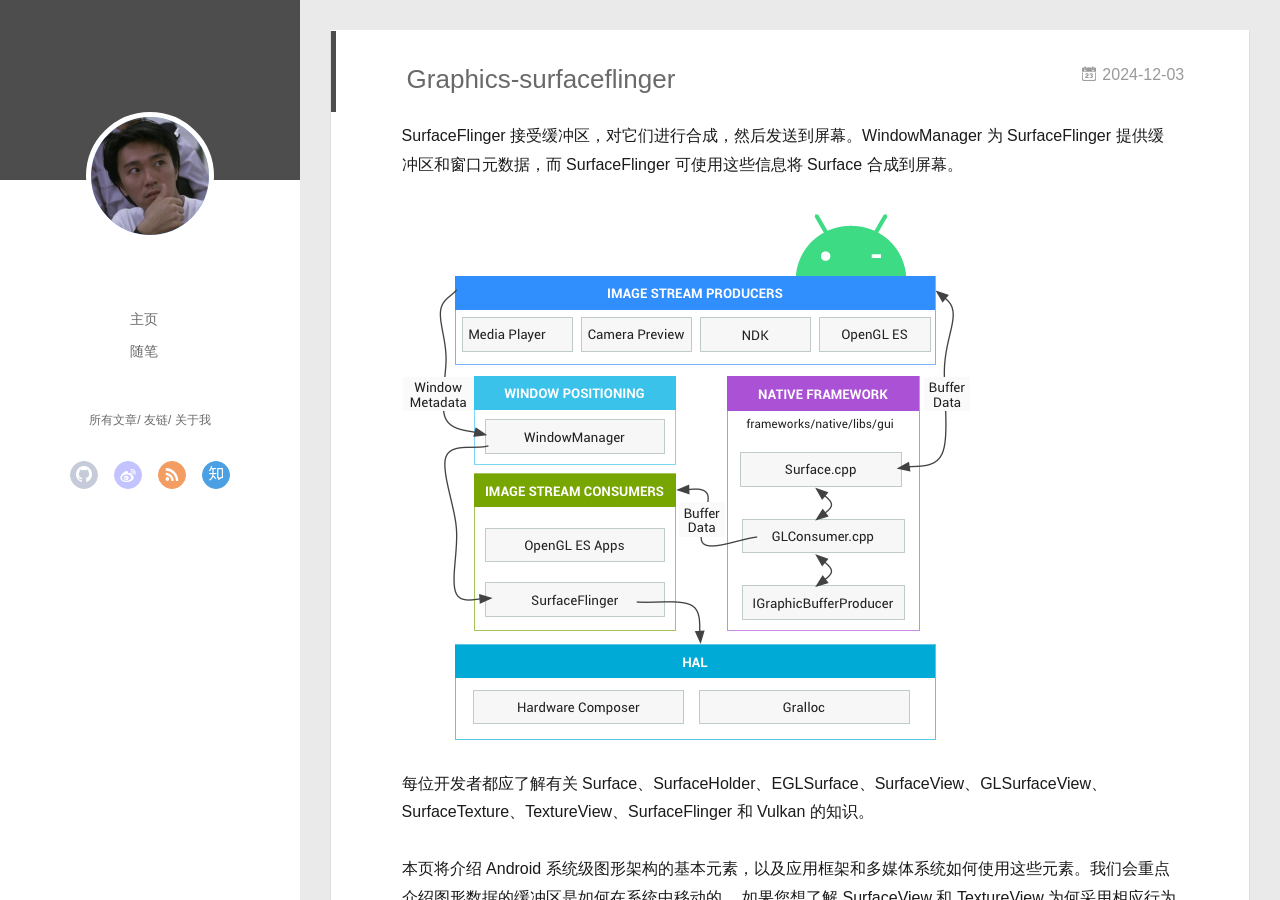
==== commit de9e0544: "Site updated: 2024-12-03 23:23:22" ====
--- a/index.html
+++ b/index.html
@@ -152,6 +152,97 @@
           <div id="js-content" class="content-ll">
             
   
+    <article id="post-Graphics-surfaceflinger" class="article article-type-post  article-index" itemscope itemprop="blogPost">
+  <div class="article-inner">
+    
+      <header class="article-header">
+        
+  
+    <h1 itemprop="name">
+      <a class="article-title" href="/2024/12/03/Graphics-surfaceflinger/">Graphics-surfaceflinger</a>
+    </h1>
+  
+
+        
+        <a href="/2024/12/03/Graphics-surfaceflinger/" class="archive-article-date">
+  	<time datetime="2024-12-03T15:10:05.000Z" itemprop="datePublished"><i class="icon-calendar icon"></i>2024-12-03</time>
+</a>
+        
+      </header>
+    
+    <div class="article-entry" itemprop="articleBody">
+      
+        <p>SurfaceFlinger 接受缓冲区，对它们进行合成，然后发送到屏幕。WindowManager 为 SurfaceFlinger 提供缓冲区和窗口元数据，而 SurfaceFlinger 可使用这些信息将 Surface 合成到屏幕。</p>
+<p><img src="/2024/12/03/Graphics-surfaceflinger/ape-fwk-graphics.png" alt="图像渲染组件"></p>
+<p>每位开发者都应了解有关 Surface、SurfaceHolder、EGLSurface、SurfaceView、GLSurfaceView、SurfaceTexture、TextureView、SurfaceFlinger 和 Vulkan 的知识。</p>
+<p>本页将介绍 Android 系统级图形架构的基本元素，以及应用框架和多媒体系统如何使用这些元素。我们会重点介绍图形数据的缓冲区是如何在系统中移动的。 如果您想了解 SurfaceView 和 TextureView 为何采用相应行为方式，或者 Surface 和 EGLSurface 的交互方式，这里可以为您提供正确解答。</p>
+<p>理解这些内容的前提是您对 Android 设备和应用开发有一定了解。您不需要掌握有关应用框架的详细知识，本文也很少提及 API 调用，但本材料与其他公开文档互不重叠。本文旨在详细介绍渲染帧以进行输出涉及的重要事件，从而帮助您在设计应用时做出明智的选择。为此，我们将从基本原理出发，介绍 UI 类的工作方式，而不是其使用方法。</p>
+<p>本部分包括多个页面，从背景材料到 HAL 细节再到用例，进行了全面介绍。首先是对 Android 图形缓冲区进行了解释，并说明了合成和显示机制，然后继续介绍为合成器提供数据的更高级别的机制。我们建议您按照下列顺序阅读相关页面，而不要直接跳到感兴趣的主题。</p>
+<h2 id="低级别组件"><a href="#低级别组件" class="headerlink" title="低级别组件"></a>低级别组件</h2><ul>
+<li><a target="_blank" rel="noopener" href="https://source.android.google.cn/docs/core/graphics/arch-bq-gralloc?hl=zh-cn">BufferQueue 和 gralloc</a>。BufferQueue 将可生成图形数据缓冲区的组件（生产者）连接到接受数据以便进行显示或进一步处理的组件（消费者）。通过供应商专用 HAL 接口实现的 gralloc 内存分配器将用于执行缓冲区分配任务。<em>gralloc</em></li>
+<li><a target="_blank" rel="noopener" href="https://source.android.google.cn/docs/core/graphics/arch-sf-hwc?hl=zh-cn">SurfaceFlinger、Hardware Composer 和虚拟显示屏</a>。SurfaceFlinger 接受来自多个源的数据缓冲区，然后将它们进行合成并发送到显示屏。Hardware Composer HAL (HWC) 确定使用可用硬件合成缓冲区的最有效的方法，虚拟显示屏使合成输出可在系统内使用（录制屏幕或通过网络发送屏幕）。</li>
+<li><a target="_blank" rel="noopener" href="https://source.android.google.cn/docs/core/graphics/arch-sh?hl=zh-cn">Surface、Canvas 和 SurfaceHolder</a>。Surface 可生成一个通常由 SurfaceFlinger 使用的缓冲区队列。当渲染到 Surface 上时，结果最终将出现在传送给消费者的缓冲区中。Canvas API 提供一种软件实现方法（支持硬件加速），用于直接在 Surface 上绘图（OpenGL ES 的低级别替代方案）。与视图有关的任何内容均涉及到 SurfaceHolder，其 API 可用于获取和设置 Surface 参数（如大小和格式）。</li>
+<li><a target="_blank" rel="noopener" href="https://source.android.google.cn/docs/core/graphics/arch-egl-opengl?hl=zh-cn">EGLSurface 和 OpenGL ES</a>。<a target="_blank" rel="noopener" href="https://www.khronos.org/opengles/">OpenGL ES (GLES)</a> 定义了旨在与 <a target="_blank" rel="noopener" href="https://www.khronos.org/egl">EGL</a> 结合使用的图形渲染 API。EGI 是一个通过操作系统创建和访问窗口的库（要绘制纹理多边形，请使用 GLES 调用；要将渲染应用到屏幕上，请使用 EGL 调用）。此页还介绍了 ANativeWindow，它是 Java Surface 类的 C&#x2F;C++ 等价类，用于通过原生代码创建 EGL 窗口表面。</li>
+<li><a target="_blank" rel="noopener" href="https://source.android.google.cn/docs/core/graphics/arch-vulkan?hl=zh-cn">Vulkan</a>。Vulkan 是一种用于高性能 3D 图形的低开销、跨平台 API。与 OpenGL ES 一样，Vulkan 提供用于在应用中创建高质量实时图形的工具。Vulkan 的优势包括降低 CPU 开销以及支持 <a target="_blank" rel="noopener" href="https://www.khronos.org/spir">SPIR-V 二进制中间</a>语言。</li>
+</ul>
+<h2 id="高级别组件"><a href="#高级别组件" class="headerlink" title="高级别组件"></a>高级别组件</h2><ul>
+<li><a target="_blank" rel="noopener" href="https://source.android.google.cn/docs/core/graphics/arch-sv-glsv?hl=zh-cn">SurfaceView 和 GLSurfaceView</a>。SurfaceView 结合了 Surface 和 View。SurfaceView 的 View 组件由 SurfaceFlinger（而不是应用）合成，从而可以通过单独的线程&#x2F;进程渲染，并与应用界面渲染隔离。GLSurfaceView 提供了用于管理 EGL 上下文、线程间通信以及与 activity 生命周期的交互的帮助程序类（但不是必须使用 GLES）。</li>
+<li><a target="_blank" rel="noopener" href="https://source.android.google.cn/docs/core/graphics/arch-st?hl=zh-cn">SurfaceTexture</a>。 SurfaceTexture 将 Surface 和 GLES 纹理相结合来创建 BufferQueue，而您的应用是 BufferQueue 的消费者。当生产者将新的缓冲区排入队列时，它会通知您的应用。您的应用会依次释放先前占用的缓冲区，从队列中获取新缓冲区并执行 EGL 调用，从而使 GLES 可将此缓冲区作为外部纹理使用。Android 7.0 添加了对安全纹理视频播放的支持，以便对受保护的视频内容进行 GPU 后处理。</li>
+<li><a target="_blank" rel="noopener" href="https://source.android.google.cn/docs/core/graphics/arch-tv?hl=zh-cn">TextureView</a>。 TextureView 结合了 View 和 SurfaceTexture。TextureView 对 SurfaceTexture 进行包装，并负责响应回调以及获取新的缓冲区。在绘图时，TextureView 使用最近收到的缓冲区的内容作为其数据源，根据 View 状态指示，在它应该渲染的任何位置和以它应该采用的任何渲染方式进行渲染。View 合成始终通过 GLES 来执行，这意味着内容更新可能会导致其他 View 元素重绘。</li>
+</ul>
+
+      
+
+      
+    </div>
+    <div class="article-info article-info-index">
+      
+      
+	<div class="article-tag tagcloud">
+		<i class="icon-price-tags icon"></i>
+		<ul class="article-tag-list">
+			 
+        		<li class="article-tag-list-item">
+        			<a href="javascript:void(0)" class="js-tag article-tag-list-link color4">Graphics</a>
+        		</li>
+      		
+		</ul>
+	</div>
+
+      
+
+      
+        <p class="article-more-link">
+          <a class="article-more-a" href="/2024/12/03/Graphics-surfaceflinger/">展开全文 >></a>
+        </p>
+      
+
+      
+      <div class="clearfix"></div>
+    </div>
+  </div>
+</article>
+
+<aside class="wrap-side-operation">
+    <div class="mod-side-operation">
+        
+        <div class="jump-container" id="js-jump-container" style="display:none;">
+            <a href="javascript:void(0)" class="mod-side-operation__jump-to-top">
+                <i class="icon-font icon-back"></i>
+            </a>
+            <div id="js-jump-plan-container" class="jump-plan-container" style="top: -11px;">
+                <i class="icon-font icon-plane jump-plane"></i>
+            </div>
+        </div>
+        
+        
+    </div>
+</aside>
+
+
+
+
+  
     <article id="post-hello-world" class="article article-type-post  article-index" itemscope itemprop="blogPost">
   <div class="article-inner">
     
@@ -187,6 +278,8 @@
 <p>More info: <a target="_blank" rel="noopener" href="https://hexo.io/docs/one-command-deployment.html">Deployment</a></p>
 <p>显示效果：</p>
 <p><img src="/2024/12/03/hello-world/image-20241203223947413.png" alt="image-20241203223947413"></p>
+<p>关于插入图片的说明：</p>
+<p><img src="/2024/12/03/hello-world/image-20241203225645541.png" alt="image-20241203225645541"></p>
 
       
 
@@ -321,6 +414,10 @@
             <input type="checkbox" q-on="click:toggleTag(e)" q-attr="checked:showTags">
           </label>
           <ul class="article-tag-list" q-show="showTags">
+             
+              <li class="article-tag-list-item">
+                <a href="javascript:void(0)" class="js-tag color4">Graphics</a>
+              </li>
             
             <div class="clearfix"></div>
           </ul>
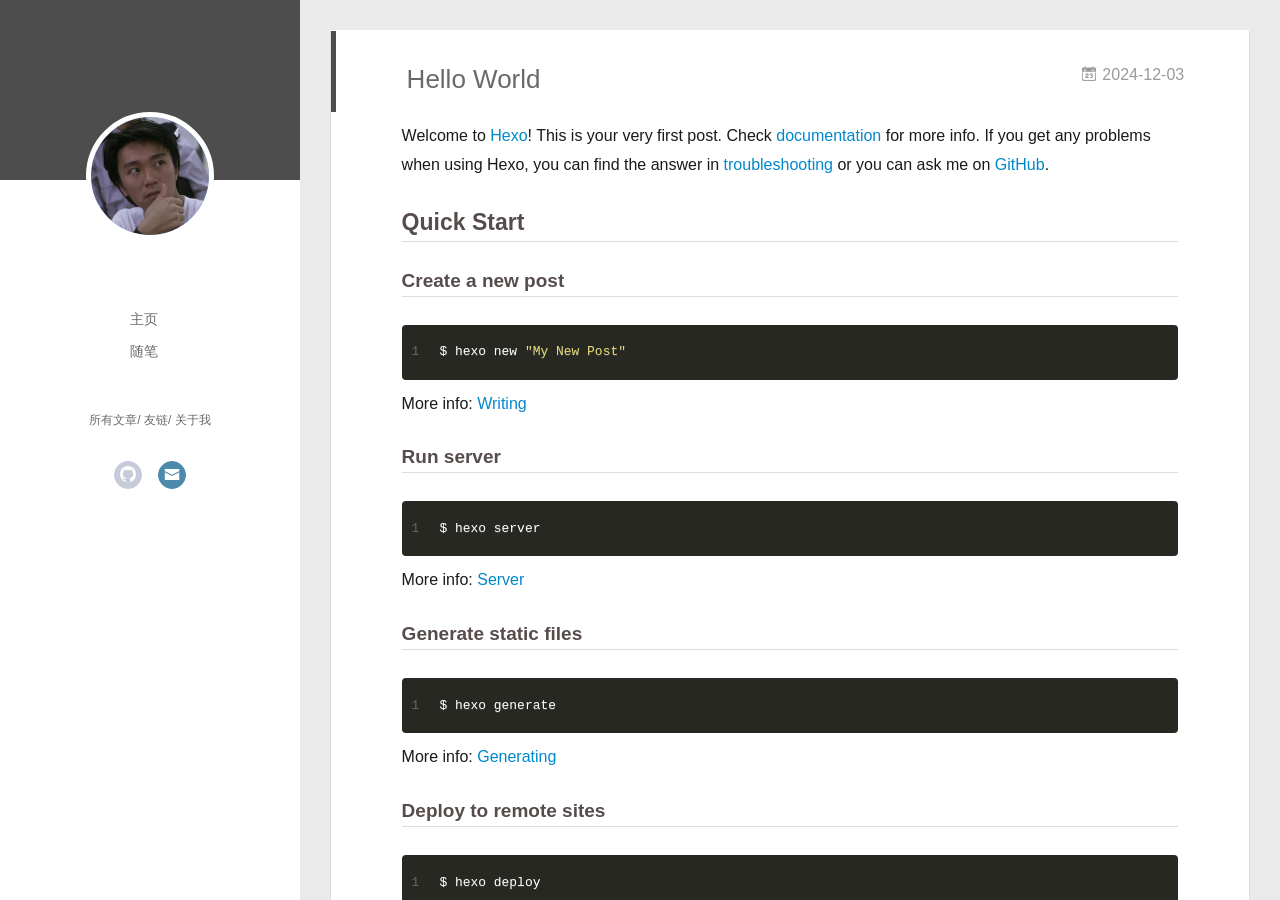
==== commit 1cfc0998: "Site updated: 2024-12-05 19:37:59" ====
--- a/index.html
+++ b/index.html
@@ -6,20 +6,22 @@
   <meta name="renderer" content="webkit">
   <meta http-equiv="X-UA-Compatible" content="IE=edge" >
   <link rel="dns-prefetch" href="http://example.com">
-  <title>Hexo</title>
+  <title>qwerhyc的笔记</title>
   <meta name="viewport" content="width=device-width, initial-scale=1, maximum-scale=1">
-  <meta property="og:type" content="website">
-<meta property="og:title" content="Hexo">
+  <meta name="description" content="奥里给！！">
+<meta property="og:type" content="website">
+<meta property="og:title" content="qwerhyc的笔记">
 <meta property="og:url" content="http://example.com/index.html">
-<meta property="og:site_name" content="Hexo">
+<meta property="og:site_name" content="qwerhyc的笔记">
+<meta property="og:description" content="奥里给！！">
 <meta property="og:locale" content="en_US">
-<meta property="article:author" content="John Doe">
+<meta property="article:author" content="qwerhyc">
 <meta name="twitter:card" content="summary">
   
-    <link rel="alternative" href="/atom.xml" title="Hexo" type="application/atom+xml">
-  
-  
-    <link rel="icon" href="/favicon.png">
+    <link rel="alternative" href="/atom.xml" title="qwerhyc的笔记" type="application/atom+xml">
+  
+  
+    <link rel="icon" href="/assets/favicon.jpg">
   
   <link rel="stylesheet" type="text/css" href="/./main.0cf68a.css">
   <style type="text/css">
@@ -43,7 +45,7 @@
 <div class="intrude-less">
 	<header id="header" class="inner">
 		<a href="/" class="profilepic">
-			<img src="/img/zhou.jpg" class="js-avatar">
+			<img src="/assets/zhou.jpg" class="js-avatar">
 		</a>
 		<hgroup>
 		  <h1 class="header-author"><a href="/"></a></h1>
@@ -55,7 +57,7 @@
 			
 				<li><a href="/">主页</a></li>
 	        
-				<li><a href="/tags/%E9%9A%8F%E7%AC%94/">随笔</a></li>
+				<li><a href="/">随笔</a></li>
 	        
 			</ul>
 		</nav>
@@ -77,13 +79,9 @@
 		<nav class="header-nav">
 			<div class="social">
 				
-					<a class="github" target="_blank" href="#" title="github"><i class="icon-github"></i></a>
+					<a class="github" target="_blank" href="https://github.com/qwerhyc" title="github"><i class="icon-github"></i></a>
 		        
-					<a class="weibo" target="_blank" href="#" title="weibo"><i class="icon-weibo"></i></a>
-		        
-					<a class="rss" target="_blank" href="#" title="rss"><i class="icon-rss"></i></a>
-		        
-					<a class="zhihu" target="_blank" href="#" title="zhihu"><i class="icon-zhihu"></i></a>
+					<a class="mail" target="_blank" href="https://mail.163.com/" title="mail"><i class="icon-mail"></i></a>
 		        
 			</div>
 		</nav>
@@ -101,7 +99,7 @@
 	<div class="intrude-less">
 		<header id="header" class="inner">
 			<div class="profilepic">
-				<img src="/img/zhou.jpg" class="js-avatar">
+				<img src="/assets/zhou.jpg" class="js-avatar">
 			</div>
 			<hgroup>
 			  <h1 class="header-author js-header-author"></h1>
@@ -118,13 +116,9 @@
 			<nav class="header-nav">
 				<div class="social">
 					
-						<a class="github" target="_blank" href="#" title="github"><i class="icon-github"></i></a>
+						<a class="github" target="_blank" href="https://github.com/qwerhyc" title="github"><i class="icon-github"></i></a>
 			        
-						<a class="weibo" target="_blank" href="#" title="weibo"><i class="icon-weibo"></i></a>
-			        
-						<a class="rss" target="_blank" href="#" title="rss"><i class="icon-rss"></i></a>
-			        
-						<a class="zhihu" target="_blank" href="#" title="zhihu"><i class="icon-zhihu"></i></a>
+						<a class="mail" target="_blank" href="https://mail.163.com/" title="mail"><i class="icon-mail"></i></a>
 			        
 				</div>
 			</nav>
@@ -135,7 +129,7 @@
 				
 					<li style="width: 50%"><a href="/">主页</a></li>
 		        
-					<li style="width: 50%"><a href="/tags/%E9%9A%8F%E7%AC%94/">随笔</a></li>
+					<li style="width: 50%"><a href="/">随笔</a></li>
 		        
 				</ul>
 			</nav>
@@ -152,6 +146,85 @@
           <div id="js-content" class="content-ll">
             
   
+    <article id="post-hello-world" class="article article-type-post  article-index" itemscope itemprop="blogPost">
+  <div class="article-inner">
+    
+      <header class="article-header">
+        
+  
+    <h1 itemprop="name">
+      <a class="article-title" href="/2024/12/03/hello-world/">Hello World</a>
+    </h1>
+  
+
+        
+        <a href="/2024/12/03/hello-world/" class="archive-article-date">
+  	<time datetime="2024-12-03T14:15:52.408Z" itemprop="datePublished"><i class="icon-calendar icon"></i>2024-12-03</time>
+</a>
+        
+      </header>
+    
+    <div class="article-entry" itemprop="articleBody">
+      
+        <p>Welcome to <a target="_blank" rel="noopener" href="https://hexo.io/">Hexo</a>! This is your very first post. Check <a target="_blank" rel="noopener" href="https://hexo.io/docs/">documentation</a> for more info. If you get any problems when using Hexo, you can find the answer in <a target="_blank" rel="noopener" href="https://hexo.io/docs/troubleshooting.html">troubleshooting</a> or you can ask me on <a target="_blank" rel="noopener" href="https://github.com/hexojs/hexo/issues">GitHub</a>.</p>
+<h2 id="Quick-Start"><a href="#Quick-Start" class="headerlink" title="Quick Start"></a>Quick Start</h2><h3 id="Create-a-new-post"><a href="#Create-a-new-post" class="headerlink" title="Create a new post"></a>Create a new post</h3><figure class="highlight bash"><table><tr><td class="gutter"><pre><span class="line">1</span><br></pre></td><td class="code"><pre><span class="line">$ hexo new <span class="string">&quot;My New Post&quot;</span></span><br></pre></td></tr></table></figure>
+
+<p>More info: <a target="_blank" rel="noopener" href="https://hexo.io/docs/writing.html">Writing</a></p>
+<h3 id="Run-server"><a href="#Run-server" class="headerlink" title="Run server"></a>Run server</h3><figure class="highlight bash"><table><tr><td class="gutter"><pre><span class="line">1</span><br></pre></td><td class="code"><pre><span class="line">$ hexo server</span><br></pre></td></tr></table></figure>
+
+<p>More info: <a target="_blank" rel="noopener" href="https://hexo.io/docs/server.html">Server</a></p>
+<h3 id="Generate-static-files"><a href="#Generate-static-files" class="headerlink" title="Generate static files"></a>Generate static files</h3><figure class="highlight bash"><table><tr><td class="gutter"><pre><span class="line">1</span><br></pre></td><td class="code"><pre><span class="line">$ hexo generate</span><br></pre></td></tr></table></figure>
+
+<p>More info: <a target="_blank" rel="noopener" href="https://hexo.io/docs/generating.html">Generating</a></p>
+<h3 id="Deploy-to-remote-sites"><a href="#Deploy-to-remote-sites" class="headerlink" title="Deploy to remote sites"></a>Deploy to remote sites</h3><figure class="highlight bash"><table><tr><td class="gutter"><pre><span class="line">1</span><br></pre></td><td class="code"><pre><span class="line">$ hexo deploy</span><br></pre></td></tr></table></figure>
+
+<p>More info: <a target="_blank" rel="noopener" href="https://hexo.io/docs/one-command-deployment.html">Deployment</a></p>
+<p>显示效果：</p>
+<p><img src="/2024/12/03/hello-world/image-20241203223947413.png" alt="image-20241203223947413"></p>
+<p>关于插入图片的说明：</p>
+<p><img src="/2024/12/03/hello-world/image-20241203225645541.png" alt="image-20241203225645541"></p>
+
+      
+
+      
+    </div>
+    <div class="article-info article-info-index">
+      
+      
+      
+
+      
+        <p class="article-more-link">
+          <a class="article-more-a" href="/2024/12/03/hello-world/">展开全文 >></a>
+        </p>
+      
+
+      
+      <div class="clearfix"></div>
+    </div>
+  </div>
+</article>
+
+<aside class="wrap-side-operation">
+    <div class="mod-side-operation">
+        
+        <div class="jump-container" id="js-jump-container" style="display:none;">
+            <a href="javascript:void(0)" class="mod-side-operation__jump-to-top">
+                <i class="icon-font icon-back"></i>
+            </a>
+            <div id="js-jump-plan-container" class="jump-plan-container" style="top: -11px;">
+                <i class="icon-font icon-plane jump-plane"></i>
+            </div>
+        </div>
+        
+        
+    </div>
+</aside>
+
+
+
+
+  
     <article id="post-Graphics-surfaceflinger" class="article article-type-post  article-index" itemscope itemprop="blogPost">
   <div class="article-inner">
     
@@ -159,13 +232,13 @@
         
   
     <h1 itemprop="name">
-      <a class="article-title" href="/2024/12/03/Graphics-surfaceflinger/">Graphics-surfaceflinger</a>
+      <a class="article-title" href="/2024/12/02/Graphics-surfaceflinger/">Graphics-surfaceflinger</a>
     </h1>
   
 
         
-        <a href="/2024/12/03/Graphics-surfaceflinger/" class="archive-article-date">
-  	<time datetime="2024-12-03T15:10:05.000Z" itemprop="datePublished"><i class="icon-calendar icon"></i>2024-12-03</time>
+        <a href="/2024/12/02/Graphics-surfaceflinger/" class="archive-article-date">
+  	<time datetime="2024-12-02T15:10:05.000Z" itemprop="datePublished"><i class="icon-calendar icon"></i>2024-12-02</time>
 </a>
         
       </header>
@@ -173,7 +246,7 @@
     <div class="article-entry" itemprop="articleBody">
       
         <p>SurfaceFlinger 接受缓冲区，对它们进行合成，然后发送到屏幕。WindowManager 为 SurfaceFlinger 提供缓冲区和窗口元数据，而 SurfaceFlinger 可使用这些信息将 Surface 合成到屏幕。</p>
-<p><img src="/2024/12/03/Graphics-surfaceflinger/ape-fwk-graphics.png" alt="图像渲染组件"></p>
+<p><img src="/2024/12/02/Graphics-surfaceflinger/ape-fwk-graphics.png" alt="图像渲染组件"></p>
 <p>每位开发者都应了解有关 Surface、SurfaceHolder、EGLSurface、SurfaceView、GLSurfaceView、SurfaceTexture、TextureView、SurfaceFlinger 和 Vulkan 的知识。</p>
 <p>本页将介绍 Android 系统级图形架构的基本元素，以及应用框架和多媒体系统如何使用这些元素。我们会重点介绍图形数据的缓冲区是如何在系统中移动的。 如果您想了解 SurfaceView 和 TextureView 为何采用相应行为方式，或者 Surface 和 EGLSurface 的交互方式，这里可以为您提供正确解答。</p>
 <p>理解这些内容的前提是您对 Android 设备和应用开发有一定了解。您不需要掌握有关应用框架的详细知识，本文也很少提及 API 调用，但本材料与其他公开文档互不重叠。本文旨在详细介绍渲染帧以进行输出涉及的重要事件，从而帮助您在设计应用时做出明智的选择。为此，我们将从基本原理出发，介绍 UI 类的工作方式，而不是其使用方法。</p>
@@ -213,7 +286,7 @@
 
       
         <p class="article-more-link">
-          <a class="article-more-a" href="/2024/12/03/Graphics-surfaceflinger/">展开全文 >></a>
+          <a class="article-more-a" href="/2024/12/02/Graphics-surfaceflinger/">展开全文 >></a>
         </p>
       
 
@@ -243,85 +316,6 @@
 
 
   
-    <article id="post-hello-world" class="article article-type-post  article-index" itemscope itemprop="blogPost">
-  <div class="article-inner">
-    
-      <header class="article-header">
-        
-  
-    <h1 itemprop="name">
-      <a class="article-title" href="/2024/12/03/hello-world/">Hello World</a>
-    </h1>
-  
-
-        
-        <a href="/2024/12/03/hello-world/" class="archive-article-date">
-  	<time datetime="2024-12-03T14:15:52.408Z" itemprop="datePublished"><i class="icon-calendar icon"></i>2024-12-03</time>
-</a>
-        
-      </header>
-    
-    <div class="article-entry" itemprop="articleBody">
-      
-        <p>Welcome to <a target="_blank" rel="noopener" href="https://hexo.io/">Hexo</a>! This is your very first post. Check <a target="_blank" rel="noopener" href="https://hexo.io/docs/">documentation</a> for more info. If you get any problems when using Hexo, you can find the answer in <a target="_blank" rel="noopener" href="https://hexo.io/docs/troubleshooting.html">troubleshooting</a> or you can ask me on <a target="_blank" rel="noopener" href="https://github.com/hexojs/hexo/issues">GitHub</a>.</p>
-<h2 id="Quick-Start"><a href="#Quick-Start" class="headerlink" title="Quick Start"></a>Quick Start</h2><h3 id="Create-a-new-post"><a href="#Create-a-new-post" class="headerlink" title="Create a new post"></a>Create a new post</h3><figure class="highlight bash"><table><tr><td class="gutter"><pre><span class="line">1</span><br></pre></td><td class="code"><pre><span class="line">$ hexo new <span class="string">&quot;My New Post&quot;</span></span><br></pre></td></tr></table></figure>
-
-<p>More info: <a target="_blank" rel="noopener" href="https://hexo.io/docs/writing.html">Writing</a></p>
-<h3 id="Run-server"><a href="#Run-server" class="headerlink" title="Run server"></a>Run server</h3><figure class="highlight bash"><table><tr><td class="gutter"><pre><span class="line">1</span><br></pre></td><td class="code"><pre><span class="line">$ hexo server</span><br></pre></td></tr></table></figure>
-
-<p>More info: <a target="_blank" rel="noopener" href="https://hexo.io/docs/server.html">Server</a></p>
-<h3 id="Generate-static-files"><a href="#Generate-static-files" class="headerlink" title="Generate static files"></a>Generate static files</h3><figure class="highlight bash"><table><tr><td class="gutter"><pre><span class="line">1</span><br></pre></td><td class="code"><pre><span class="line">$ hexo generate</span><br></pre></td></tr></table></figure>
-
-<p>More info: <a target="_blank" rel="noopener" href="https://hexo.io/docs/generating.html">Generating</a></p>
-<h3 id="Deploy-to-remote-sites"><a href="#Deploy-to-remote-sites" class="headerlink" title="Deploy to remote sites"></a>Deploy to remote sites</h3><figure class="highlight bash"><table><tr><td class="gutter"><pre><span class="line">1</span><br></pre></td><td class="code"><pre><span class="line">$ hexo deploy</span><br></pre></td></tr></table></figure>
-
-<p>More info: <a target="_blank" rel="noopener" href="https://hexo.io/docs/one-command-deployment.html">Deployment</a></p>
-<p>显示效果：</p>
-<p><img src="/2024/12/03/hello-world/image-20241203223947413.png" alt="image-20241203223947413"></p>
-<p>关于插入图片的说明：</p>
-<p><img src="/2024/12/03/hello-world/image-20241203225645541.png" alt="image-20241203225645541"></p>
-
-      
-
-      
-    </div>
-    <div class="article-info article-info-index">
-      
-      
-      
-
-      
-        <p class="article-more-link">
-          <a class="article-more-a" href="/2024/12/03/hello-world/">展开全文 >></a>
-        </p>
-      
-
-      
-      <div class="clearfix"></div>
-    </div>
-  </div>
-</article>
-
-<aside class="wrap-side-operation">
-    <div class="mod-side-operation">
-        
-        <div class="jump-container" id="js-jump-container" style="display:none;">
-            <a href="javascript:void(0)" class="mod-side-operation__jump-to-top">
-                <i class="icon-font icon-back"></i>
-            </a>
-            <div id="js-jump-plan-container" class="jump-plan-container" style="top: -11px;">
-                <i class="icon-font icon-plane jump-plane"></i>
-            </div>
-        </div>
-        
-        
-    </div>
-</aside>
-
-
-
-
-  
   
 
 
@@ -332,7 +326,7 @@
   <div class="outer">
     <div id="footer-info">
     	<div class="footer-left">
-    		&copy; 2024 John Doe
+    		&copy; 2024 qwerhyc
     	</div>
       	<div class="footer-right">
       		<a href="http://hexo.io/" target="_blank">Hexo</a>  Theme <a href="https://github.com/litten/hexo-theme-yilia" target="_blank">Yilia</a> by Litten
@@ -350,7 +344,7 @@
 		isTag: false,
 		isCategory: false,
 		open_in_new: false,
-		toc_hide_index: true,
+		toc_hide_index: false,
 		root: "/",
 		innerArchive: true,
 		showTags: false
@@ -468,27 +462,23 @@
         <ul class="search-ul">
           
             <li class="search-li">
-              <a href="http://localhost:4000/" target="_blank" class="search-title"><i class="icon-quo-left icon"></i>友情链接1</a>
+              <a href="https://cs.android.com/android/platform/superproject/main?hl=zh-cn" target="_blank" class="search-title"><i class="icon-quo-left icon"></i>aosp</a>
             </li>
           
             <li class="search-li">
-              <a href="http://localhost:4000/" target="_blank" class="search-title"><i class="icon-quo-left icon"></i>友情链接2</a>
+              <a href="http://ahaoframework.tech/" target="_blank" class="search-title"><i class="icon-quo-left icon"></i>ahaoframework</a>
             </li>
           
             <li class="search-li">
-              <a href="http://localhost:4000/" target="_blank" class="search-title"><i class="icon-quo-left icon"></i>友情链接3</a>
+              <a href="https://blog.csdn.net/hexiaolong2009/article/details/99225637?spm=1001.2014.3001.5506" target="_blank" class="search-title"><i class="icon-quo-left icon"></i>csdn</a>
             </li>
           
             <li class="search-li">
-              <a href="http://localhost:4000/" target="_blank" class="search-title"><i class="icon-quo-left icon"></i>友情链接4</a>
+              <a href="https://juejin.cn/post/6844904013914374152" target="_blank" class="search-title"><i class="icon-quo-left icon"></i>juejin</a>
             </li>
           
             <li class="search-li">
-              <a href="http://localhost:4000/" target="_blank" class="search-title"><i class="icon-quo-left icon"></i>友情链接5</a>
-            </li>
-          
-            <li class="search-li">
-              <a href="http://localhost:4000/" target="_blank" class="search-title"><i class="icon-quo-left icon"></i>友情链接6</a>
+              <a href="https://www.jianshu.com/p/f41f98a40455" target="_blank" class="search-title"><i class="icon-quo-left icon"></i>jianshu</a>
             </li>
           
         </ul>
@@ -499,7 +489,7 @@
     
     	<section class="tools-section tools-section-me" q-show="aboutme">
   	  	
-  	  		<div class="aboutme-wrap" id="js-aboutme">很惭愧&lt;br&gt;&lt;br&gt;只做了一点微小的工作&lt;br&gt;谢谢大家</div>
+  	  		<div class="aboutme-wrap" id="js-aboutme">每天进步一点点&lt;br&gt;&lt;br&gt;奥力给！！</div>
   	  	
     	</section>
     
